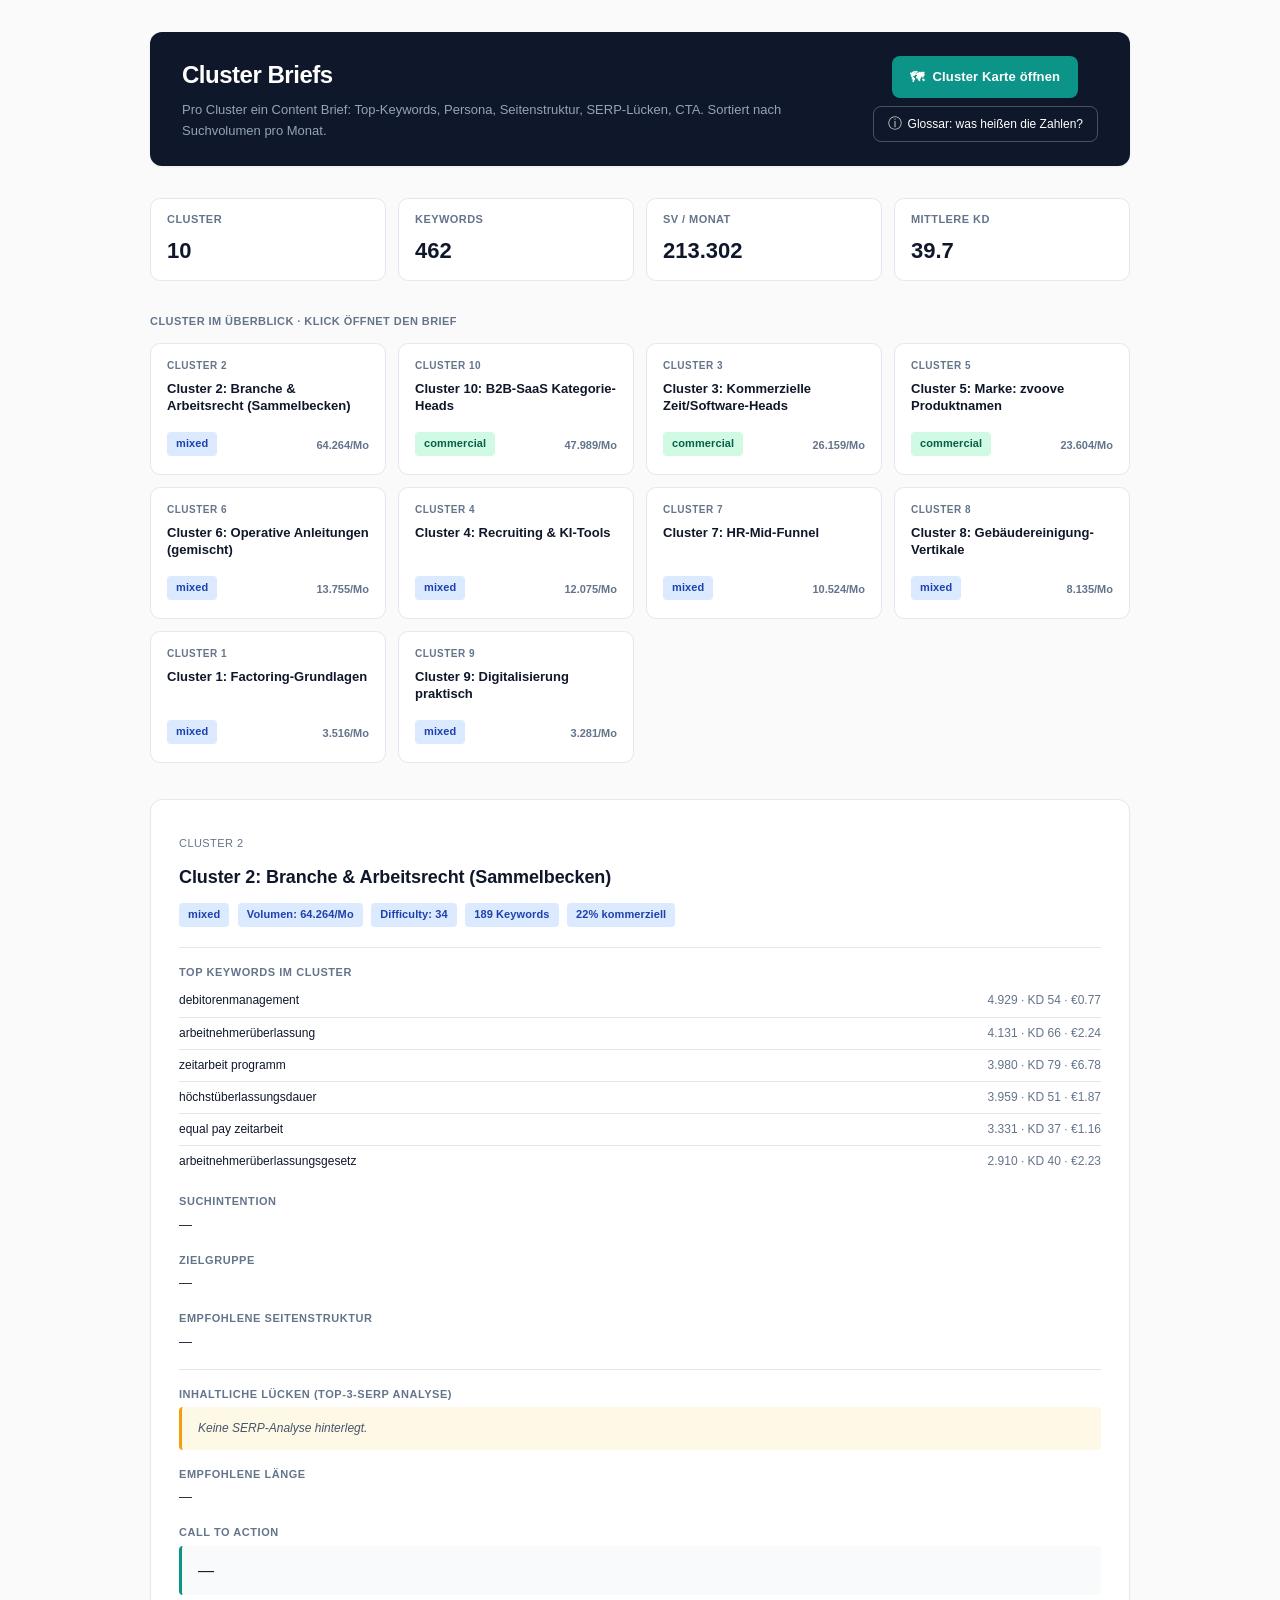
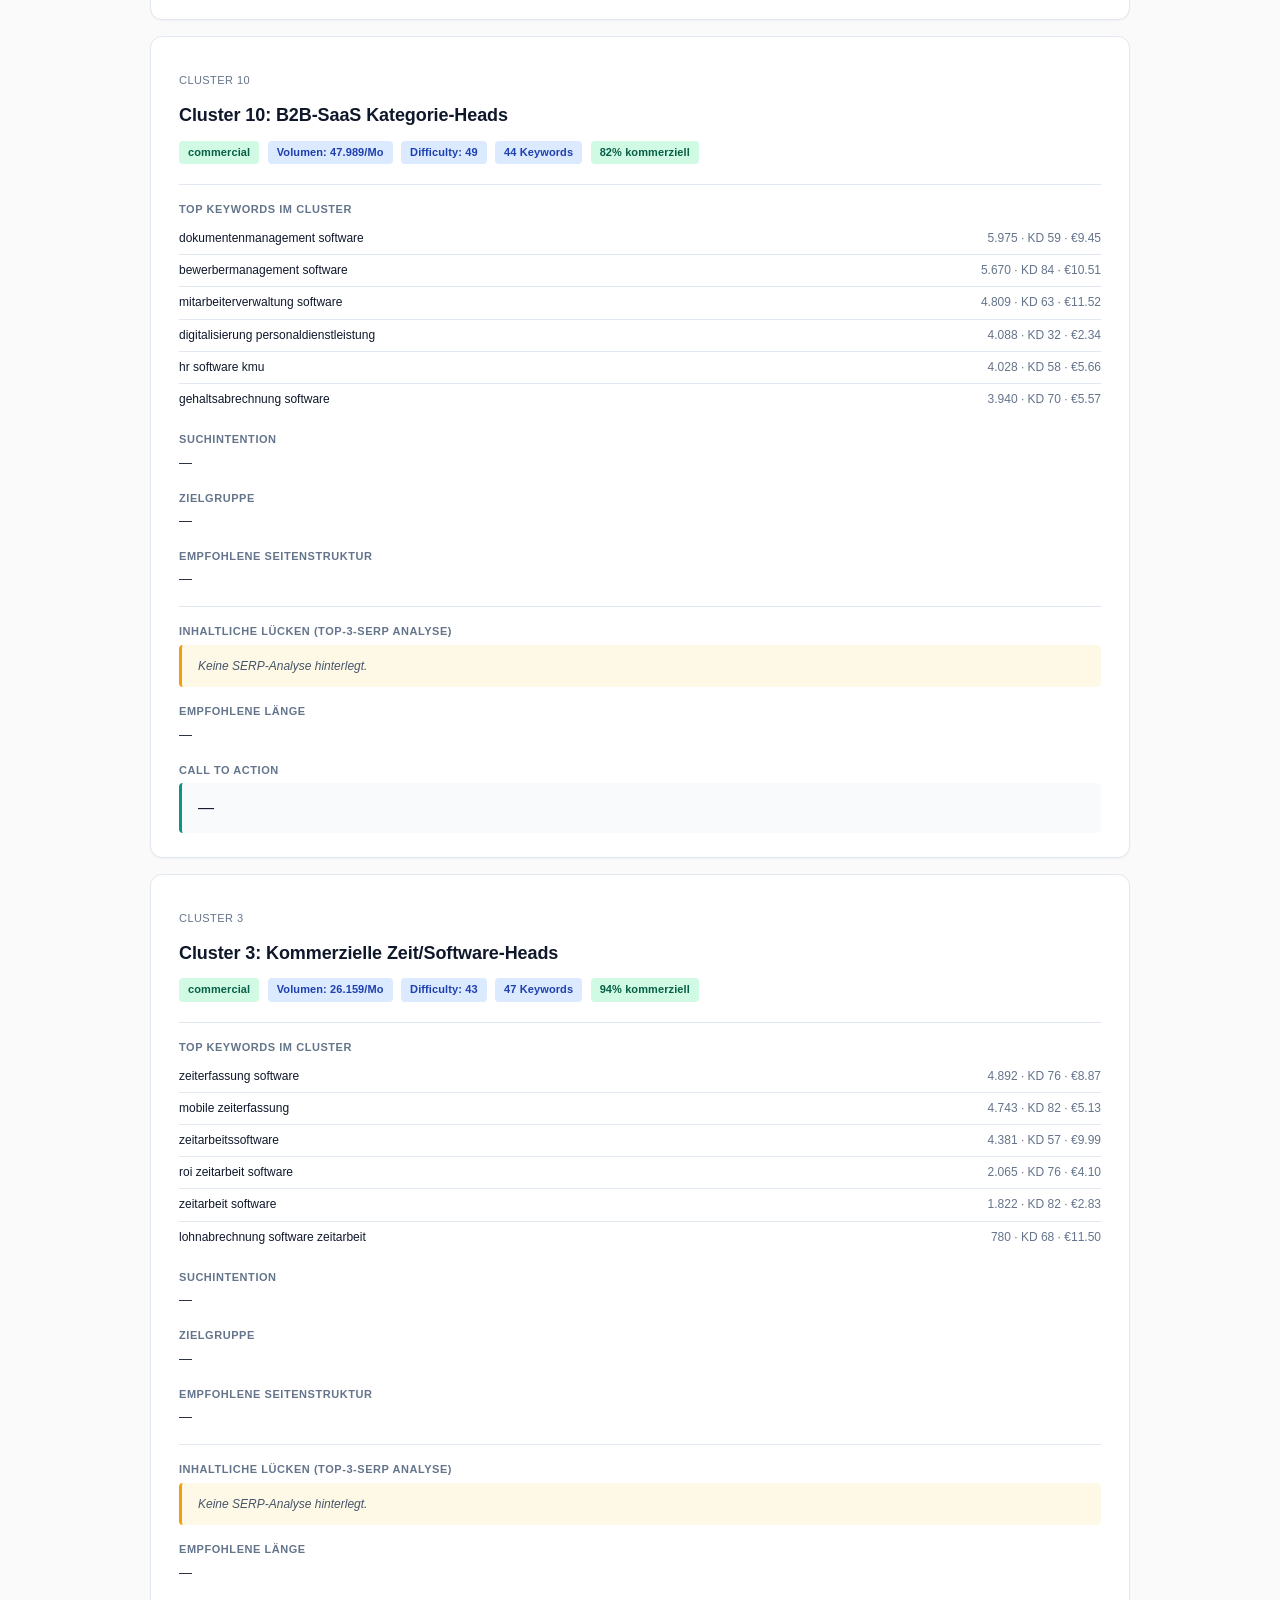
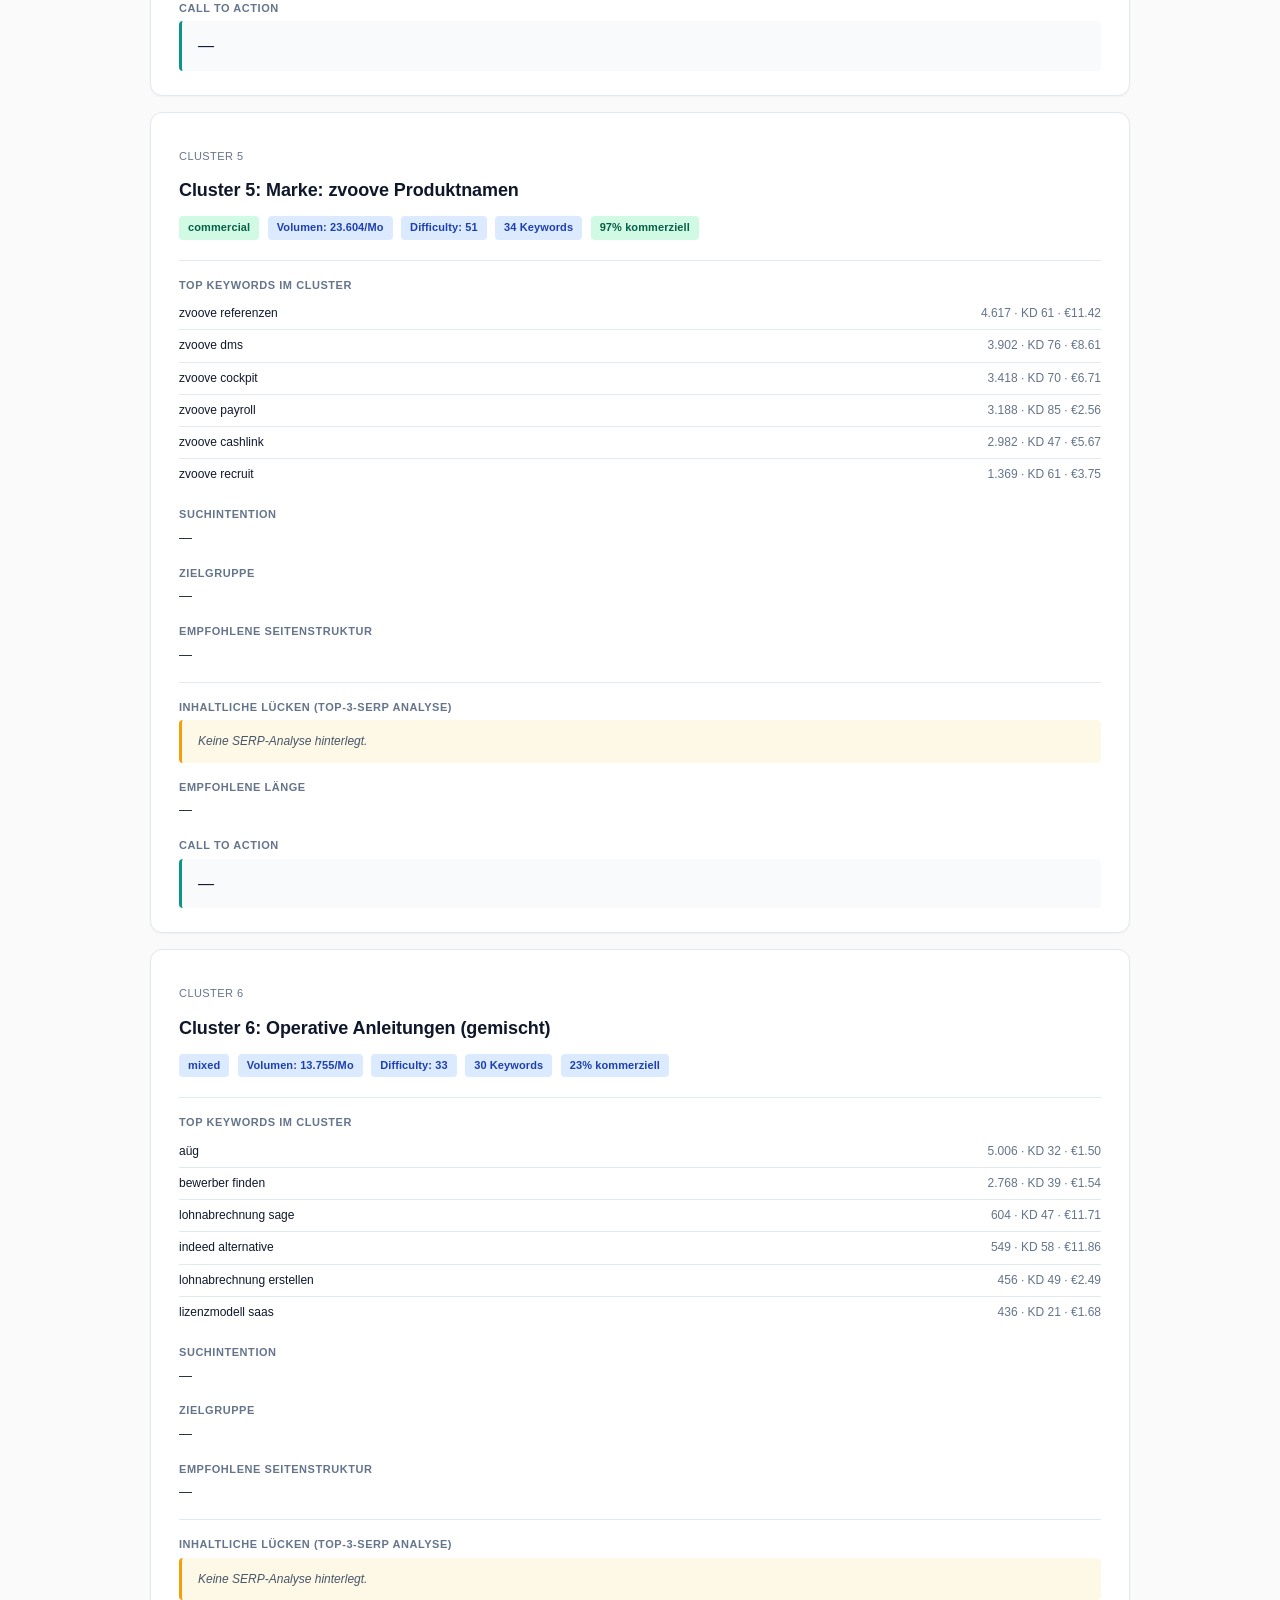
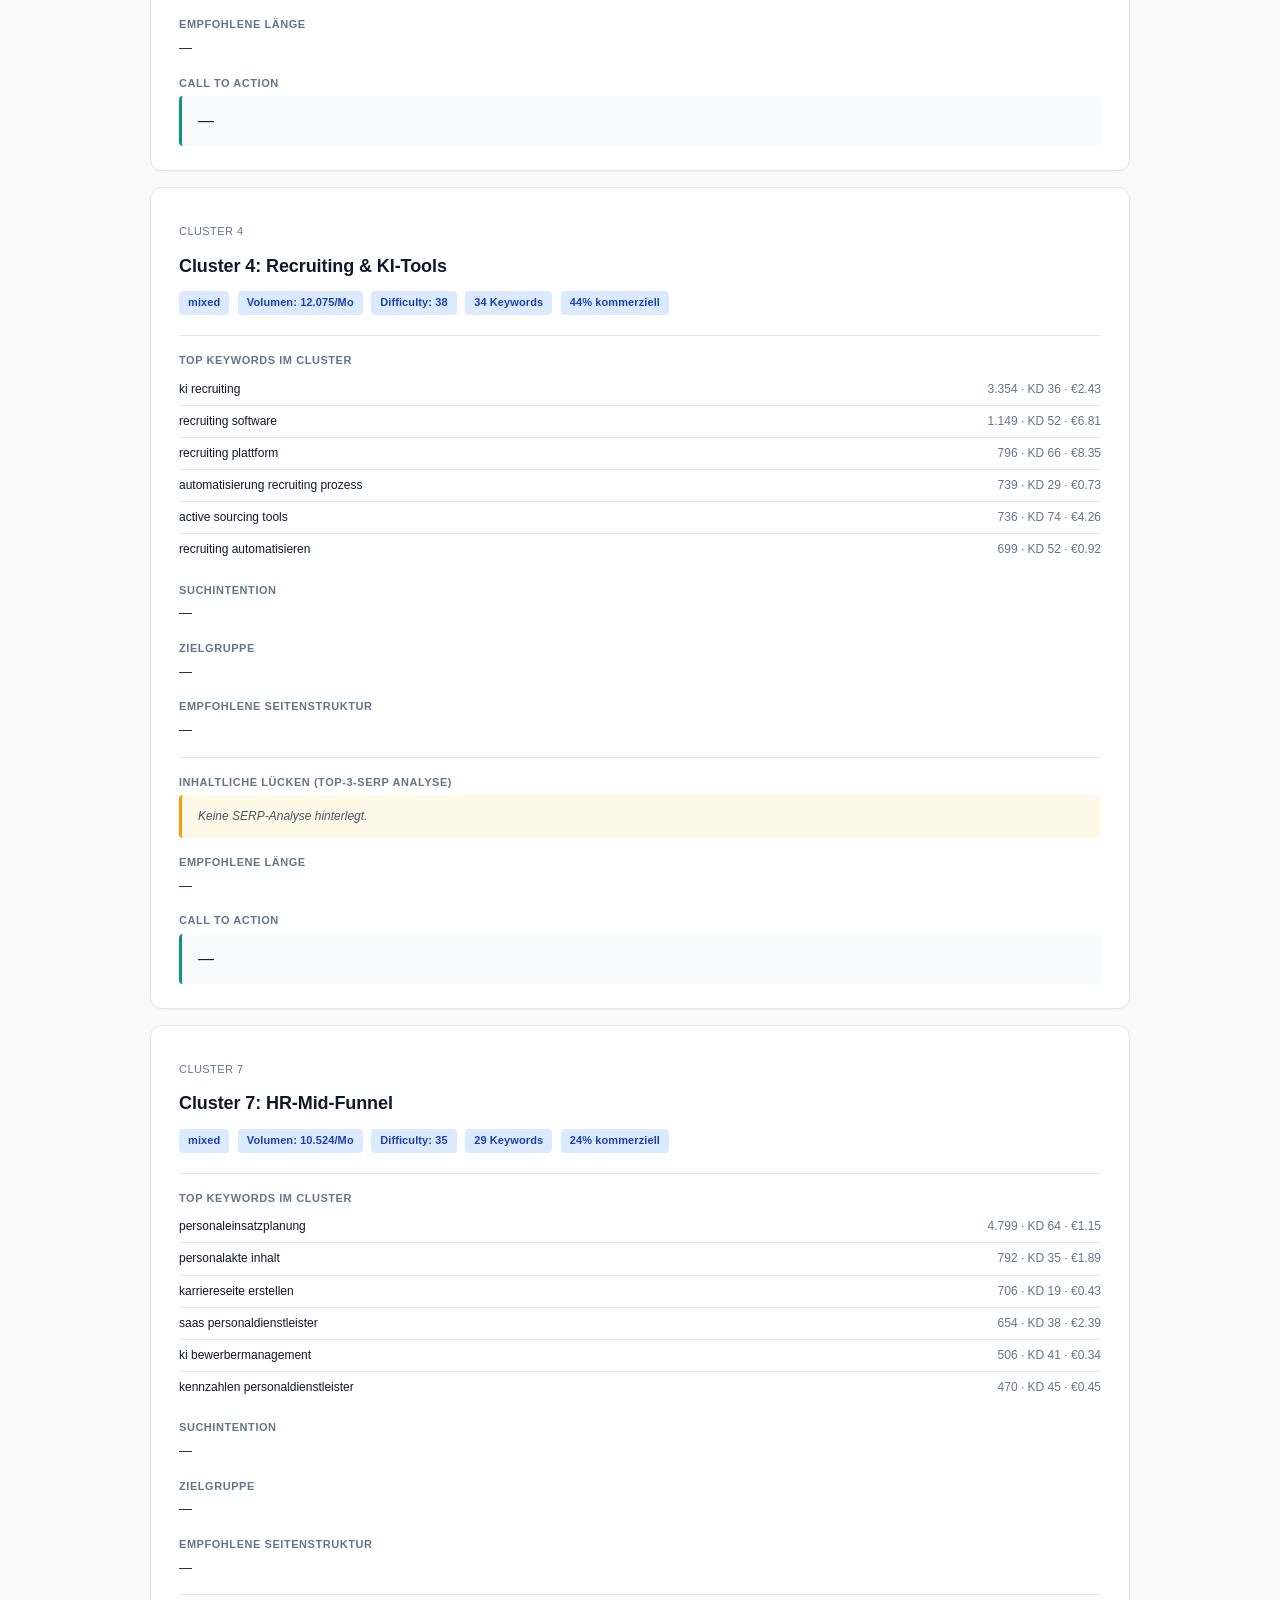
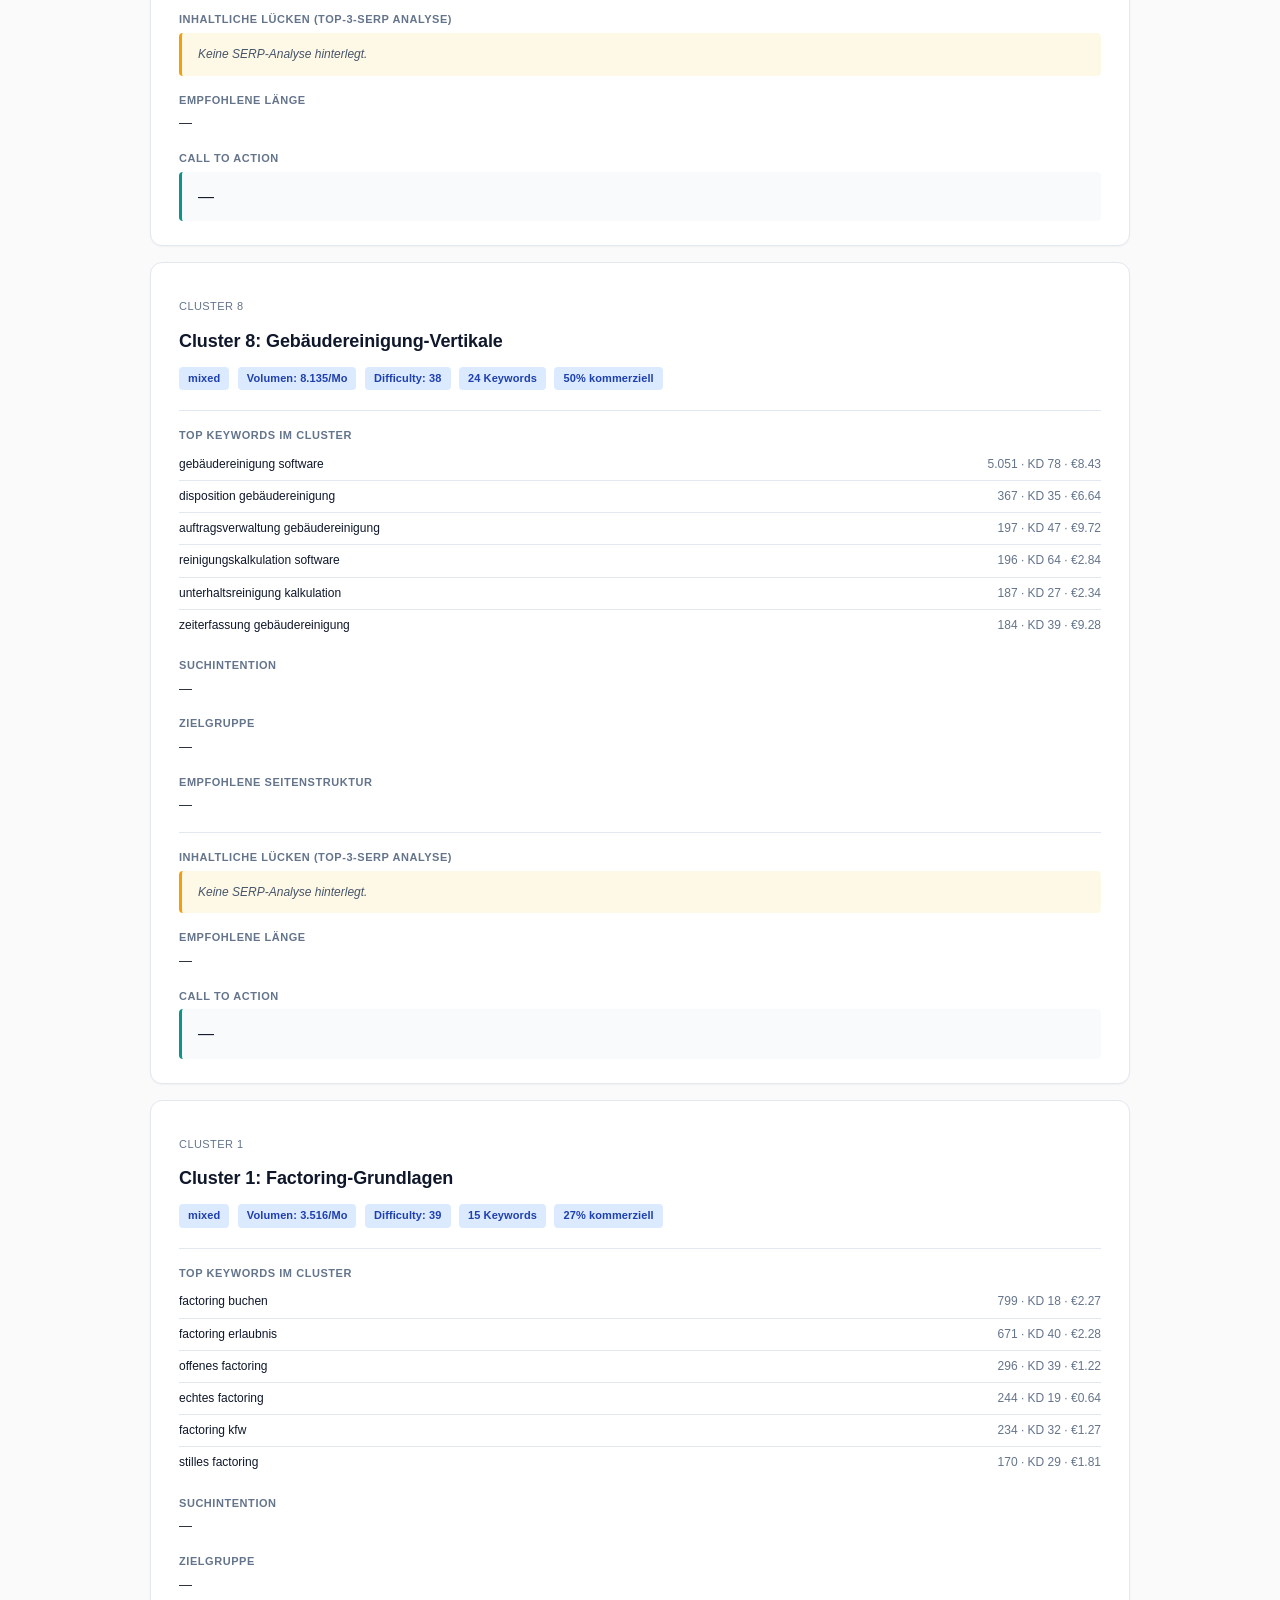
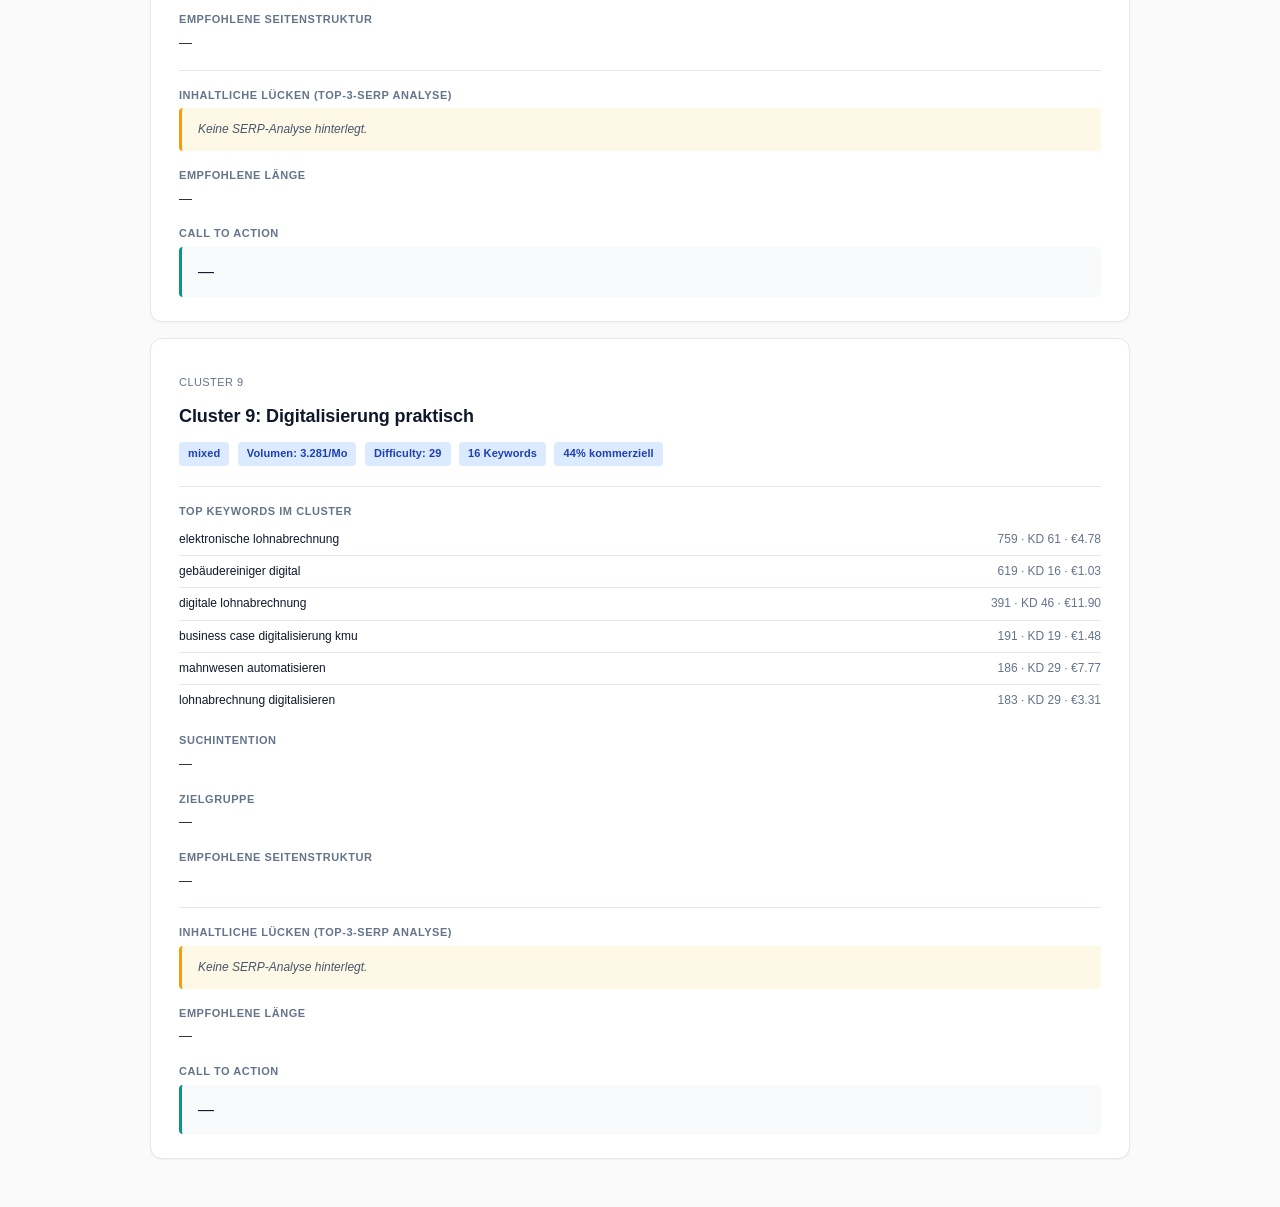
==== output/briefings/index.html @ 1b526c24 "feat(cluster): proper HDBSCAN re-run on 500 cap, full doc sync to 10 clusters What changed in the da" ====
<!DOCTYPE html>
<html lang="de"><head><meta charset="utf-8">
<meta name="viewport" content="width=device-width, initial-scale=1">
<title>Cluster Briefs · zvoove SEO Pipeline</title>
<style>
:root {
  --bg: #fafafa;
  --bg-card: #ffffff;
  --bg-header: #0f172a;
  --bg-row: #f8fafc;
  --border: #e2e8f0;
  --border-strong: #cbd5e1;
  --text: #0f172a;
  --text-muted: #64748b;
  --text-secondary: #475569;
  --primary: #0d9488;
  --primary-dark: #115e59;
  --accent: #f59e0b;
  --badge-info-bg: #dbeafe;
  --badge-info-fg: #1e40af;
  --badge-warn-bg: #fed7aa;
  --badge-warn-fg: #9a3412;
  --badge-ok-bg: #d1fae5;
  --badge-ok-fg: #065f46;
}
html { scroll-behavior: smooth; scroll-padding-top: 16px; }
* { box-sizing: border-box; }
body { margin: 0; padding: 32px 24px; font-family: -apple-system, BlinkMacSystemFont, "Segoe UI", Roboto, sans-serif;
       background: var(--bg); color: var(--text); line-height: 1.6; }
.wrap { max-width: 980px; margin: 0 auto; }
header { padding: 24px 32px; background: var(--bg-header); color: white; border-radius: 12px;
         margin-bottom: 32px; box-shadow: 0 1px 3px rgba(0,0,0,0.06);
         display: flex; justify-content: space-between; align-items: flex-start; gap: 20px; flex-wrap: wrap; }
header .header-text { flex: 1; min-width: 280px; }
header h1 { margin: 0 0 6px; font-size: 24px; letter-spacing: -0.02em; }
header p { margin: 0; color: #94a3b8; font-size: 13px; }
header .map-cta {
  display: inline-flex; align-items: center; gap: 8px;
  background: var(--primary); color: white; padding: 10px 18px;
  border-radius: 8px; text-decoration: none; font-size: 13px; font-weight: 600;
  letter-spacing: 0.01em; transition: background 0.18s, transform 0.18s;
  white-space: nowrap; align-self: center;
}
header .map-cta:hover { background: var(--primary-dark); transform: translateY(-1px); }
header .map-cta::before { content: "🗺"; font-size: 14px; }
header .header-actions { display: flex; flex-direction: column; gap: 8px; align-self: center; }
header .glossar-btn {
  display: inline-flex; align-items: center; gap: 6px;
  background: transparent; color: white; padding: 8px 14px;
  border: 1px solid rgba(255,255,255,0.25); border-radius: 8px;
  text-decoration: none; font-size: 12px; font-weight: 500;
  cursor: pointer; font-family: inherit;
  transition: background 0.18s, border-color 0.18s;
  white-space: nowrap;
}
header .glossar-btn:hover { background: rgba(255,255,255,0.08); border-color: rgba(255,255,255,0.4); }
header .glossar-btn::before { content: "ⓘ"; font-size: 14px; opacity: 0.85; }

/* Modal */
.modal-overlay {
  position: fixed; inset: 0;
  background: rgba(15, 23, 42, 0.65); backdrop-filter: blur(2px);
  display: none; z-index: 100; overflow-y: auto;
  padding: 40px 16px;
  animation: fadein 0.18s ease;
}
.modal-overlay.open { display: flex; align-items: flex-start; justify-content: center; }
@keyframes fadein { from { opacity: 0; } to { opacity: 1; } }
.modal {
  background: var(--bg-card); border-radius: 12px;
  max-width: 760px; width: 100%; padding: 32px 36px 28px;
  box-shadow: 0 20px 60px rgba(0,0,0,0.35);
  position: relative; animation: slidein 0.22s ease;
}
@keyframes slidein { from { transform: translateY(-12px); opacity: 0; } to { transform: translateY(0); opacity: 1; } }
.modal-close {
  position: absolute; top: 14px; right: 14px;
  width: 32px; height: 32px; border-radius: 6px;
  background: transparent; border: none; cursor: pointer;
  color: var(--text-muted); font-size: 20px; line-height: 1;
  display: flex; align-items: center; justify-content: center;
  transition: background 0.15s, color 0.15s;
}
.modal-close:hover { background: var(--bg-row); color: var(--text); }
.modal h2 { margin: 0 0 6px; font-size: 22px; letter-spacing: -0.01em; }
.modal .modal-sub { color: var(--text-muted); font-size: 13px; margin: 0 0 24px; }
.modal h3 { font-size: 13px; margin: 24px 0 10px; color: var(--text); font-weight: 600;
            text-transform: uppercase; letter-spacing: 0.05em; }
.modal h3:first-of-type { margin-top: 8px; }
.modal table { width: 100%; border-collapse: collapse; margin: 0 0 8px; font-size: 13px; }
.modal table th { text-align: left; padding: 8px 12px; border-bottom: 2px solid var(--border);
                  color: var(--text-muted); font-weight: 600; font-size: 11px;
                  text-transform: uppercase; letter-spacing: 0.04em; }
.modal table td { padding: 8px 12px; border-bottom: 1px solid var(--border); vertical-align: top;
                  color: var(--text-secondary); line-height: 1.5; }
.modal table td:first-child { font-weight: 600; color: var(--text); white-space: nowrap; }
.modal table tr:last-child td { border-bottom: none; }
.modal .note { background: #fef9e7; border-left: 3px solid var(--accent);
               padding: 10px 14px; margin: 18px 0 4px; border-radius: 4px;
               font-size: 12px; line-height: 1.55; color: var(--text-secondary); }
.minigrid-label { font-size: 11px; font-weight: 600; color: var(--text-muted);
                  text-transform: uppercase; letter-spacing: 0.04em; margin: 0 0 12px; }
.mini-grid { display: grid; grid-template-columns: repeat(auto-fit, minmax(220px, 1fr));
             gap: 12px; margin-bottom: 36px; }
.mini-card { display: flex; flex-direction: column; justify-content: space-between;
             background: var(--bg-card); border: 1px solid var(--border);
             border-radius: 10px; padding: 14px 16px; text-decoration: none;
             color: var(--text); min-height: 132px;
             transition: transform 0.18s, box-shadow 0.18s, border-color 0.18s; }
.mini-card:hover { transform: translateY(-2px); box-shadow: 0 4px 16px rgba(15,23,42,0.08);
                   border-color: var(--primary); }
.mini-id { font-size: 10px; color: var(--text-muted); text-transform: uppercase;
           letter-spacing: 0.05em; margin-bottom: 6px; font-weight: 600; }
.mini-title { font-size: 13px; font-weight: 600; line-height: 1.35;
              margin-bottom: 10px; color: var(--text); }
.mini-meta { display: flex; justify-content: space-between; align-items: center;
             gap: 6px; flex-wrap: wrap; }
.mini-sv { font-size: 11px; color: var(--text-muted); font-variant-numeric: tabular-nums;
           font-weight: 600; }
.summary-row { display: grid; grid-template-columns: repeat(auto-fit, minmax(140px, 1fr)); gap: 12px;
               margin: 24px 0 32px; }
.summary-cell { background: var(--bg-card); border: 1px solid var(--border); border-radius: 10px;
                padding: 12px 16px; }
.summary-cell .label { font-size: 11px; font-weight: 600; color: var(--text-muted);
                       text-transform: uppercase; letter-spacing: 0.04em; }
.summary-cell .value { font-size: 22px; font-weight: 700; margin-top: 4px;
                       font-variant-numeric: tabular-nums; color: var(--text); }
.card { background: var(--bg-card); border: 1px solid var(--border); border-radius: 12px;
        padding: 24px 28px; margin-bottom: 16px;
        box-shadow: 0 1px 2px rgba(15,23,42,0.04); transition: box-shadow 0.18s, transform 0.18s; }
.card:hover { box-shadow: 0 4px 16px rgba(15,23,42,0.08); transform: translateY(-1px); }
.section-label { font-size: 11px; font-weight: 600; color: var(--text-muted);
                 text-transform: uppercase; letter-spacing: 0.05em; margin: 0 0 4px; }
.section-value { font-size: 13px; color: var(--text); margin: 0 0 16px; line-height: 1.6; }
.section-value.struct { margin-bottom: 4px; }
.cluster-title { font-size: 18px; font-weight: 600; margin: 0 0 6px; color: var(--text); letter-spacing: -0.005em; }
.cluster-id { font-size: 11px; color: var(--text-muted); font-weight: 500; letter-spacing: 0.04em;
              text-transform: uppercase; }
.badge { display: inline-block; font-size: 11px; padding: 3px 9px; border-radius: 4px;
         font-weight: 600; margin-right: 4px; margin-bottom: 4px; letter-spacing: 0.01em; }
.badge-info { background: var(--badge-info-bg); color: var(--badge-info-fg); }
.badge-warn { background: var(--badge-warn-bg); color: var(--badge-warn-fg); }
.badge-ok { background: var(--badge-ok-bg); color: var(--badge-ok-fg); }
.divider { border: none; border-top: 1px solid var(--border); margin: 16px 0; }
.kw-row { display: flex; justify-content: space-between; font-size: 12px; padding: 6px 0;
          border-bottom: 1px solid var(--border); color: var(--text-secondary); }
.kw-row:last-child { border-bottom: none; }
.kw-name { color: var(--text); font-weight: 500; }
.kw-stats { color: var(--text-muted); font-variant-numeric: tabular-nums; }
.cta-block { background: var(--bg-row); border-left: 3px solid var(--primary); padding: 12px 16px;
             border-radius: 4px; }
.gap-block { background: #fef9e7; border-left: 3px solid var(--accent); padding: 12px 16px;
             border-radius: 4px; font-size: 12px; line-height: 1.55; color: var(--text-secondary); }
.gap-block ul { margin: 4px 0 0; padding-left: 20px; }
.gap-block li { margin-bottom: 4px; }
.toc { background: var(--bg-card); border: 1px solid var(--border); border-radius: 10px;
       padding: 16px 20px; margin-bottom: 28px; }
.toc h3 { margin: 0 0 8px; font-size: 13px; color: var(--text-muted);
          text-transform: uppercase; letter-spacing: 0.04em; font-weight: 600; }
.toc ol { margin: 0; padding-left: 18px; font-size: 13px; }
.toc li { padding: 3px 0; }
.toc a { color: var(--primary-dark); text-decoration: none; }
.toc a:hover { color: var(--accent); }
@media (max-width: 720px) {
  body { padding: 20px 12px; }
  .card { padding: 18px 20px; }
}
</style>
</head><body><div class="wrap">

<header>
  <div class="header-text">
    <h1>Cluster Briefs</h1>
    <p>Pro Cluster ein Content Brief: Top-Keywords, Persona, Seitenstruktur, SERP-Lücken, CTA.
    Sortiert nach Suchvolumen pro Monat.</p>
  </div>
  <div class="header-actions">
    <a class="map-cta" href="../clustering/cluster_map.html">Cluster Karte öffnen</a>
    <button type="button" class="glossar-btn" onclick="openGlossar()">Glossar: was heißen die Zahlen?</button>
  </div>
</header>

<!-- Glossar Modal -->
<div class="modal-overlay" id="glossar-modal" onclick="if(event.target===this)closeGlossar()">
  <div class="modal" role="dialog" aria-labelledby="glossar-title">
    <button class="modal-close" onclick="closeGlossar()" aria-label="Schließen">×</button>
    <h2 id="glossar-title">Glossar</h2>
    <p class="modal-sub">Was die Kennzahlen im Dashboard bedeuten, in einfachem Deutsch.</p>

    <h3>KPI-Box ganz oben</h3>
    <table>
      <thead><tr><th>Feld</th><th>Bedeutung</th></tr></thead>
      <tbody>
        <tr><td>Cluster</td><td>Anzahl der thematischen Gruppen, in die HDBSCAN die Keywords sortiert hat</td></tr>
        <tr><td>Keywords</td><td>Summe aller Keywords über alle Cluster</td></tr>
        <tr><td>SV / Monat</td><td>Geschätztes Suchvolumen pro Monat: wie oft alle Keywords zusammen monatlich auf Google in Deutschland gesucht werden</td></tr>
        <tr><td>Mittlere KD</td><td>Durchschnittliche Keyword Difficulty über alle Keywords. Skala 0 bis 100</td></tr>
      </tbody>
    </table>

    <h3>Pro Cluster</h3>
    <table>
      <thead><tr><th>Feld</th><th>Bedeutung</th></tr></thead>
      <tbody>
        <tr><td>Volumen</td><td>Suchvolumen pro Monat über alle Keywords im Cluster zusammen</td></tr>
        <tr><td>Difficulty</td><td>Median Keyword Difficulty: wie schwer es im Schnitt ist, in den Top 10 von Google zu landen</td></tr>
        <tr><td>Keywords</td><td>Anzahl der Keywords in diesem Cluster</td></tr>
        <tr><td>% kommerziell</td><td>Anteil der Keywords, deren Suchintention "commercial" ist (Nutzer will kaufen oder vergleichen, nicht nur Wissen sammeln)</td></tr>
      </tbody>
    </table>

    <h3>Intent-Badges</h3>
    <table>
      <thead><tr><th>Badge</th><th>Bedeutung</th></tr></thead>
      <tbody>
        <tr><td>commercial</td><td>Cluster mehrheitlich kaufnah, mindestens 70 Prozent kommerziell. Bottom-of-Funnel</td></tr>
        <tr><td>informational</td><td>Cluster mehrheitlich Wissens-Suche, maximal 20 Prozent kommerziell. Top-of-Funnel</td></tr>
        <tr><td>mixed</td><td>Mischung, zwischen 20 und 70 Prozent kommerziell. Mid-Funnel</td></tr>
      </tbody>
    </table>

    <h3>Pro Keyword (in der Tabelle)</h3>
    <table>
      <thead><tr><th>Wert</th><th>Bedeutung</th></tr></thead>
      <tbody>
        <tr><td>SV</td><td>Suchvolumen: geschätzte monatliche Suchen für genau dieses Keyword</td></tr>
        <tr><td>KD</td><td>Keyword Difficulty 0 bis 100. 0-30 leicht, 30-60 mittel, 60-100 schwer</td></tr>
        <tr><td>CPC</td><td>Cost Per Click in Euro: was Werbetreibende auf Google Ads pro Klick zahlen. Hoch heißt kommerziell wertvoll</td></tr>
      </tbody>
    </table>

    <h3>Suchvolumen-Skala</h3>
    <table>
      <thead><tr><th>Bereich</th><th>Was es heißt</th></tr></thead>
      <tbody>
        <tr><td>unter 100</td><td>Nische, wenig Traffic, oft hoch konvertierend</td></tr>
        <tr><td>100 bis 1.000</td><td>Sweet-Spot, oft Long-Tail mit klarer Intention</td></tr>
        <tr><td>1.000 bis 5.000</td><td>Starkes Volumen, oft Head-Terms</td></tr>
        <tr><td>über 5.000</td><td>Top-Volumen, oft generisch und stark umkämpft</td></tr>
      </tbody>
    </table>

    <h3>KD-Skala</h3>
    <table>
      <thead><tr><th>Bereich</th><th>Was es heißt</th></tr></thead>
      <tbody>
        <tr><td>0 bis 30</td><td>Leicht, mit gutem Content rankt man oft schnell auf Seite 1</td></tr>
        <tr><td>30 bis 60</td><td>Mittel, braucht solide Optimierung und Backlinks</td></tr>
        <tr><td>60 bis 80</td><td>Schwer, etablierte Wettbewerber, lange Aufbauzeit</td></tr>
        <tr><td>80 bis 100</td><td>Brutal, oft nur große Brands oder Nachrichten-Sites ranken</td></tr>
      </tbody>
    </table>

    <div class="note">
      <b>Wichtig:</b> Die Werte sind Schätzungen aus einer deterministischen Heuristik (SHA256 Hash des Keywords als Seed), nicht echte DataForSEO Daten. Spalte <code>data_source</code> in den CSV-Dateien markiert das. In Produktion stehen hier echte Werte, die Größenordnungen sind aber realistisch genug, um die Cluster-Strategie zu bewerten.
    </div>
  </div>
</div>

<script>
function openGlossar() { document.getElementById('glossar-modal').classList.add('open'); document.body.style.overflow = 'hidden'; }
function closeGlossar() { document.getElementById('glossar-modal').classList.remove('open'); document.body.style.overflow = ''; }
document.addEventListener('keydown', function(e) { if (e.key === 'Escape') closeGlossar(); });
</script>

<div class="summary-row">
  <div class="summary-cell"><div class="label">Cluster</div><div class="value">10</div></div>
  <div class="summary-cell"><div class="label">Keywords</div><div class="value">462</div></div>
  <div class="summary-cell"><div class="label">SV / Monat</div><div class="value">213.302</div></div>
  <div class="summary-cell"><div class="label">Mittlere KD</div><div class="value">39.7</div></div>
</div>

<p class="minigrid-label">Cluster im Überblick · Klick öffnet den Brief</p><div class="mini-grid"><a href="#cluster-2" class="mini-card"><div><div class="mini-id">Cluster 2</div><div class="mini-title">Cluster 2: Branche &amp; Arbeitsrecht (Sammelbecken)</div></div><div class="mini-meta"><span class="badge badge-info">mixed</span><span class="mini-sv">64.264/Mo</span></div></a><a href="#cluster-10" class="mini-card"><div><div class="mini-id">Cluster 10</div><div class="mini-title">Cluster 10: B2B-SaaS Kategorie-Heads</div></div><div class="mini-meta"><span class="badge badge-ok">commercial</span><span class="mini-sv">47.989/Mo</span></div></a><a href="#cluster-3" class="mini-card"><div><div class="mini-id">Cluster 3</div><div class="mini-title">Cluster 3: Kommerzielle Zeit/Software-Heads</div></div><div class="mini-meta"><span class="badge badge-ok">commercial</span><span class="mini-sv">26.159/Mo</span></div></a><a href="#cluster-5" class="mini-card"><div><div class="mini-id">Cluster 5</div><div class="mini-title">Cluster 5: Marke: zvoove Produktnamen</div></div><div class="mini-meta"><span class="badge badge-ok">commercial</span><span class="mini-sv">23.604/Mo</span></div></a><a href="#cluster-6" class="mini-card"><div><div class="mini-id">Cluster 6</div><div class="mini-title">Cluster 6: Operative Anleitungen (gemischt)</div></div><div class="mini-meta"><span class="badge badge-info">mixed</span><span class="mini-sv">13.755/Mo</span></div></a><a href="#cluster-4" class="mini-card"><div><div class="mini-id">Cluster 4</div><div class="mini-title">Cluster 4: Recruiting &amp; KI-Tools</div></div><div class="mini-meta"><span class="badge badge-info">mixed</span><span class="mini-sv">12.075/Mo</span></div></a><a href="#cluster-7" class="mini-card"><div><div class="mini-id">Cluster 7</div><div class="mini-title">Cluster 7: HR-Mid-Funnel</div></div><div class="mini-meta"><span class="badge badge-info">mixed</span><span class="mini-sv">10.524/Mo</span></div></a><a href="#cluster-8" class="mini-card"><div><div class="mini-id">Cluster 8</div><div class="mini-title">Cluster 8: Gebäudereinigung-Vertikale</div></div><div class="mini-meta"><span class="badge badge-info">mixed</span><span class="mini-sv">8.135/Mo</span></div></a><a href="#cluster-1" class="mini-card"><div><div class="mini-id">Cluster 1</div><div class="mini-title">Cluster 1: Factoring-Grundlagen</div></div><div class="mini-meta"><span class="badge badge-info">mixed</span><span class="mini-sv">3.516/Mo</span></div></a><a href="#cluster-9" class="mini-card"><div><div class="mini-id">Cluster 9</div><div class="mini-title">Cluster 9: Digitalisierung praktisch</div></div><div class="mini-meta"><span class="badge badge-info">mixed</span><span class="mini-sv">3.281/Mo</span></div></a></div>

<section class="card" id="cluster-2">
  <p class="cluster-id">Cluster 2</p>
  <h2 class="cluster-title">Cluster 2: Branche &amp; Arbeitsrecht (Sammelbecken)</h2>
  <div style="margin: 8px 0 0;">
    <span class="badge badge-info">mixed</span>
    <span class="badge badge-info">Volumen: 64.264/Mo</span>
    <span class="badge badge-info">Difficulty: 34</span>
    <span class="badge badge-info">189 Keywords</span>
    <span class="badge badge-info">22% kommerziell</span>
  </div>

  <hr class="divider">

  <p class="section-label">Top Keywords im Cluster</p>
  <div style="margin-bottom: 16px;"><div class="kw-row"><span class="kw-name">debitorenmanagement</span><span class="kw-stats">4.929 · KD 54 · €0.77</span></div>
<div class="kw-row"><span class="kw-name">arbeitnehmerüberlassung</span><span class="kw-stats">4.131 · KD 66 · €2.24</span></div>
<div class="kw-row"><span class="kw-name">zeitarbeit programm</span><span class="kw-stats">3.980 · KD 79 · €6.78</span></div>
<div class="kw-row"><span class="kw-name">höchstüberlassungsdauer</span><span class="kw-stats">3.959 · KD 51 · €1.87</span></div>
<div class="kw-row"><span class="kw-name">equal pay zeitarbeit</span><span class="kw-stats">3.331 · KD 37 · €1.16</span></div>
<div class="kw-row"><span class="kw-name">arbeitnehmerüberlassungsgesetz</span><span class="kw-stats">2.910 · KD 40 · €2.23</span></div></div>

  <p class="section-label">Suchintention</p>
  <p class="section-value">—</p>

  <p class="section-label">Zielgruppe</p>
  <p class="section-value">—</p>

  

  

  <p class="section-label">Empfohlene Seitenstruktur</p>
  <p class='section-value'>—</p>

  <hr class="divider">

  <p class="section-label">Inhaltliche Lücken (Top-3-SERP Analyse)</p>
  <div class="gap-block"><i>Keine SERP-Analyse hinterlegt.</i></div>

  <p class="section-label" style="margin-top: 16px;">Empfohlene Länge</p>
  <p class="section-value">—</p>

  <p class="section-label">Call to Action</p>
  <div class="cta-block">—</div>
</section>
<section class="card" id="cluster-10">
  <p class="cluster-id">Cluster 10</p>
  <h2 class="cluster-title">Cluster 10: B2B-SaaS Kategorie-Heads</h2>
  <div style="margin: 8px 0 0;">
    <span class="badge badge-ok">commercial</span>
    <span class="badge badge-info">Volumen: 47.989/Mo</span>
    <span class="badge badge-info">Difficulty: 49</span>
    <span class="badge badge-info">44 Keywords</span>
    <span class="badge badge-ok">82% kommerziell</span>
  </div>

  <hr class="divider">

  <p class="section-label">Top Keywords im Cluster</p>
  <div style="margin-bottom: 16px;"><div class="kw-row"><span class="kw-name">dokumentenmanagement software</span><span class="kw-stats">5.975 · KD 59 · €9.45</span></div>
<div class="kw-row"><span class="kw-name">bewerbermanagement software</span><span class="kw-stats">5.670 · KD 84 · €10.51</span></div>
<div class="kw-row"><span class="kw-name">mitarbeiterverwaltung software</span><span class="kw-stats">4.809 · KD 63 · €11.52</span></div>
<div class="kw-row"><span class="kw-name">digitalisierung personaldienstleistung</span><span class="kw-stats">4.088 · KD 32 · €2.34</span></div>
<div class="kw-row"><span class="kw-name">hr software kmu</span><span class="kw-stats">4.028 · KD 58 · €5.66</span></div>
<div class="kw-row"><span class="kw-name">gehaltsabrechnung software</span><span class="kw-stats">3.940 · KD 70 · €5.57</span></div></div>

  <p class="section-label">Suchintention</p>
  <p class="section-value">—</p>

  <p class="section-label">Zielgruppe</p>
  <p class="section-value">—</p>

  

  

  <p class="section-label">Empfohlene Seitenstruktur</p>
  <p class='section-value'>—</p>

  <hr class="divider">

  <p class="section-label">Inhaltliche Lücken (Top-3-SERP Analyse)</p>
  <div class="gap-block"><i>Keine SERP-Analyse hinterlegt.</i></div>

  <p class="section-label" style="margin-top: 16px;">Empfohlene Länge</p>
  <p class="section-value">—</p>

  <p class="section-label">Call to Action</p>
  <div class="cta-block">—</div>
</section>
<section class="card" id="cluster-3">
  <p class="cluster-id">Cluster 3</p>
  <h2 class="cluster-title">Cluster 3: Kommerzielle Zeit/Software-Heads</h2>
  <div style="margin: 8px 0 0;">
    <span class="badge badge-ok">commercial</span>
    <span class="badge badge-info">Volumen: 26.159/Mo</span>
    <span class="badge badge-info">Difficulty: 43</span>
    <span class="badge badge-info">47 Keywords</span>
    <span class="badge badge-ok">94% kommerziell</span>
  </div>

  <hr class="divider">

  <p class="section-label">Top Keywords im Cluster</p>
  <div style="margin-bottom: 16px;"><div class="kw-row"><span class="kw-name">zeiterfassung software</span><span class="kw-stats">4.892 · KD 76 · €8.87</span></div>
<div class="kw-row"><span class="kw-name">mobile zeiterfassung</span><span class="kw-stats">4.743 · KD 82 · €5.13</span></div>
<div class="kw-row"><span class="kw-name">zeitarbeitssoftware</span><span class="kw-stats">4.381 · KD 57 · €9.99</span></div>
<div class="kw-row"><span class="kw-name">roi zeitarbeit software</span><span class="kw-stats">2.065 · KD 76 · €4.10</span></div>
<div class="kw-row"><span class="kw-name">zeitarbeit software</span><span class="kw-stats">1.822 · KD 82 · €2.83</span></div>
<div class="kw-row"><span class="kw-name">lohnabrechnung software zeitarbeit</span><span class="kw-stats">780 · KD 68 · €11.50</span></div></div>

  <p class="section-label">Suchintention</p>
  <p class="section-value">—</p>

  <p class="section-label">Zielgruppe</p>
  <p class="section-value">—</p>

  

  

  <p class="section-label">Empfohlene Seitenstruktur</p>
  <p class='section-value'>—</p>

  <hr class="divider">

  <p class="section-label">Inhaltliche Lücken (Top-3-SERP Analyse)</p>
  <div class="gap-block"><i>Keine SERP-Analyse hinterlegt.</i></div>

  <p class="section-label" style="margin-top: 16px;">Empfohlene Länge</p>
  <p class="section-value">—</p>

  <p class="section-label">Call to Action</p>
  <div class="cta-block">—</div>
</section>
<section class="card" id="cluster-5">
  <p class="cluster-id">Cluster 5</p>
  <h2 class="cluster-title">Cluster 5: Marke: zvoove Produktnamen</h2>
  <div style="margin: 8px 0 0;">
    <span class="badge badge-ok">commercial</span>
    <span class="badge badge-info">Volumen: 23.604/Mo</span>
    <span class="badge badge-info">Difficulty: 51</span>
    <span class="badge badge-info">34 Keywords</span>
    <span class="badge badge-ok">97% kommerziell</span>
  </div>

  <hr class="divider">

  <p class="section-label">Top Keywords im Cluster</p>
  <div style="margin-bottom: 16px;"><div class="kw-row"><span class="kw-name">zvoove referenzen</span><span class="kw-stats">4.617 · KD 61 · €11.42</span></div>
<div class="kw-row"><span class="kw-name">zvoove dms</span><span class="kw-stats">3.902 · KD 76 · €8.61</span></div>
<div class="kw-row"><span class="kw-name">zvoove cockpit</span><span class="kw-stats">3.418 · KD 70 · €6.71</span></div>
<div class="kw-row"><span class="kw-name">zvoove payroll</span><span class="kw-stats">3.188 · KD 85 · €2.56</span></div>
<div class="kw-row"><span class="kw-name">zvoove cashlink</span><span class="kw-stats">2.982 · KD 47 · €5.67</span></div>
<div class="kw-row"><span class="kw-name">zvoove recruit</span><span class="kw-stats">1.369 · KD 61 · €3.75</span></div></div>

  <p class="section-label">Suchintention</p>
  <p class="section-value">—</p>

  <p class="section-label">Zielgruppe</p>
  <p class="section-value">—</p>

  

  

  <p class="section-label">Empfohlene Seitenstruktur</p>
  <p class='section-value'>—</p>

  <hr class="divider">

  <p class="section-label">Inhaltliche Lücken (Top-3-SERP Analyse)</p>
  <div class="gap-block"><i>Keine SERP-Analyse hinterlegt.</i></div>

  <p class="section-label" style="margin-top: 16px;">Empfohlene Länge</p>
  <p class="section-value">—</p>

  <p class="section-label">Call to Action</p>
  <div class="cta-block">—</div>
</section>
<section class="card" id="cluster-6">
  <p class="cluster-id">Cluster 6</p>
  <h2 class="cluster-title">Cluster 6: Operative Anleitungen (gemischt)</h2>
  <div style="margin: 8px 0 0;">
    <span class="badge badge-info">mixed</span>
    <span class="badge badge-info">Volumen: 13.755/Mo</span>
    <span class="badge badge-info">Difficulty: 33</span>
    <span class="badge badge-info">30 Keywords</span>
    <span class="badge badge-info">23% kommerziell</span>
  </div>

  <hr class="divider">

  <p class="section-label">Top Keywords im Cluster</p>
  <div style="margin-bottom: 16px;"><div class="kw-row"><span class="kw-name">aüg</span><span class="kw-stats">5.006 · KD 32 · €1.50</span></div>
<div class="kw-row"><span class="kw-name">bewerber finden</span><span class="kw-stats">2.768 · KD 39 · €1.54</span></div>
<div class="kw-row"><span class="kw-name">lohnabrechnung sage</span><span class="kw-stats">604 · KD 47 · €11.71</span></div>
<div class="kw-row"><span class="kw-name">indeed alternative</span><span class="kw-stats">549 · KD 58 · €11.86</span></div>
<div class="kw-row"><span class="kw-name">lohnabrechnung erstellen</span><span class="kw-stats">456 · KD 49 · €2.49</span></div>
<div class="kw-row"><span class="kw-name">lizenzmodell saas</span><span class="kw-stats">436 · KD 21 · €1.68</span></div></div>

  <p class="section-label">Suchintention</p>
  <p class="section-value">—</p>

  <p class="section-label">Zielgruppe</p>
  <p class="section-value">—</p>

  

  

  <p class="section-label">Empfohlene Seitenstruktur</p>
  <p class='section-value'>—</p>

  <hr class="divider">

  <p class="section-label">Inhaltliche Lücken (Top-3-SERP Analyse)</p>
  <div class="gap-block"><i>Keine SERP-Analyse hinterlegt.</i></div>

  <p class="section-label" style="margin-top: 16px;">Empfohlene Länge</p>
  <p class="section-value">—</p>

  <p class="section-label">Call to Action</p>
  <div class="cta-block">—</div>
</section>
<section class="card" id="cluster-4">
  <p class="cluster-id">Cluster 4</p>
  <h2 class="cluster-title">Cluster 4: Recruiting &amp; KI-Tools</h2>
  <div style="margin: 8px 0 0;">
    <span class="badge badge-info">mixed</span>
    <span class="badge badge-info">Volumen: 12.075/Mo</span>
    <span class="badge badge-info">Difficulty: 38</span>
    <span class="badge badge-info">34 Keywords</span>
    <span class="badge badge-info">44% kommerziell</span>
  </div>

  <hr class="divider">

  <p class="section-label">Top Keywords im Cluster</p>
  <div style="margin-bottom: 16px;"><div class="kw-row"><span class="kw-name">ki recruiting</span><span class="kw-stats">3.354 · KD 36 · €2.43</span></div>
<div class="kw-row"><span class="kw-name">recruiting software</span><span class="kw-stats">1.149 · KD 52 · €6.81</span></div>
<div class="kw-row"><span class="kw-name">recruiting plattform</span><span class="kw-stats">796 · KD 66 · €8.35</span></div>
<div class="kw-row"><span class="kw-name">automatisierung recruiting prozess</span><span class="kw-stats">739 · KD 29 · €0.73</span></div>
<div class="kw-row"><span class="kw-name">active sourcing tools</span><span class="kw-stats">736 · KD 74 · €4.26</span></div>
<div class="kw-row"><span class="kw-name">recruiting automatisieren</span><span class="kw-stats">699 · KD 52 · €0.92</span></div></div>

  <p class="section-label">Suchintention</p>
  <p class="section-value">—</p>

  <p class="section-label">Zielgruppe</p>
  <p class="section-value">—</p>

  

  

  <p class="section-label">Empfohlene Seitenstruktur</p>
  <p class='section-value'>—</p>

  <hr class="divider">

  <p class="section-label">Inhaltliche Lücken (Top-3-SERP Analyse)</p>
  <div class="gap-block"><i>Keine SERP-Analyse hinterlegt.</i></div>

  <p class="section-label" style="margin-top: 16px;">Empfohlene Länge</p>
  <p class="section-value">—</p>

  <p class="section-label">Call to Action</p>
  <div class="cta-block">—</div>
</section>
<section class="card" id="cluster-7">
  <p class="cluster-id">Cluster 7</p>
  <h2 class="cluster-title">Cluster 7: HR-Mid-Funnel</h2>
  <div style="margin: 8px 0 0;">
    <span class="badge badge-info">mixed</span>
    <span class="badge badge-info">Volumen: 10.524/Mo</span>
    <span class="badge badge-info">Difficulty: 35</span>
    <span class="badge badge-info">29 Keywords</span>
    <span class="badge badge-info">24% kommerziell</span>
  </div>

  <hr class="divider">

  <p class="section-label">Top Keywords im Cluster</p>
  <div style="margin-bottom: 16px;"><div class="kw-row"><span class="kw-name">personaleinsatzplanung</span><span class="kw-stats">4.799 · KD 64 · €1.15</span></div>
<div class="kw-row"><span class="kw-name">personalakte inhalt</span><span class="kw-stats">792 · KD 35 · €1.89</span></div>
<div class="kw-row"><span class="kw-name">karriereseite erstellen</span><span class="kw-stats">706 · KD 19 · €0.43</span></div>
<div class="kw-row"><span class="kw-name">saas personaldienstleister</span><span class="kw-stats">654 · KD 38 · €2.39</span></div>
<div class="kw-row"><span class="kw-name">ki bewerbermanagement</span><span class="kw-stats">506 · KD 41 · €0.34</span></div>
<div class="kw-row"><span class="kw-name">kennzahlen personaldienstleister</span><span class="kw-stats">470 · KD 45 · €0.45</span></div></div>

  <p class="section-label">Suchintention</p>
  <p class="section-value">—</p>

  <p class="section-label">Zielgruppe</p>
  <p class="section-value">—</p>

  

  

  <p class="section-label">Empfohlene Seitenstruktur</p>
  <p class='section-value'>—</p>

  <hr class="divider">

  <p class="section-label">Inhaltliche Lücken (Top-3-SERP Analyse)</p>
  <div class="gap-block"><i>Keine SERP-Analyse hinterlegt.</i></div>

  <p class="section-label" style="margin-top: 16px;">Empfohlene Länge</p>
  <p class="section-value">—</p>

  <p class="section-label">Call to Action</p>
  <div class="cta-block">—</div>
</section>
<section class="card" id="cluster-8">
  <p class="cluster-id">Cluster 8</p>
  <h2 class="cluster-title">Cluster 8: Gebäudereinigung-Vertikale</h2>
  <div style="margin: 8px 0 0;">
    <span class="badge badge-info">mixed</span>
    <span class="badge badge-info">Volumen: 8.135/Mo</span>
    <span class="badge badge-info">Difficulty: 38</span>
    <span class="badge badge-info">24 Keywords</span>
    <span class="badge badge-info">50% kommerziell</span>
  </div>

  <hr class="divider">

  <p class="section-label">Top Keywords im Cluster</p>
  <div style="margin-bottom: 16px;"><div class="kw-row"><span class="kw-name">gebäudereinigung software</span><span class="kw-stats">5.051 · KD 78 · €8.43</span></div>
<div class="kw-row"><span class="kw-name">disposition gebäudereinigung</span><span class="kw-stats">367 · KD 35 · €6.64</span></div>
<div class="kw-row"><span class="kw-name">auftragsverwaltung gebäudereinigung</span><span class="kw-stats">197 · KD 47 · €9.72</span></div>
<div class="kw-row"><span class="kw-name">reinigungskalkulation software</span><span class="kw-stats">196 · KD 64 · €2.84</span></div>
<div class="kw-row"><span class="kw-name">unterhaltsreinigung kalkulation</span><span class="kw-stats">187 · KD 27 · €2.34</span></div>
<div class="kw-row"><span class="kw-name">zeiterfassung gebäudereinigung</span><span class="kw-stats">184 · KD 39 · €9.28</span></div></div>

  <p class="section-label">Suchintention</p>
  <p class="section-value">—</p>

  <p class="section-label">Zielgruppe</p>
  <p class="section-value">—</p>

  

  

  <p class="section-label">Empfohlene Seitenstruktur</p>
  <p class='section-value'>—</p>

  <hr class="divider">

  <p class="section-label">Inhaltliche Lücken (Top-3-SERP Analyse)</p>
  <div class="gap-block"><i>Keine SERP-Analyse hinterlegt.</i></div>

  <p class="section-label" style="margin-top: 16px;">Empfohlene Länge</p>
  <p class="section-value">—</p>

  <p class="section-label">Call to Action</p>
  <div class="cta-block">—</div>
</section>
<section class="card" id="cluster-1">
  <p class="cluster-id">Cluster 1</p>
  <h2 class="cluster-title">Cluster 1: Factoring-Grundlagen</h2>
  <div style="margin: 8px 0 0;">
    <span class="badge badge-info">mixed</span>
    <span class="badge badge-info">Volumen: 3.516/Mo</span>
    <span class="badge badge-info">Difficulty: 39</span>
    <span class="badge badge-info">15 Keywords</span>
    <span class="badge badge-info">27% kommerziell</span>
  </div>

  <hr class="divider">

  <p class="section-label">Top Keywords im Cluster</p>
  <div style="margin-bottom: 16px;"><div class="kw-row"><span class="kw-name">factoring buchen</span><span class="kw-stats">799 · KD 18 · €2.27</span></div>
<div class="kw-row"><span class="kw-name">factoring erlaubnis</span><span class="kw-stats">671 · KD 40 · €2.28</span></div>
<div class="kw-row"><span class="kw-name">offenes factoring</span><span class="kw-stats">296 · KD 39 · €1.22</span></div>
<div class="kw-row"><span class="kw-name">echtes factoring</span><span class="kw-stats">244 · KD 19 · €0.64</span></div>
<div class="kw-row"><span class="kw-name">factoring kfw</span><span class="kw-stats">234 · KD 32 · €1.27</span></div>
<div class="kw-row"><span class="kw-name">stilles factoring</span><span class="kw-stats">170 · KD 29 · €1.81</span></div></div>

  <p class="section-label">Suchintention</p>
  <p class="section-value">—</p>

  <p class="section-label">Zielgruppe</p>
  <p class="section-value">—</p>

  

  

  <p class="section-label">Empfohlene Seitenstruktur</p>
  <p class='section-value'>—</p>

  <hr class="divider">

  <p class="section-label">Inhaltliche Lücken (Top-3-SERP Analyse)</p>
  <div class="gap-block"><i>Keine SERP-Analyse hinterlegt.</i></div>

  <p class="section-label" style="margin-top: 16px;">Empfohlene Länge</p>
  <p class="section-value">—</p>

  <p class="section-label">Call to Action</p>
  <div class="cta-block">—</div>
</section>
<section class="card" id="cluster-9">
  <p class="cluster-id">Cluster 9</p>
  <h2 class="cluster-title">Cluster 9: Digitalisierung praktisch</h2>
  <div style="margin: 8px 0 0;">
    <span class="badge badge-info">mixed</span>
    <span class="badge badge-info">Volumen: 3.281/Mo</span>
    <span class="badge badge-info">Difficulty: 29</span>
    <span class="badge badge-info">16 Keywords</span>
    <span class="badge badge-info">44% kommerziell</span>
  </div>

  <hr class="divider">

  <p class="section-label">Top Keywords im Cluster</p>
  <div style="margin-bottom: 16px;"><div class="kw-row"><span class="kw-name">elektronische lohnabrechnung</span><span class="kw-stats">759 · KD 61 · €4.78</span></div>
<div class="kw-row"><span class="kw-name">gebäudereiniger digital</span><span class="kw-stats">619 · KD 16 · €1.03</span></div>
<div class="kw-row"><span class="kw-name">digitale lohnabrechnung</span><span class="kw-stats">391 · KD 46 · €11.90</span></div>
<div class="kw-row"><span class="kw-name">business case digitalisierung kmu</span><span class="kw-stats">191 · KD 19 · €1.48</span></div>
<div class="kw-row"><span class="kw-name">mahnwesen automatisieren</span><span class="kw-stats">186 · KD 29 · €7.77</span></div>
<div class="kw-row"><span class="kw-name">lohnabrechnung digitalisieren</span><span class="kw-stats">183 · KD 29 · €3.31</span></div></div>

  <p class="section-label">Suchintention</p>
  <p class="section-value">—</p>

  <p class="section-label">Zielgruppe</p>
  <p class="section-value">—</p>

  

  

  <p class="section-label">Empfohlene Seitenstruktur</p>
  <p class='section-value'>—</p>

  <hr class="divider">

  <p class="section-label">Inhaltliche Lücken (Top-3-SERP Analyse)</p>
  <div class="gap-block"><i>Keine SERP-Analyse hinterlegt.</i></div>

  <p class="section-label" style="margin-top: 16px;">Empfohlene Länge</p>
  <p class="section-value">—</p>

  <p class="section-label">Call to Action</p>
  <div class="cta-block">—</div>
</section>

</div></body></html>
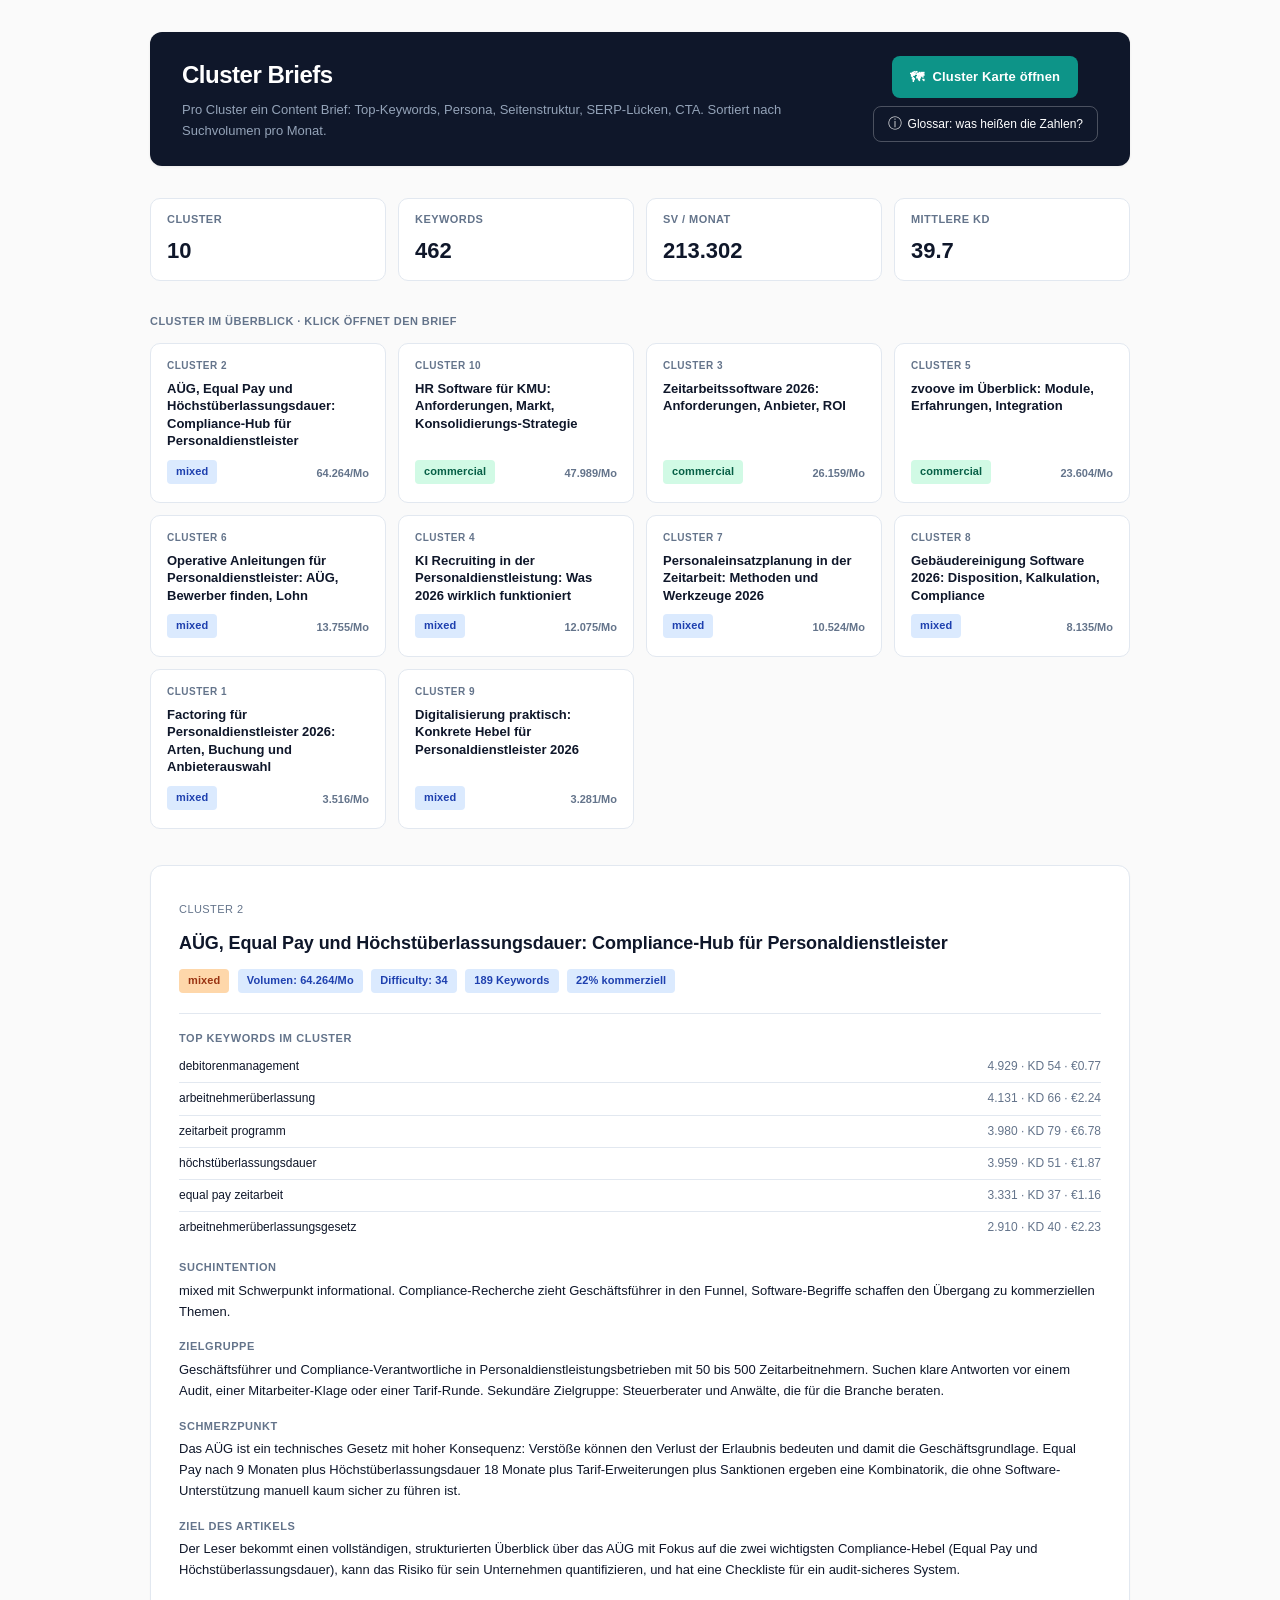
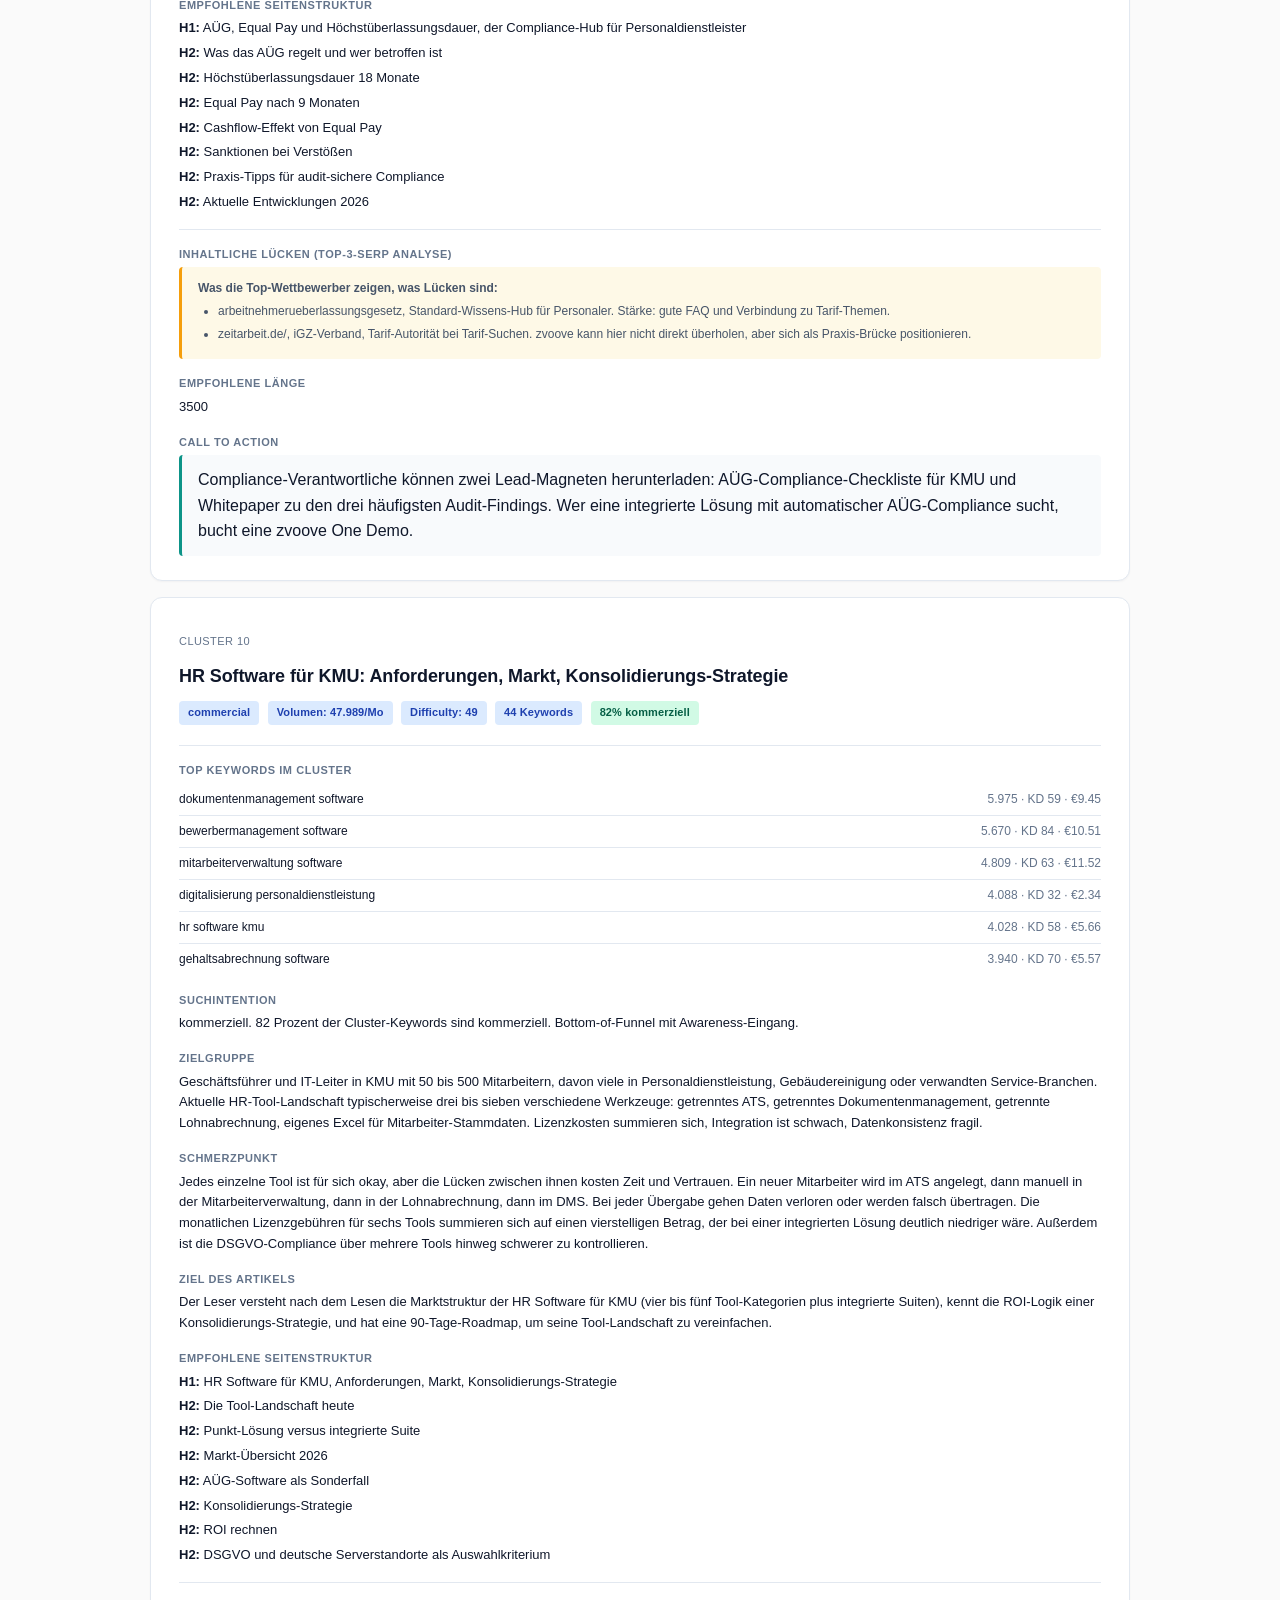
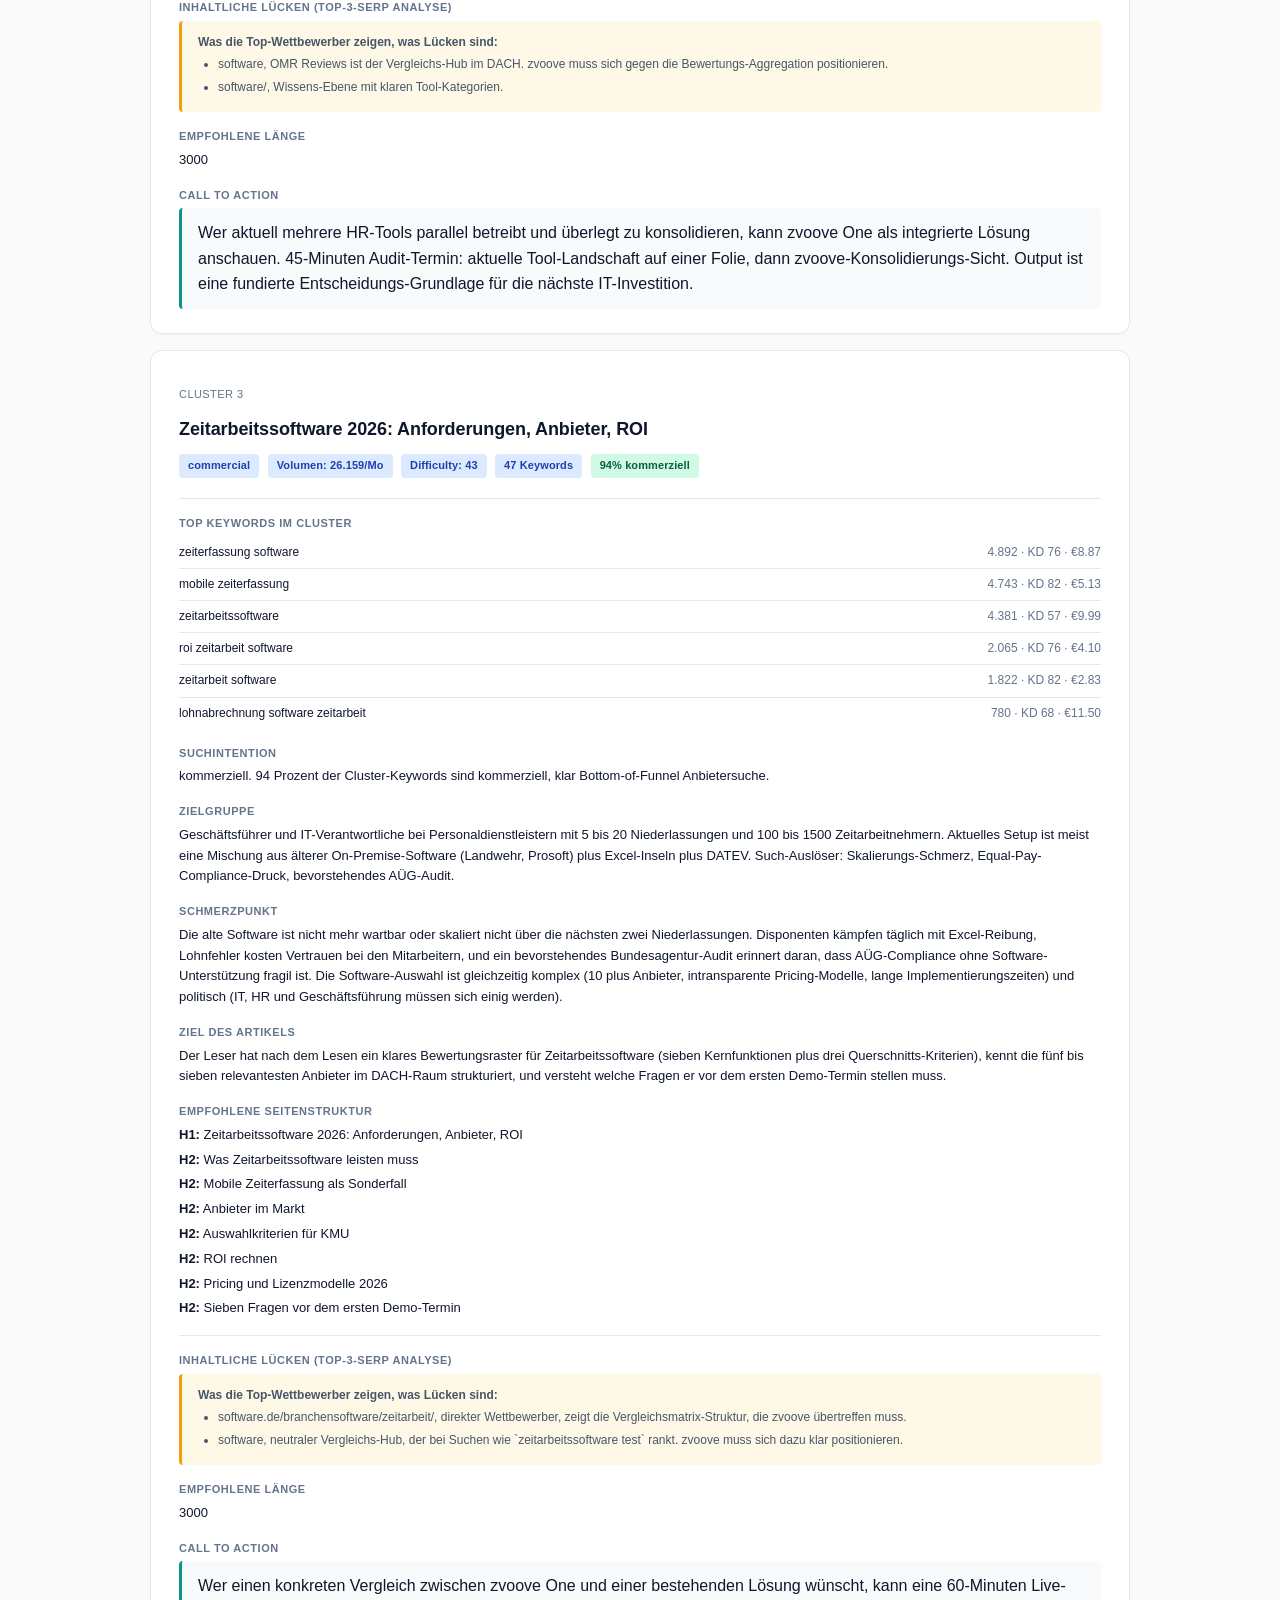
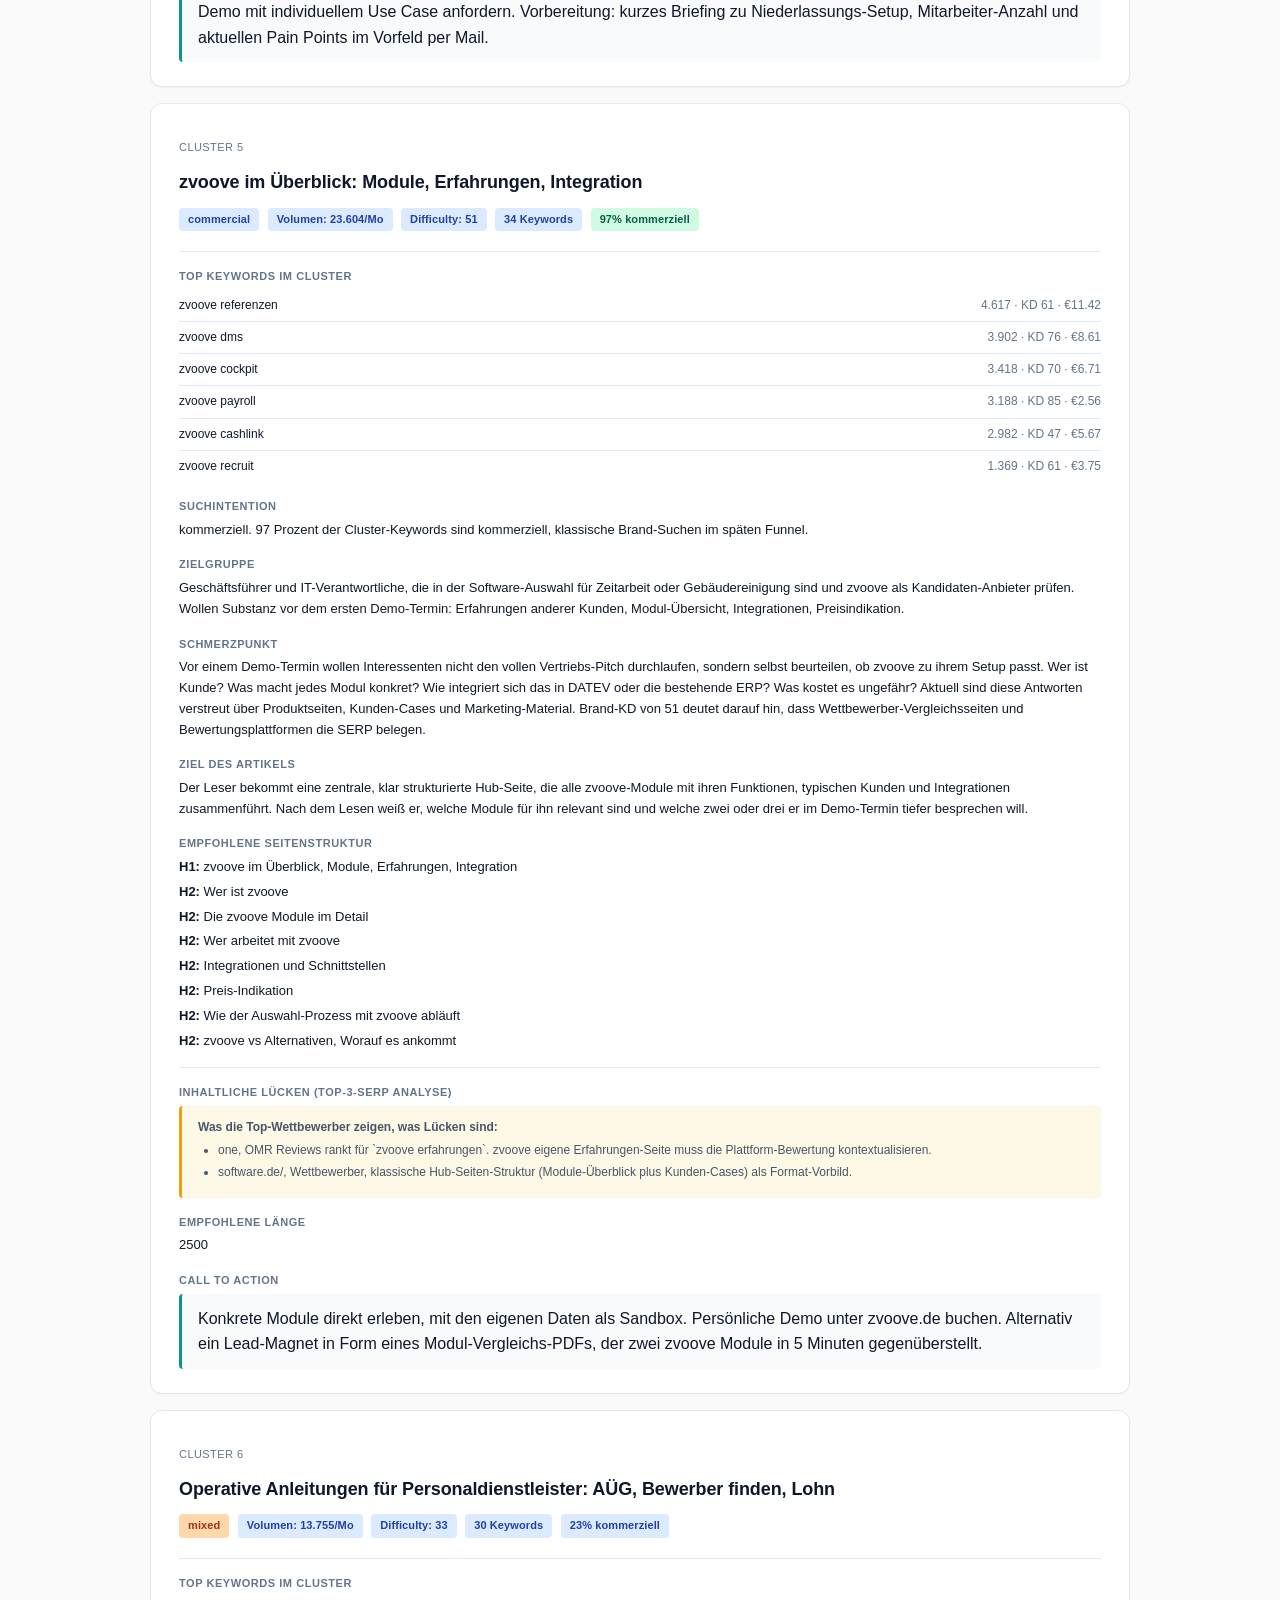
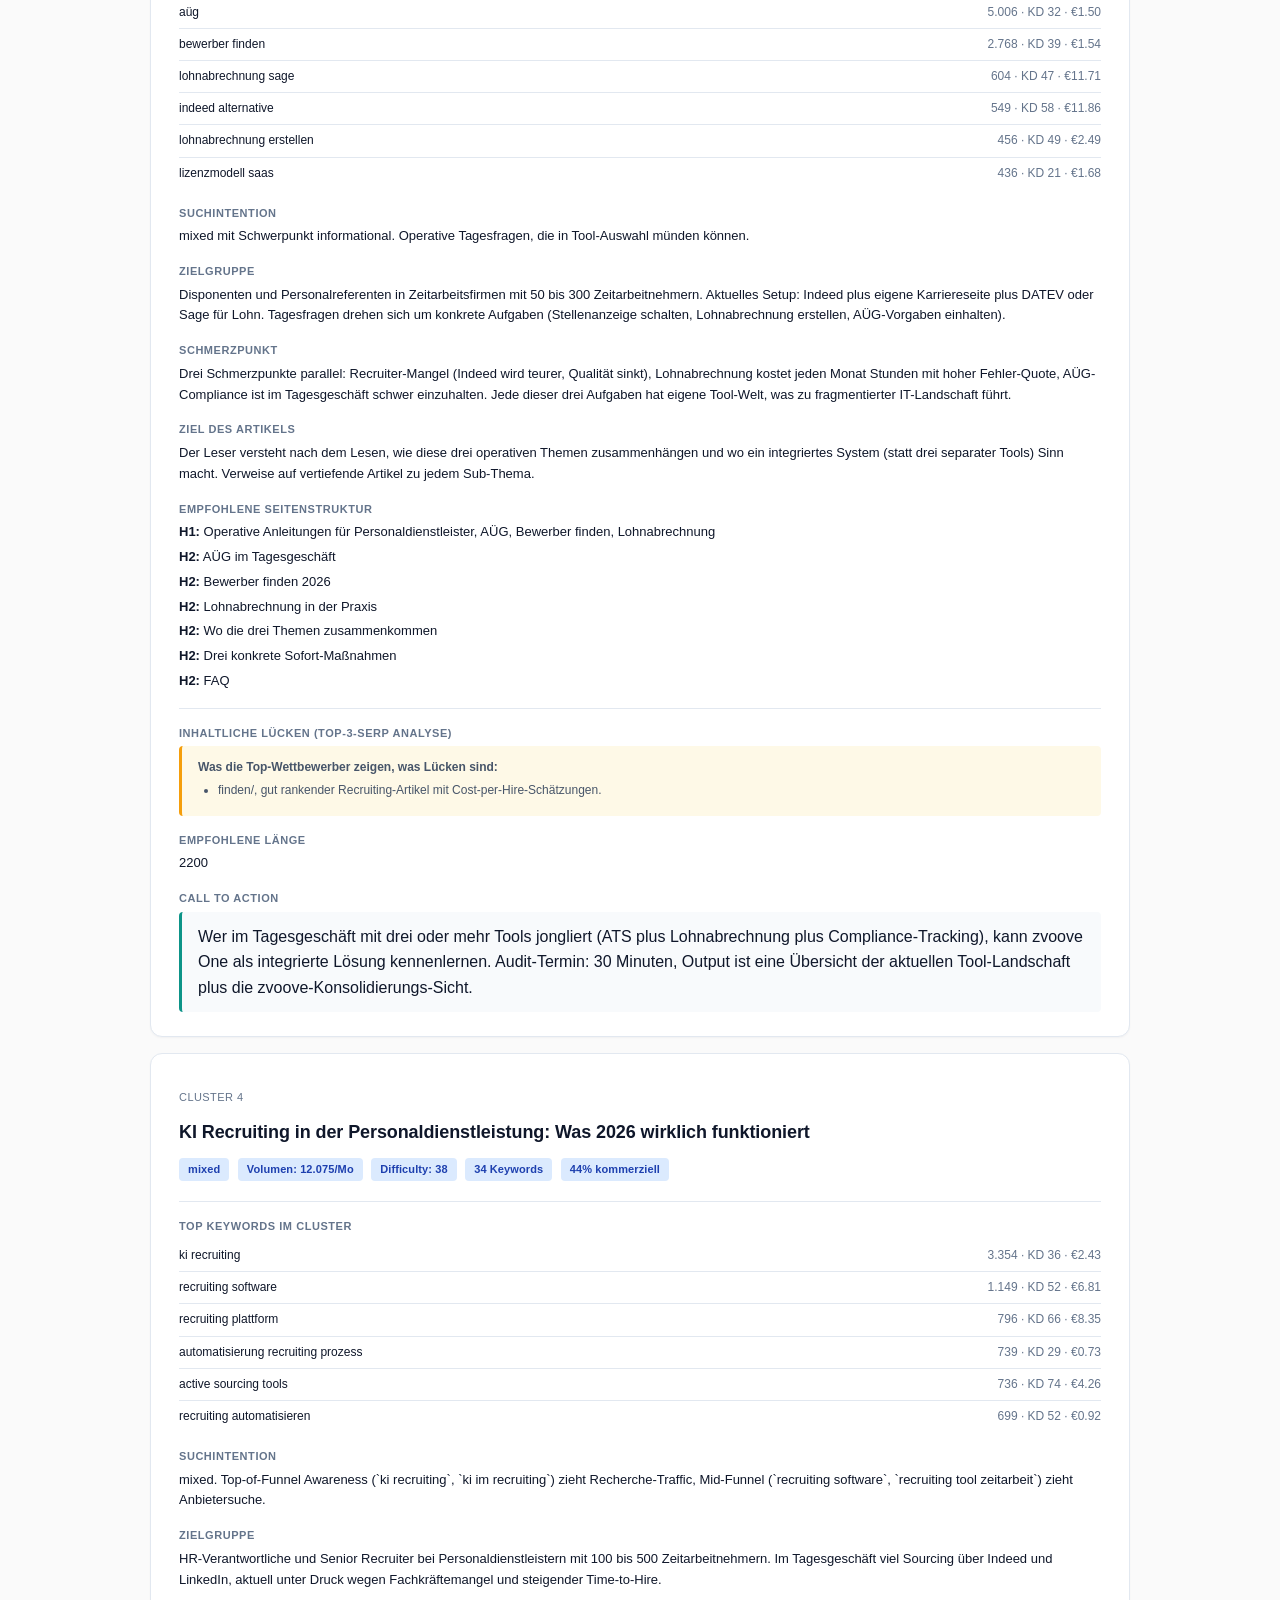
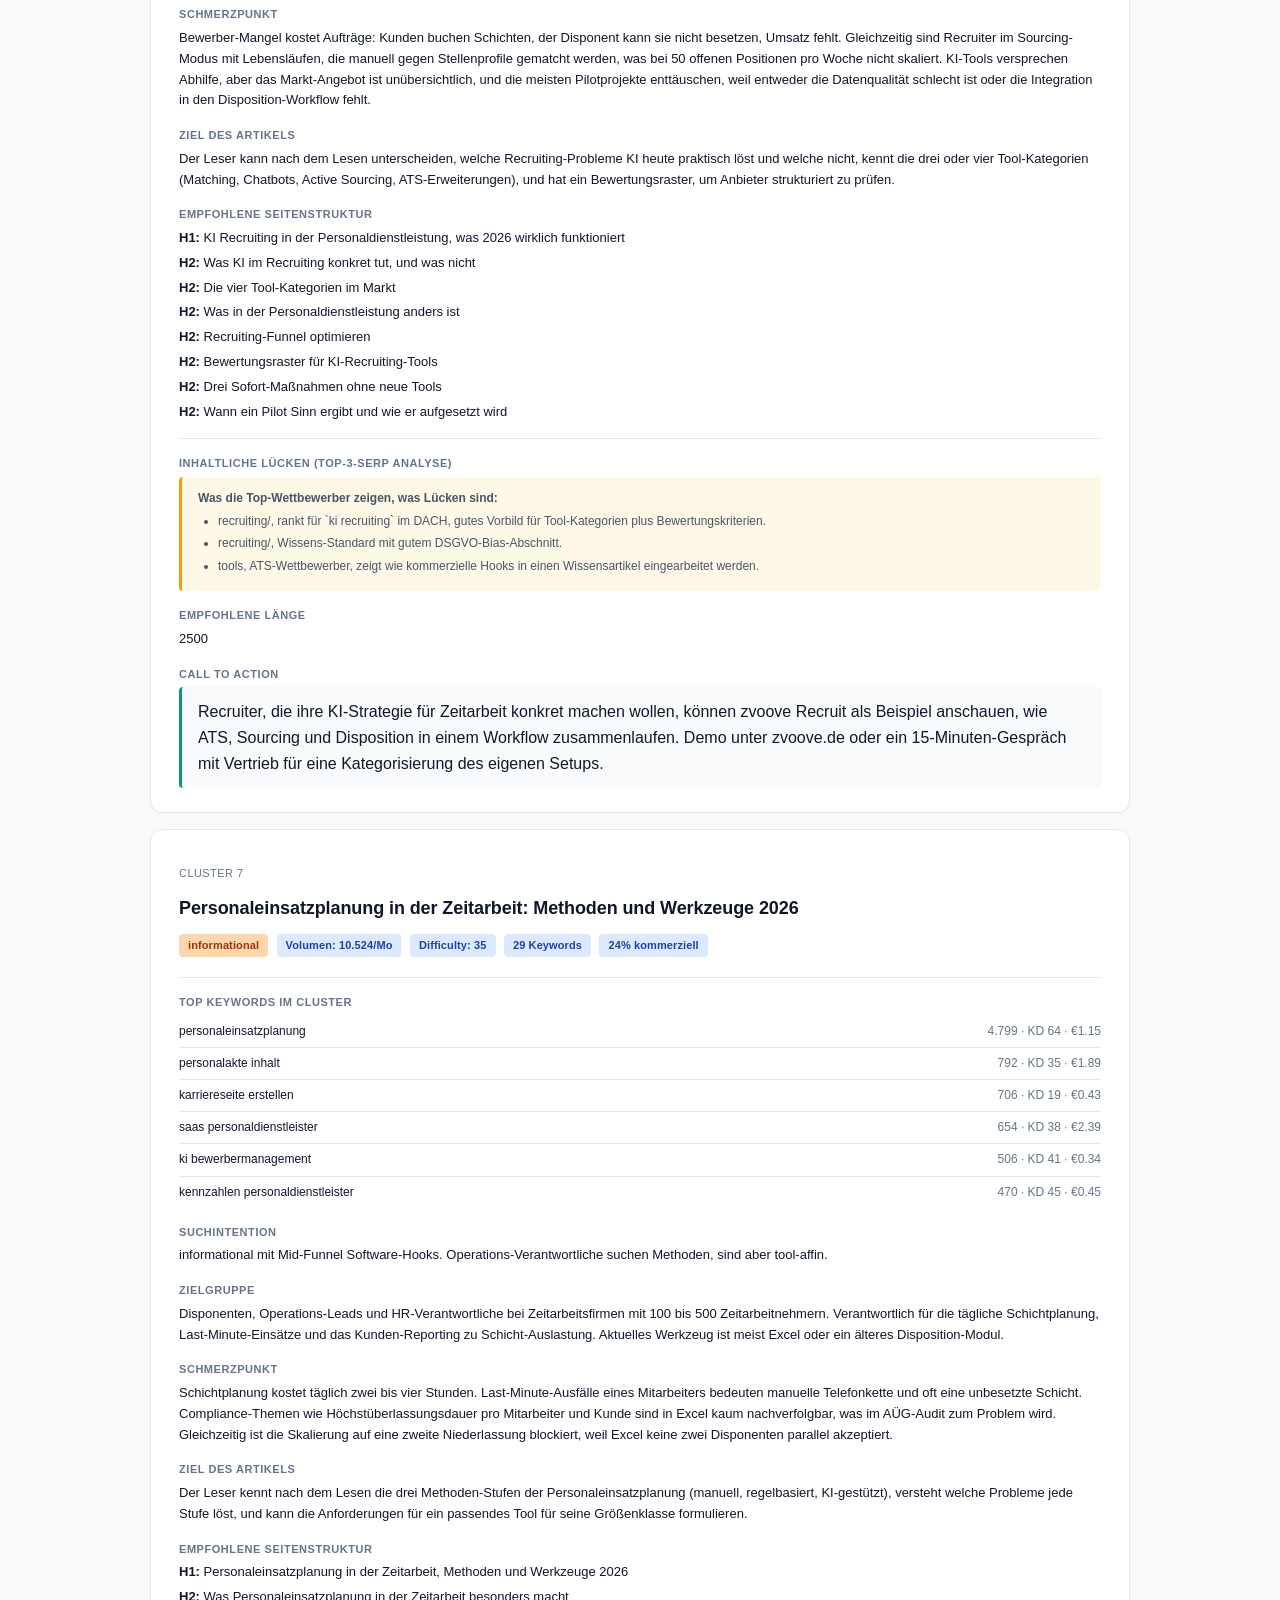
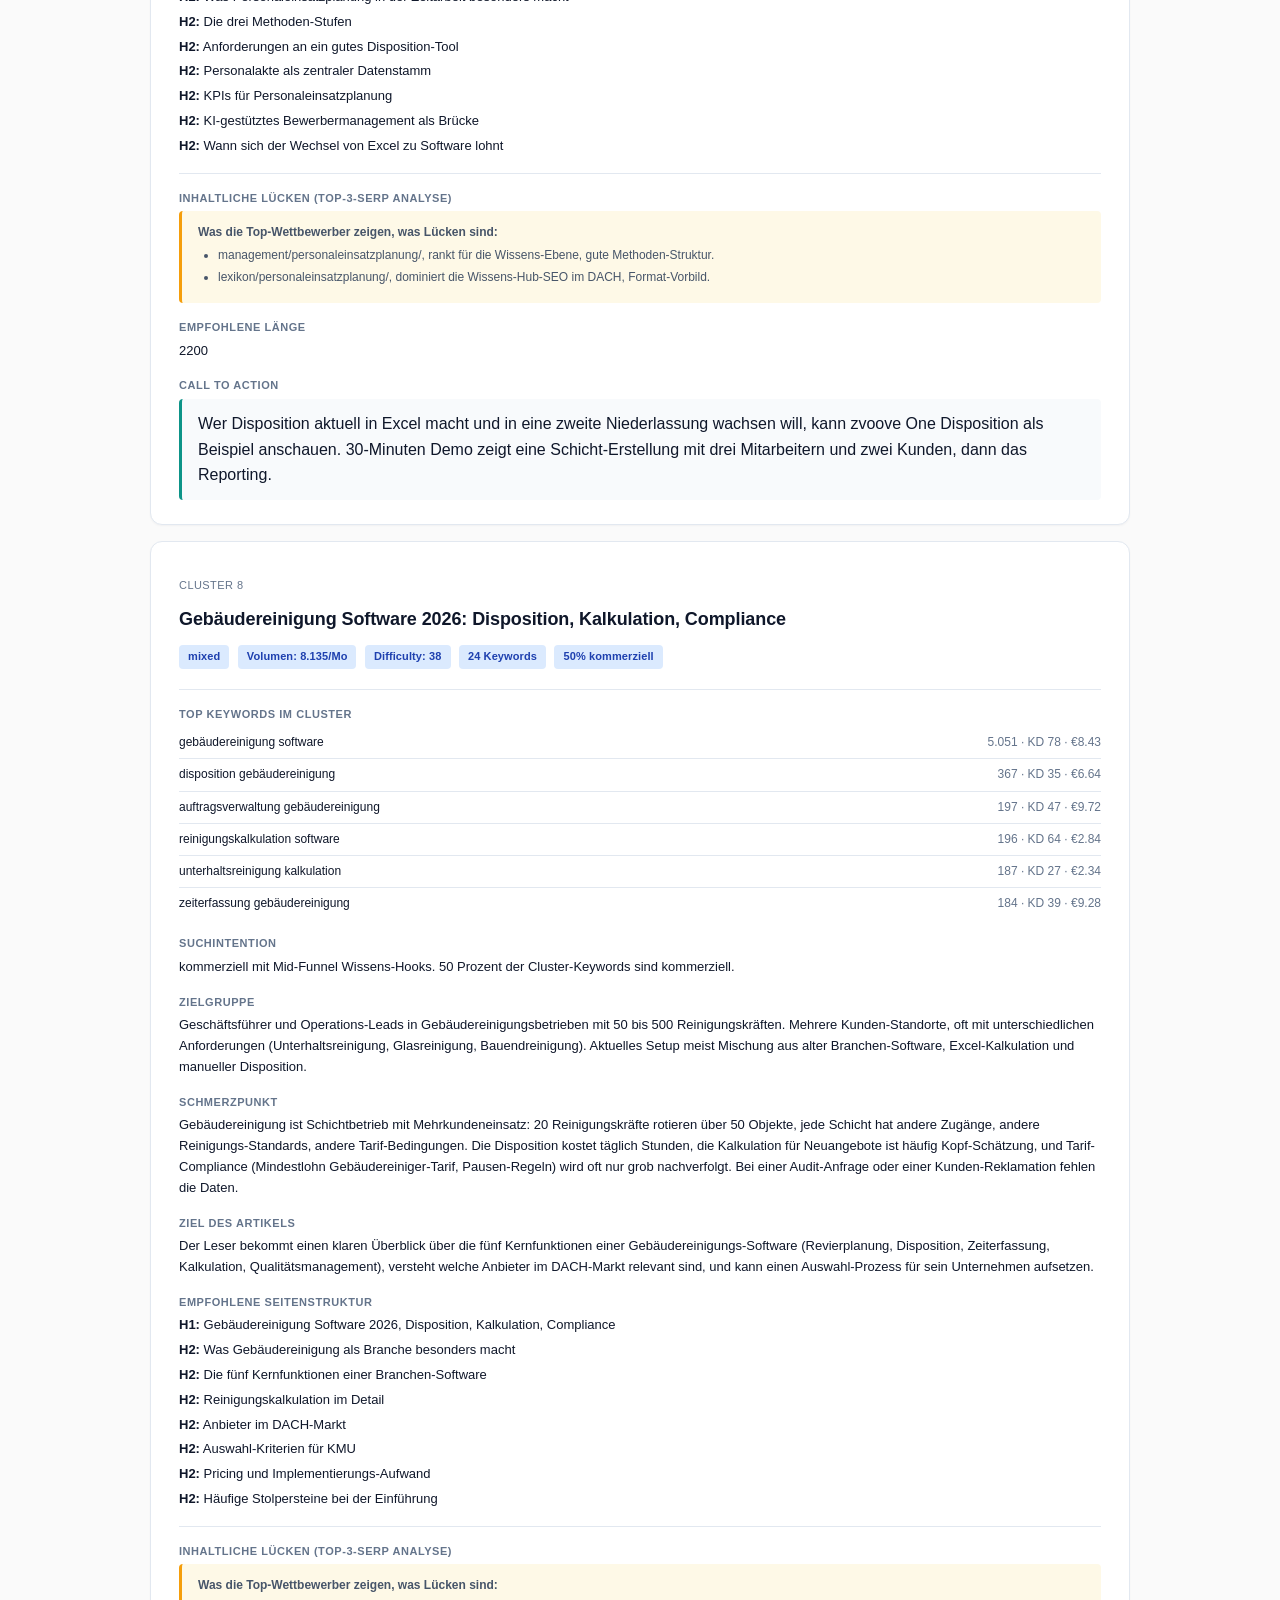
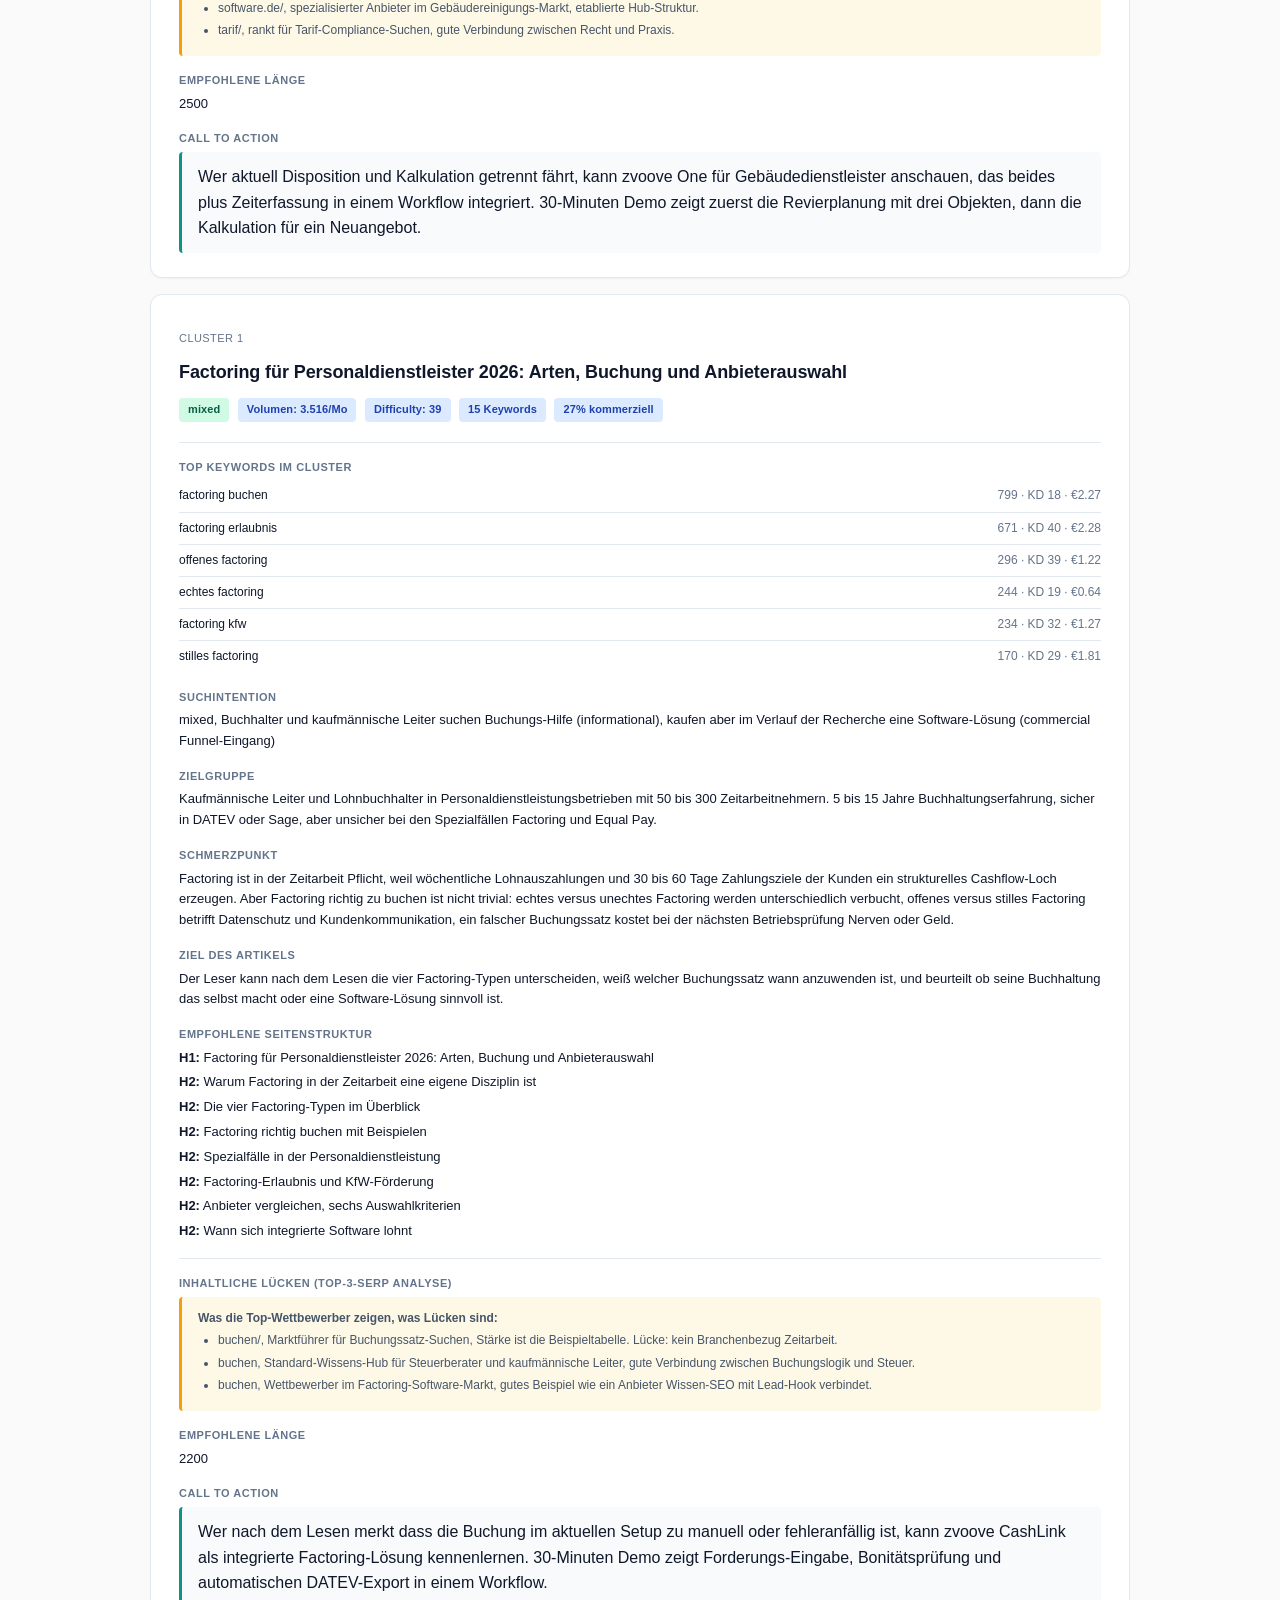
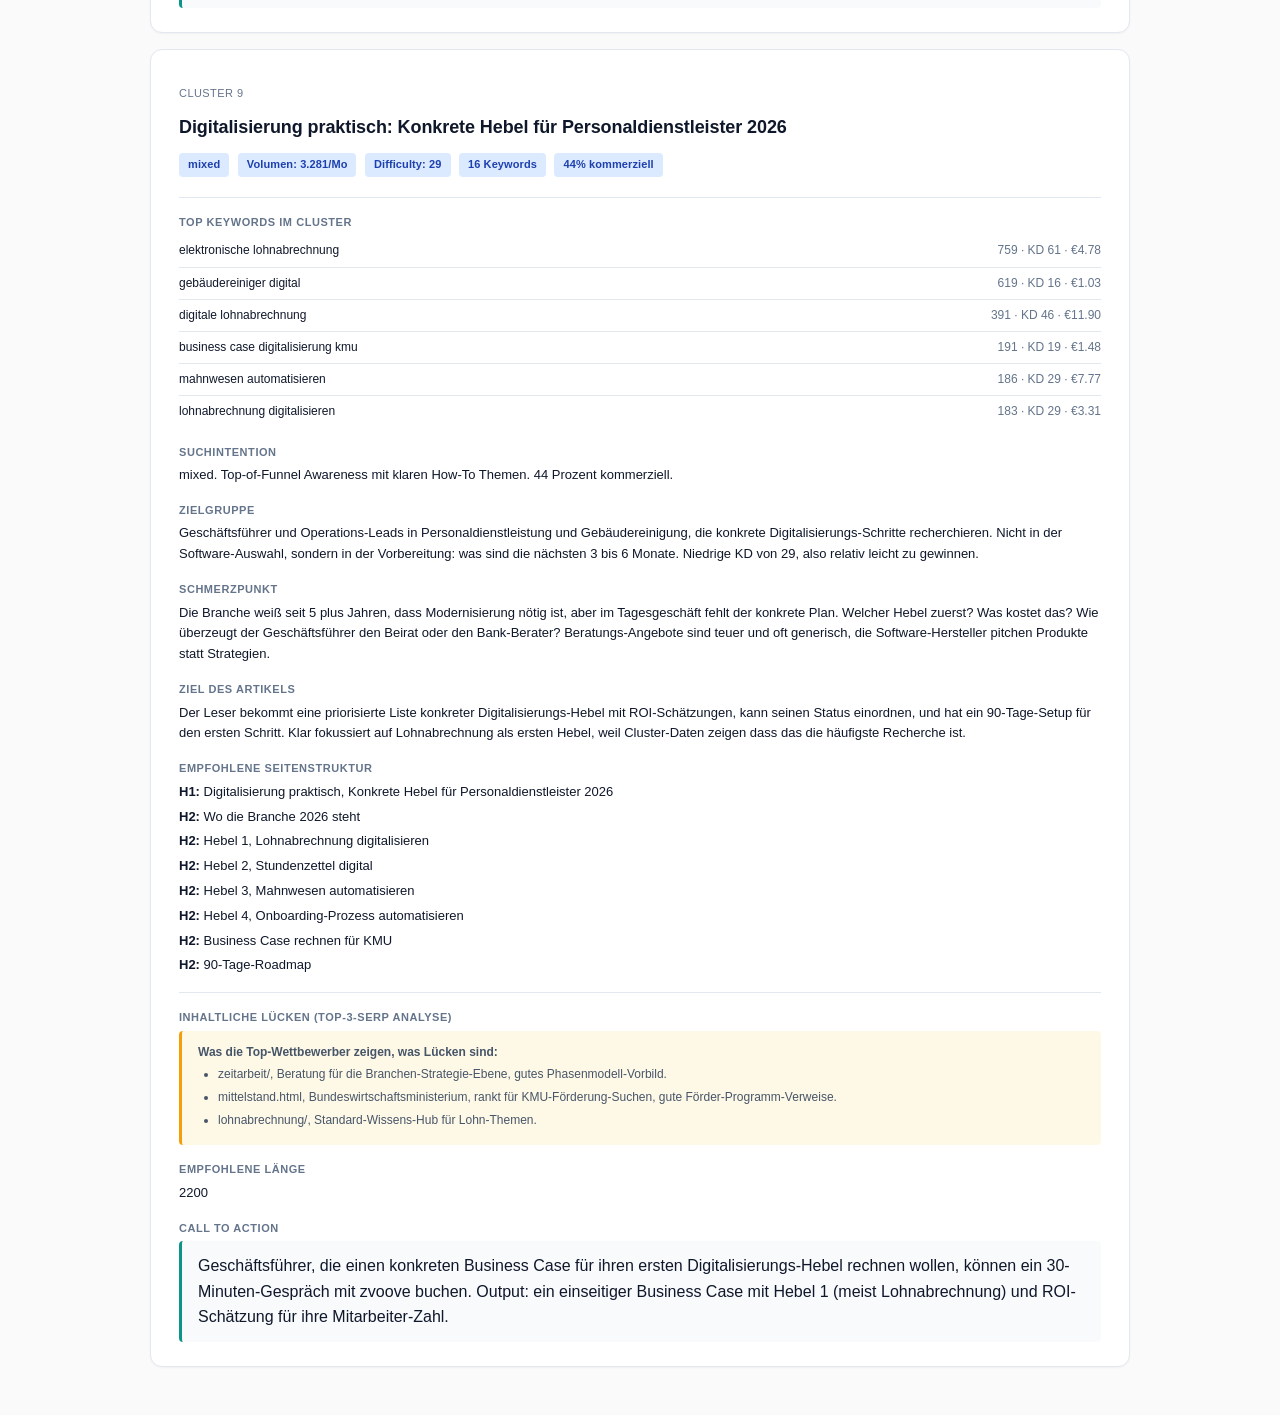
==== commit 0c11e041: "feat(briefs): 10 ausgearbeitete Cluster-Briefs + Sub-Clustering von Cluster 2 Briefs: alle 10 Stub-B" ====
--- a/output/briefings/index.html
+++ b/output/briefings/index.html
@@ -270,13 +270,13 @@
   <div class="summary-cell"><div class="label">Mittlere KD</div><div class="value">39.7</div></div>
 </div>
 
-<p class="minigrid-label">Cluster im Überblick · Klick öffnet den Brief</p><div class="mini-grid"><a href="#cluster-2" class="mini-card"><div><div class="mini-id">Cluster 2</div><div class="mini-title">Cluster 2: Branche &amp; Arbeitsrecht (Sammelbecken)</div></div><div class="mini-meta"><span class="badge badge-info">mixed</span><span class="mini-sv">64.264/Mo</span></div></a><a href="#cluster-10" class="mini-card"><div><div class="mini-id">Cluster 10</div><div class="mini-title">Cluster 10: B2B-SaaS Kategorie-Heads</div></div><div class="mini-meta"><span class="badge badge-ok">commercial</span><span class="mini-sv">47.989/Mo</span></div></a><a href="#cluster-3" class="mini-card"><div><div class="mini-id">Cluster 3</div><div class="mini-title">Cluster 3: Kommerzielle Zeit/Software-Heads</div></div><div class="mini-meta"><span class="badge badge-ok">commercial</span><span class="mini-sv">26.159/Mo</span></div></a><a href="#cluster-5" class="mini-card"><div><div class="mini-id">Cluster 5</div><div class="mini-title">Cluster 5: Marke: zvoove Produktnamen</div></div><div class="mini-meta"><span class="badge badge-ok">commercial</span><span class="mini-sv">23.604/Mo</span></div></a><a href="#cluster-6" class="mini-card"><div><div class="mini-id">Cluster 6</div><div class="mini-title">Cluster 6: Operative Anleitungen (gemischt)</div></div><div class="mini-meta"><span class="badge badge-info">mixed</span><span class="mini-sv">13.755/Mo</span></div></a><a href="#cluster-4" class="mini-card"><div><div class="mini-id">Cluster 4</div><div class="mini-title">Cluster 4: Recruiting &amp; KI-Tools</div></div><div class="mini-meta"><span class="badge badge-info">mixed</span><span class="mini-sv">12.075/Mo</span></div></a><a href="#cluster-7" class="mini-card"><div><div class="mini-id">Cluster 7</div><div class="mini-title">Cluster 7: HR-Mid-Funnel</div></div><div class="mini-meta"><span class="badge badge-info">mixed</span><span class="mini-sv">10.524/Mo</span></div></a><a href="#cluster-8" class="mini-card"><div><div class="mini-id">Cluster 8</div><div class="mini-title">Cluster 8: Gebäudereinigung-Vertikale</div></div><div class="mini-meta"><span class="badge badge-info">mixed</span><span class="mini-sv">8.135/Mo</span></div></a><a href="#cluster-1" class="mini-card"><div><div class="mini-id">Cluster 1</div><div class="mini-title">Cluster 1: Factoring-Grundlagen</div></div><div class="mini-meta"><span class="badge badge-info">mixed</span><span class="mini-sv">3.516/Mo</span></div></a><a href="#cluster-9" class="mini-card"><div><div class="mini-id">Cluster 9</div><div class="mini-title">Cluster 9: Digitalisierung praktisch</div></div><div class="mini-meta"><span class="badge badge-info">mixed</span><span class="mini-sv">3.281/Mo</span></div></a></div>
+<p class="minigrid-label">Cluster im Überblick · Klick öffnet den Brief</p><div class="mini-grid"><a href="#cluster-2" class="mini-card"><div><div class="mini-id">Cluster 2</div><div class="mini-title">AÜG, Equal Pay und Höchstüberlassungsdauer: Compliance-Hub für Personaldienstleister</div></div><div class="mini-meta"><span class="badge badge-info">mixed</span><span class="mini-sv">64.264/Mo</span></div></a><a href="#cluster-10" class="mini-card"><div><div class="mini-id">Cluster 10</div><div class="mini-title">HR Software für KMU: Anforderungen, Markt, Konsolidierungs-Strategie</div></div><div class="mini-meta"><span class="badge badge-ok">commercial</span><span class="mini-sv">47.989/Mo</span></div></a><a href="#cluster-3" class="mini-card"><div><div class="mini-id">Cluster 3</div><div class="mini-title">Zeitarbeitssoftware 2026: Anforderungen, Anbieter, ROI</div></div><div class="mini-meta"><span class="badge badge-ok">commercial</span><span class="mini-sv">26.159/Mo</span></div></a><a href="#cluster-5" class="mini-card"><div><div class="mini-id">Cluster 5</div><div class="mini-title">zvoove im Überblick: Module, Erfahrungen, Integration</div></div><div class="mini-meta"><span class="badge badge-ok">commercial</span><span class="mini-sv">23.604/Mo</span></div></a><a href="#cluster-6" class="mini-card"><div><div class="mini-id">Cluster 6</div><div class="mini-title">Operative Anleitungen für Personaldienstleister: AÜG, Bewerber finden, Lohn</div></div><div class="mini-meta"><span class="badge badge-info">mixed</span><span class="mini-sv">13.755/Mo</span></div></a><a href="#cluster-4" class="mini-card"><div><div class="mini-id">Cluster 4</div><div class="mini-title">KI Recruiting in der Personaldienstleistung: Was 2026 wirklich funktioniert</div></div><div class="mini-meta"><span class="badge badge-info">mixed</span><span class="mini-sv">12.075/Mo</span></div></a><a href="#cluster-7" class="mini-card"><div><div class="mini-id">Cluster 7</div><div class="mini-title">Personaleinsatzplanung in der Zeitarbeit: Methoden und Werkzeuge 2026</div></div><div class="mini-meta"><span class="badge badge-info">mixed</span><span class="mini-sv">10.524/Mo</span></div></a><a href="#cluster-8" class="mini-card"><div><div class="mini-id">Cluster 8</div><div class="mini-title">Gebäudereinigung Software 2026: Disposition, Kalkulation, Compliance</div></div><div class="mini-meta"><span class="badge badge-info">mixed</span><span class="mini-sv">8.135/Mo</span></div></a><a href="#cluster-1" class="mini-card"><div><div class="mini-id">Cluster 1</div><div class="mini-title">Factoring für Personaldienstleister 2026: Arten, Buchung und Anbieterauswahl</div></div><div class="mini-meta"><span class="badge badge-info">mixed</span><span class="mini-sv">3.516/Mo</span></div></a><a href="#cluster-9" class="mini-card"><div><div class="mini-id">Cluster 9</div><div class="mini-title">Digitalisierung praktisch: Konkrete Hebel für Personaldienstleister 2026</div></div><div class="mini-meta"><span class="badge badge-info">mixed</span><span class="mini-sv">3.281/Mo</span></div></a></div>
 
 <section class="card" id="cluster-2">
   <p class="cluster-id">Cluster 2</p>
-  <h2 class="cluster-title">Cluster 2: Branche &amp; Arbeitsrecht (Sammelbecken)</h2>
-  <div style="margin: 8px 0 0;">
-    <span class="badge badge-info">mixed</span>
+  <h2 class="cluster-title">AÜG, Equal Pay und Höchstüberlassungsdauer: Compliance-Hub für Personaldienstleister</h2>
+  <div style="margin: 8px 0 0;">
+    <span class="badge badge-warn">mixed</span>
     <span class="badge badge-info">Volumen: 64.264/Mo</span>
     <span class="badge badge-info">Difficulty: 34</span>
     <span class="badge badge-info">189 Keywords</span>
@@ -294,34 +294,41 @@
 <div class="kw-row"><span class="kw-name">arbeitnehmerüberlassungsgesetz</span><span class="kw-stats">2.910 · KD 40 · €2.23</span></div></div>
 
   <p class="section-label">Suchintention</p>
-  <p class="section-value">—</p>
-
-  <p class="section-label">Zielgruppe</p>
-  <p class="section-value">—</p>
-
-  
-
-  
-
-  <p class="section-label">Empfohlene Seitenstruktur</p>
-  <p class='section-value'>—</p>
-
-  <hr class="divider">
-
-  <p class="section-label">Inhaltliche Lücken (Top-3-SERP Analyse)</p>
-  <div class="gap-block"><i>Keine SERP-Analyse hinterlegt.</i></div>
-
-  <p class="section-label" style="margin-top: 16px;">Empfohlene Länge</p>
-  <p class="section-value">—</p>
-
-  <p class="section-label">Call to Action</p>
-  <div class="cta-block">—</div>
+  <p class="section-value">mixed mit Schwerpunkt informational. Compliance-Recherche zieht Geschäftsführer in den Funnel, Software-Begriffe schaffen den Übergang zu kommerziellen Themen.</p>
+
+  <p class="section-label">Zielgruppe</p>
+  <p class="section-value">Geschäftsführer und Compliance-Verantwortliche in Personaldienstleistungsbetrieben mit 50 bis 500 Zeitarbeitnehmern. Suchen klare Antworten vor einem Audit, einer Mitarbeiter-Klage oder einer Tarif-Runde. Sekundäre Zielgruppe: Steuerberater und Anwälte, die für die Branche beraten.</p>
+
+  <p class="section-label">Schmerzpunkt</p><p class="section-value">Das AÜG ist ein technisches Gesetz mit hoher Konsequenz: Verstöße können den Verlust der Erlaubnis bedeuten und damit die Geschäftsgrundlage. Equal Pay nach 9 Monaten plus Höchstüberlassungsdauer 18 Monate plus Tarif-Erweiterungen plus Sanktionen ergeben eine Kombinatorik, die ohne Software-Unterstützung manuell kaum sicher zu führen ist.</p>
+
+  <p class="section-label">Ziel des Artikels</p><p class="section-value">Der Leser bekommt einen vollständigen, strukturierten Überblick über das AÜG mit Fokus auf die zwei wichtigsten Compliance-Hebel (Equal Pay und Höchstüberlassungsdauer), kann das Risiko für sein Unternehmen quantifizieren, und hat eine Checkliste für ein audit-sicheres System.</p>
+
+  <p class="section-label">Empfohlene Seitenstruktur</p>
+  <p class="section-value struct"><b>H1:</b> AÜG, Equal Pay und Höchstüberlassungsdauer, der Compliance-Hub für Personaldienstleister</p>
+<p class="section-value struct"><b>H2:</b> Was das AÜG regelt und wer betroffen ist</p>
+<p class="section-value struct"><b>H2:</b> Höchstüberlassungsdauer 18 Monate</p>
+<p class="section-value struct"><b>H2:</b> Equal Pay nach 9 Monaten</p>
+<p class="section-value struct"><b>H2:</b> Cashflow-Effekt von Equal Pay</p>
+<p class="section-value struct"><b>H2:</b> Sanktionen bei Verstößen</p>
+<p class="section-value struct"><b>H2:</b> Praxis-Tipps für audit-sichere Compliance</p>
+<p class="section-value struct"><b>H2:</b> Aktuelle Entwicklungen 2026</p>
+
+  <hr class="divider">
+
+  <p class="section-label">Inhaltliche Lücken (Top-3-SERP Analyse)</p>
+  <div class="gap-block"><b>Was die Top-Wettbewerber zeigen, was Lücken sind:</b><ul><li>arbeitnehmerueberlassungsgesetz, Standard-Wissens-Hub für Personaler. Stärke: gute FAQ und Verbindung zu Tarif-Themen.</li><li>zeitarbeit.de/, iGZ-Verband, Tarif-Autorität bei Tarif-Suchen. zvoove kann hier nicht direkt überholen, aber sich als Praxis-Brücke positionieren.</li></ul></div>
+
+  <p class="section-label" style="margin-top: 16px;">Empfohlene Länge</p>
+  <p class="section-value">3500</p>
+
+  <p class="section-label">Call to Action</p>
+  <div class="cta-block">Compliance-Verantwortliche können zwei Lead-Magneten herunterladen: AÜG-Compliance-Checkliste für KMU und Whitepaper zu den drei häufigsten Audit-Findings. Wer eine integrierte Lösung mit automatischer AÜG-Compliance sucht, bucht eine zvoove One Demo.</div>
 </section>
 <section class="card" id="cluster-10">
   <p class="cluster-id">Cluster 10</p>
-  <h2 class="cluster-title">Cluster 10: B2B-SaaS Kategorie-Heads</h2>
-  <div style="margin: 8px 0 0;">
-    <span class="badge badge-ok">commercial</span>
+  <h2 class="cluster-title">HR Software für KMU: Anforderungen, Markt, Konsolidierungs-Strategie</h2>
+  <div style="margin: 8px 0 0;">
+    <span class="badge badge-info">commercial</span>
     <span class="badge badge-info">Volumen: 47.989/Mo</span>
     <span class="badge badge-info">Difficulty: 49</span>
     <span class="badge badge-info">44 Keywords</span>
@@ -339,34 +346,41 @@
 <div class="kw-row"><span class="kw-name">gehaltsabrechnung software</span><span class="kw-stats">3.940 · KD 70 · €5.57</span></div></div>
 
   <p class="section-label">Suchintention</p>
-  <p class="section-value">—</p>
-
-  <p class="section-label">Zielgruppe</p>
-  <p class="section-value">—</p>
-
-  
-
-  
-
-  <p class="section-label">Empfohlene Seitenstruktur</p>
-  <p class='section-value'>—</p>
-
-  <hr class="divider">
-
-  <p class="section-label">Inhaltliche Lücken (Top-3-SERP Analyse)</p>
-  <div class="gap-block"><i>Keine SERP-Analyse hinterlegt.</i></div>
-
-  <p class="section-label" style="margin-top: 16px;">Empfohlene Länge</p>
-  <p class="section-value">—</p>
-
-  <p class="section-label">Call to Action</p>
-  <div class="cta-block">—</div>
+  <p class="section-value">kommerziell. 82 Prozent der Cluster-Keywords sind kommerziell. Bottom-of-Funnel mit Awareness-Eingang.</p>
+
+  <p class="section-label">Zielgruppe</p>
+  <p class="section-value">Geschäftsführer und IT-Leiter in KMU mit 50 bis 500 Mitarbeitern, davon viele in Personaldienstleistung, Gebäudereinigung oder verwandten Service-Branchen. Aktuelle HR-Tool-Landschaft typischerweise drei bis sieben verschiedene Werkzeuge: getrenntes ATS, getrenntes Dokumentenmanagement, getrennte Lohnabrechnung, eigenes Excel für Mitarbeiter-Stammdaten. Lizenzkosten summieren sich, Integration ist schwach, Datenkonsistenz fragil.</p>
+
+  <p class="section-label">Schmerzpunkt</p><p class="section-value">Jedes einzelne Tool ist für sich okay, aber die Lücken zwischen ihnen kosten Zeit und Vertrauen. Ein neuer Mitarbeiter wird im ATS angelegt, dann manuell in der Mitarbeiterverwaltung, dann in der Lohnabrechnung, dann im DMS. Bei jeder Übergabe gehen Daten verloren oder werden falsch übertragen. Die monatlichen Lizenzgebühren für sechs Tools summieren sich auf einen vierstelligen Betrag, der bei einer integrierten Lösung deutlich niedriger wäre. Außerdem ist die DSGVO-Compliance über mehrere Tools hinweg schwerer zu kontrollieren.</p>
+
+  <p class="section-label">Ziel des Artikels</p><p class="section-value">Der Leser versteht nach dem Lesen die Marktstruktur der HR Software für KMU (vier bis fünf Tool-Kategorien plus integrierte Suiten), kennt die ROI-Logik einer Konsolidierungs-Strategie, und hat eine 90-Tage-Roadmap, um seine Tool-Landschaft zu vereinfachen.</p>
+
+  <p class="section-label">Empfohlene Seitenstruktur</p>
+  <p class="section-value struct"><b>H1:</b> HR Software für KMU, Anforderungen, Markt, Konsolidierungs-Strategie</p>
+<p class="section-value struct"><b>H2:</b> Die Tool-Landschaft heute</p>
+<p class="section-value struct"><b>H2:</b> Punkt-Lösung versus integrierte Suite</p>
+<p class="section-value struct"><b>H2:</b> Markt-Übersicht 2026</p>
+<p class="section-value struct"><b>H2:</b> AÜG-Software als Sonderfall</p>
+<p class="section-value struct"><b>H2:</b> Konsolidierungs-Strategie</p>
+<p class="section-value struct"><b>H2:</b> ROI rechnen</p>
+<p class="section-value struct"><b>H2:</b> DSGVO und deutsche Serverstandorte als Auswahlkriterium</p>
+
+  <hr class="divider">
+
+  <p class="section-label">Inhaltliche Lücken (Top-3-SERP Analyse)</p>
+  <div class="gap-block"><b>Was die Top-Wettbewerber zeigen, was Lücken sind:</b><ul><li>software, OMR Reviews ist der Vergleichs-Hub im DACH. zvoove muss sich gegen die Bewertungs-Aggregation positionieren.</li><li>software/, Wissens-Ebene mit klaren Tool-Kategorien.</li></ul></div>
+
+  <p class="section-label" style="margin-top: 16px;">Empfohlene Länge</p>
+  <p class="section-value">3000</p>
+
+  <p class="section-label">Call to Action</p>
+  <div class="cta-block">Wer aktuell mehrere HR-Tools parallel betreibt und überlegt zu konsolidieren, kann zvoove One als integrierte Lösung anschauen. 45-Minuten Audit-Termin: aktuelle Tool-Landschaft auf einer Folie, dann zvoove-Konsolidierungs-Sicht. Output ist eine fundierte Entscheidungs-Grundlage für die nächste IT-Investition.</div>
 </section>
 <section class="card" id="cluster-3">
   <p class="cluster-id">Cluster 3</p>
-  <h2 class="cluster-title">Cluster 3: Kommerzielle Zeit/Software-Heads</h2>
-  <div style="margin: 8px 0 0;">
-    <span class="badge badge-ok">commercial</span>
+  <h2 class="cluster-title">Zeitarbeitssoftware 2026: Anforderungen, Anbieter, ROI</h2>
+  <div style="margin: 8px 0 0;">
+    <span class="badge badge-info">commercial</span>
     <span class="badge badge-info">Volumen: 26.159/Mo</span>
     <span class="badge badge-info">Difficulty: 43</span>
     <span class="badge badge-info">47 Keywords</span>
@@ -384,34 +398,41 @@
 <div class="kw-row"><span class="kw-name">lohnabrechnung software zeitarbeit</span><span class="kw-stats">780 · KD 68 · €11.50</span></div></div>
 
   <p class="section-label">Suchintention</p>
-  <p class="section-value">—</p>
-
-  <p class="section-label">Zielgruppe</p>
-  <p class="section-value">—</p>
-
-  
-
-  
-
-  <p class="section-label">Empfohlene Seitenstruktur</p>
-  <p class='section-value'>—</p>
-
-  <hr class="divider">
-
-  <p class="section-label">Inhaltliche Lücken (Top-3-SERP Analyse)</p>
-  <div class="gap-block"><i>Keine SERP-Analyse hinterlegt.</i></div>
-
-  <p class="section-label" style="margin-top: 16px;">Empfohlene Länge</p>
-  <p class="section-value">—</p>
-
-  <p class="section-label">Call to Action</p>
-  <div class="cta-block">—</div>
+  <p class="section-value">kommerziell. 94 Prozent der Cluster-Keywords sind kommerziell, klar Bottom-of-Funnel Anbietersuche.</p>
+
+  <p class="section-label">Zielgruppe</p>
+  <p class="section-value">Geschäftsführer und IT-Verantwortliche bei Personaldienstleistern mit 5 bis 20 Niederlassungen und 100 bis 1500 Zeitarbeitnehmern. Aktuelles Setup ist meist eine Mischung aus älterer On-Premise-Software (Landwehr, Prosoft) plus Excel-Inseln plus DATEV. Such-Auslöser: Skalierungs-Schmerz, Equal-Pay-Compliance-Druck, bevorstehendes AÜG-Audit.</p>
+
+  <p class="section-label">Schmerzpunkt</p><p class="section-value">Die alte Software ist nicht mehr wartbar oder skaliert nicht über die nächsten zwei Niederlassungen. Disponenten kämpfen täglich mit Excel-Reibung, Lohnfehler kosten Vertrauen bei den Mitarbeitern, und ein bevorstehendes Bundesagentur-Audit erinnert daran, dass AÜG-Compliance ohne Software-Unterstützung fragil ist. Die Software-Auswahl ist gleichzeitig komplex (10 plus Anbieter, intransparente Pricing-Modelle, lange Implementierungszeiten) und politisch (IT, HR und Geschäftsführung müssen sich einig werden).</p>
+
+  <p class="section-label">Ziel des Artikels</p><p class="section-value">Der Leser hat nach dem Lesen ein klares Bewertungsraster für Zeitarbeitssoftware (sieben Kernfunktionen plus drei Querschnitts-Kriterien), kennt die fünf bis sieben relevantesten Anbieter im DACH-Raum strukturiert, und versteht welche Fragen er vor dem ersten Demo-Termin stellen muss.</p>
+
+  <p class="section-label">Empfohlene Seitenstruktur</p>
+  <p class="section-value struct"><b>H1:</b> Zeitarbeitssoftware 2026: Anforderungen, Anbieter, ROI</p>
+<p class="section-value struct"><b>H2:</b> Was Zeitarbeitssoftware leisten muss</p>
+<p class="section-value struct"><b>H2:</b> Mobile Zeiterfassung als Sonderfall</p>
+<p class="section-value struct"><b>H2:</b> Anbieter im Markt</p>
+<p class="section-value struct"><b>H2:</b> Auswahlkriterien für KMU</p>
+<p class="section-value struct"><b>H2:</b> ROI rechnen</p>
+<p class="section-value struct"><b>H2:</b> Pricing und Lizenzmodelle 2026</p>
+<p class="section-value struct"><b>H2:</b> Sieben Fragen vor dem ersten Demo-Termin</p>
+
+  <hr class="divider">
+
+  <p class="section-label">Inhaltliche Lücken (Top-3-SERP Analyse)</p>
+  <div class="gap-block"><b>Was die Top-Wettbewerber zeigen, was Lücken sind:</b><ul><li>software.de/branchensoftware/zeitarbeit/, direkter Wettbewerber, zeigt die Vergleichsmatrix-Struktur, die zvoove übertreffen muss.</li><li>software, neutraler Vergleichs-Hub, der bei Suchen wie `zeitarbeitssoftware test` rankt. zvoove muss sich dazu klar positionieren.</li></ul></div>
+
+  <p class="section-label" style="margin-top: 16px;">Empfohlene Länge</p>
+  <p class="section-value">3000</p>
+
+  <p class="section-label">Call to Action</p>
+  <div class="cta-block">Wer einen konkreten Vergleich zwischen zvoove One und einer bestehenden Lösung wünscht, kann eine 60-Minuten Live-Demo mit individuellem Use Case anfordern. Vorbereitung: kurzes Briefing zu Niederlassungs-Setup, Mitarbeiter-Anzahl und aktuellen Pain Points im Vorfeld per Mail.</div>
 </section>
 <section class="card" id="cluster-5">
   <p class="cluster-id">Cluster 5</p>
-  <h2 class="cluster-title">Cluster 5: Marke: zvoove Produktnamen</h2>
-  <div style="margin: 8px 0 0;">
-    <span class="badge badge-ok">commercial</span>
+  <h2 class="cluster-title">zvoove im Überblick: Module, Erfahrungen, Integration</h2>
+  <div style="margin: 8px 0 0;">
+    <span class="badge badge-info">commercial</span>
     <span class="badge badge-info">Volumen: 23.604/Mo</span>
     <span class="badge badge-info">Difficulty: 51</span>
     <span class="badge badge-info">34 Keywords</span>
@@ -429,34 +450,41 @@
 <div class="kw-row"><span class="kw-name">zvoove recruit</span><span class="kw-stats">1.369 · KD 61 · €3.75</span></div></div>
 
   <p class="section-label">Suchintention</p>
-  <p class="section-value">—</p>
-
-  <p class="section-label">Zielgruppe</p>
-  <p class="section-value">—</p>
-
-  
-
-  
-
-  <p class="section-label">Empfohlene Seitenstruktur</p>
-  <p class='section-value'>—</p>
-
-  <hr class="divider">
-
-  <p class="section-label">Inhaltliche Lücken (Top-3-SERP Analyse)</p>
-  <div class="gap-block"><i>Keine SERP-Analyse hinterlegt.</i></div>
-
-  <p class="section-label" style="margin-top: 16px;">Empfohlene Länge</p>
-  <p class="section-value">—</p>
-
-  <p class="section-label">Call to Action</p>
-  <div class="cta-block">—</div>
+  <p class="section-value">kommerziell. 97 Prozent der Cluster-Keywords sind kommerziell, klassische Brand-Suchen im späten Funnel.</p>
+
+  <p class="section-label">Zielgruppe</p>
+  <p class="section-value">Geschäftsführer und IT-Verantwortliche, die in der Software-Auswahl für Zeitarbeit oder Gebäudereinigung sind und zvoove als Kandidaten-Anbieter prüfen. Wollen Substanz vor dem ersten Demo-Termin: Erfahrungen anderer Kunden, Modul-Übersicht, Integrationen, Preisindikation.</p>
+
+  <p class="section-label">Schmerzpunkt</p><p class="section-value">Vor einem Demo-Termin wollen Interessenten nicht den vollen Vertriebs-Pitch durchlaufen, sondern selbst beurteilen, ob zvoove zu ihrem Setup passt. Wer ist Kunde? Was macht jedes Modul konkret? Wie integriert sich das in DATEV oder die bestehende ERP? Was kostet es ungefähr? Aktuell sind diese Antworten verstreut über Produktseiten, Kunden-Cases und Marketing-Material. Brand-KD von 51 deutet darauf hin, dass Wettbewerber-Vergleichsseiten und Bewertungsplattformen die SERP belegen.</p>
+
+  <p class="section-label">Ziel des Artikels</p><p class="section-value">Der Leser bekommt eine zentrale, klar strukturierte Hub-Seite, die alle zvoove-Module mit ihren Funktionen, typischen Kunden und Integrationen zusammenführt. Nach dem Lesen weiß er, welche Module für ihn relevant sind und welche zwei oder drei er im Demo-Termin tiefer besprechen will.</p>
+
+  <p class="section-label">Empfohlene Seitenstruktur</p>
+  <p class="section-value struct"><b>H1:</b> zvoove im Überblick, Module, Erfahrungen, Integration</p>
+<p class="section-value struct"><b>H2:</b> Wer ist zvoove</p>
+<p class="section-value struct"><b>H2:</b> Die zvoove Module im Detail</p>
+<p class="section-value struct"><b>H2:</b> Wer arbeitet mit zvoove</p>
+<p class="section-value struct"><b>H2:</b> Integrationen und Schnittstellen</p>
+<p class="section-value struct"><b>H2:</b> Preis-Indikation</p>
+<p class="section-value struct"><b>H2:</b> Wie der Auswahl-Prozess mit zvoove abläuft</p>
+<p class="section-value struct"><b>H2:</b> zvoove vs Alternativen, Worauf es ankommt</p>
+
+  <hr class="divider">
+
+  <p class="section-label">Inhaltliche Lücken (Top-3-SERP Analyse)</p>
+  <div class="gap-block"><b>Was die Top-Wettbewerber zeigen, was Lücken sind:</b><ul><li>one, OMR Reviews rankt für `zvoove erfahrungen`. zvoove eigene Erfahrungen-Seite muss die Plattform-Bewertung kontextualisieren.</li><li>software.de/, Wettbewerber, klassische Hub-Seiten-Struktur (Module-Überblick plus Kunden-Cases) als Format-Vorbild.</li></ul></div>
+
+  <p class="section-label" style="margin-top: 16px;">Empfohlene Länge</p>
+  <p class="section-value">2500</p>
+
+  <p class="section-label">Call to Action</p>
+  <div class="cta-block">Konkrete Module direkt erleben, mit den eigenen Daten als Sandbox. Persönliche Demo unter zvoove.de buchen. Alternativ ein Lead-Magnet in Form eines Modul-Vergleichs-PDFs, der zwei zvoove Module in 5 Minuten gegenüberstellt.</div>
 </section>
 <section class="card" id="cluster-6">
   <p class="cluster-id">Cluster 6</p>
-  <h2 class="cluster-title">Cluster 6: Operative Anleitungen (gemischt)</h2>
-  <div style="margin: 8px 0 0;">
-    <span class="badge badge-info">mixed</span>
+  <h2 class="cluster-title">Operative Anleitungen für Personaldienstleister: AÜG, Bewerber finden, Lohn</h2>
+  <div style="margin: 8px 0 0;">
+    <span class="badge badge-warn">mixed</span>
     <span class="badge badge-info">Volumen: 13.755/Mo</span>
     <span class="badge badge-info">Difficulty: 33</span>
     <span class="badge badge-info">30 Keywords</span>
@@ -474,32 +502,38 @@
 <div class="kw-row"><span class="kw-name">lizenzmodell saas</span><span class="kw-stats">436 · KD 21 · €1.68</span></div></div>
 
   <p class="section-label">Suchintention</p>
-  <p class="section-value">—</p>
-
-  <p class="section-label">Zielgruppe</p>
-  <p class="section-value">—</p>
-
-  
-
-  
-
-  <p class="section-label">Empfohlene Seitenstruktur</p>
-  <p class='section-value'>—</p>
-
-  <hr class="divider">
-
-  <p class="section-label">Inhaltliche Lücken (Top-3-SERP Analyse)</p>
-  <div class="gap-block"><i>Keine SERP-Analyse hinterlegt.</i></div>
-
-  <p class="section-label" style="margin-top: 16px;">Empfohlene Länge</p>
-  <p class="section-value">—</p>
-
-  <p class="section-label">Call to Action</p>
-  <div class="cta-block">—</div>
+  <p class="section-value">mixed mit Schwerpunkt informational. Operative Tagesfragen, die in Tool-Auswahl münden können.</p>
+
+  <p class="section-label">Zielgruppe</p>
+  <p class="section-value">Disponenten und Personalreferenten in Zeitarbeitsfirmen mit 50 bis 300 Zeitarbeitnehmern. Aktuelles Setup: Indeed plus eigene Karriereseite plus DATEV oder Sage für Lohn. Tagesfragen drehen sich um konkrete Aufgaben (Stellenanzeige schalten, Lohnabrechnung erstellen, AÜG-Vorgaben einhalten).</p>
+
+  <p class="section-label">Schmerzpunkt</p><p class="section-value">Drei Schmerzpunkte parallel: Recruiter-Mangel (Indeed wird teurer, Qualität sinkt), Lohnabrechnung kostet jeden Monat Stunden mit hoher Fehler-Quote, AÜG-Compliance ist im Tagesgeschäft schwer einzuhalten. Jede dieser drei Aufgaben hat eigene Tool-Welt, was zu fragmentierter IT-Landschaft führt.</p>
+
+  <p class="section-label">Ziel des Artikels</p><p class="section-value">Der Leser versteht nach dem Lesen, wie diese drei operativen Themen zusammenhängen und wo ein integriertes System (statt drei separater Tools) Sinn macht. Verweise auf vertiefende Artikel zu jedem Sub-Thema.</p>
+
+  <p class="section-label">Empfohlene Seitenstruktur</p>
+  <p class="section-value struct"><b>H1:</b> Operative Anleitungen für Personaldienstleister, AÜG, Bewerber finden, Lohnabrechnung</p>
+<p class="section-value struct"><b>H2:</b> AÜG im Tagesgeschäft</p>
+<p class="section-value struct"><b>H2:</b> Bewerber finden 2026</p>
+<p class="section-value struct"><b>H2:</b> Lohnabrechnung in der Praxis</p>
+<p class="section-value struct"><b>H2:</b> Wo die drei Themen zusammenkommen</p>
+<p class="section-value struct"><b>H2:</b> Drei konkrete Sofort-Maßnahmen</p>
+<p class="section-value struct"><b>H2:</b> FAQ</p>
+
+  <hr class="divider">
+
+  <p class="section-label">Inhaltliche Lücken (Top-3-SERP Analyse)</p>
+  <div class="gap-block"><b>Was die Top-Wettbewerber zeigen, was Lücken sind:</b><ul><li>finden/, gut rankender Recruiting-Artikel mit Cost-per-Hire-Schätzungen.</li></ul></div>
+
+  <p class="section-label" style="margin-top: 16px;">Empfohlene Länge</p>
+  <p class="section-value">2200</p>
+
+  <p class="section-label">Call to Action</p>
+  <div class="cta-block">Wer im Tagesgeschäft mit drei oder mehr Tools jongliert (ATS plus Lohnabrechnung plus Compliance-Tracking), kann zvoove One als integrierte Lösung kennenlernen. Audit-Termin: 30 Minuten, Output ist eine Übersicht der aktuellen Tool-Landschaft plus die zvoove-Konsolidierungs-Sicht.</div>
 </section>
 <section class="card" id="cluster-4">
   <p class="cluster-id">Cluster 4</p>
-  <h2 class="cluster-title">Cluster 4: Recruiting &amp; KI-Tools</h2>
+  <h2 class="cluster-title">KI Recruiting in der Personaldienstleistung: Was 2026 wirklich funktioniert</h2>
   <div style="margin: 8px 0 0;">
     <span class="badge badge-info">mixed</span>
     <span class="badge badge-info">Volumen: 12.075/Mo</span>
@@ -519,34 +553,41 @@
 <div class="kw-row"><span class="kw-name">recruiting automatisieren</span><span class="kw-stats">699 · KD 52 · €0.92</span></div></div>
 
   <p class="section-label">Suchintention</p>
-  <p class="section-value">—</p>
-
-  <p class="section-label">Zielgruppe</p>
-  <p class="section-value">—</p>
-
-  
-
-  
-
-  <p class="section-label">Empfohlene Seitenstruktur</p>
-  <p class='section-value'>—</p>
-
-  <hr class="divider">
-
-  <p class="section-label">Inhaltliche Lücken (Top-3-SERP Analyse)</p>
-  <div class="gap-block"><i>Keine SERP-Analyse hinterlegt.</i></div>
-
-  <p class="section-label" style="margin-top: 16px;">Empfohlene Länge</p>
-  <p class="section-value">—</p>
-
-  <p class="section-label">Call to Action</p>
-  <div class="cta-block">—</div>
+  <p class="section-value">mixed. Top-of-Funnel Awareness (`ki recruiting`, `ki im recruiting`) zieht Recherche-Traffic, Mid-Funnel (`recruiting software`, `recruiting tool zeitarbeit`) zieht Anbietersuche.</p>
+
+  <p class="section-label">Zielgruppe</p>
+  <p class="section-value">HR-Verantwortliche und Senior Recruiter bei Personaldienstleistern mit 100 bis 500 Zeitarbeitnehmern. Im Tagesgeschäft viel Sourcing über Indeed und LinkedIn, aktuell unter Druck wegen Fachkräftemangel und steigender Time-to-Hire.</p>
+
+  <p class="section-label">Schmerzpunkt</p><p class="section-value">Bewerber-Mangel kostet Aufträge: Kunden buchen Schichten, der Disponent kann sie nicht besetzen, Umsatz fehlt. Gleichzeitig sind Recruiter im Sourcing-Modus mit Lebensläufen, die manuell gegen Stellenprofile gematcht werden, was bei 50 offenen Positionen pro Woche nicht skaliert. KI-Tools versprechen Abhilfe, aber das Markt-Angebot ist unübersichtlich, und die meisten Pilotprojekte enttäuschen, weil entweder die Datenqualität schlecht ist oder die Integration in den Disposition-Workflow fehlt.</p>
+
+  <p class="section-label">Ziel des Artikels</p><p class="section-value">Der Leser kann nach dem Lesen unterscheiden, welche Recruiting-Probleme KI heute praktisch löst und welche nicht, kennt die drei oder vier Tool-Kategorien (Matching, Chatbots, Active Sourcing, ATS-Erweiterungen), und hat ein Bewertungsraster, um Anbieter strukturiert zu prüfen.</p>
+
+  <p class="section-label">Empfohlene Seitenstruktur</p>
+  <p class="section-value struct"><b>H1:</b> KI Recruiting in der Personaldienstleistung, was 2026 wirklich funktioniert</p>
+<p class="section-value struct"><b>H2:</b> Was KI im Recruiting konkret tut, und was nicht</p>
+<p class="section-value struct"><b>H2:</b> Die vier Tool-Kategorien im Markt</p>
+<p class="section-value struct"><b>H2:</b> Was in der Personaldienstleistung anders ist</p>
+<p class="section-value struct"><b>H2:</b> Recruiting-Funnel optimieren</p>
+<p class="section-value struct"><b>H2:</b> Bewertungsraster für KI-Recruiting-Tools</p>
+<p class="section-value struct"><b>H2:</b> Drei Sofort-Maßnahmen ohne neue Tools</p>
+<p class="section-value struct"><b>H2:</b> Wann ein Pilot Sinn ergibt und wie er aufgesetzt wird</p>
+
+  <hr class="divider">
+
+  <p class="section-label">Inhaltliche Lücken (Top-3-SERP Analyse)</p>
+  <div class="gap-block"><b>Was die Top-Wettbewerber zeigen, was Lücken sind:</b><ul><li>recruiting/, rankt für `ki recruiting` im DACH, gutes Vorbild für Tool-Kategorien plus Bewertungskriterien.</li><li>recruiting/, Wissens-Standard mit gutem DSGVO-Bias-Abschnitt.</li><li>tools, ATS-Wettbewerber, zeigt wie kommerzielle Hooks in einen Wissensartikel eingearbeitet werden.</li></ul></div>
+
+  <p class="section-label" style="margin-top: 16px;">Empfohlene Länge</p>
+  <p class="section-value">2500</p>
+
+  <p class="section-label">Call to Action</p>
+  <div class="cta-block">Recruiter, die ihre KI-Strategie für Zeitarbeit konkret machen wollen, können zvoove Recruit als Beispiel anschauen, wie ATS, Sourcing und Disposition in einem Workflow zusammenlaufen. Demo unter zvoove.de oder ein 15-Minuten-Gespräch mit Vertrieb für eine Kategorisierung des eigenen Setups.</div>
 </section>
 <section class="card" id="cluster-7">
   <p class="cluster-id">Cluster 7</p>
-  <h2 class="cluster-title">Cluster 7: HR-Mid-Funnel</h2>
-  <div style="margin: 8px 0 0;">
-    <span class="badge badge-info">mixed</span>
+  <h2 class="cluster-title">Personaleinsatzplanung in der Zeitarbeit: Methoden und Werkzeuge 2026</h2>
+  <div style="margin: 8px 0 0;">
+    <span class="badge badge-warn">informational</span>
     <span class="badge badge-info">Volumen: 10.524/Mo</span>
     <span class="badge badge-info">Difficulty: 35</span>
     <span class="badge badge-info">29 Keywords</span>
@@ -564,32 +605,39 @@
 <div class="kw-row"><span class="kw-name">kennzahlen personaldienstleister</span><span class="kw-stats">470 · KD 45 · €0.45</span></div></div>
 
   <p class="section-label">Suchintention</p>
-  <p class="section-value">—</p>
-
-  <p class="section-label">Zielgruppe</p>
-  <p class="section-value">—</p>
-
-  
-
-  
-
-  <p class="section-label">Empfohlene Seitenstruktur</p>
-  <p class='section-value'>—</p>
-
-  <hr class="divider">
-
-  <p class="section-label">Inhaltliche Lücken (Top-3-SERP Analyse)</p>
-  <div class="gap-block"><i>Keine SERP-Analyse hinterlegt.</i></div>
-
-  <p class="section-label" style="margin-top: 16px;">Empfohlene Länge</p>
-  <p class="section-value">—</p>
-
-  <p class="section-label">Call to Action</p>
-  <div class="cta-block">—</div>
+  <p class="section-value">informational mit Mid-Funnel Software-Hooks. Operations-Verantwortliche suchen Methoden, sind aber tool-affin.</p>
+
+  <p class="section-label">Zielgruppe</p>
+  <p class="section-value">Disponenten, Operations-Leads und HR-Verantwortliche bei Zeitarbeitsfirmen mit 100 bis 500 Zeitarbeitnehmern. Verantwortlich für die tägliche Schichtplanung, Last-Minute-Einsätze und das Kunden-Reporting zu Schicht-Auslastung. Aktuelles Werkzeug ist meist Excel oder ein älteres Disposition-Modul.</p>
+
+  <p class="section-label">Schmerzpunkt</p><p class="section-value">Schichtplanung kostet täglich zwei bis vier Stunden. Last-Minute-Ausfälle eines Mitarbeiters bedeuten manuelle Telefonkette und oft eine unbesetzte Schicht. Compliance-Themen wie Höchstüberlassungsdauer pro Mitarbeiter und Kunde sind in Excel kaum nachverfolgbar, was im AÜG-Audit zum Problem wird. Gleichzeitig ist die Skalierung auf eine zweite Niederlassung blockiert, weil Excel keine zwei Disponenten parallel akzeptiert.</p>
+
+  <p class="section-label">Ziel des Artikels</p><p class="section-value">Der Leser kennt nach dem Lesen die drei Methoden-Stufen der Personaleinsatzplanung (manuell, regelbasiert, KI-gestützt), versteht welche Probleme jede Stufe löst, und kann die Anforderungen für ein passendes Tool für seine Größenklasse formulieren.</p>
+
+  <p class="section-label">Empfohlene Seitenstruktur</p>
+  <p class="section-value struct"><b>H1:</b> Personaleinsatzplanung in der Zeitarbeit, Methoden und Werkzeuge 2026</p>
+<p class="section-value struct"><b>H2:</b> Was Personaleinsatzplanung in der Zeitarbeit besonders macht</p>
+<p class="section-value struct"><b>H2:</b> Die drei Methoden-Stufen</p>
+<p class="section-value struct"><b>H2:</b> Anforderungen an ein gutes Disposition-Tool</p>
+<p class="section-value struct"><b>H2:</b> Personalakte als zentraler Datenstamm</p>
+<p class="section-value struct"><b>H2:</b> KPIs für Personaleinsatzplanung</p>
+<p class="section-value struct"><b>H2:</b> KI-gestütztes Bewerbermanagement als Brücke</p>
+<p class="section-value struct"><b>H2:</b> Wann sich der Wechsel von Excel zu Software lohnt</p>
+
+  <hr class="divider">
+
+  <p class="section-label">Inhaltliche Lücken (Top-3-SERP Analyse)</p>
+  <div class="gap-block"><b>Was die Top-Wettbewerber zeigen, was Lücken sind:</b><ul><li>management/personaleinsatzplanung/, rankt für die Wissens-Ebene, gute Methoden-Struktur.</li><li>lexikon/personaleinsatzplanung/, dominiert die Wissens-Hub-SEO im DACH, Format-Vorbild.</li></ul></div>
+
+  <p class="section-label" style="margin-top: 16px;">Empfohlene Länge</p>
+  <p class="section-value">2200</p>
+
+  <p class="section-label">Call to Action</p>
+  <div class="cta-block">Wer Disposition aktuell in Excel macht und in eine zweite Niederlassung wachsen will, kann zvoove One Disposition als Beispiel anschauen. 30-Minuten Demo zeigt eine Schicht-Erstellung mit drei Mitarbeitern und zwei Kunden, dann das Reporting.</div>
 </section>
 <section class="card" id="cluster-8">
   <p class="cluster-id">Cluster 8</p>
-  <h2 class="cluster-title">Cluster 8: Gebäudereinigung-Vertikale</h2>
+  <h2 class="cluster-title">Gebäudereinigung Software 2026: Disposition, Kalkulation, Compliance</h2>
   <div style="margin: 8px 0 0;">
     <span class="badge badge-info">mixed</span>
     <span class="badge badge-info">Volumen: 8.135/Mo</span>
@@ -609,34 +657,41 @@
 <div class="kw-row"><span class="kw-name">zeiterfassung gebäudereinigung</span><span class="kw-stats">184 · KD 39 · €9.28</span></div></div>
 
   <p class="section-label">Suchintention</p>
-  <p class="section-value">—</p>
-
-  <p class="section-label">Zielgruppe</p>
-  <p class="section-value">—</p>
-
-  
-
-  
-
-  <p class="section-label">Empfohlene Seitenstruktur</p>
-  <p class='section-value'>—</p>
-
-  <hr class="divider">
-
-  <p class="section-label">Inhaltliche Lücken (Top-3-SERP Analyse)</p>
-  <div class="gap-block"><i>Keine SERP-Analyse hinterlegt.</i></div>
-
-  <p class="section-label" style="margin-top: 16px;">Empfohlene Länge</p>
-  <p class="section-value">—</p>
-
-  <p class="section-label">Call to Action</p>
-  <div class="cta-block">—</div>
+  <p class="section-value">kommerziell mit Mid-Funnel Wissens-Hooks. 50 Prozent der Cluster-Keywords sind kommerziell.</p>
+
+  <p class="section-label">Zielgruppe</p>
+  <p class="section-value">Geschäftsführer und Operations-Leads in Gebäudereinigungsbetrieben mit 50 bis 500 Reinigungskräften. Mehrere Kunden-Standorte, oft mit unterschiedlichen Anforderungen (Unterhaltsreinigung, Glasreinigung, Bauendreinigung). Aktuelles Setup meist Mischung aus alter Branchen-Software, Excel-Kalkulation und manueller Disposition.</p>
+
+  <p class="section-label">Schmerzpunkt</p><p class="section-value">Gebäudereinigung ist Schichtbetrieb mit Mehrkundeneinsatz: 20 Reinigungskräfte rotieren über 50 Objekte, jede Schicht hat andere Zugänge, andere Reinigungs-Standards, andere Tarif-Bedingungen. Die Disposition kostet täglich Stunden, die Kalkulation für Neuangebote ist häufig Kopf-Schätzung, und Tarif-Compliance (Mindestlohn Gebäudereiniger-Tarif, Pausen-Regeln) wird oft nur grob nachverfolgt. Bei einer Audit-Anfrage oder einer Kunden-Reklamation fehlen die Daten.</p>
+
+  <p class="section-label">Ziel des Artikels</p><p class="section-value">Der Leser bekommt einen klaren Überblick über die fünf Kernfunktionen einer Gebäudereinigungs-Software (Revierplanung, Disposition, Zeiterfassung, Kalkulation, Qualitätsmanagement), versteht welche Anbieter im DACH-Markt relevant sind, und kann einen Auswahl-Prozess für sein Unternehmen aufsetzen.</p>
+
+  <p class="section-label">Empfohlene Seitenstruktur</p>
+  <p class="section-value struct"><b>H1:</b> Gebäudereinigung Software 2026, Disposition, Kalkulation, Compliance</p>
+<p class="section-value struct"><b>H2:</b> Was Gebäudereinigung als Branche besonders macht</p>
+<p class="section-value struct"><b>H2:</b> Die fünf Kernfunktionen einer Branchen-Software</p>
+<p class="section-value struct"><b>H2:</b> Reinigungskalkulation im Detail</p>
+<p class="section-value struct"><b>H2:</b> Anbieter im DACH-Markt</p>
+<p class="section-value struct"><b>H2:</b> Auswahl-Kriterien für KMU</p>
+<p class="section-value struct"><b>H2:</b> Pricing und Implementierungs-Aufwand</p>
+<p class="section-value struct"><b>H2:</b> Häufige Stolpersteine bei der Einführung</p>
+
+  <hr class="divider">
+
+  <p class="section-label">Inhaltliche Lücken (Top-3-SERP Analyse)</p>
+  <div class="gap-block"><b>Was die Top-Wettbewerber zeigen, was Lücken sind:</b><ul><li>software.de/, spezialisierter Anbieter im Gebäudereinigungs-Markt, etablierte Hub-Struktur.</li><li>tarif/, rankt für Tarif-Compliance-Suchen, gute Verbindung zwischen Recht und Praxis.</li></ul></div>
+
+  <p class="section-label" style="margin-top: 16px;">Empfohlene Länge</p>
+  <p class="section-value">2500</p>
+
+  <p class="section-label">Call to Action</p>
+  <div class="cta-block">Wer aktuell Disposition und Kalkulation getrennt fährt, kann zvoove One für Gebäudedienstleister anschauen, das beides plus Zeiterfassung in einem Workflow integriert. 30-Minuten Demo zeigt zuerst die Revierplanung mit drei Objekten, dann die Kalkulation für ein Neuangebot.</div>
 </section>
 <section class="card" id="cluster-1">
   <p class="cluster-id">Cluster 1</p>
-  <h2 class="cluster-title">Cluster 1: Factoring-Grundlagen</h2>
-  <div style="margin: 8px 0 0;">
-    <span class="badge badge-info">mixed</span>
+  <h2 class="cluster-title">Factoring für Personaldienstleister 2026: Arten, Buchung und Anbieterauswahl</h2>
+  <div style="margin: 8px 0 0;">
+    <span class="badge badge-ok">mixed</span>
     <span class="badge badge-info">Volumen: 3.516/Mo</span>
     <span class="badge badge-info">Difficulty: 39</span>
     <span class="badge badge-info">15 Keywords</span>
@@ -654,32 +709,39 @@
 <div class="kw-row"><span class="kw-name">stilles factoring</span><span class="kw-stats">170 · KD 29 · €1.81</span></div></div>
 
   <p class="section-label">Suchintention</p>
-  <p class="section-value">—</p>
-
-  <p class="section-label">Zielgruppe</p>
-  <p class="section-value">—</p>
-
-  
-
-  
-
-  <p class="section-label">Empfohlene Seitenstruktur</p>
-  <p class='section-value'>—</p>
-
-  <hr class="divider">
-
-  <p class="section-label">Inhaltliche Lücken (Top-3-SERP Analyse)</p>
-  <div class="gap-block"><i>Keine SERP-Analyse hinterlegt.</i></div>
-
-  <p class="section-label" style="margin-top: 16px;">Empfohlene Länge</p>
-  <p class="section-value">—</p>
-
-  <p class="section-label">Call to Action</p>
-  <div class="cta-block">—</div>
+  <p class="section-value">mixed, Buchhalter und kaufmännische Leiter suchen Buchungs-Hilfe (informational), kaufen aber im Verlauf der Recherche eine Software-Lösung (commercial Funnel-Eingang)</p>
+
+  <p class="section-label">Zielgruppe</p>
+  <p class="section-value">Kaufmännische Leiter und Lohnbuchhalter in Personaldienstleistungsbetrieben mit 50 bis 300 Zeitarbeitnehmern. 5 bis 15 Jahre Buchhaltungserfahrung, sicher in DATEV oder Sage, aber unsicher bei den Spezialfällen Factoring und Equal Pay.</p>
+
+  <p class="section-label">Schmerzpunkt</p><p class="section-value">Factoring ist in der Zeitarbeit Pflicht, weil wöchentliche Lohnauszahlungen und 30 bis 60 Tage Zahlungsziele der Kunden ein strukturelles Cashflow-Loch erzeugen. Aber Factoring richtig zu buchen ist nicht trivial: echtes versus unechtes Factoring werden unterschiedlich verbucht, offenes versus stilles Factoring betrifft Datenschutz und Kundenkommunikation, ein falscher Buchungssatz kostet bei der nächsten Betriebsprüfung Nerven oder Geld.</p>
+
+  <p class="section-label">Ziel des Artikels</p><p class="section-value">Der Leser kann nach dem Lesen die vier Factoring-Typen unterscheiden, weiß welcher Buchungssatz wann anzuwenden ist, und beurteilt ob seine Buchhaltung das selbst macht oder eine Software-Lösung sinnvoll ist.</p>
+
+  <p class="section-label">Empfohlene Seitenstruktur</p>
+  <p class="section-value struct"><b>H1:</b> Factoring für Personaldienstleister 2026: Arten, Buchung und Anbieterauswahl</p>
+<p class="section-value struct"><b>H2:</b> Warum Factoring in der Zeitarbeit eine eigene Disziplin ist</p>
+<p class="section-value struct"><b>H2:</b> Die vier Factoring-Typen im Überblick</p>
+<p class="section-value struct"><b>H2:</b> Factoring richtig buchen mit Beispielen</p>
+<p class="section-value struct"><b>H2:</b> Spezialfälle in der Personaldienstleistung</p>
+<p class="section-value struct"><b>H2:</b> Factoring-Erlaubnis und KfW-Förderung</p>
+<p class="section-value struct"><b>H2:</b> Anbieter vergleichen, sechs Auswahlkriterien</p>
+<p class="section-value struct"><b>H2:</b> Wann sich integrierte Software lohnt</p>
+
+  <hr class="divider">
+
+  <p class="section-label">Inhaltliche Lücken (Top-3-SERP Analyse)</p>
+  <div class="gap-block"><b>Was die Top-Wettbewerber zeigen, was Lücken sind:</b><ul><li>buchen/, Marktführer für Buchungssatz-Suchen, Stärke ist die Beispieltabelle. Lücke: kein Branchenbezug Zeitarbeit.</li><li>buchen, Standard-Wissens-Hub für Steuerberater und kaufmännische Leiter, gute Verbindung zwischen Buchungslogik und Steuer.</li><li>buchen, Wettbewerber im Factoring-Software-Markt, gutes Beispiel wie ein Anbieter Wissen-SEO mit Lead-Hook verbindet.</li></ul></div>
+
+  <p class="section-label" style="margin-top: 16px;">Empfohlene Länge</p>
+  <p class="section-value">2200</p>
+
+  <p class="section-label">Call to Action</p>
+  <div class="cta-block">Wer nach dem Lesen merkt dass die Buchung im aktuellen Setup zu manuell oder fehleranfällig ist, kann zvoove CashLink als integrierte Factoring-Lösung kennenlernen. 30-Minuten Demo zeigt Forderungs-Eingabe, Bonitätsprüfung und automatischen DATEV-Export in einem Workflow.</div>
 </section>
 <section class="card" id="cluster-9">
   <p class="cluster-id">Cluster 9</p>
-  <h2 class="cluster-title">Cluster 9: Digitalisierung praktisch</h2>
+  <h2 class="cluster-title">Digitalisierung praktisch: Konkrete Hebel für Personaldienstleister 2026</h2>
   <div style="margin: 8px 0 0;">
     <span class="badge badge-info">mixed</span>
     <span class="badge badge-info">Volumen: 3.281/Mo</span>
@@ -699,28 +761,35 @@
 <div class="kw-row"><span class="kw-name">lohnabrechnung digitalisieren</span><span class="kw-stats">183 · KD 29 · €3.31</span></div></div>
 
   <p class="section-label">Suchintention</p>
-  <p class="section-value">—</p>
-
-  <p class="section-label">Zielgruppe</p>
-  <p class="section-value">—</p>
-
-  
-
-  
-
-  <p class="section-label">Empfohlene Seitenstruktur</p>
-  <p class='section-value'>—</p>
-
-  <hr class="divider">
-
-  <p class="section-label">Inhaltliche Lücken (Top-3-SERP Analyse)</p>
-  <div class="gap-block"><i>Keine SERP-Analyse hinterlegt.</i></div>
-
-  <p class="section-label" style="margin-top: 16px;">Empfohlene Länge</p>
-  <p class="section-value">—</p>
-
-  <p class="section-label">Call to Action</p>
-  <div class="cta-block">—</div>
+  <p class="section-value">mixed. Top-of-Funnel Awareness mit klaren How-To Themen. 44 Prozent kommerziell.</p>
+
+  <p class="section-label">Zielgruppe</p>
+  <p class="section-value">Geschäftsführer und Operations-Leads in Personaldienstleistung und Gebäudereinigung, die konkrete Digitalisierungs-Schritte recherchieren. Nicht in der Software-Auswahl, sondern in der Vorbereitung: was sind die nächsten 3 bis 6 Monate. Niedrige KD von 29, also relativ leicht zu gewinnen.</p>
+
+  <p class="section-label">Schmerzpunkt</p><p class="section-value">Die Branche weiß seit 5 plus Jahren, dass Modernisierung nötig ist, aber im Tagesgeschäft fehlt der konkrete Plan. Welcher Hebel zuerst? Was kostet das? Wie überzeugt der Geschäftsführer den Beirat oder den Bank-Berater? Beratungs-Angebote sind teuer und oft generisch, die Software-Hersteller pitchen Produkte statt Strategien.</p>
+
+  <p class="section-label">Ziel des Artikels</p><p class="section-value">Der Leser bekommt eine priorisierte Liste konkreter Digitalisierungs-Hebel mit ROI-Schätzungen, kann seinen Status einordnen, und hat ein 90-Tage-Setup für den ersten Schritt. Klar fokussiert auf Lohnabrechnung als ersten Hebel, weil Cluster-Daten zeigen dass das die häufigste Recherche ist.</p>
+
+  <p class="section-label">Empfohlene Seitenstruktur</p>
+  <p class="section-value struct"><b>H1:</b> Digitalisierung praktisch, Konkrete Hebel für Personaldienstleister 2026</p>
+<p class="section-value struct"><b>H2:</b> Wo die Branche 2026 steht</p>
+<p class="section-value struct"><b>H2:</b> Hebel 1, Lohnabrechnung digitalisieren</p>
+<p class="section-value struct"><b>H2:</b> Hebel 2, Stundenzettel digital</p>
+<p class="section-value struct"><b>H2:</b> Hebel 3, Mahnwesen automatisieren</p>
+<p class="section-value struct"><b>H2:</b> Hebel 4, Onboarding-Prozess automatisieren</p>
+<p class="section-value struct"><b>H2:</b> Business Case rechnen für KMU</p>
+<p class="section-value struct"><b>H2:</b> 90-Tage-Roadmap</p>
+
+  <hr class="divider">
+
+  <p class="section-label">Inhaltliche Lücken (Top-3-SERP Analyse)</p>
+  <div class="gap-block"><b>Was die Top-Wettbewerber zeigen, was Lücken sind:</b><ul><li>zeitarbeit/, Beratung für die Branchen-Strategie-Ebene, gutes Phasenmodell-Vorbild.</li><li>mittelstand.html, Bundeswirtschaftsministerium, rankt für KMU-Förderung-Suchen, gute Förder-Programm-Verweise.</li><li>lohnabrechnung/, Standard-Wissens-Hub für Lohn-Themen.</li></ul></div>
+
+  <p class="section-label" style="margin-top: 16px;">Empfohlene Länge</p>
+  <p class="section-value">2200</p>
+
+  <p class="section-label">Call to Action</p>
+  <div class="cta-block">Geschäftsführer, die einen konkreten Business Case für ihren ersten Digitalisierungs-Hebel rechnen wollen, können ein 30-Minuten-Gespräch mit zvoove buchen. Output: ein einseitiger Business Case mit Hebel 1 (meist Lohnabrechnung) und ROI-Schätzung für ihre Mitarbeiter-Zahl.</div>
 </section>
 
 </div></body></html>
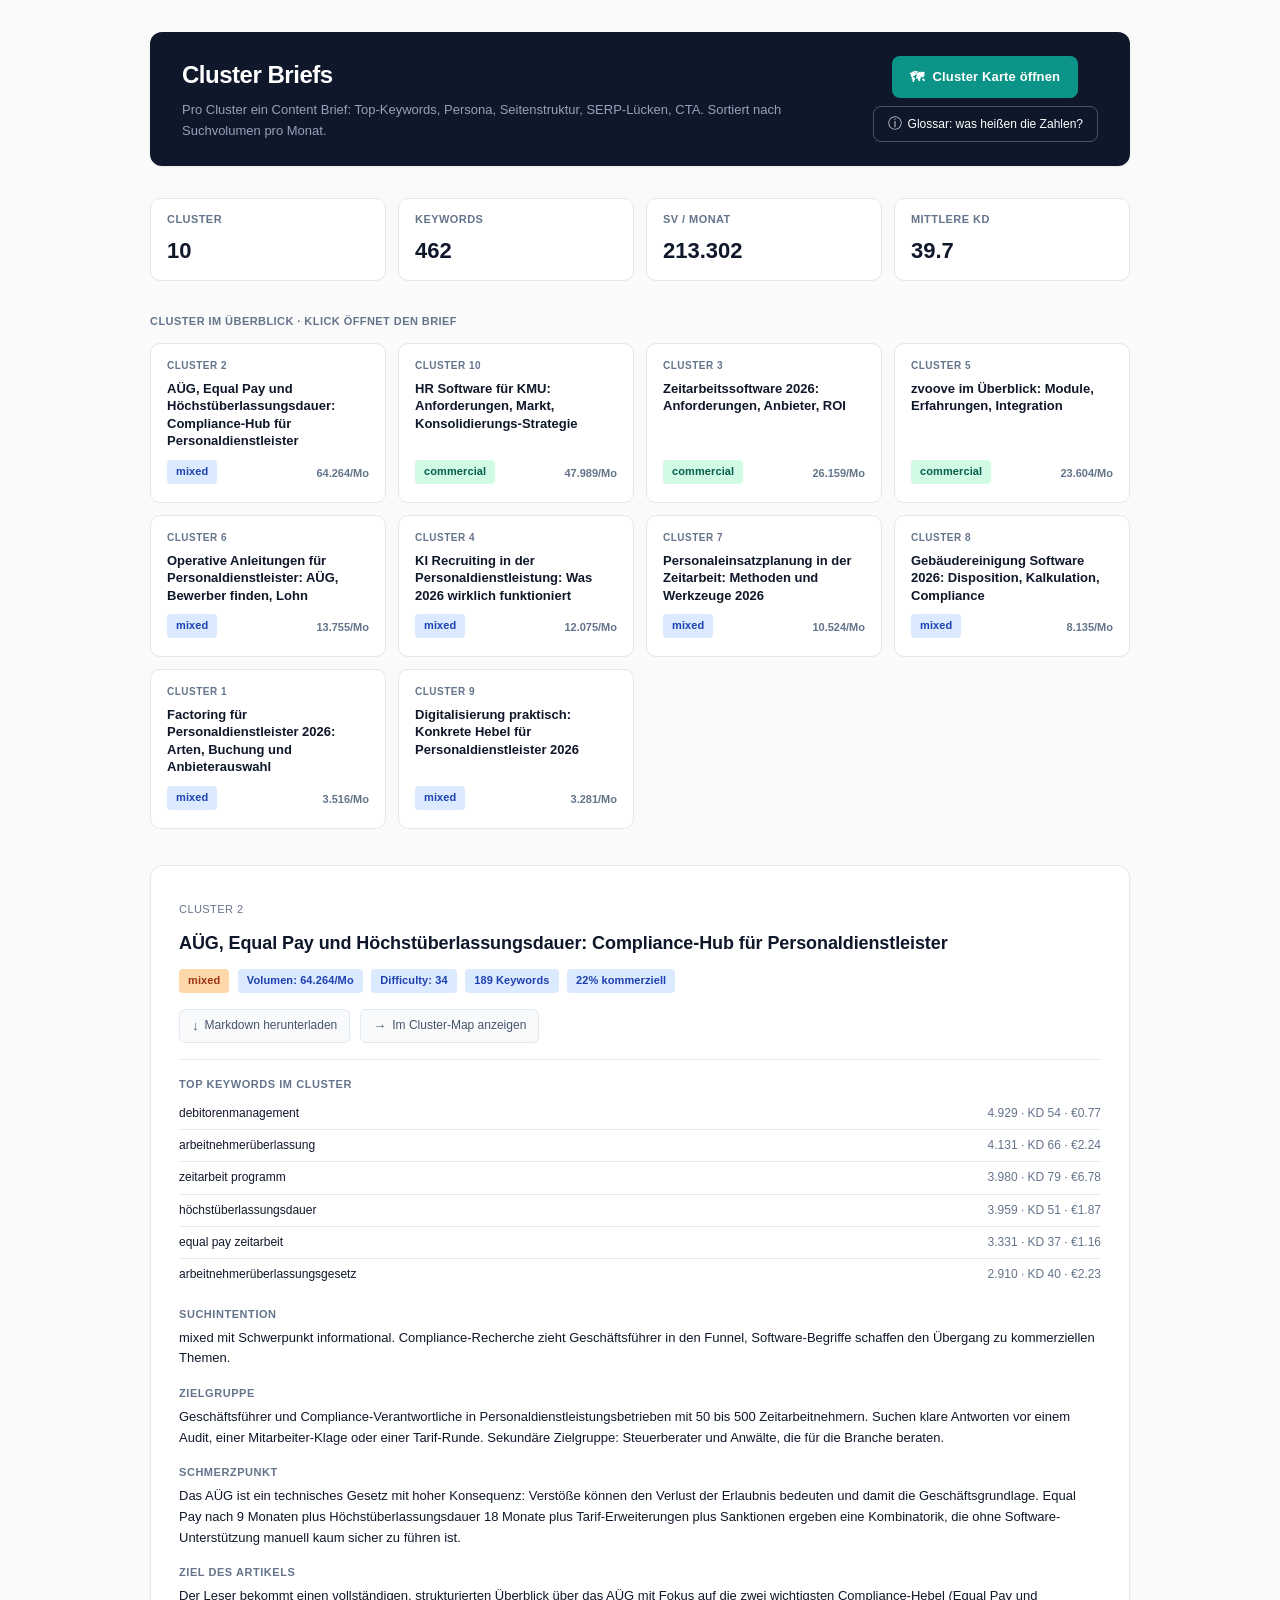
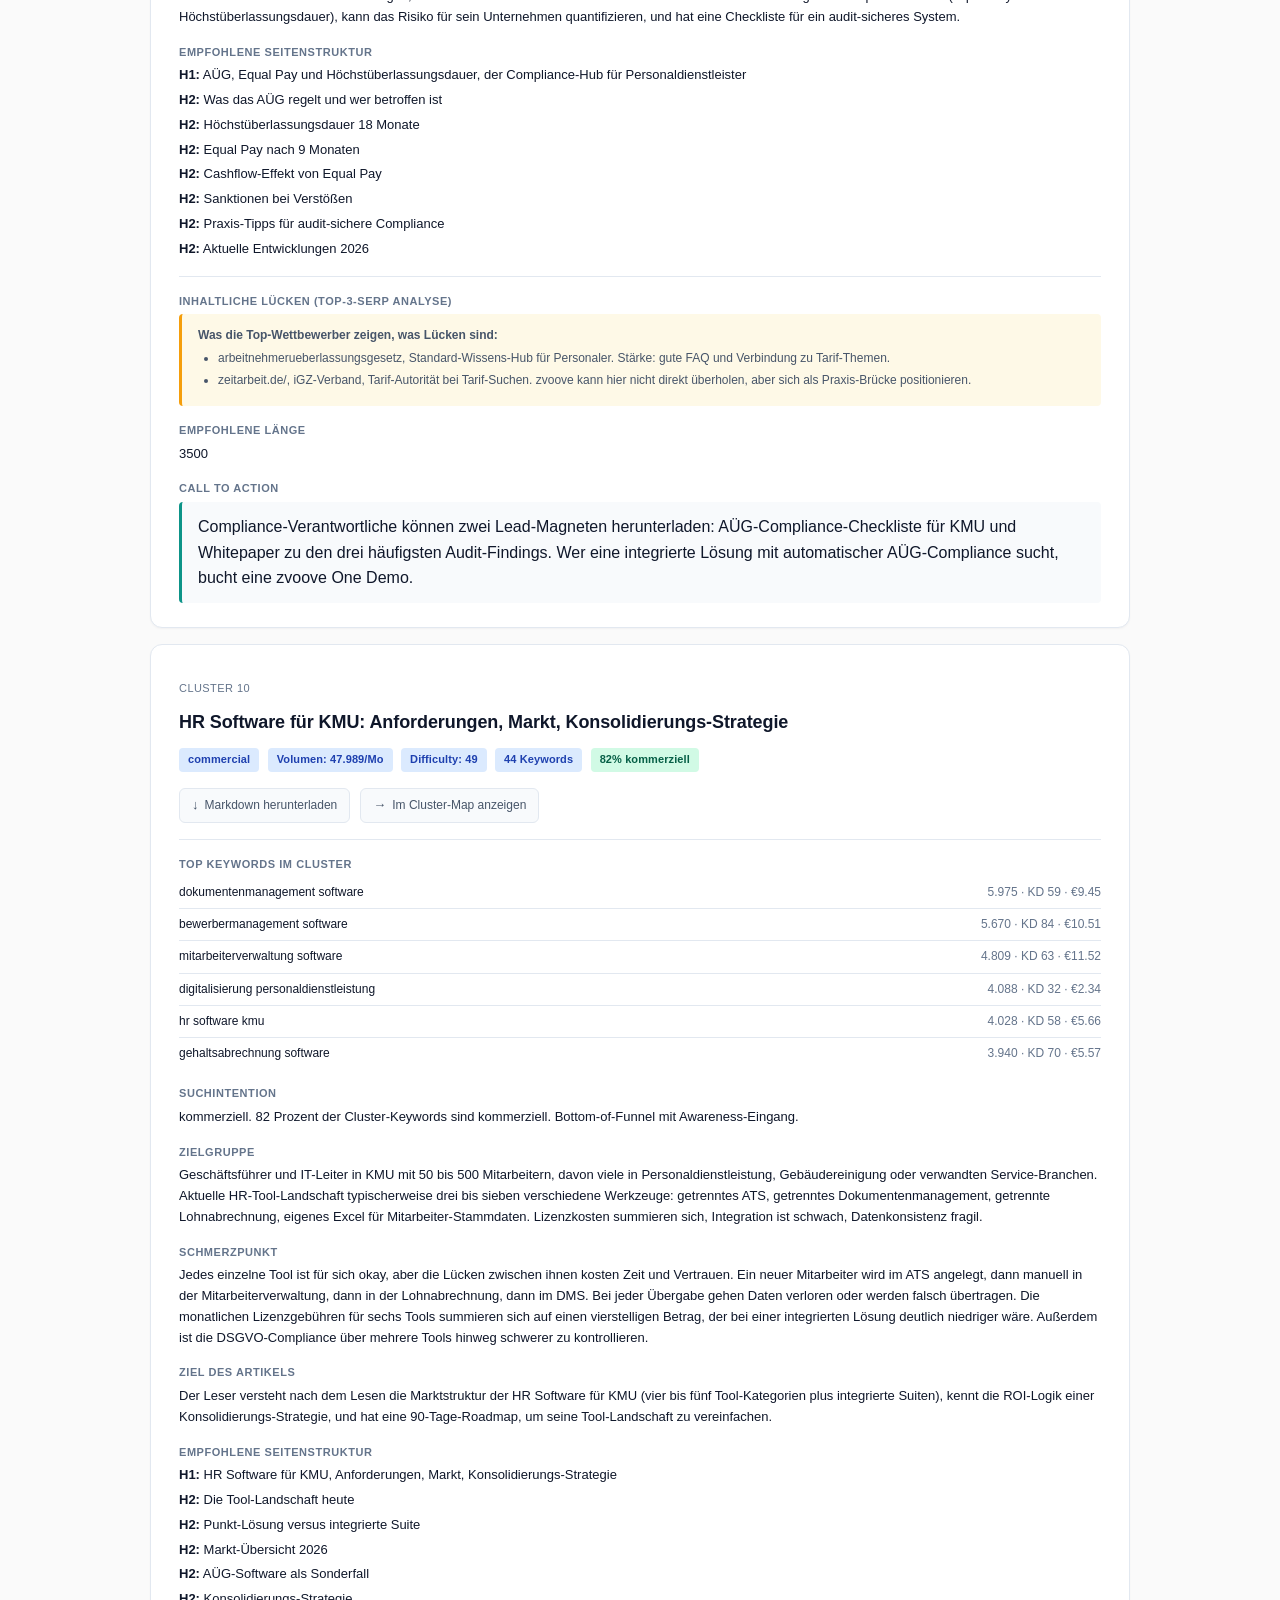
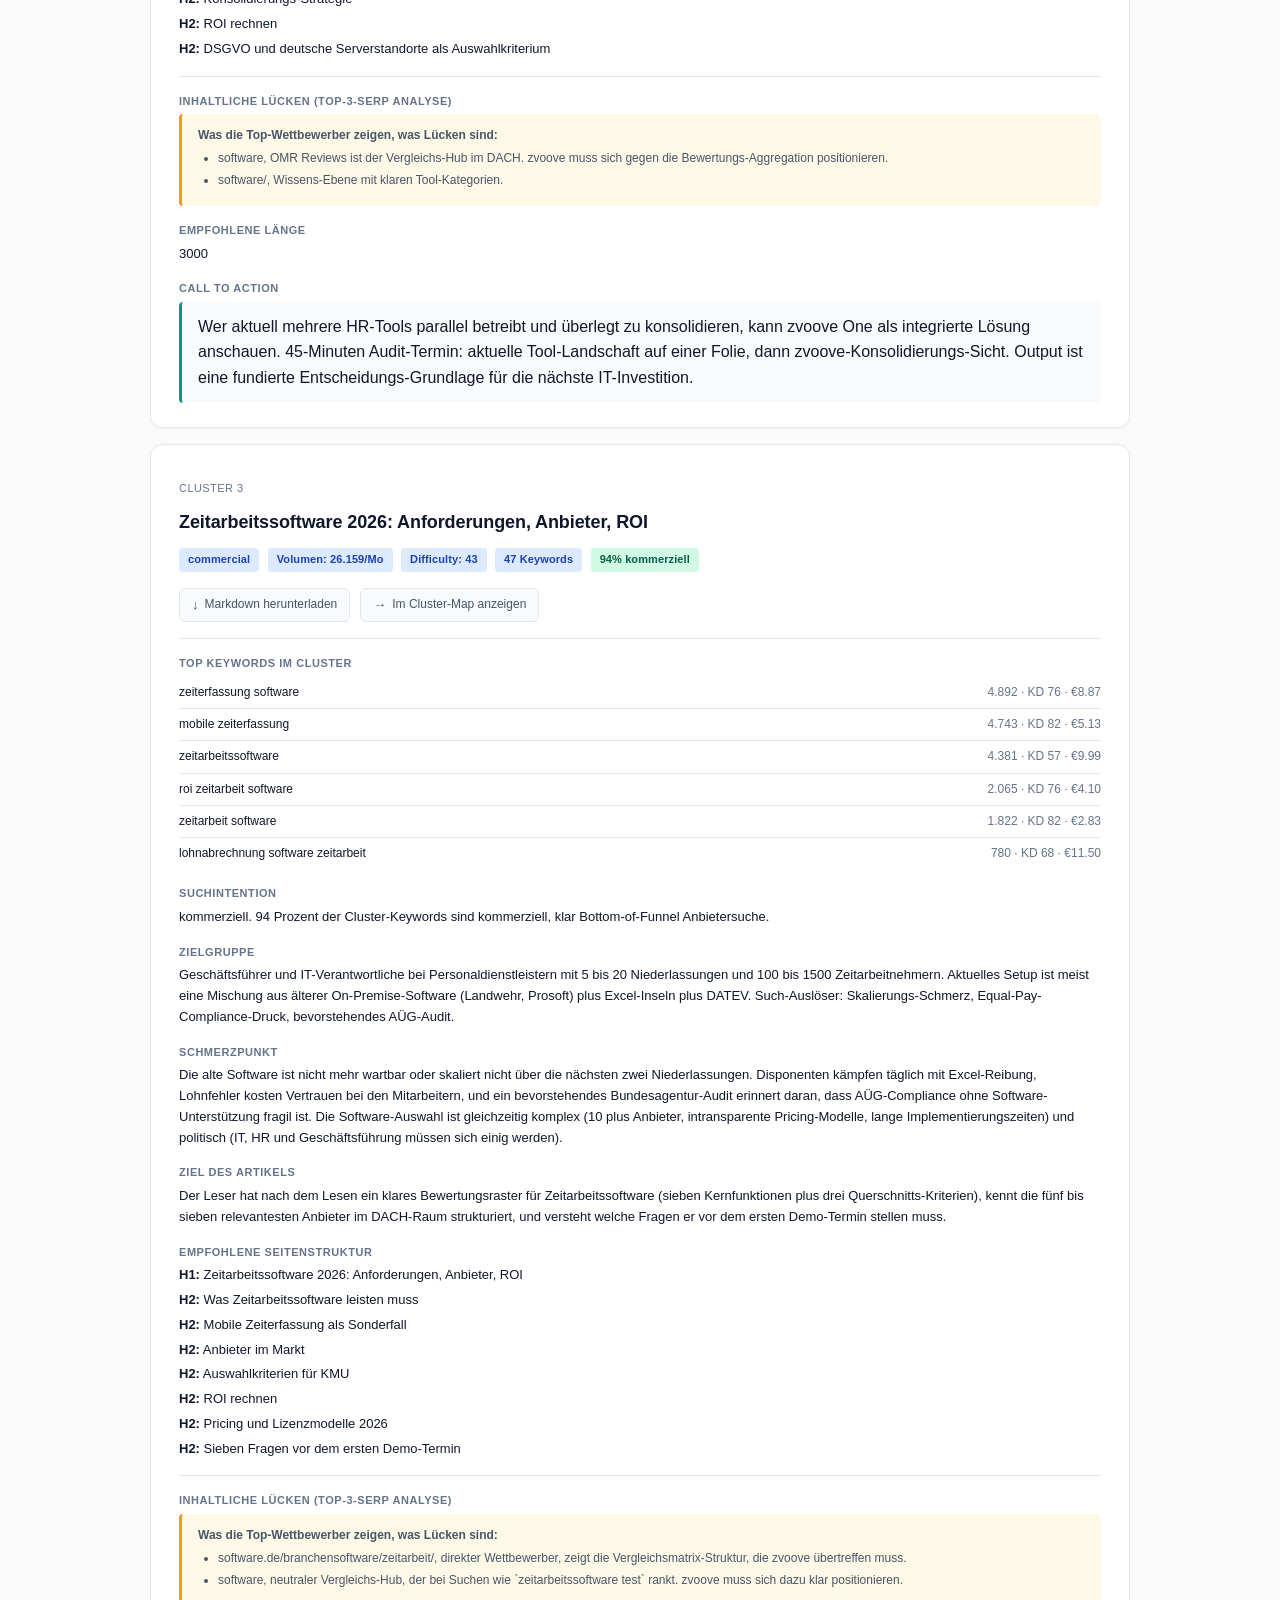
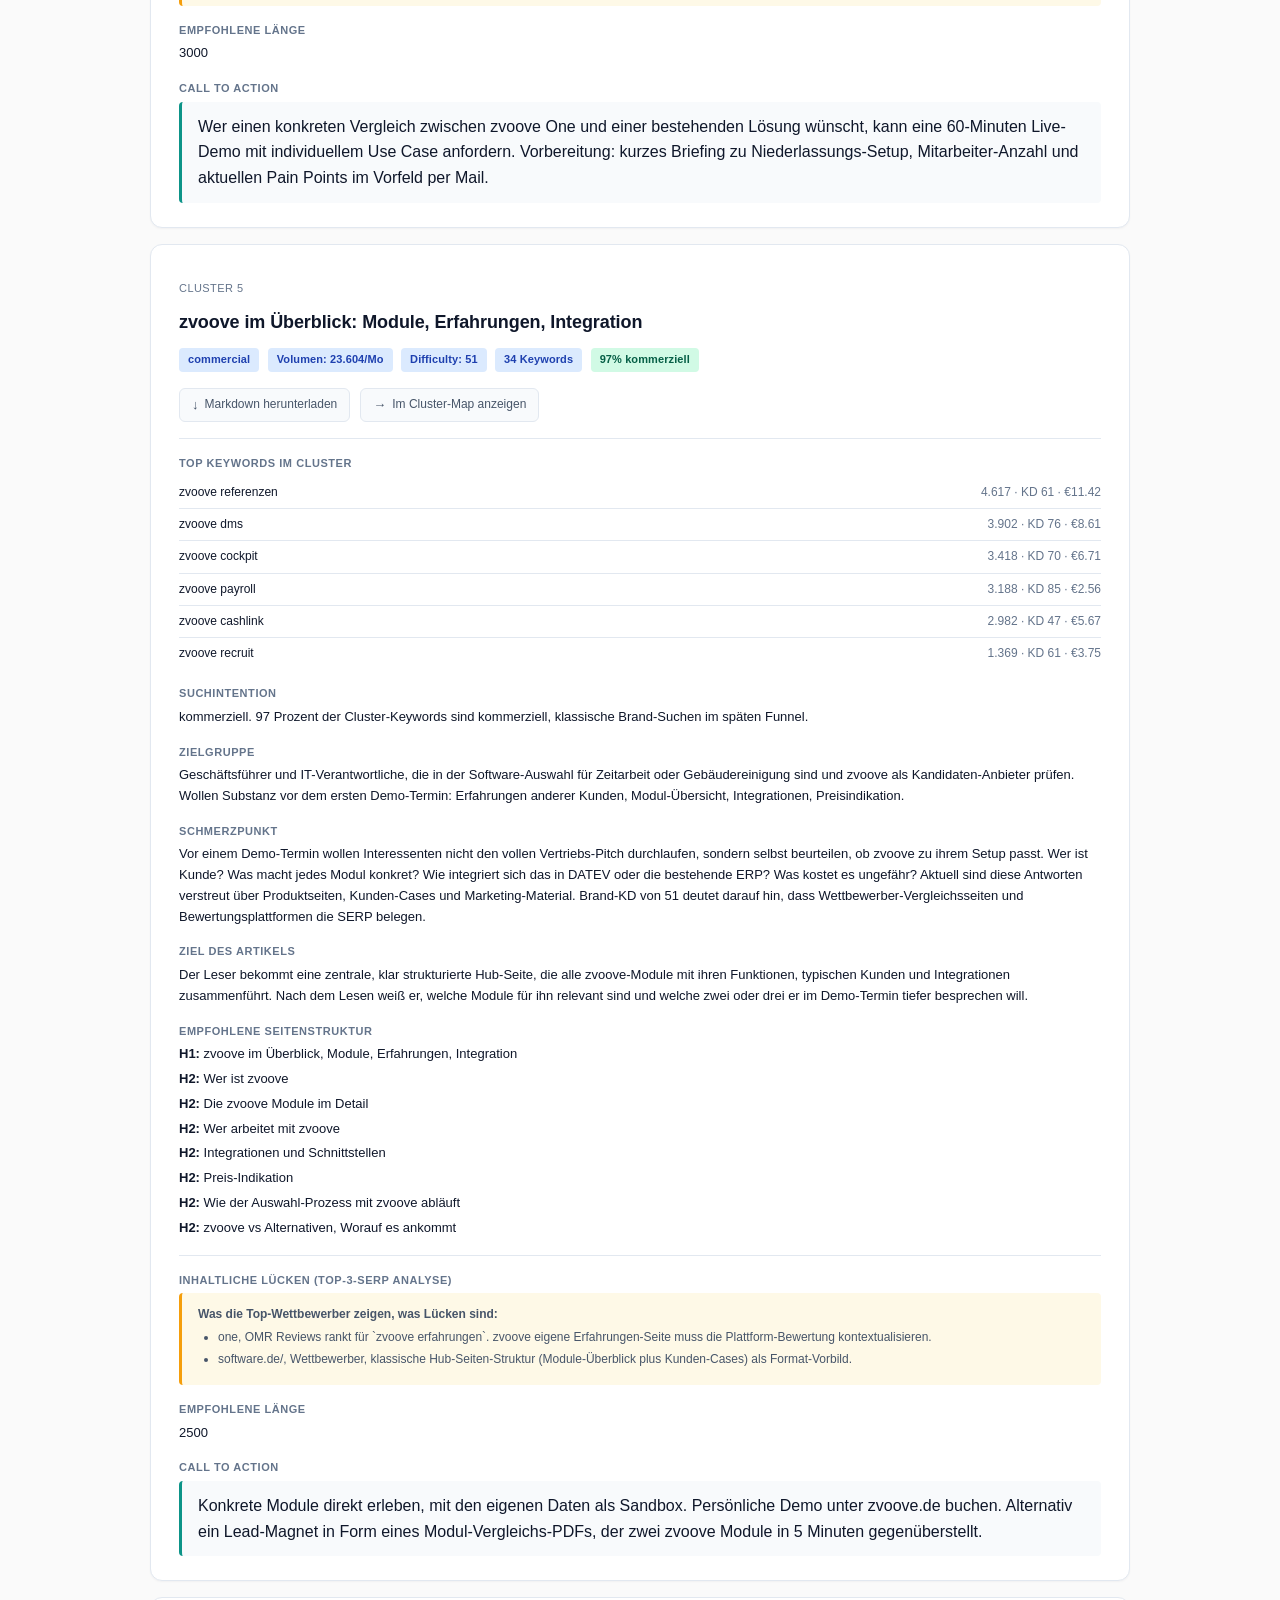
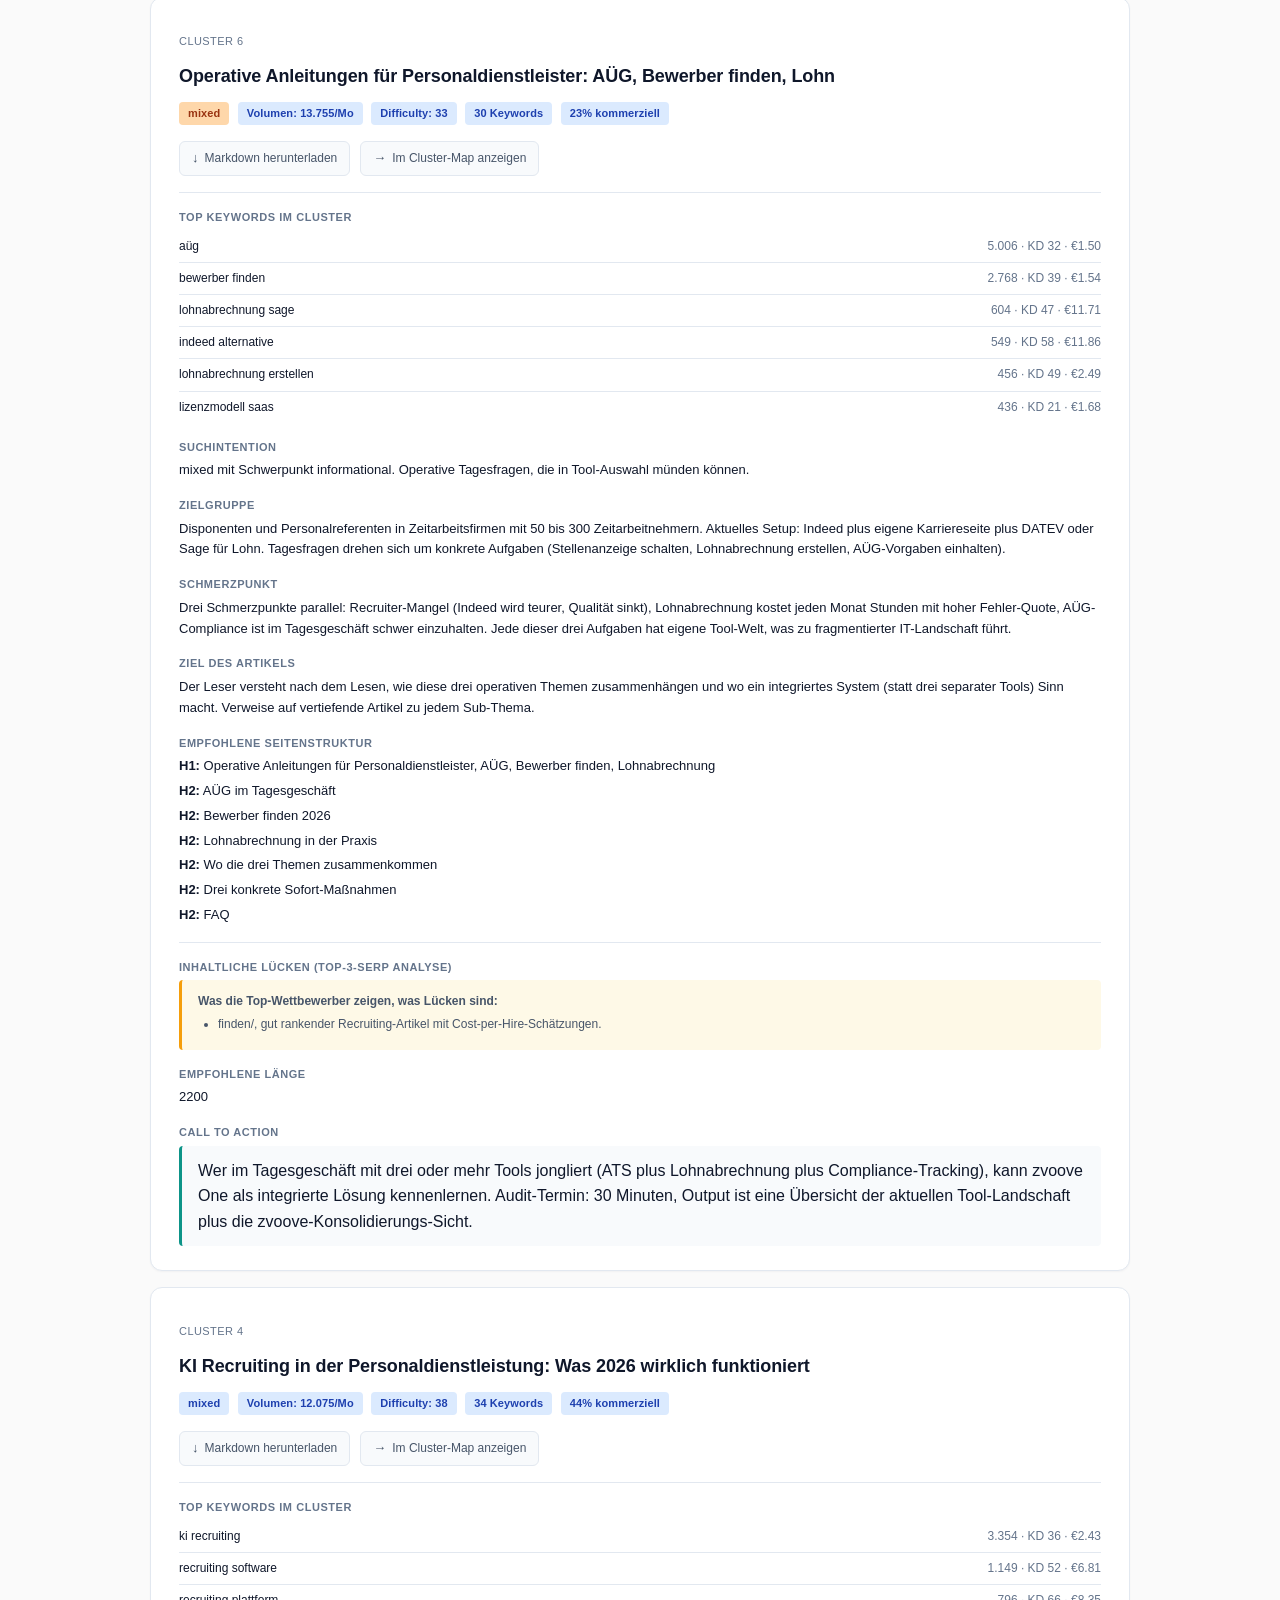
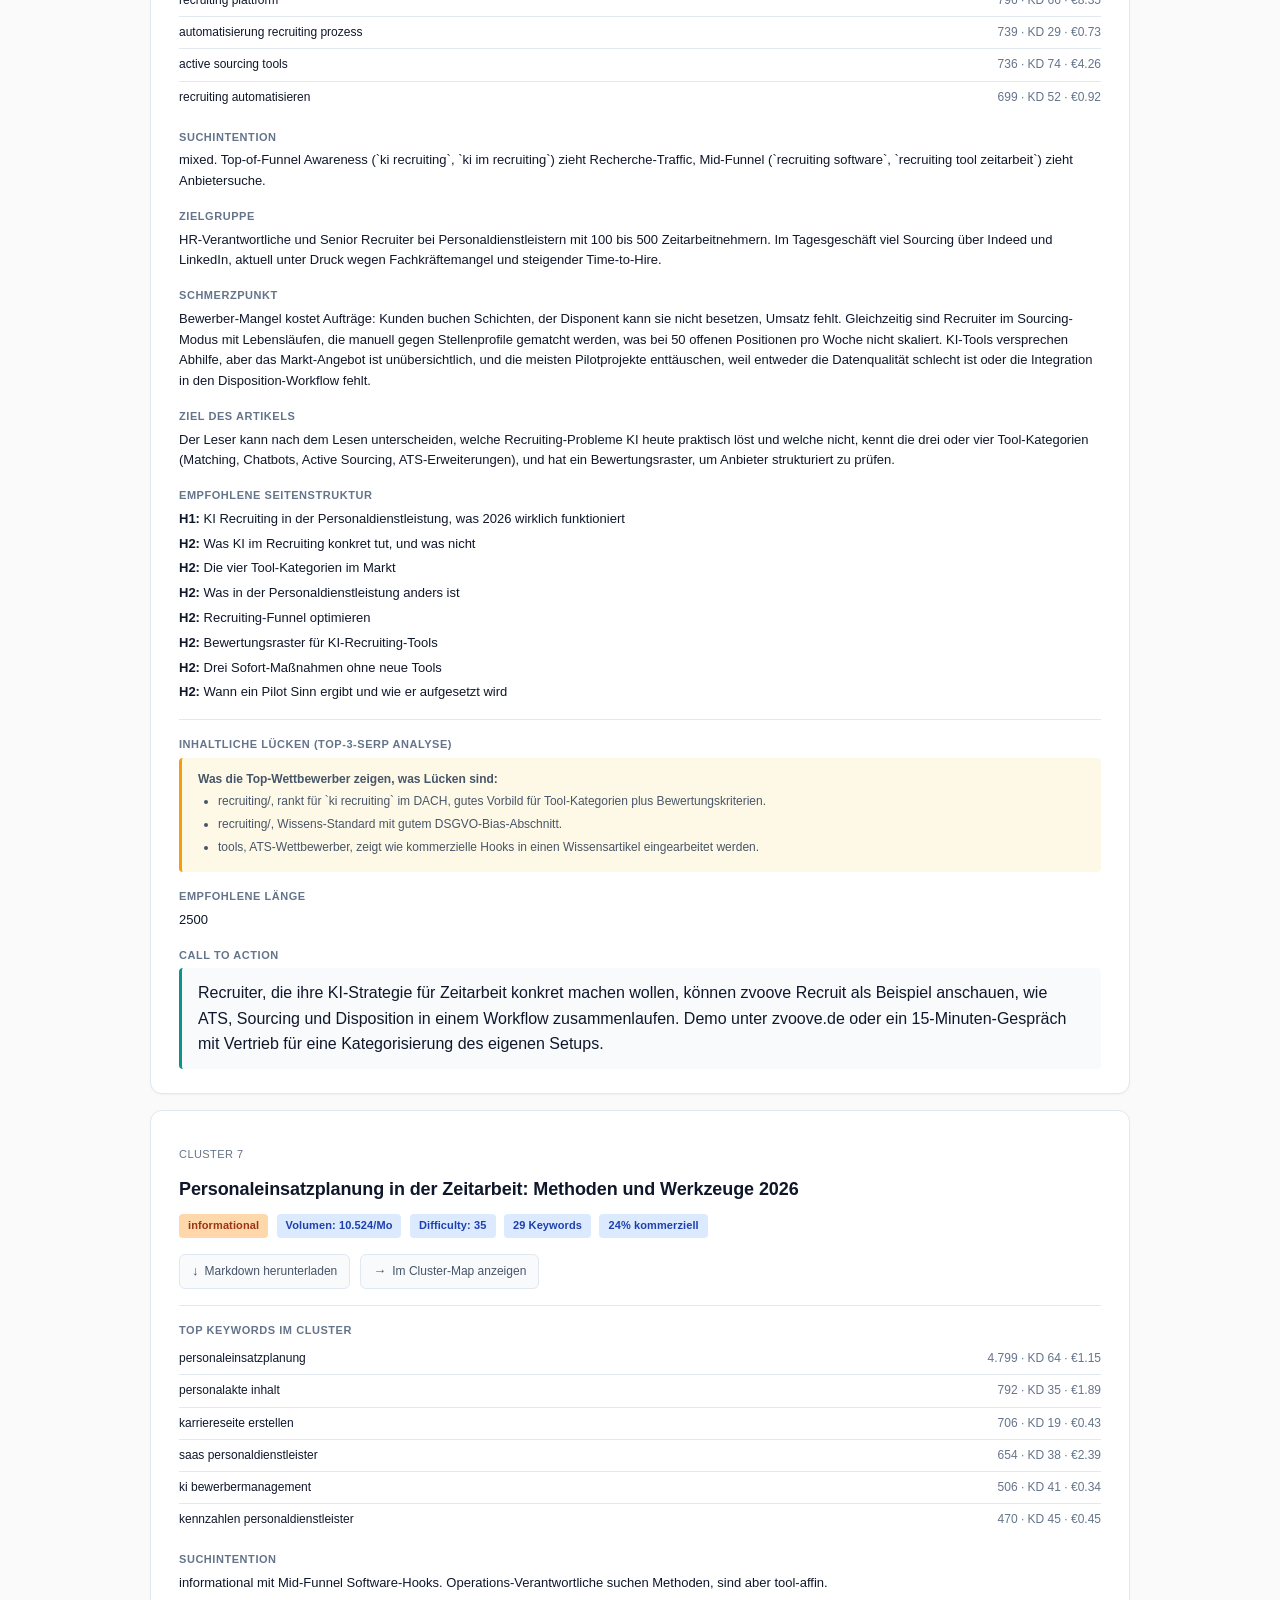
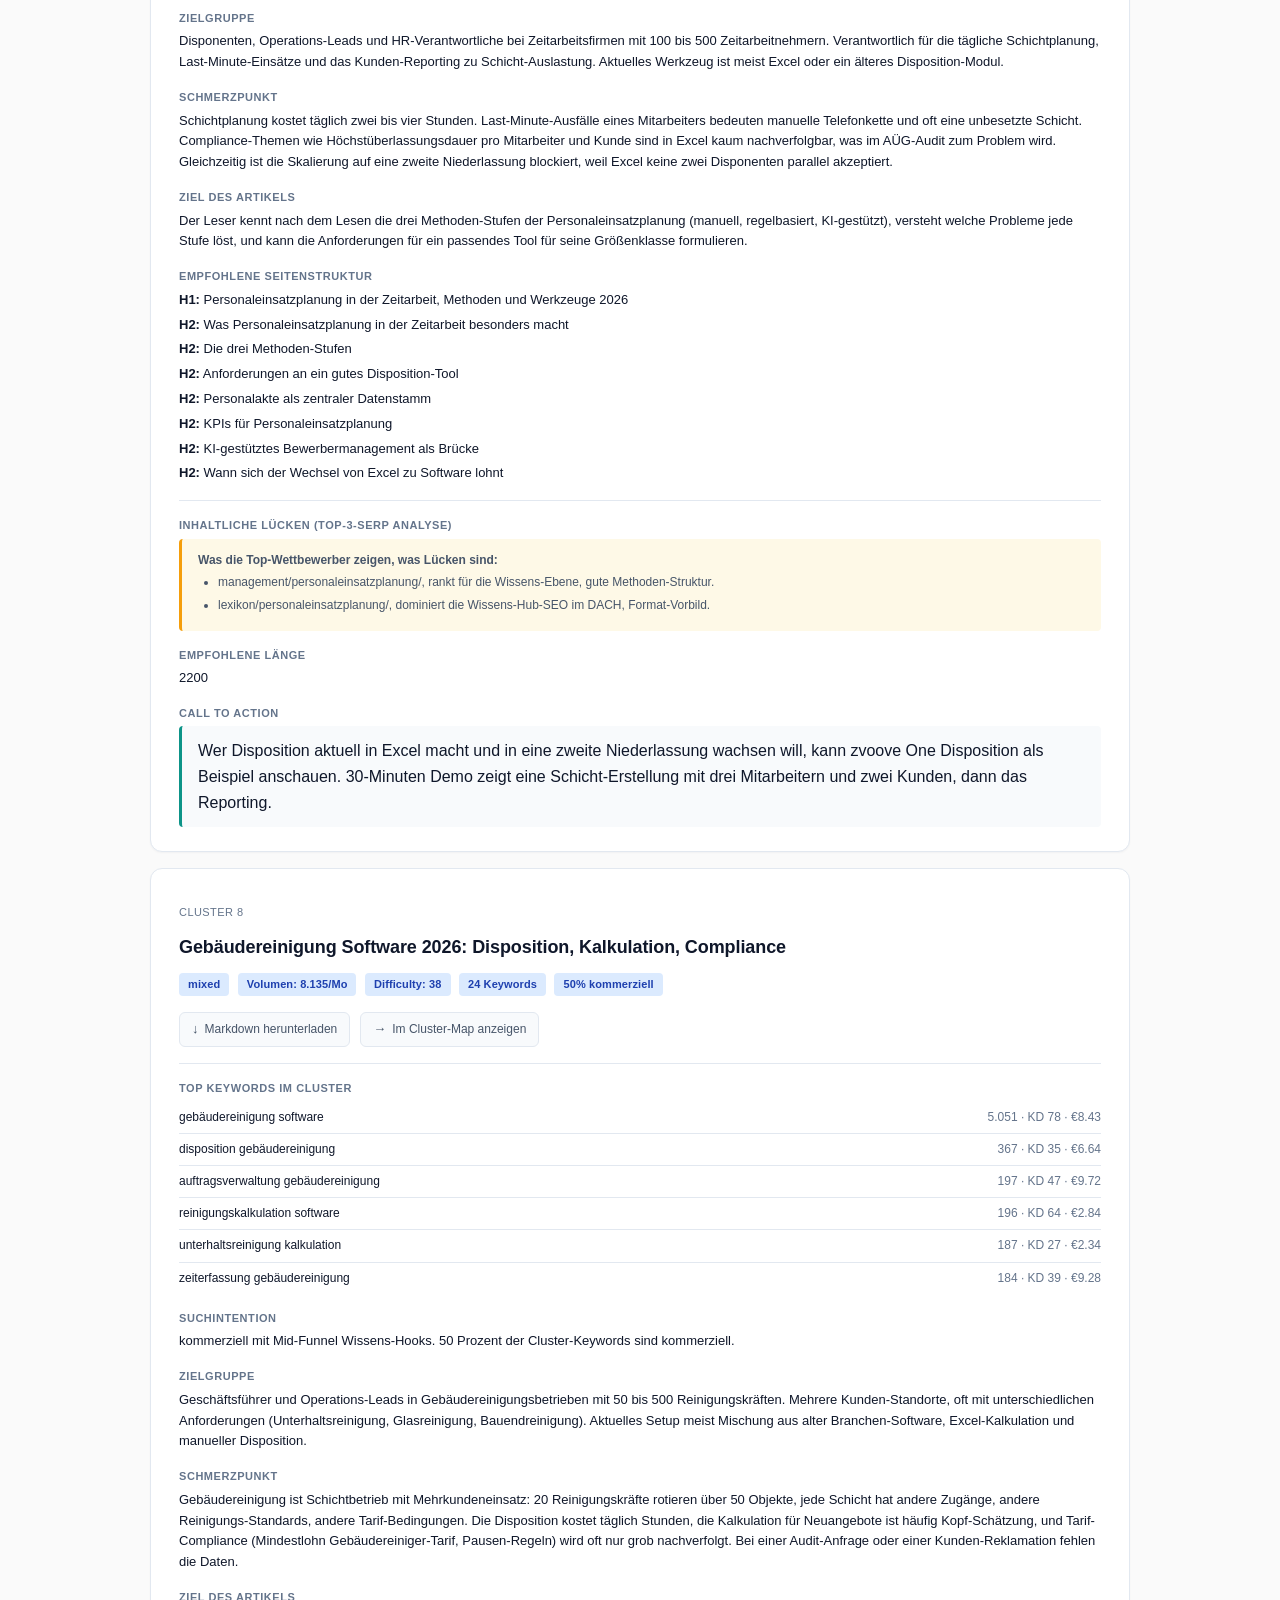
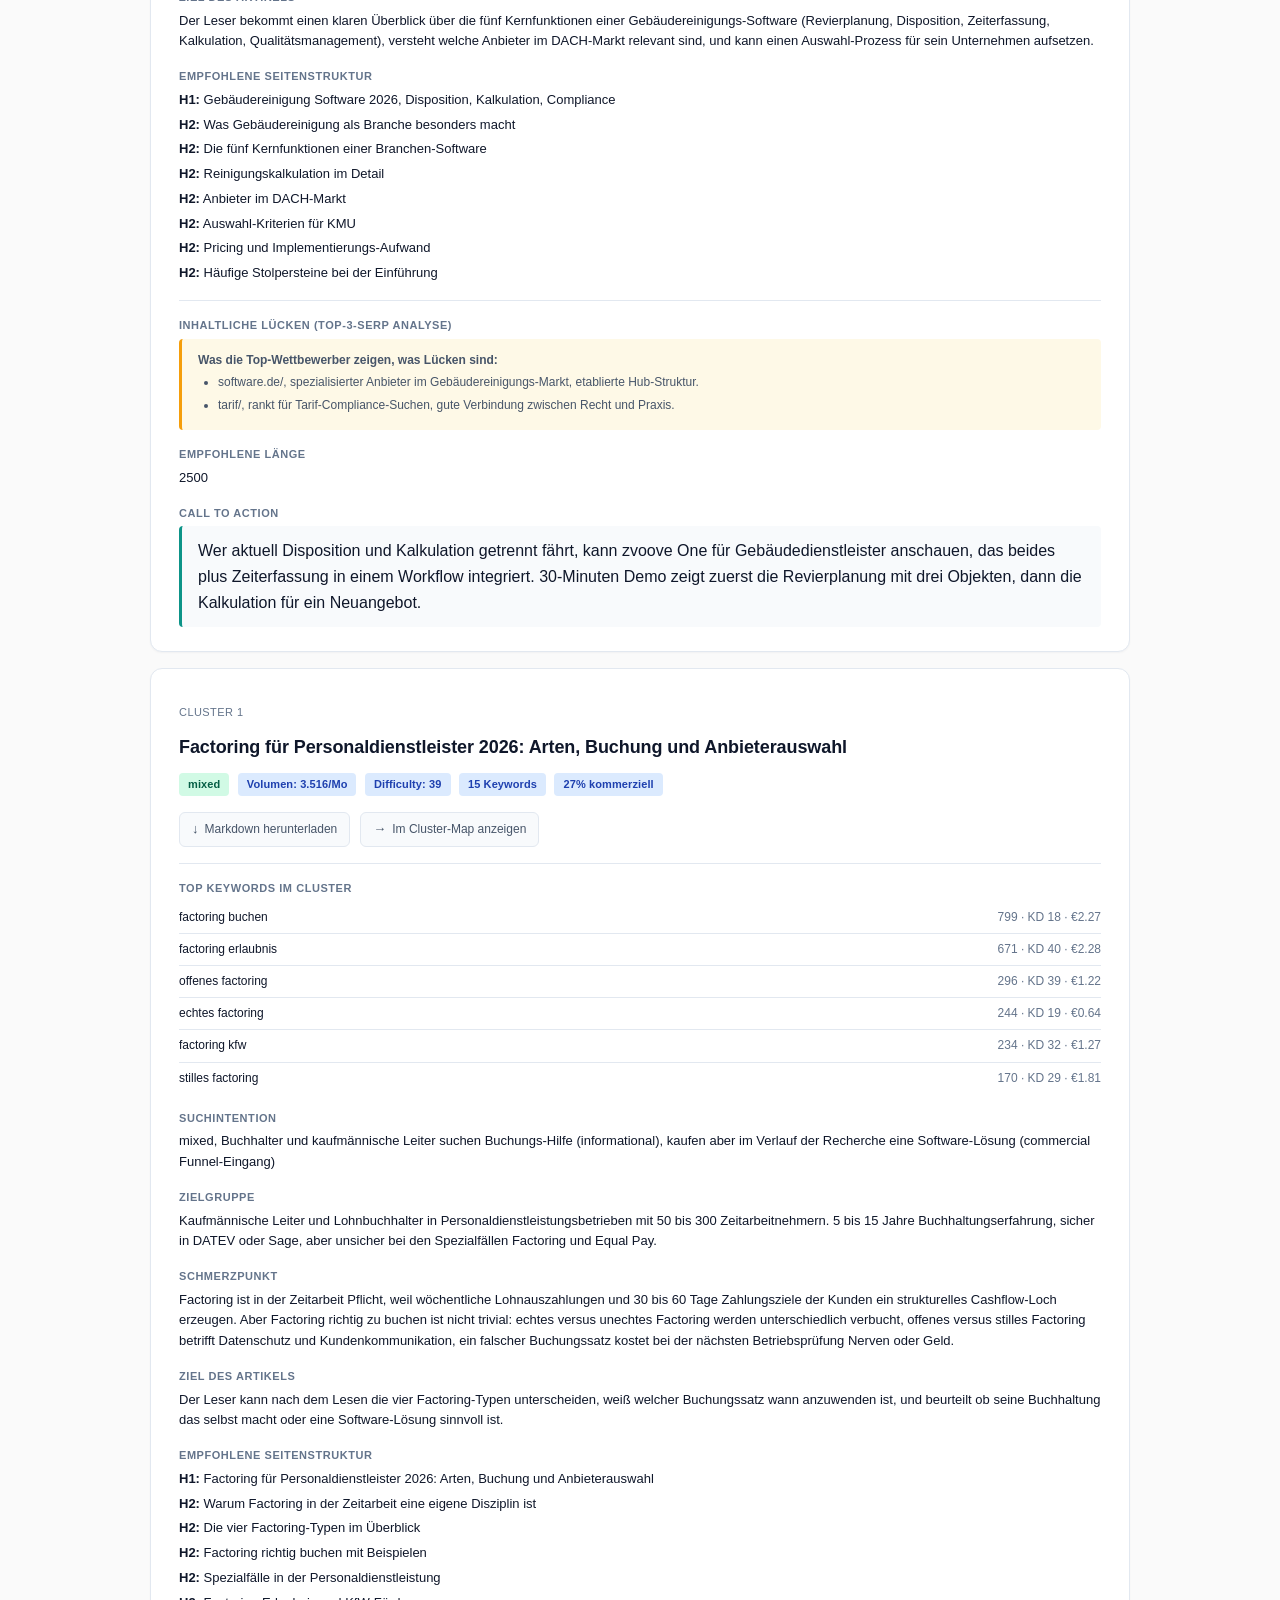
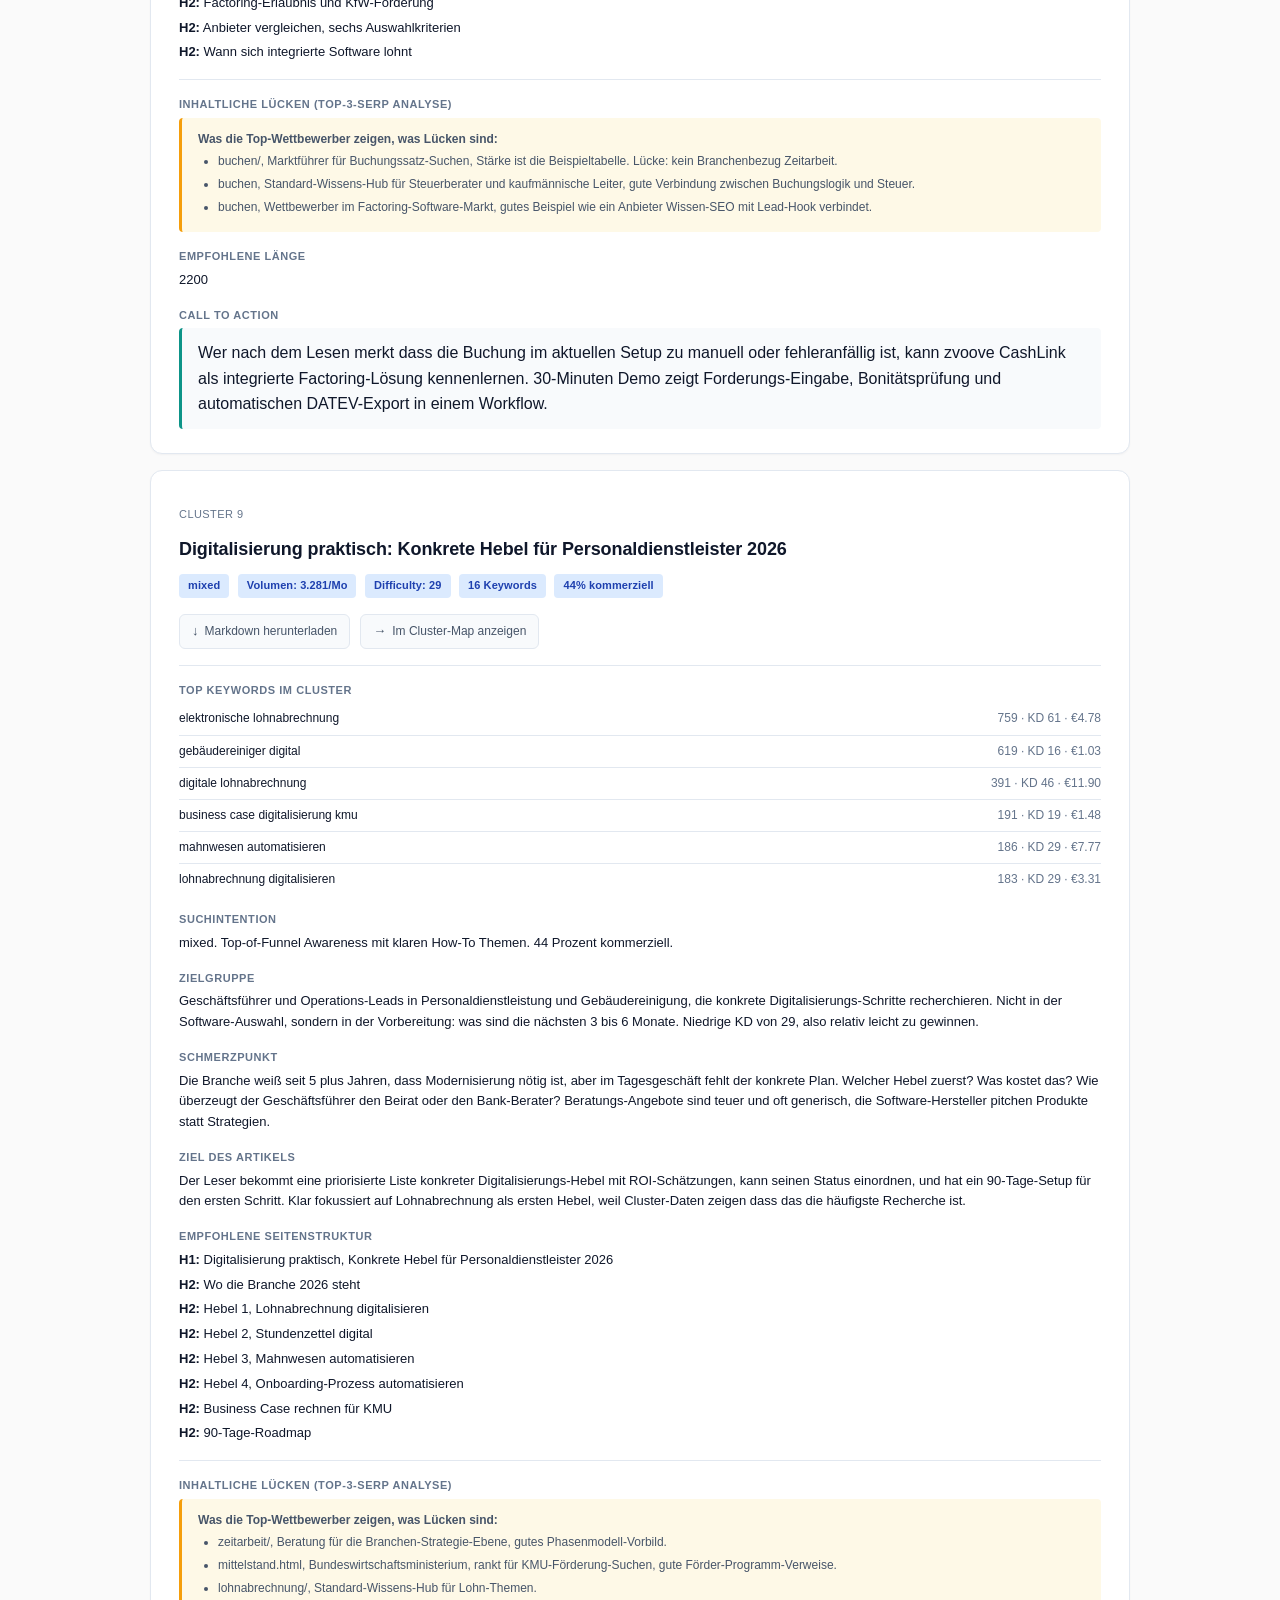
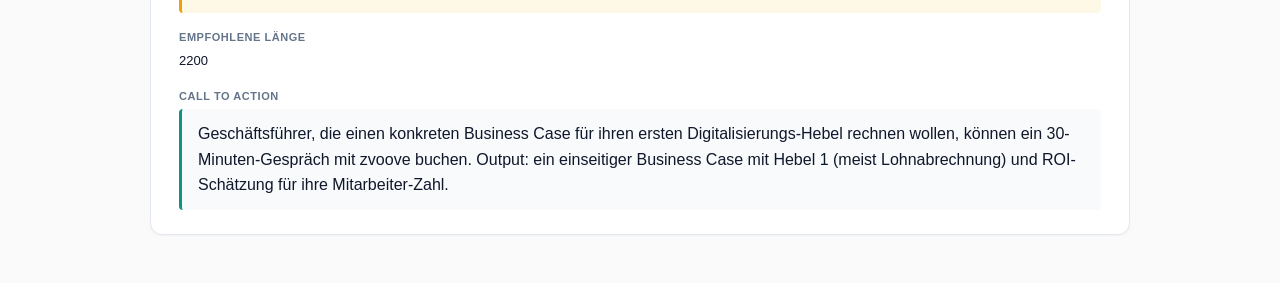
==== commit a71e3376: "feat(briefs): per-cluster export + map deep-link Each cluster card on the briefs dashboard now has t" ====
--- a/output/briefings/index.html
+++ b/output/briefings/index.html
@@ -136,6 +136,18 @@
 .cluster-title { font-size: 18px; font-weight: 600; margin: 0 0 6px; color: var(--text); letter-spacing: -0.005em; }
 .cluster-id { font-size: 11px; color: var(--text-muted); font-weight: 500; letter-spacing: 0.04em;
               text-transform: uppercase; }
+.brief-actions { display: flex; gap: 10px; margin: 12px 0 0; flex-wrap: wrap; }
+.action-link { display: inline-flex; align-items: center; gap: 6px;
+               font-size: 12px; font-weight: 500; padding: 6px 12px;
+               background: var(--bg-row); color: var(--text-secondary);
+               border: 1px solid var(--border); border-radius: 6px;
+               text-decoration: none;
+               transition: background 0.15s, border-color 0.15s, color 0.15s; }
+.action-link:hover { background: var(--bg-card); color: var(--primary-dark);
+                     border-color: var(--primary); }
+.action-link::before { font-weight: 700; font-size: 13px; }
+.action-link.download::before { content: "↓"; }
+.action-link.map::before { content: "→"; }
 .badge { display: inline-block; font-size: 11px; padding: 3px 9px; border-radius: 4px;
          font-weight: 600; margin-right: 4px; margin-bottom: 4px; letter-spacing: 0.01em; }
 .badge-info { background: var(--badge-info-bg); color: var(--badge-info-fg); }
@@ -282,6 +294,10 @@
     <span class="badge badge-info">189 Keywords</span>
     <span class="badge badge-info">22% kommerziell</span>
   </div>
+  <div class="brief-actions">
+    <a class="action-link download" href="cluster_02.md" download>Markdown herunterladen</a>
+    <a class="action-link map" href="../clustering/cluster_map.html#cluster-2" target="_blank" rel="noopener">Im Cluster-Map anzeigen</a>
+  </div>
 
   <hr class="divider">
 
@@ -334,6 +350,10 @@
     <span class="badge badge-info">44 Keywords</span>
     <span class="badge badge-ok">82% kommerziell</span>
   </div>
+  <div class="brief-actions">
+    <a class="action-link download" href="cluster_10.md" download>Markdown herunterladen</a>
+    <a class="action-link map" href="../clustering/cluster_map.html#cluster-10" target="_blank" rel="noopener">Im Cluster-Map anzeigen</a>
+  </div>
 
   <hr class="divider">
 
@@ -386,6 +406,10 @@
     <span class="badge badge-info">47 Keywords</span>
     <span class="badge badge-ok">94% kommerziell</span>
   </div>
+  <div class="brief-actions">
+    <a class="action-link download" href="cluster_03.md" download>Markdown herunterladen</a>
+    <a class="action-link map" href="../clustering/cluster_map.html#cluster-3" target="_blank" rel="noopener">Im Cluster-Map anzeigen</a>
+  </div>
 
   <hr class="divider">
 
@@ -438,6 +462,10 @@
     <span class="badge badge-info">34 Keywords</span>
     <span class="badge badge-ok">97% kommerziell</span>
   </div>
+  <div class="brief-actions">
+    <a class="action-link download" href="cluster_05.md" download>Markdown herunterladen</a>
+    <a class="action-link map" href="../clustering/cluster_map.html#cluster-5" target="_blank" rel="noopener">Im Cluster-Map anzeigen</a>
+  </div>
 
   <hr class="divider">
 
@@ -490,6 +518,10 @@
     <span class="badge badge-info">30 Keywords</span>
     <span class="badge badge-info">23% kommerziell</span>
   </div>
+  <div class="brief-actions">
+    <a class="action-link download" href="cluster_06.md" download>Markdown herunterladen</a>
+    <a class="action-link map" href="../clustering/cluster_map.html#cluster-6" target="_blank" rel="noopener">Im Cluster-Map anzeigen</a>
+  </div>
 
   <hr class="divider">
 
@@ -540,6 +572,10 @@
     <span class="badge badge-info">Difficulty: 38</span>
     <span class="badge badge-info">34 Keywords</span>
     <span class="badge badge-info">44% kommerziell</span>
+  </div>
+  <div class="brief-actions">
+    <a class="action-link download" href="cluster_04.md" download>Markdown herunterladen</a>
+    <a class="action-link map" href="../clustering/cluster_map.html#cluster-4" target="_blank" rel="noopener">Im Cluster-Map anzeigen</a>
   </div>
 
   <hr class="divider">
@@ -593,6 +629,10 @@
     <span class="badge badge-info">29 Keywords</span>
     <span class="badge badge-info">24% kommerziell</span>
   </div>
+  <div class="brief-actions">
+    <a class="action-link download" href="cluster_07.md" download>Markdown herunterladen</a>
+    <a class="action-link map" href="../clustering/cluster_map.html#cluster-7" target="_blank" rel="noopener">Im Cluster-Map anzeigen</a>
+  </div>
 
   <hr class="divider">
 
@@ -645,6 +685,10 @@
     <span class="badge badge-info">24 Keywords</span>
     <span class="badge badge-info">50% kommerziell</span>
   </div>
+  <div class="brief-actions">
+    <a class="action-link download" href="cluster_08.md" download>Markdown herunterladen</a>
+    <a class="action-link map" href="../clustering/cluster_map.html#cluster-8" target="_blank" rel="noopener">Im Cluster-Map anzeigen</a>
+  </div>
 
   <hr class="divider">
 
@@ -697,6 +741,10 @@
     <span class="badge badge-info">15 Keywords</span>
     <span class="badge badge-info">27% kommerziell</span>
   </div>
+  <div class="brief-actions">
+    <a class="action-link download" href="cluster_01.md" download>Markdown herunterladen</a>
+    <a class="action-link map" href="../clustering/cluster_map.html#cluster-1" target="_blank" rel="noopener">Im Cluster-Map anzeigen</a>
+  </div>
 
   <hr class="divider">
 
@@ -749,6 +797,10 @@
     <span class="badge badge-info">16 Keywords</span>
     <span class="badge badge-info">44% kommerziell</span>
   </div>
+  <div class="brief-actions">
+    <a class="action-link download" href="cluster_09.md" download>Markdown herunterladen</a>
+    <a class="action-link map" href="../clustering/cluster_map.html#cluster-9" target="_blank" rel="noopener">Im Cluster-Map anzeigen</a>
+  </div>
 
   <hr class="divider">
 
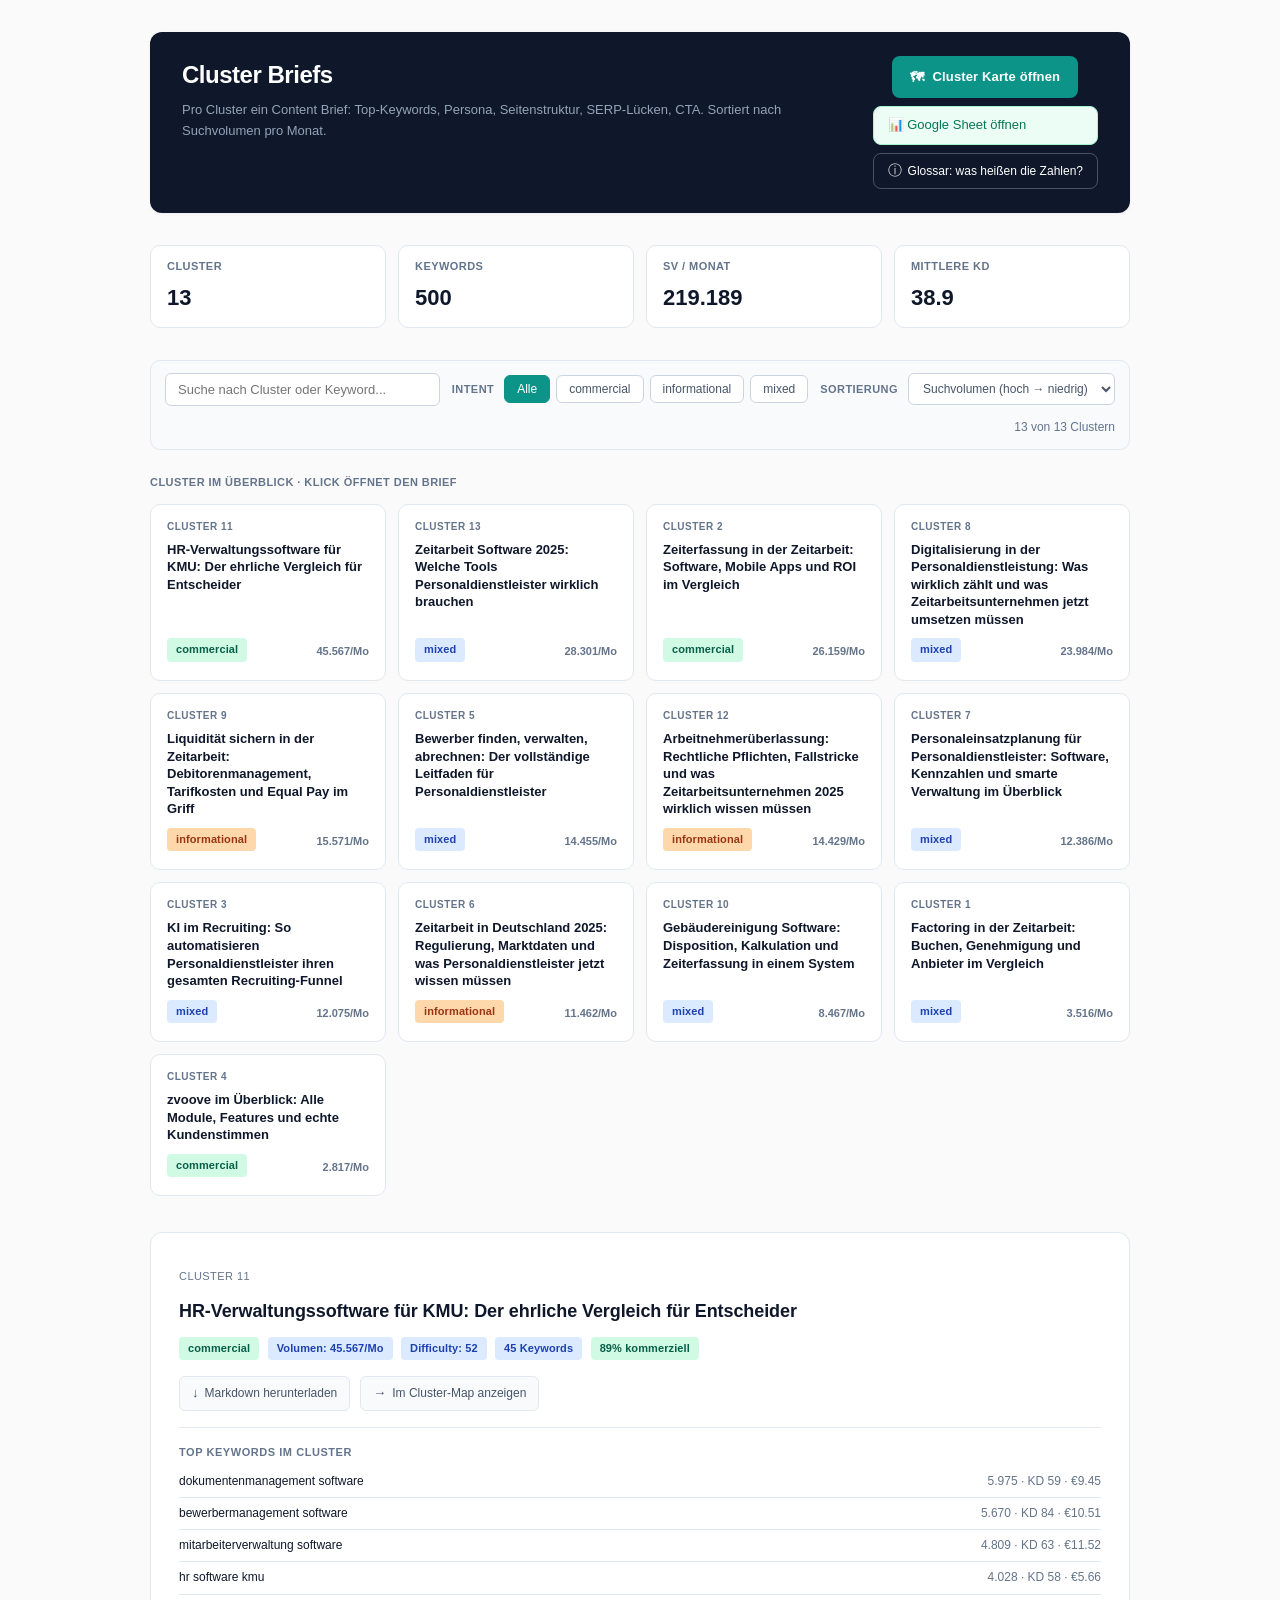
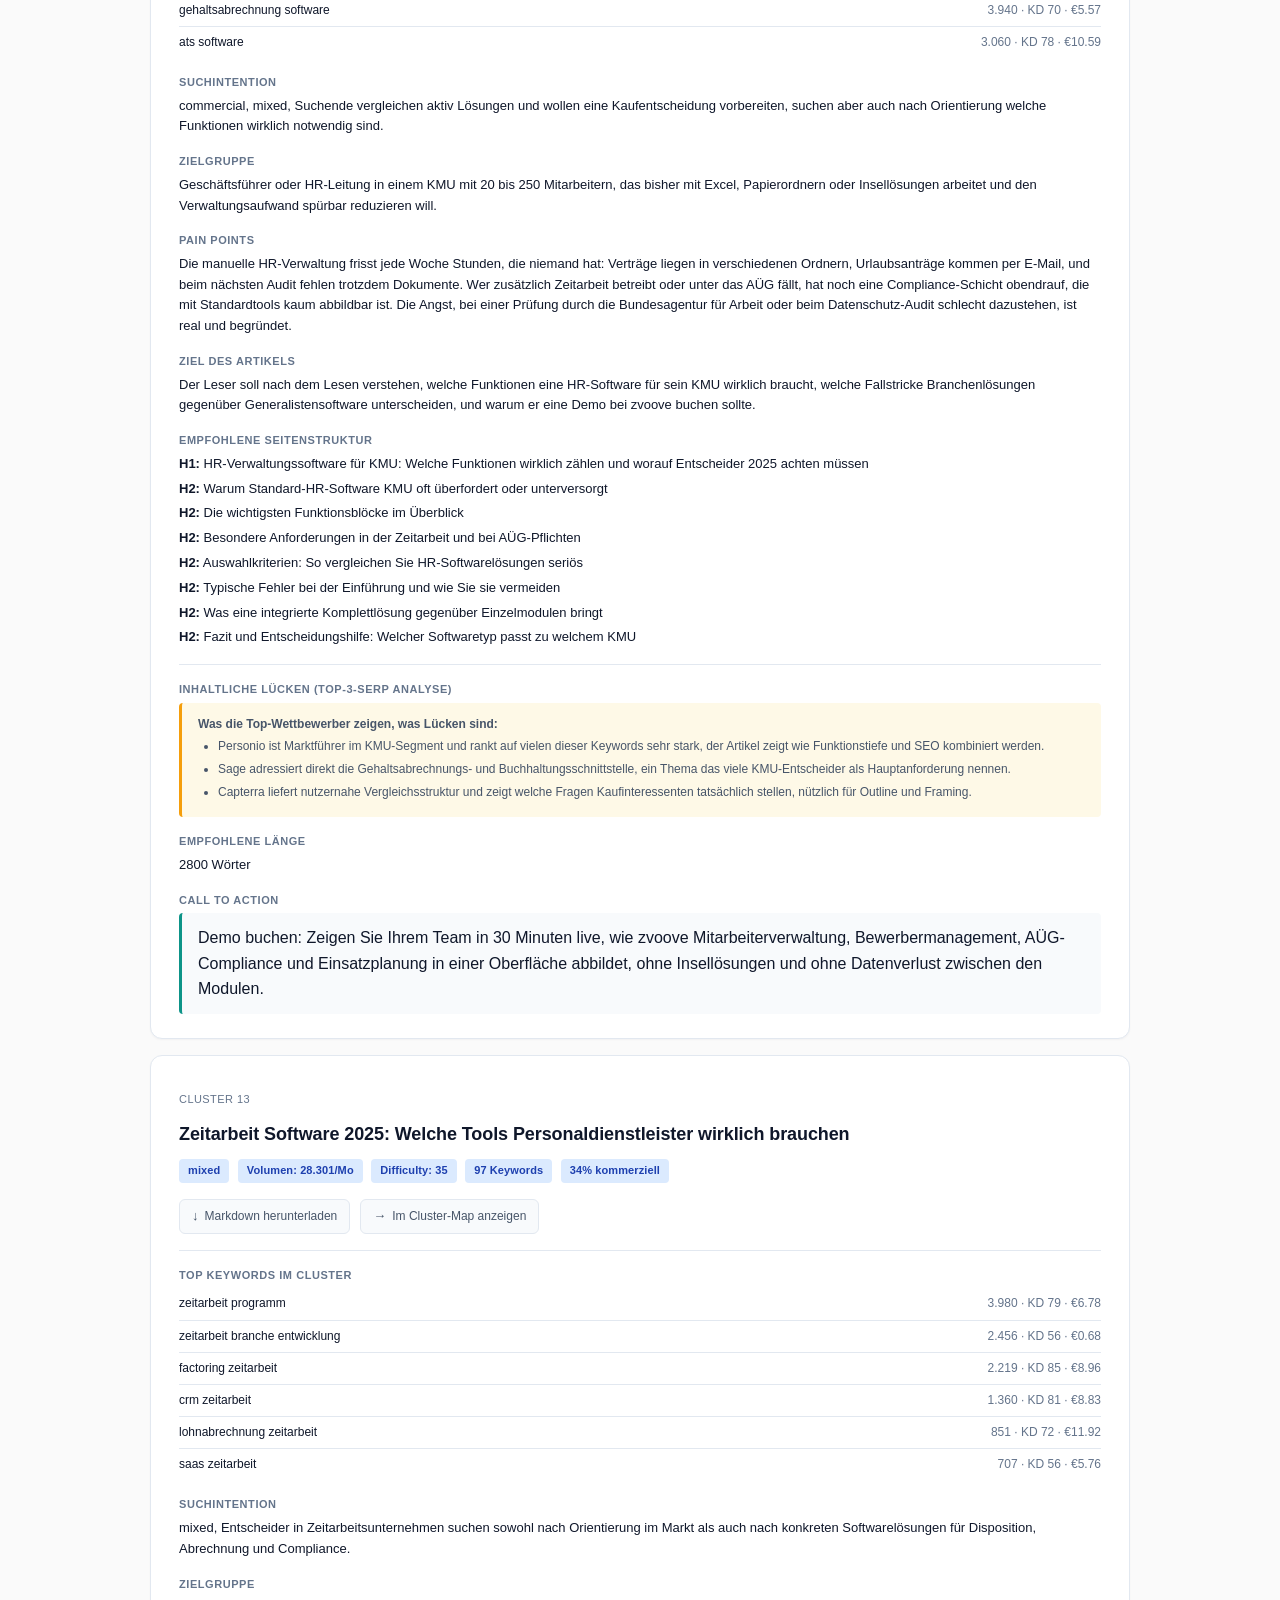
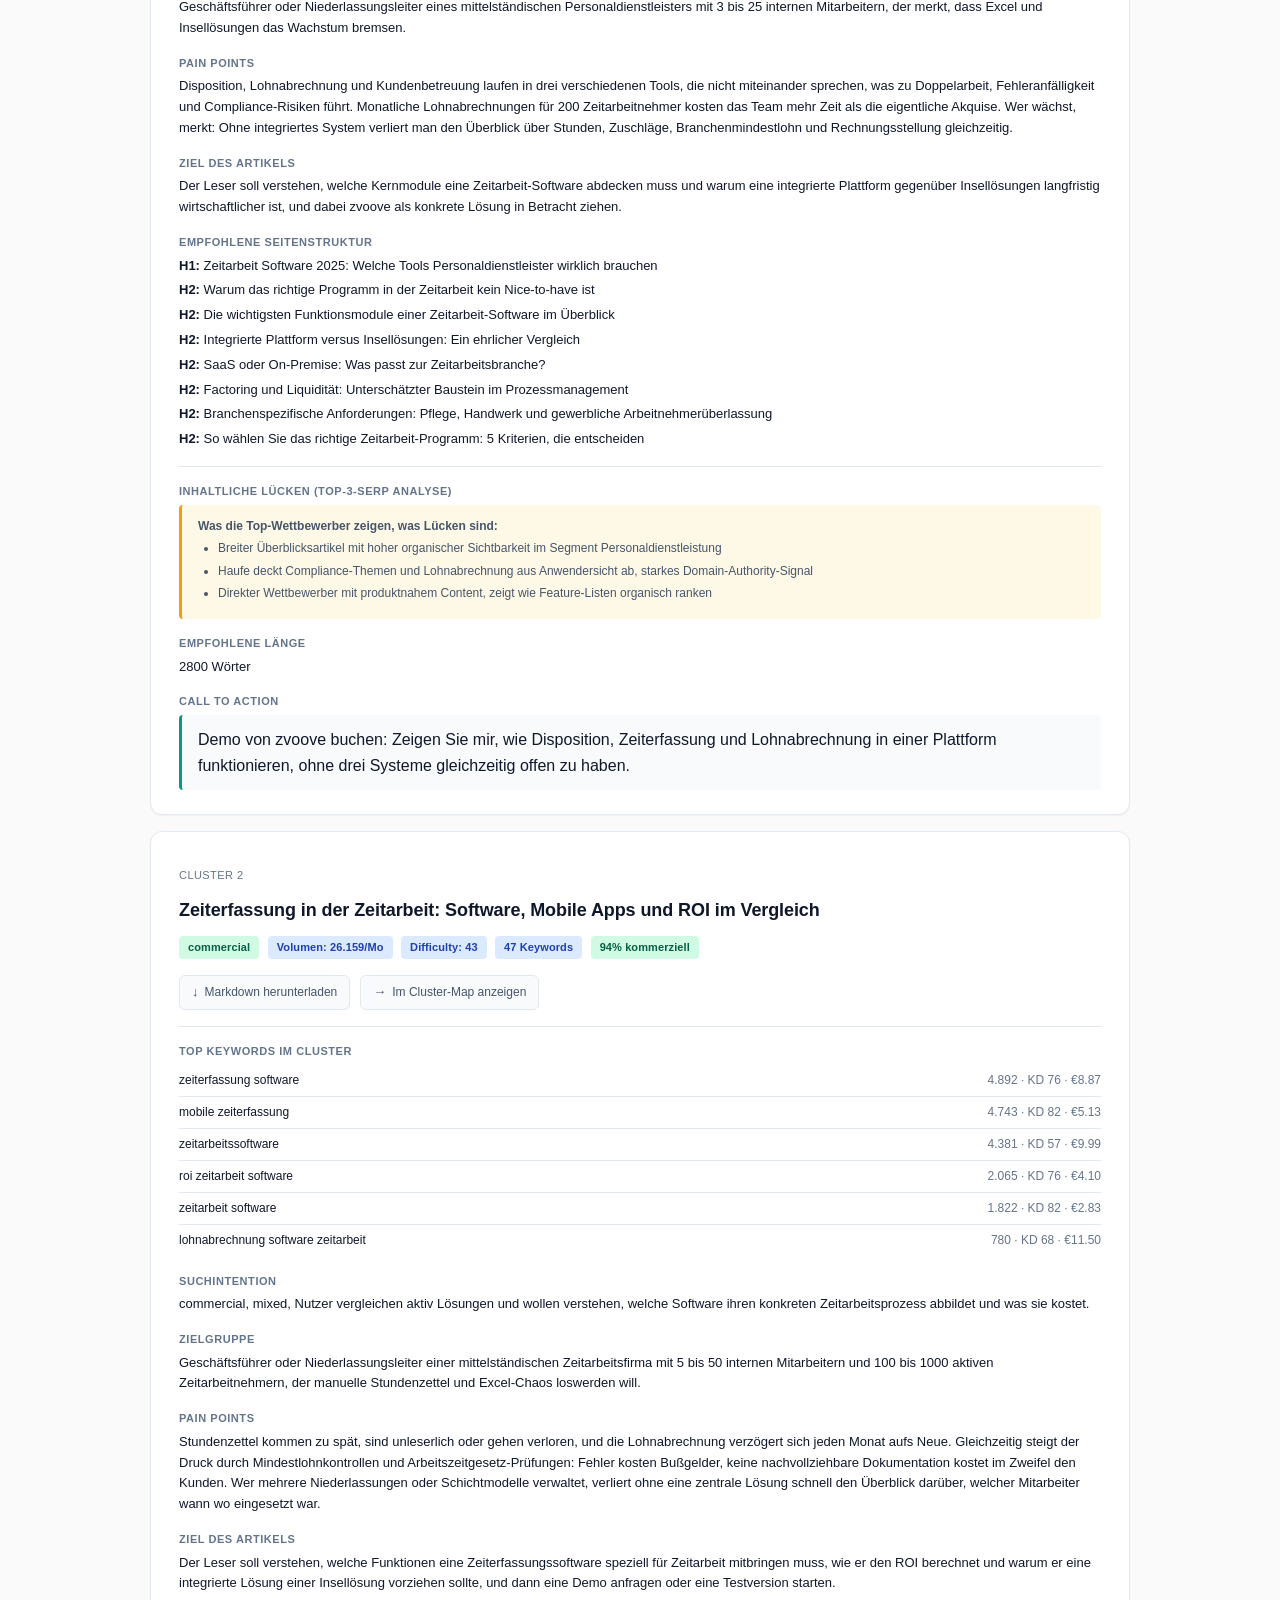
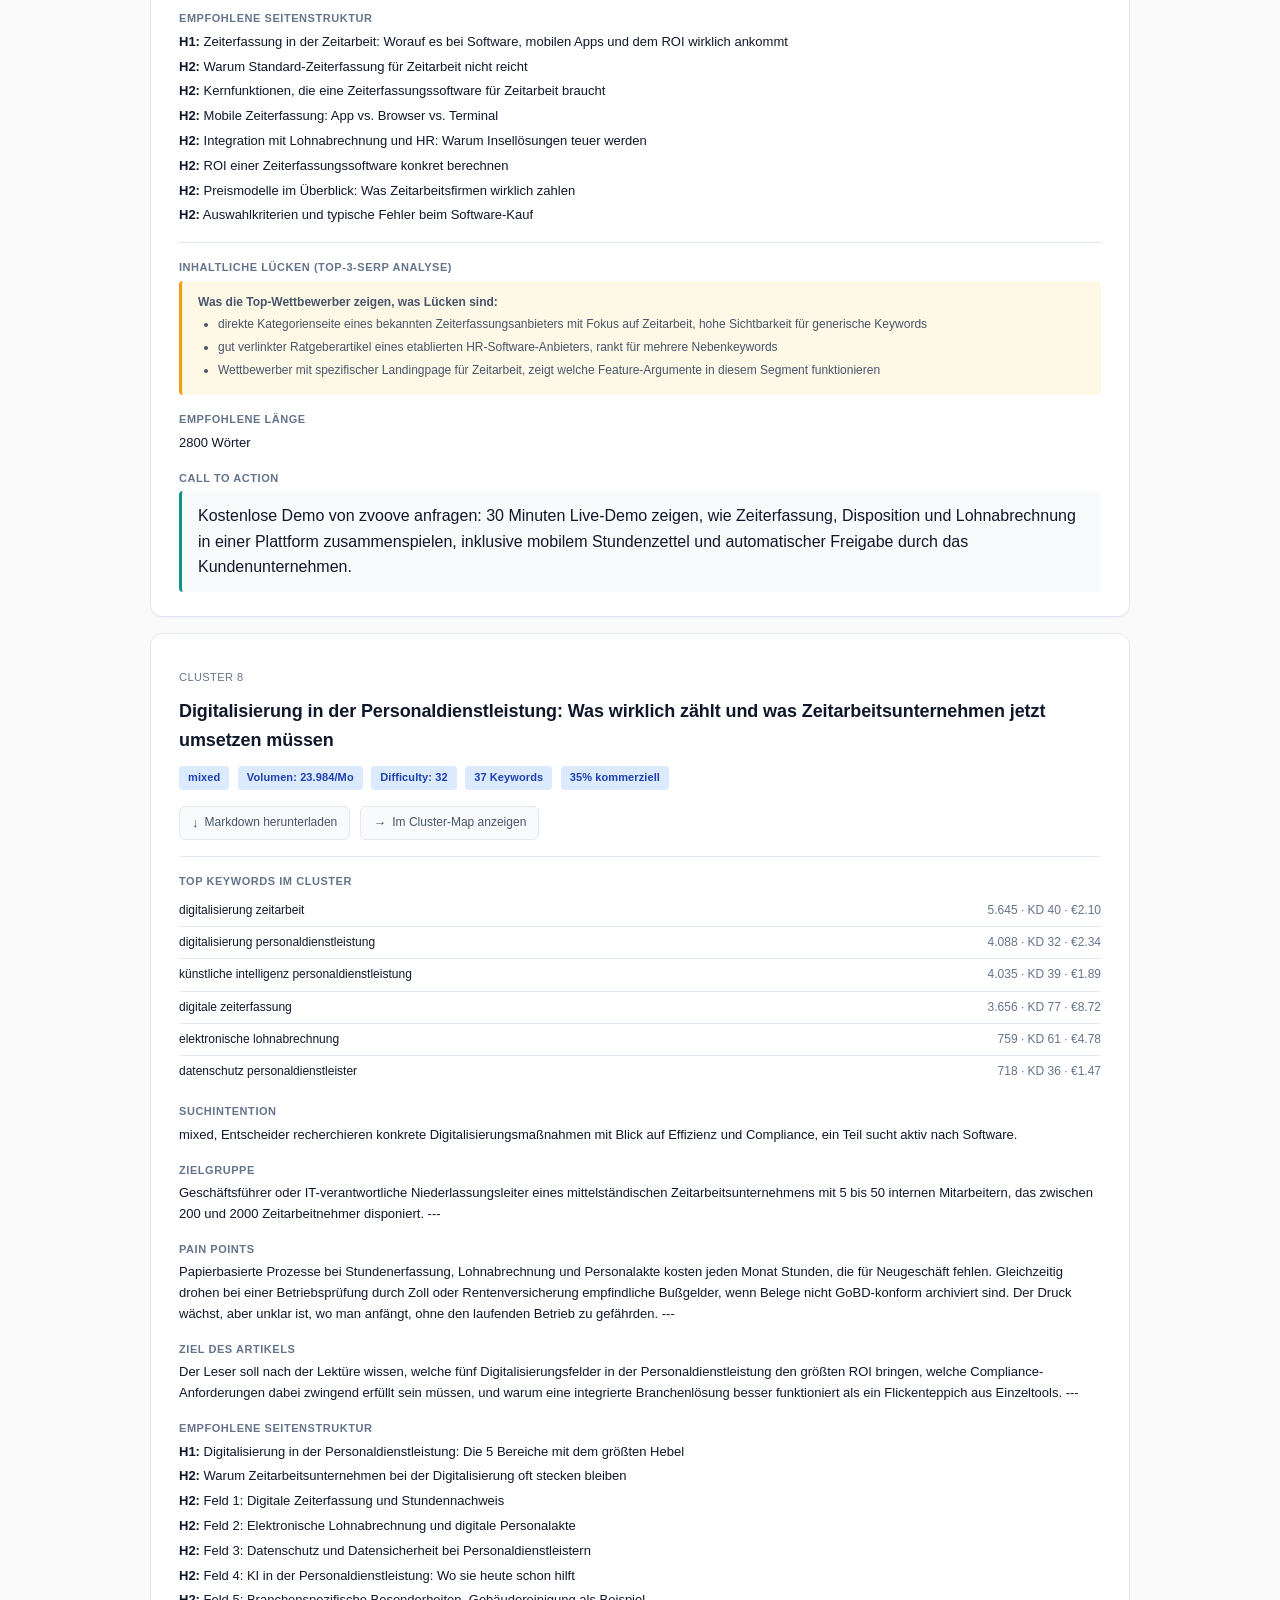
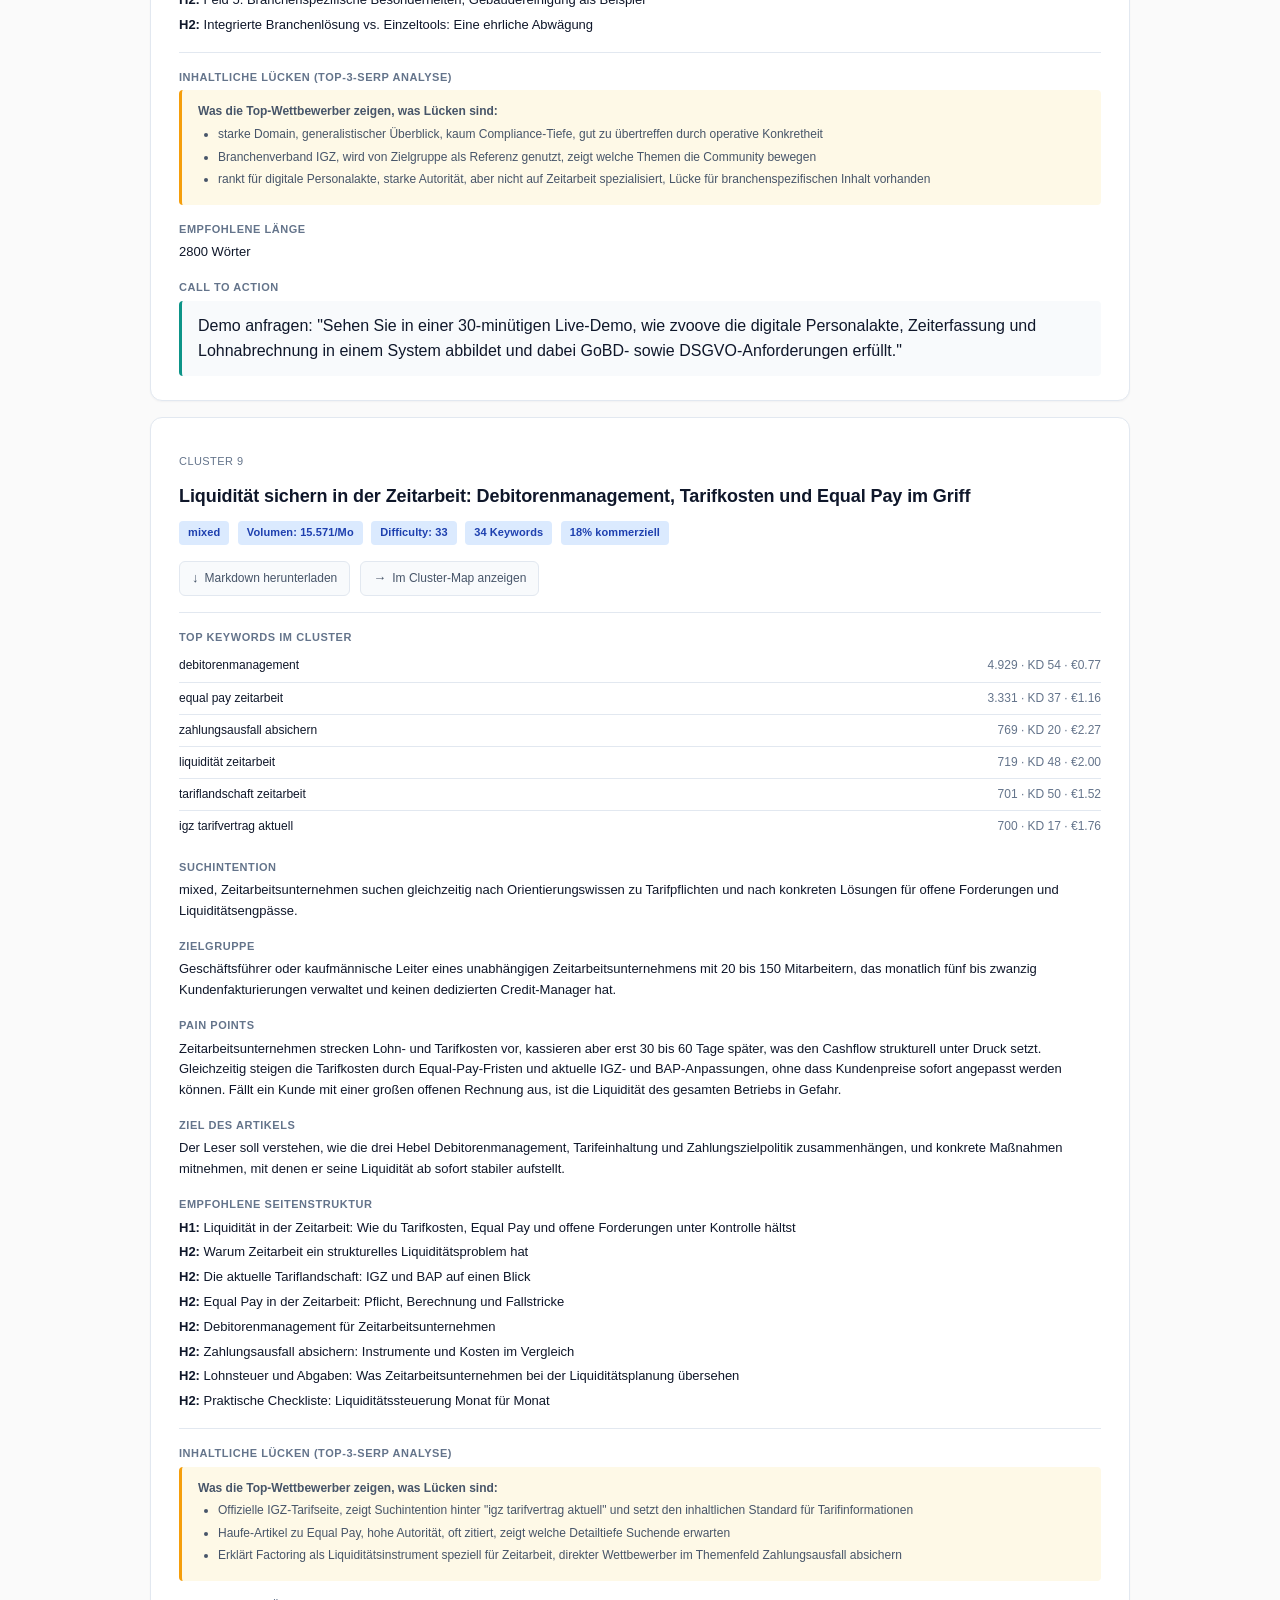
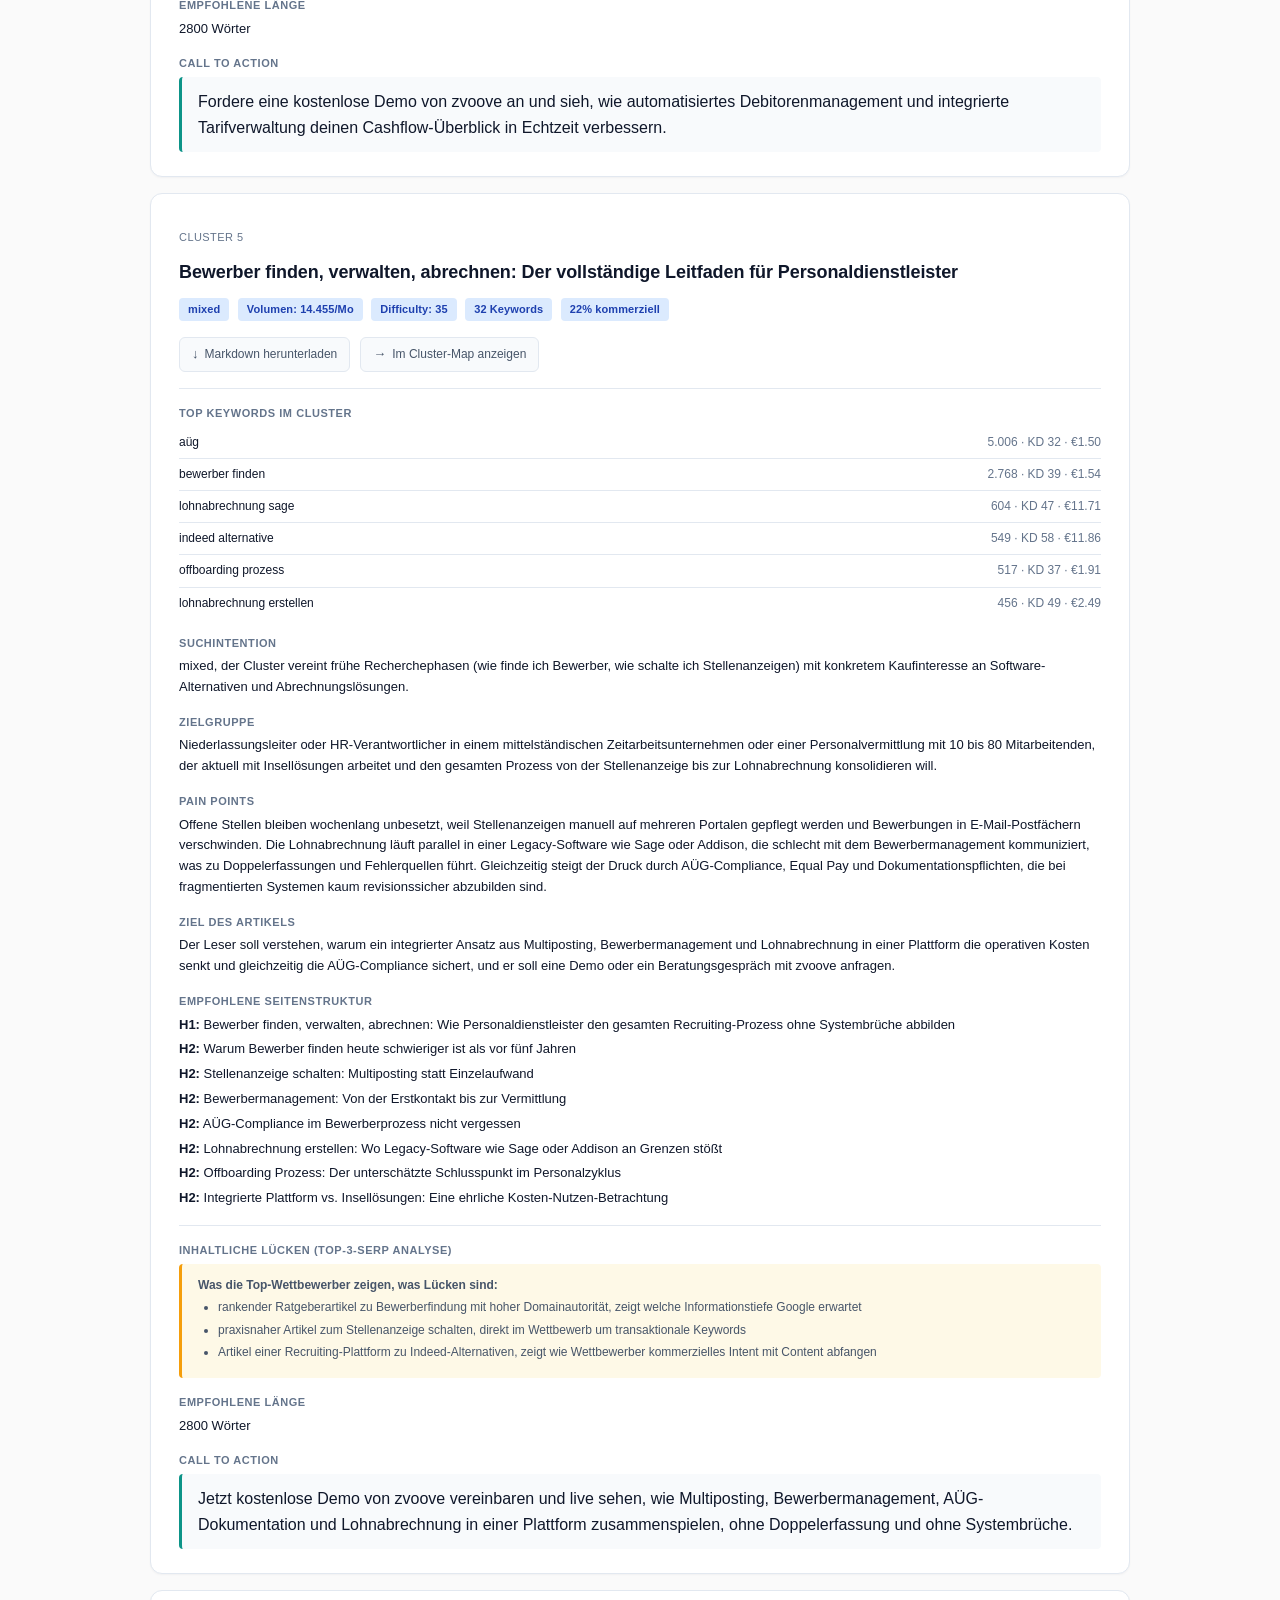
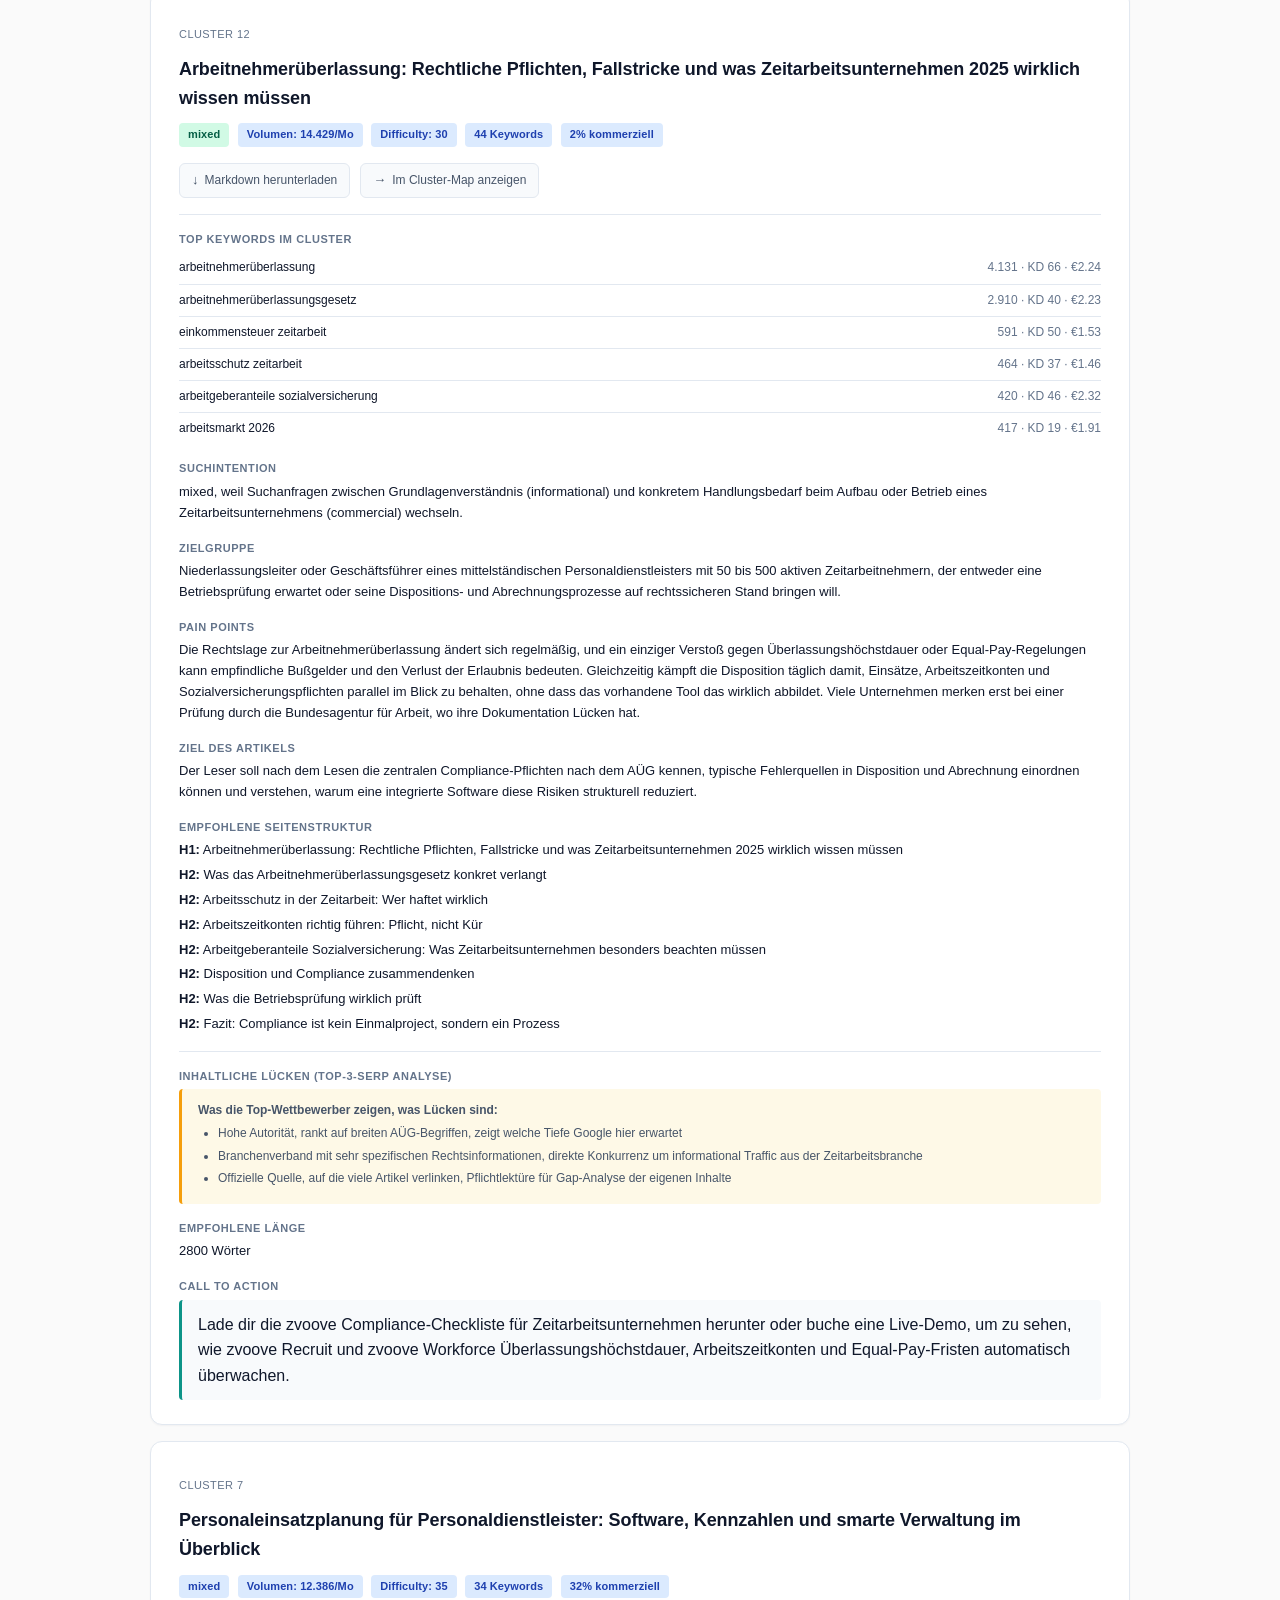
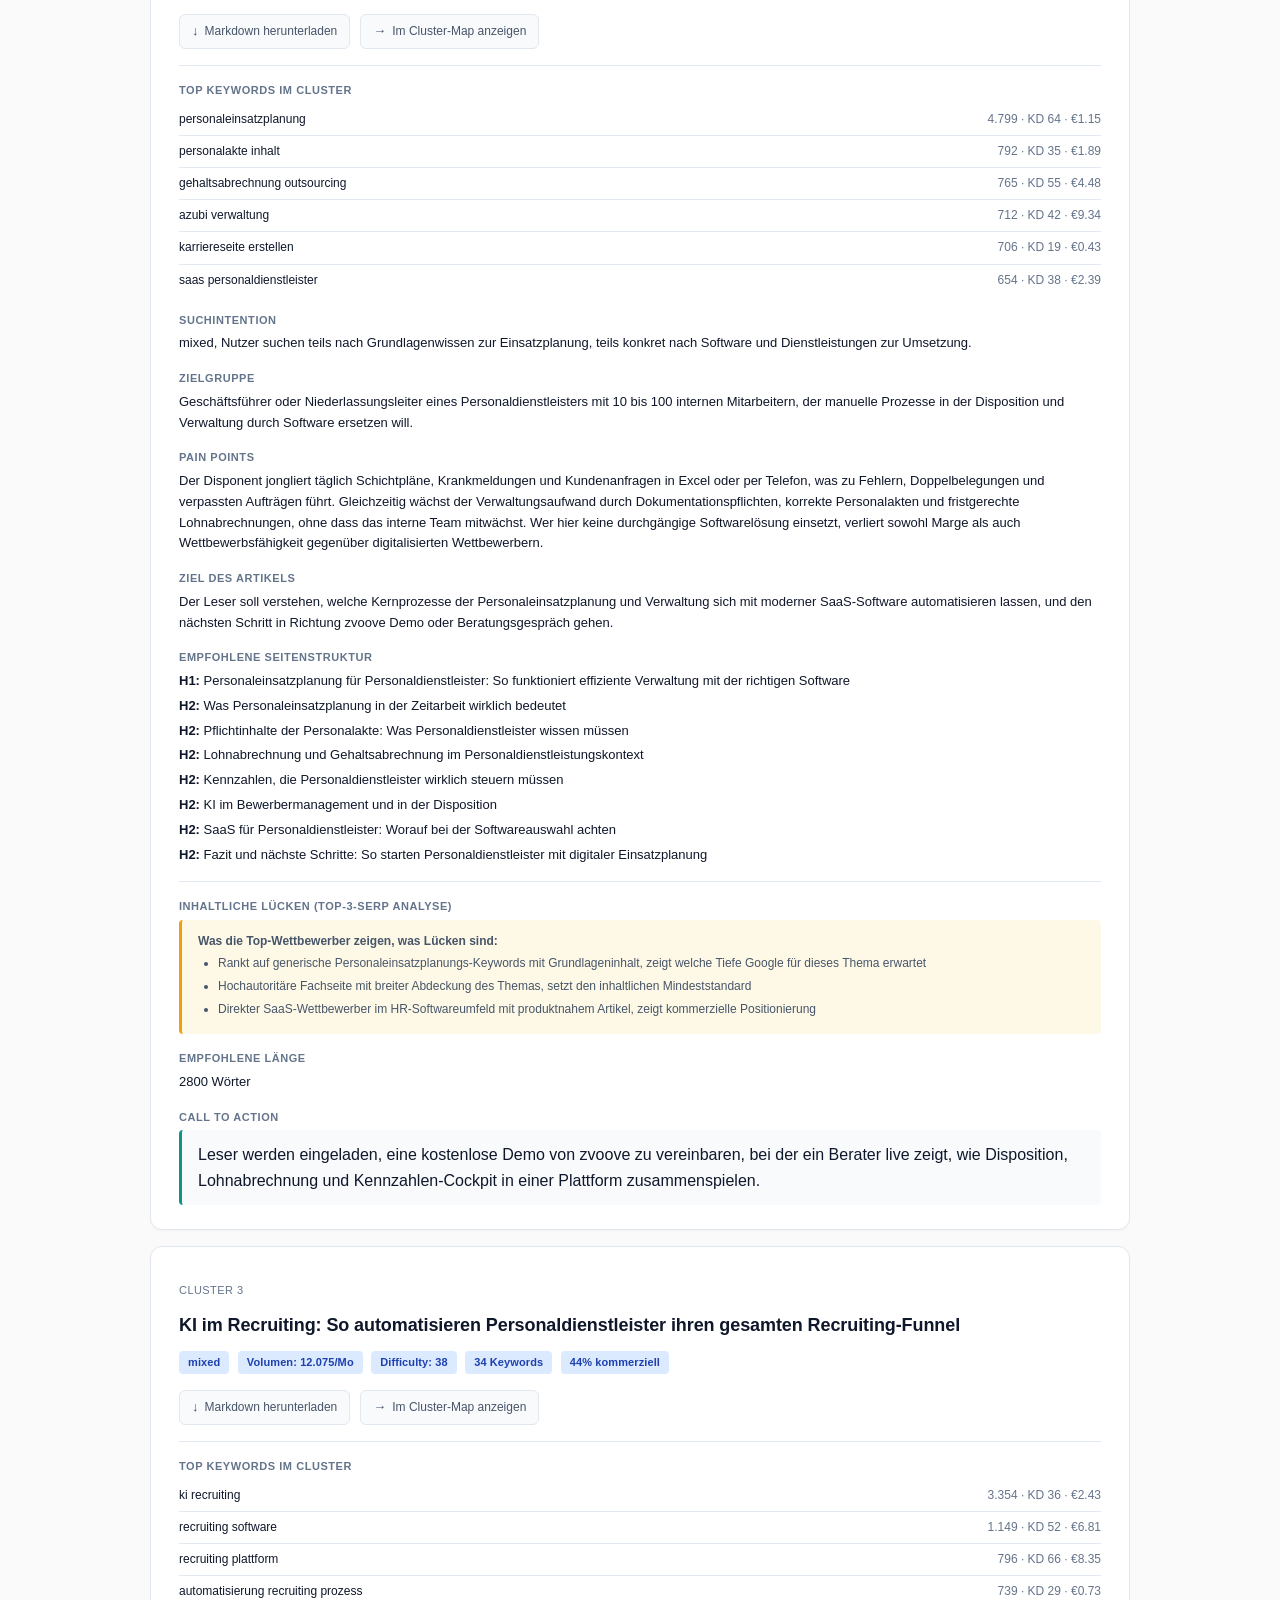
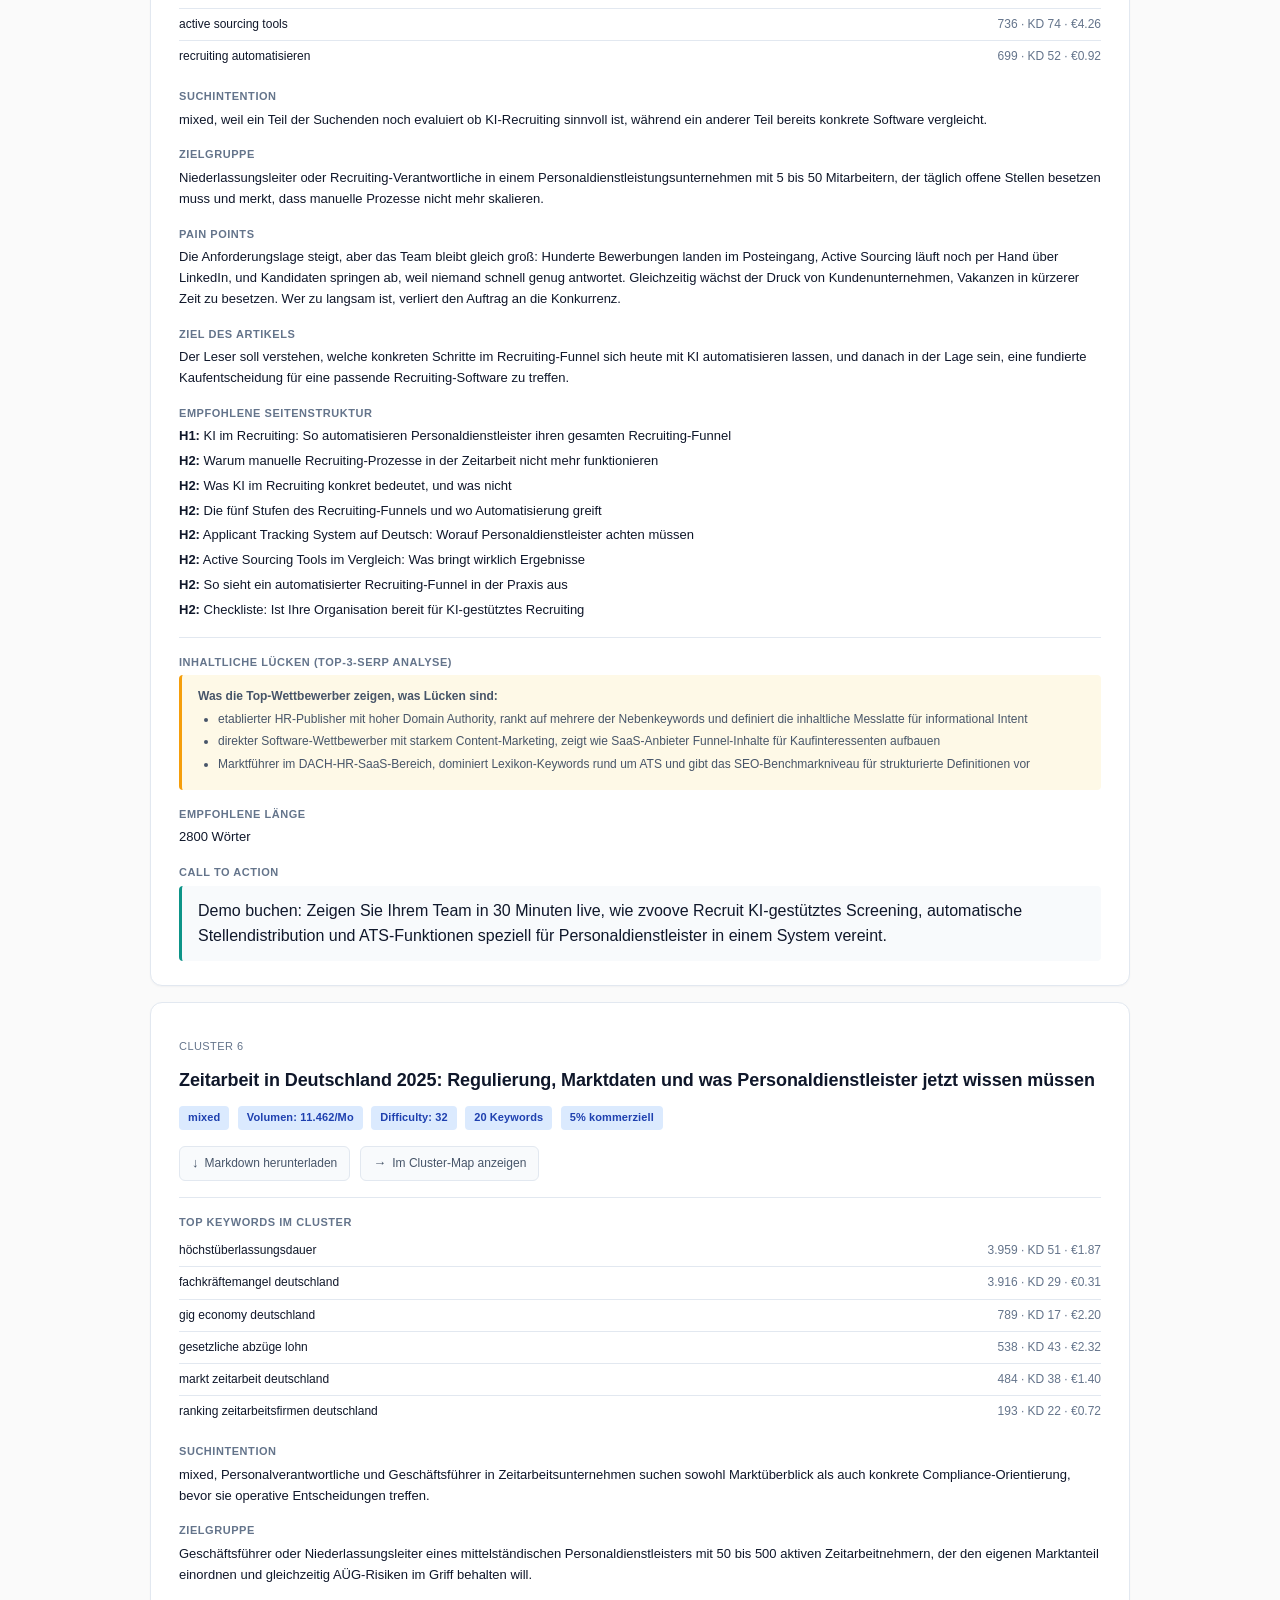
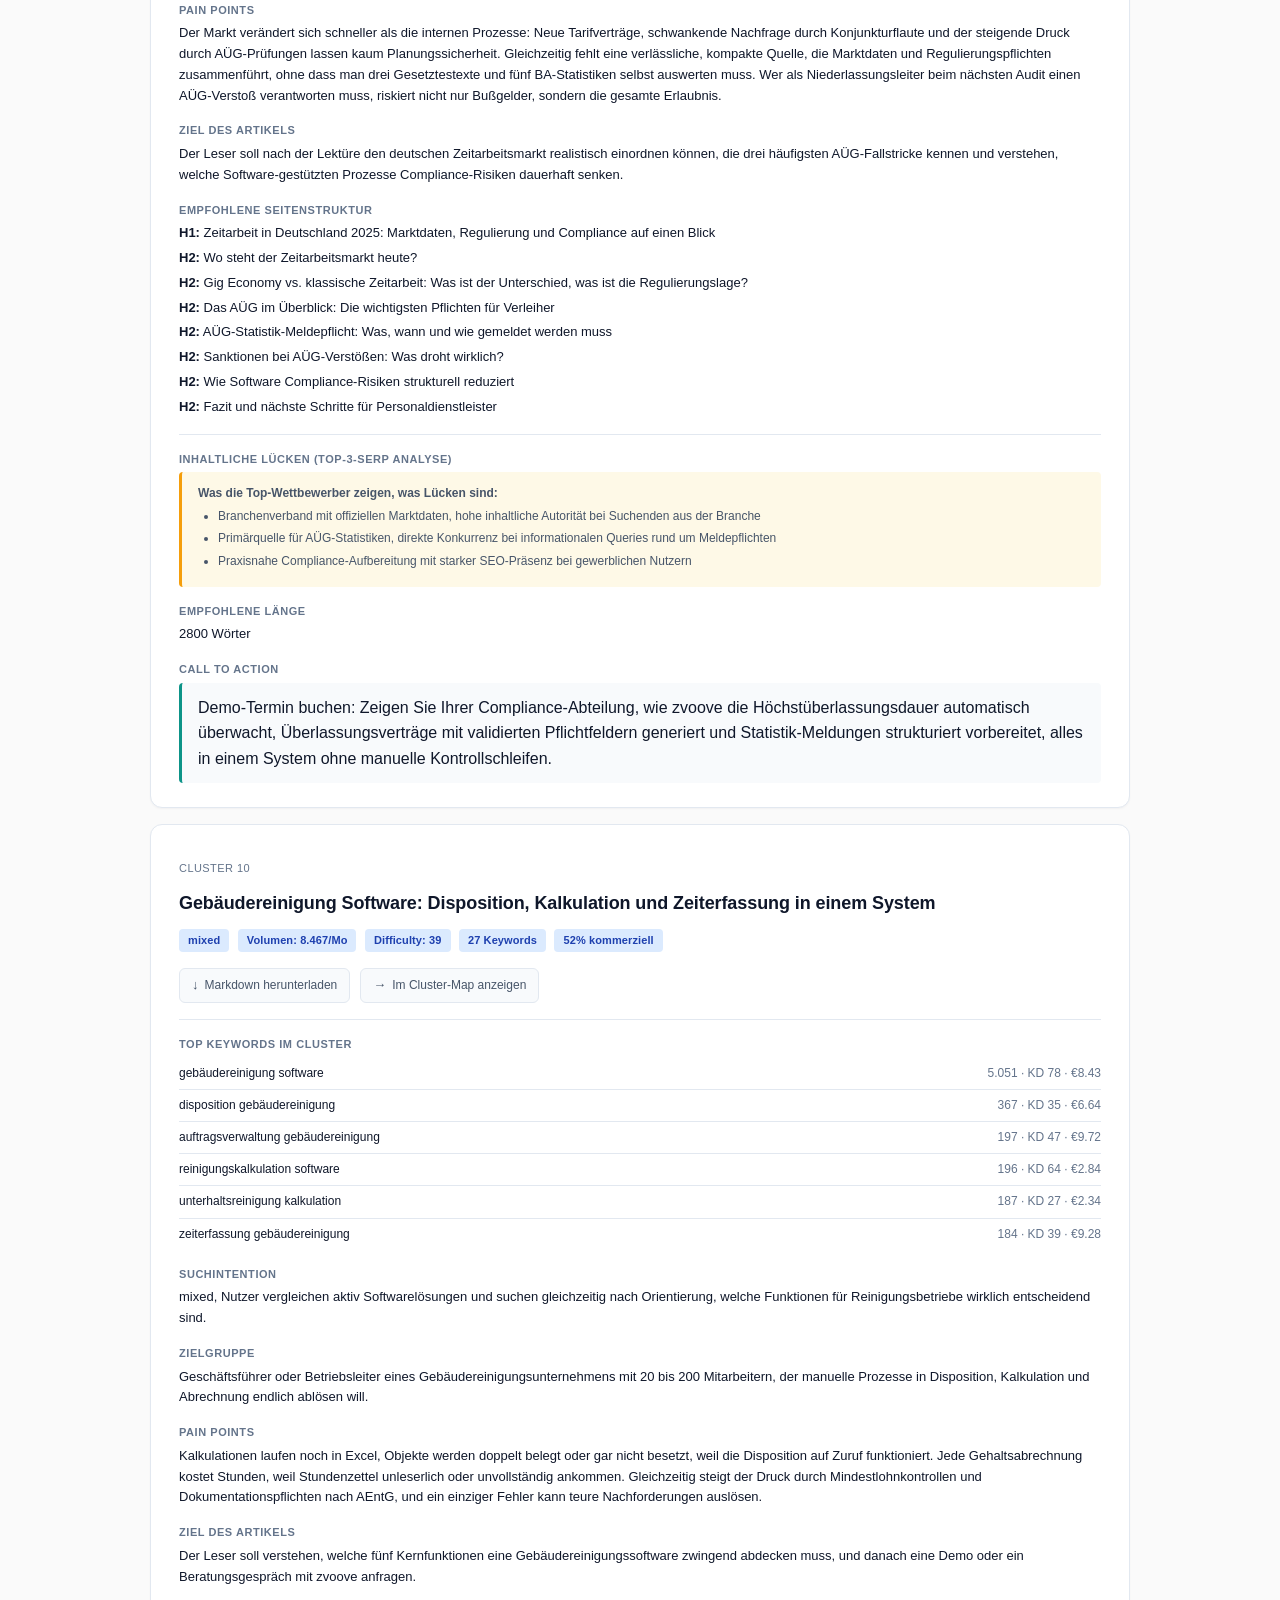
==== commit 7fafd897: "feat(reporting): add Sheet link + filter/search/sort to dashboard Pipeline-Laeufe page: Google Sheet" ====
--- a/output/briefings/index.html
+++ b/output/briefings/index.html
@@ -23,7 +23,7 @@
   --badge-ok-bg: #d1fae5;
   --badge-ok-fg: #065f46;
 }
-html { scroll-behavior: smooth; scroll-padding-top: 16px; }
+html { scroll-behavior: smooth; scroll-padding-top: 16px; background: var(--bg); min-height: 100%; }
 * { box-sizing: border-box; }
 body { margin: 0; padding: 32px 24px; font-family: -apple-system, BlinkMacSystemFont, "Segoe UI", Roboto, sans-serif;
        background: var(--bg); color: var(--text); line-height: 1.6; }
@@ -177,6 +177,34 @@
   body { padding: 20px 12px; }
   .card { padding: 18px 20px; }
 }
+
+.back-nav{display:flex;gap:14px;margin:0 0 18px;flex-wrap:wrap}
+.back-link{font-size:13px;color:#0d9488;text-decoration:none;font-weight:500}
+.back-link:hover{text-decoration:underline}
+.sheet-cta{display:inline-flex;align-items:center;gap:6px;padding:8px 14px;
+            background:#ecfdf5;border:1px solid #a7f3d0;border-radius:8px;
+            color:#047857;font-size:13px;font-weight:500;text-decoration:none}
+.sheet-cta:hover{background:#d1fae5}
+.filter-bar{display:flex;flex-wrap:wrap;gap:12px;align-items:center;
+             background:#f8fafc;border:1px solid #e2e8f0;border-radius:10px;
+             padding:12px 14px;margin:0 0 24px}
+.filter-bar input[type=search]{flex:1;min-width:220px;padding:8px 12px;
+             border:1px solid #cbd5e1;border-radius:6px;font-size:13px;
+             background:white;outline:none}
+.filter-bar input[type=search]:focus{border-color:#0d9488;box-shadow:0 0 0 3px rgba(13,148,136,0.15)}
+.filter-group{display:flex;gap:6px;align-items:center;font-size:12px;color:#64748b}
+.filter-group label{font-weight:600;text-transform:uppercase;letter-spacing:0.04em;font-size:11px;margin-right:4px}
+.filter-btn{padding:6px 12px;border:1px solid #cbd5e1;background:white;border-radius:6px;
+             font-size:12px;cursor:pointer;color:#475569;font-weight:500}
+.filter-btn:hover{border-color:#0d9488;color:#0d9488}
+.filter-btn.active{background:#0d9488;border-color:#0d9488;color:white}
+.filter-bar select{padding:7px 10px;border:1px solid #cbd5e1;border-radius:6px;font-size:12px;background:white;color:#475569;cursor:pointer}
+.filter-count{font-size:12px;color:#64748b;margin-left:auto}
+.brief-card.is-hidden,.mini-card.is-hidden{display:none !important}
+.page-footer{margin-top:40px;padding-top:18px;border-top:1px solid #e2e8f0;
+             display:flex;flex-wrap:wrap;gap:14px;align-items:center;font-size:13px;color:#475569}
+.page-footer a{color:#0d9488;text-decoration:none;font-weight:500}
+.page-footer a:hover{text-decoration:underline}
 </style>
 </head><body><div class="wrap">
 
@@ -188,6 +216,7 @@
   </div>
   <div class="header-actions">
     <a class="map-cta" href="../clustering/cluster_map.html">Cluster Karte öffnen</a>
+    <a class="sheet-cta" href="https://docs.google.com/spreadsheets/d/1JExk1b5M8ljtTkhKHwgmEFH9f2fHgOoOmM2pz020JUQ/edit" target="_blank" rel="noopener">📊 Google Sheet öffnen</a>
     <button type="button" class="glossar-btn" onclick="openGlossar()">Glossar: was heißen die Zahlen?</button>
   </div>
 </header>
@@ -197,7 +226,7 @@
   <div class="modal" role="dialog" aria-labelledby="glossar-title">
     <button class="modal-close" onclick="closeGlossar()" aria-label="Schließen">×</button>
     <h2 id="glossar-title">Glossar</h2>
-    <p class="modal-sub">Was die Kennzahlen im Dashboard bedeuten, in einfachem Deutsch.</p>
+    <p class="modal-sub">Was die Kennzahlen im Dashboard bedeuten.</p>
 
     <h3>KPI-Box ganz oben</h3>
     <table>
@@ -264,7 +293,11 @@
     </table>
 
     <div class="note">
-      <b>Wichtig:</b> Die Werte sind Schätzungen aus einer deterministischen Heuristik (SHA256 Hash des Keywords als Seed), nicht echte DataForSEO Daten. Spalte <code>data_source</code> in den CSV-Dateien markiert das. In Produktion stehen hier echte Werte, die Größenordnungen sind aber realistisch genug, um die Cluster-Strategie zu bewerten.
+      <b>Wichtig — woher die Zahlen kommen:</b> SV, KD und CPC sind in dieser Demo <em>Schätzwerte</em>, keine Live-API-Daten von DataForSEO oder Semrush.
+      <br><br>
+      Die Schätzung ist eine <b>deterministische Heuristik</b>: jedes Keyword wird per SHA256 in einen Hash umgewandelt, und Bytes aus diesem Hash bestimmen die konkreten Zahlen innerhalb plausibler Bereiche (Head-Keywords bekommen z.B. höhere SV-Bereiche als Longtails, kommerzielle Intent höhere CPC). „Deterministisch" heißt: dasselbe Keyword liefert in jedem Lauf die exakt gleiche Schätzung, weil der Hash nur vom Wort abhängt, nicht vom Zeitpunkt.
+      <br><br>
+      Vorteil: kostenlos, reproduzierbar, plausible Größenordnung — reicht zum Bewerten der Cluster-Strategie. Spalte <code>data_source</code> in den CSV-Dateien markiert jedes Keyword als <code>estimated</code>. In einer produktiven Pipeline (Schalter <code>--provider dataforseo</code>) stehen an dieser Stelle echte API-Werte.
     </div>
   </div>
 </div>
@@ -276,83 +309,51 @@
 </script>
 
 <div class="summary-row">
-  <div class="summary-cell"><div class="label">Cluster</div><div class="value">10</div></div>
-  <div class="summary-cell"><div class="label">Keywords</div><div class="value">462</div></div>
-  <div class="summary-cell"><div class="label">SV / Monat</div><div class="value">213.302</div></div>
-  <div class="summary-cell"><div class="label">Mittlere KD</div><div class="value">39.7</div></div>
+  <div class="summary-cell"><div class="label">Cluster</div><div class="value">13</div></div>
+  <div class="summary-cell"><div class="label">Keywords</div><div class="value">500</div></div>
+  <div class="summary-cell"><div class="label">SV / Monat</div><div class="value">219.189</div></div>
+  <div class="summary-cell"><div class="label">Mittlere KD</div><div class="value">38.9</div></div>
 </div>
 
-<p class="minigrid-label">Cluster im Überblick · Klick öffnet den Brief</p><div class="mini-grid"><a href="#cluster-2" class="mini-card"><div><div class="mini-id">Cluster 2</div><div class="mini-title">AÜG, Equal Pay und Höchstüberlassungsdauer: Compliance-Hub für Personaldienstleister</div></div><div class="mini-meta"><span class="badge badge-info">mixed</span><span class="mini-sv">64.264/Mo</span></div></a><a href="#cluster-10" class="mini-card"><div><div class="mini-id">Cluster 10</div><div class="mini-title">HR Software für KMU: Anforderungen, Markt, Konsolidierungs-Strategie</div></div><div class="mini-meta"><span class="badge badge-ok">commercial</span><span class="mini-sv">47.989/Mo</span></div></a><a href="#cluster-3" class="mini-card"><div><div class="mini-id">Cluster 3</div><div class="mini-title">Zeitarbeitssoftware 2026: Anforderungen, Anbieter, ROI</div></div><div class="mini-meta"><span class="badge badge-ok">commercial</span><span class="mini-sv">26.159/Mo</span></div></a><a href="#cluster-5" class="mini-card"><div><div class="mini-id">Cluster 5</div><div class="mini-title">zvoove im Überblick: Module, Erfahrungen, Integration</div></div><div class="mini-meta"><span class="badge badge-ok">commercial</span><span class="mini-sv">23.604/Mo</span></div></a><a href="#cluster-6" class="mini-card"><div><div class="mini-id">Cluster 6</div><div class="mini-title">Operative Anleitungen für Personaldienstleister: AÜG, Bewerber finden, Lohn</div></div><div class="mini-meta"><span class="badge badge-info">mixed</span><span class="mini-sv">13.755/Mo</span></div></a><a href="#cluster-4" class="mini-card"><div><div class="mini-id">Cluster 4</div><div class="mini-title">KI Recruiting in der Personaldienstleistung: Was 2026 wirklich funktioniert</div></div><div class="mini-meta"><span class="badge badge-info">mixed</span><span class="mini-sv">12.075/Mo</span></div></a><a href="#cluster-7" class="mini-card"><div><div class="mini-id">Cluster 7</div><div class="mini-title">Personaleinsatzplanung in der Zeitarbeit: Methoden und Werkzeuge 2026</div></div><div class="mini-meta"><span class="badge badge-info">mixed</span><span class="mini-sv">10.524/Mo</span></div></a><a href="#cluster-8" class="mini-card"><div><div class="mini-id">Cluster 8</div><div class="mini-title">Gebäudereinigung Software 2026: Disposition, Kalkulation, Compliance</div></div><div class="mini-meta"><span class="badge badge-info">mixed</span><span class="mini-sv">8.135/Mo</span></div></a><a href="#cluster-1" class="mini-card"><div><div class="mini-id">Cluster 1</div><div class="mini-title">Factoring für Personaldienstleister 2026: Arten, Buchung und Anbieterauswahl</div></div><div class="mini-meta"><span class="badge badge-info">mixed</span><span class="mini-sv">3.516/Mo</span></div></a><a href="#cluster-9" class="mini-card"><div><div class="mini-id">Cluster 9</div><div class="mini-title">Digitalisierung praktisch: Konkrete Hebel für Personaldienstleister 2026</div></div><div class="mini-meta"><span class="badge badge-info">mixed</span><span class="mini-sv">3.281/Mo</span></div></a></div>
-
-<section class="card" id="cluster-2">
-  <p class="cluster-id">Cluster 2</p>
-  <h2 class="cluster-title">AÜG, Equal Pay und Höchstüberlassungsdauer: Compliance-Hub für Personaldienstleister</h2>
-  <div style="margin: 8px 0 0;">
-    <span class="badge badge-warn">mixed</span>
-    <span class="badge badge-info">Volumen: 64.264/Mo</span>
-    <span class="badge badge-info">Difficulty: 34</span>
-    <span class="badge badge-info">189 Keywords</span>
-    <span class="badge badge-info">22% kommerziell</span>
-  </div>
-  <div class="brief-actions">
-    <a class="action-link download" href="cluster_02.md" download>Markdown herunterladen</a>
-    <a class="action-link map" href="../clustering/cluster_map.html#cluster-2" target="_blank" rel="noopener">Im Cluster-Map anzeigen</a>
-  </div>
-
-  <hr class="divider">
-
-  <p class="section-label">Top Keywords im Cluster</p>
-  <div style="margin-bottom: 16px;"><div class="kw-row"><span class="kw-name">debitorenmanagement</span><span class="kw-stats">4.929 · KD 54 · €0.77</span></div>
-<div class="kw-row"><span class="kw-name">arbeitnehmerüberlassung</span><span class="kw-stats">4.131 · KD 66 · €2.24</span></div>
-<div class="kw-row"><span class="kw-name">zeitarbeit programm</span><span class="kw-stats">3.980 · KD 79 · €6.78</span></div>
-<div class="kw-row"><span class="kw-name">höchstüberlassungsdauer</span><span class="kw-stats">3.959 · KD 51 · €1.87</span></div>
-<div class="kw-row"><span class="kw-name">equal pay zeitarbeit</span><span class="kw-stats">3.331 · KD 37 · €1.16</span></div>
-<div class="kw-row"><span class="kw-name">arbeitnehmerüberlassungsgesetz</span><span class="kw-stats">2.910 · KD 40 · €2.23</span></div></div>
-
-  <p class="section-label">Suchintention</p>
-  <p class="section-value">mixed mit Schwerpunkt informational. Compliance-Recherche zieht Geschäftsführer in den Funnel, Software-Begriffe schaffen den Übergang zu kommerziellen Themen.</p>
-
-  <p class="section-label">Zielgruppe</p>
-  <p class="section-value">Geschäftsführer und Compliance-Verantwortliche in Personaldienstleistungsbetrieben mit 50 bis 500 Zeitarbeitnehmern. Suchen klare Antworten vor einem Audit, einer Mitarbeiter-Klage oder einer Tarif-Runde. Sekundäre Zielgruppe: Steuerberater und Anwälte, die für die Branche beraten.</p>
-
-  <p class="section-label">Schmerzpunkt</p><p class="section-value">Das AÜG ist ein technisches Gesetz mit hoher Konsequenz: Verstöße können den Verlust der Erlaubnis bedeuten und damit die Geschäftsgrundlage. Equal Pay nach 9 Monaten plus Höchstüberlassungsdauer 18 Monate plus Tarif-Erweiterungen plus Sanktionen ergeben eine Kombinatorik, die ohne Software-Unterstützung manuell kaum sicher zu führen ist.</p>
-
-  <p class="section-label">Ziel des Artikels</p><p class="section-value">Der Leser bekommt einen vollständigen, strukturierten Überblick über das AÜG mit Fokus auf die zwei wichtigsten Compliance-Hebel (Equal Pay und Höchstüberlassungsdauer), kann das Risiko für sein Unternehmen quantifizieren, und hat eine Checkliste für ein audit-sicheres System.</p>
-
-  <p class="section-label">Empfohlene Seitenstruktur</p>
-  <p class="section-value struct"><b>H1:</b> AÜG, Equal Pay und Höchstüberlassungsdauer, der Compliance-Hub für Personaldienstleister</p>
-<p class="section-value struct"><b>H2:</b> Was das AÜG regelt und wer betroffen ist</p>
-<p class="section-value struct"><b>H2:</b> Höchstüberlassungsdauer 18 Monate</p>
-<p class="section-value struct"><b>H2:</b> Equal Pay nach 9 Monaten</p>
-<p class="section-value struct"><b>H2:</b> Cashflow-Effekt von Equal Pay</p>
-<p class="section-value struct"><b>H2:</b> Sanktionen bei Verstößen</p>
-<p class="section-value struct"><b>H2:</b> Praxis-Tipps für audit-sichere Compliance</p>
-<p class="section-value struct"><b>H2:</b> Aktuelle Entwicklungen 2026</p>
-
-  <hr class="divider">
-
-  <p class="section-label">Inhaltliche Lücken (Top-3-SERP Analyse)</p>
-  <div class="gap-block"><b>Was die Top-Wettbewerber zeigen, was Lücken sind:</b><ul><li>arbeitnehmerueberlassungsgesetz, Standard-Wissens-Hub für Personaler. Stärke: gute FAQ und Verbindung zu Tarif-Themen.</li><li>zeitarbeit.de/, iGZ-Verband, Tarif-Autorität bei Tarif-Suchen. zvoove kann hier nicht direkt überholen, aber sich als Praxis-Brücke positionieren.</li></ul></div>
-
-  <p class="section-label" style="margin-top: 16px;">Empfohlene Länge</p>
-  <p class="section-value">3500</p>
-
-  <p class="section-label">Call to Action</p>
-  <div class="cta-block">Compliance-Verantwortliche können zwei Lead-Magneten herunterladen: AÜG-Compliance-Checkliste für KMU und Whitepaper zu den drei häufigsten Audit-Findings. Wer eine integrierte Lösung mit automatischer AÜG-Compliance sucht, bucht eine zvoove One Demo.</div>
-</section>
-<section class="card" id="cluster-10">
-  <p class="cluster-id">Cluster 10</p>
-  <h2 class="cluster-title">HR Software für KMU: Anforderungen, Markt, Konsolidierungs-Strategie</h2>
-  <div style="margin: 8px 0 0;">
-    <span class="badge badge-info">commercial</span>
-    <span class="badge badge-info">Volumen: 47.989/Mo</span>
-    <span class="badge badge-info">Difficulty: 49</span>
-    <span class="badge badge-info">44 Keywords</span>
-    <span class="badge badge-ok">82% kommerziell</span>
-  </div>
-  <div class="brief-actions">
-    <a class="action-link download" href="cluster_10.md" download>Markdown herunterladen</a>
-    <a class="action-link map" href="../clustering/cluster_map.html#cluster-10" target="_blank" rel="noopener">Im Cluster-Map anzeigen</a>
+<div class="filter-bar" id="filter-bar">
+  <input type="search" id="filter-search" placeholder="Suche nach Cluster oder Keyword..." aria-label="Cluster suchen">
+  <div class="filter-group" role="group" aria-label="Intent-Filter">
+    <label>Intent</label>
+    <button type="button" class="filter-btn active" data-intent="all">Alle</button>
+    <button type="button" class="filter-btn" data-intent="commercial">commercial</button>
+    <button type="button" class="filter-btn" data-intent="informational">informational</button>
+    <button type="button" class="filter-btn" data-intent="mixed">mixed</button>
+  </div>
+  <div class="filter-group">
+    <label for="filter-sort">Sortierung</label>
+    <select id="filter-sort">
+      <option value="sv-desc">Suchvolumen (hoch → niedrig)</option>
+      <option value="sv-asc">Suchvolumen (niedrig → hoch)</option>
+      <option value="kw-desc">Keywords (viele → wenige)</option>
+      <option value="title-asc">Titel (A → Z)</option>
+    </select>
+  </div>
+  <span class="filter-count" id="filter-count"></span>
+</div>
+
+<p class="minigrid-label">Cluster im Überblick · Klick öffnet den Brief</p><div class="mini-grid"><a href="#cluster-11" class="mini-card" data-intent="commercial" data-sv="45567" data-title="hr-verwaltungssoftware für kmu: der ehrliche vergleich für entscheider"><div><div class="mini-id">Cluster 11</div><div class="mini-title">HR-Verwaltungssoftware für KMU: Der ehrliche Vergleich für Entscheider</div></div><div class="mini-meta"><span class="badge badge-ok">commercial</span><span class="mini-sv">45.567/Mo</span></div></a><a href="#cluster-13" class="mini-card" data-intent="mixed" data-sv="28301" data-title="zeitarbeit software 2025: welche tools personaldienstleister wirklich brauchen"><div><div class="mini-id">Cluster 13</div><div class="mini-title">Zeitarbeit Software 2025: Welche Tools Personaldienstleister wirklich brauchen</div></div><div class="mini-meta"><span class="badge badge-info">mixed</span><span class="mini-sv">28.301/Mo</span></div></a><a href="#cluster-2" class="mini-card" data-intent="commercial" data-sv="26159" data-title="zeiterfassung in der zeitarbeit: software, mobile apps und roi im vergleich"><div><div class="mini-id">Cluster 2</div><div class="mini-title">Zeiterfassung in der Zeitarbeit: Software, Mobile Apps und ROI im Vergleich</div></div><div class="mini-meta"><span class="badge badge-ok">commercial</span><span class="mini-sv">26.159/Mo</span></div></a><a href="#cluster-8" class="mini-card" data-intent="mixed" data-sv="23984" data-title="digitalisierung in der personaldienstleistung: was wirklich zählt und was zeitarbeitsunternehmen jetzt umsetzen müssen"><div><div class="mini-id">Cluster 8</div><div class="mini-title">Digitalisierung in der Personaldienstleistung: Was wirklich zählt und was Zeitarbeitsunternehmen jetzt umsetzen müssen</div></div><div class="mini-meta"><span class="badge badge-info">mixed</span><span class="mini-sv">23.984/Mo</span></div></a><a href="#cluster-9" class="mini-card" data-intent="informational" data-sv="15571" data-title="liquidität sichern in der zeitarbeit: debitorenmanagement, tarifkosten und equal pay im griff"><div><div class="mini-id">Cluster 9</div><div class="mini-title">Liquidität sichern in der Zeitarbeit: Debitorenmanagement, Tarifkosten und Equal Pay im Griff</div></div><div class="mini-meta"><span class="badge badge-warn">informational</span><span class="mini-sv">15.571/Mo</span></div></a><a href="#cluster-5" class="mini-card" data-intent="mixed" data-sv="14455" data-title="bewerber finden, verwalten, abrechnen: der vollständige leitfaden für personaldienstleister"><div><div class="mini-id">Cluster 5</div><div class="mini-title">Bewerber finden, verwalten, abrechnen: Der vollständige Leitfaden für Personaldienstleister</div></div><div class="mini-meta"><span class="badge badge-info">mixed</span><span class="mini-sv">14.455/Mo</span></div></a><a href="#cluster-12" class="mini-card" data-intent="informational" data-sv="14429" data-title="arbeitnehmerüberlassung: rechtliche pflichten, fallstricke und was zeitarbeitsunternehmen 2025 wirklich wissen müssen"><div><div class="mini-id">Cluster 12</div><div class="mini-title">Arbeitnehmerüberlassung: Rechtliche Pflichten, Fallstricke und was Zeitarbeitsunternehmen 2025 wirklich wissen müssen</div></div><div class="mini-meta"><span class="badge badge-warn">informational</span><span class="mini-sv">14.429/Mo</span></div></a><a href="#cluster-7" class="mini-card" data-intent="mixed" data-sv="12386" data-title="personaleinsatzplanung für personaldienstleister: software, kennzahlen und smarte verwaltung im überblick"><div><div class="mini-id">Cluster 7</div><div class="mini-title">Personaleinsatzplanung für Personaldienstleister: Software, Kennzahlen und smarte Verwaltung im Überblick</div></div><div class="mini-meta"><span class="badge badge-info">mixed</span><span class="mini-sv">12.386/Mo</span></div></a><a href="#cluster-3" class="mini-card" data-intent="mixed" data-sv="12075" data-title="ki im recruiting: so automatisieren personaldienstleister ihren gesamten recruiting-funnel"><div><div class="mini-id">Cluster 3</div><div class="mini-title">KI im Recruiting: So automatisieren Personaldienstleister ihren gesamten Recruiting-Funnel</div></div><div class="mini-meta"><span class="badge badge-info">mixed</span><span class="mini-sv">12.075/Mo</span></div></a><a href="#cluster-6" class="mini-card" data-intent="informational" data-sv="11462" data-title="zeitarbeit in deutschland 2025: regulierung, marktdaten und was personaldienstleister jetzt wissen müssen"><div><div class="mini-id">Cluster 6</div><div class="mini-title">Zeitarbeit in Deutschland 2025: Regulierung, Marktdaten und was Personaldienstleister jetzt wissen müssen</div></div><div class="mini-meta"><span class="badge badge-warn">informational</span><span class="mini-sv">11.462/Mo</span></div></a><a href="#cluster-10" class="mini-card" data-intent="mixed" data-sv="8467" data-title="gebäudereinigung software: disposition, kalkulation und zeiterfassung in einem system"><div><div class="mini-id">Cluster 10</div><div class="mini-title">Gebäudereinigung Software: Disposition, Kalkulation und Zeiterfassung in einem System</div></div><div class="mini-meta"><span class="badge badge-info">mixed</span><span class="mini-sv">8.467/Mo</span></div></a><a href="#cluster-1" class="mini-card" data-intent="mixed" data-sv="3516" data-title="factoring in der zeitarbeit: buchen, genehmigung und anbieter im vergleich"><div><div class="mini-id">Cluster 1</div><div class="mini-title">Factoring in der Zeitarbeit: Buchen, Genehmigung und Anbieter im Vergleich</div></div><div class="mini-meta"><span class="badge badge-info">mixed</span><span class="mini-sv">3.516/Mo</span></div></a><a href="#cluster-4" class="mini-card" data-intent="commercial" data-sv="2817" data-title="zvoove im überblick: alle module, features und echte kundenstimmen"><div><div class="mini-id">Cluster 4</div><div class="mini-title">zvoove im Überblick: Alle Module, Features und echte Kundenstimmen</div></div><div class="mini-meta"><span class="badge badge-ok">commercial</span><span class="mini-sv">2.817/Mo</span></div></a></div>
+
+
+
+<div id="brief-list">
+<section class="card brief-card" id="cluster-11" data-intent="commercial" data-sv="45567" data-keywords="45" data-title="hr-verwaltungssoftware für kmu: der ehrliche vergleich für entscheider" data-search="hr-verwaltungssoftware für kmu: der ehrliche vergleich für entscheider dokumentenmanagement software bewerbermanagement software mitarbeiterverwaltung software hr software kmu gehaltsabrechnung software ats software">
+  <p class="cluster-id">Cluster 11</p>
+  <h2 class="cluster-title">HR-Verwaltungssoftware für KMU: Der ehrliche Vergleich für Entscheider</h2>
+  <div style="margin: 8px 0 0;">
+    <span class="badge badge-ok">commercial</span>
+    <span class="badge badge-info">Volumen: 45.567/Mo</span>
+    <span class="badge badge-info">Difficulty: 52</span>
+    <span class="badge badge-info">45 Keywords</span>
+    <span class="badge badge-ok">89% kommerziell</span>
+  </div>
+  <div class="brief-actions">
+    <a class="action-link download" href="cluster_11.md" download>Markdown herunterladen</a>
+    <a class="action-link map" href="../clustering/cluster_map.html#cluster-11" target="_blank" rel="noopener">Im Cluster-Map anzeigen</a>
   </div>
 
   <hr class="divider">
@@ -361,54 +362,110 @@
   <div style="margin-bottom: 16px;"><div class="kw-row"><span class="kw-name">dokumentenmanagement software</span><span class="kw-stats">5.975 · KD 59 · €9.45</span></div>
 <div class="kw-row"><span class="kw-name">bewerbermanagement software</span><span class="kw-stats">5.670 · KD 84 · €10.51</span></div>
 <div class="kw-row"><span class="kw-name">mitarbeiterverwaltung software</span><span class="kw-stats">4.809 · KD 63 · €11.52</span></div>
-<div class="kw-row"><span class="kw-name">digitalisierung personaldienstleistung</span><span class="kw-stats">4.088 · KD 32 · €2.34</span></div>
 <div class="kw-row"><span class="kw-name">hr software kmu</span><span class="kw-stats">4.028 · KD 58 · €5.66</span></div>
-<div class="kw-row"><span class="kw-name">gehaltsabrechnung software</span><span class="kw-stats">3.940 · KD 70 · €5.57</span></div></div>
-
-  <p class="section-label">Suchintention</p>
-  <p class="section-value">kommerziell. 82 Prozent der Cluster-Keywords sind kommerziell. Bottom-of-Funnel mit Awareness-Eingang.</p>
-
-  <p class="section-label">Zielgruppe</p>
-  <p class="section-value">Geschäftsführer und IT-Leiter in KMU mit 50 bis 500 Mitarbeitern, davon viele in Personaldienstleistung, Gebäudereinigung oder verwandten Service-Branchen. Aktuelle HR-Tool-Landschaft typischerweise drei bis sieben verschiedene Werkzeuge: getrenntes ATS, getrenntes Dokumentenmanagement, getrennte Lohnabrechnung, eigenes Excel für Mitarbeiter-Stammdaten. Lizenzkosten summieren sich, Integration ist schwach, Datenkonsistenz fragil.</p>
-
-  <p class="section-label">Schmerzpunkt</p><p class="section-value">Jedes einzelne Tool ist für sich okay, aber die Lücken zwischen ihnen kosten Zeit und Vertrauen. Ein neuer Mitarbeiter wird im ATS angelegt, dann manuell in der Mitarbeiterverwaltung, dann in der Lohnabrechnung, dann im DMS. Bei jeder Übergabe gehen Daten verloren oder werden falsch übertragen. Die monatlichen Lizenzgebühren für sechs Tools summieren sich auf einen vierstelligen Betrag, der bei einer integrierten Lösung deutlich niedriger wäre. Außerdem ist die DSGVO-Compliance über mehrere Tools hinweg schwerer zu kontrollieren.</p>
-
-  <p class="section-label">Ziel des Artikels</p><p class="section-value">Der Leser versteht nach dem Lesen die Marktstruktur der HR Software für KMU (vier bis fünf Tool-Kategorien plus integrierte Suiten), kennt die ROI-Logik einer Konsolidierungs-Strategie, und hat eine 90-Tage-Roadmap, um seine Tool-Landschaft zu vereinfachen.</p>
-
-  <p class="section-label">Empfohlene Seitenstruktur</p>
-  <p class="section-value struct"><b>H1:</b> HR Software für KMU, Anforderungen, Markt, Konsolidierungs-Strategie</p>
-<p class="section-value struct"><b>H2:</b> Die Tool-Landschaft heute</p>
-<p class="section-value struct"><b>H2:</b> Punkt-Lösung versus integrierte Suite</p>
-<p class="section-value struct"><b>H2:</b> Markt-Übersicht 2026</p>
-<p class="section-value struct"><b>H2:</b> AÜG-Software als Sonderfall</p>
-<p class="section-value struct"><b>H2:</b> Konsolidierungs-Strategie</p>
-<p class="section-value struct"><b>H2:</b> ROI rechnen</p>
-<p class="section-value struct"><b>H2:</b> DSGVO und deutsche Serverstandorte als Auswahlkriterium</p>
-
-  <hr class="divider">
-
-  <p class="section-label">Inhaltliche Lücken (Top-3-SERP Analyse)</p>
-  <div class="gap-block"><b>Was die Top-Wettbewerber zeigen, was Lücken sind:</b><ul><li>software, OMR Reviews ist der Vergleichs-Hub im DACH. zvoove muss sich gegen die Bewertungs-Aggregation positionieren.</li><li>software/, Wissens-Ebene mit klaren Tool-Kategorien.</li></ul></div>
-
-  <p class="section-label" style="margin-top: 16px;">Empfohlene Länge</p>
-  <p class="section-value">3000</p>
-
-  <p class="section-label">Call to Action</p>
-  <div class="cta-block">Wer aktuell mehrere HR-Tools parallel betreibt und überlegt zu konsolidieren, kann zvoove One als integrierte Lösung anschauen. 45-Minuten Audit-Termin: aktuelle Tool-Landschaft auf einer Folie, dann zvoove-Konsolidierungs-Sicht. Output ist eine fundierte Entscheidungs-Grundlage für die nächste IT-Investition.</div>
-</section>
-<section class="card" id="cluster-3">
-  <p class="cluster-id">Cluster 3</p>
-  <h2 class="cluster-title">Zeitarbeitssoftware 2026: Anforderungen, Anbieter, ROI</h2>
-  <div style="margin: 8px 0 0;">
-    <span class="badge badge-info">commercial</span>
+<div class="kw-row"><span class="kw-name">gehaltsabrechnung software</span><span class="kw-stats">3.940 · KD 70 · €5.57</span></div>
+<div class="kw-row"><span class="kw-name">ats software</span><span class="kw-stats">3.060 · KD 78 · €10.59</span></div></div>
+
+  <p class="section-label">Suchintention</p>
+  <p class="section-value">commercial, mixed, Suchende vergleichen aktiv Lösungen und wollen eine Kaufentscheidung vorbereiten, suchen aber auch nach Orientierung welche Funktionen wirklich notwendig sind.</p>
+
+  <p class="section-label">Zielgruppe</p>
+  <p class="section-value">Geschäftsführer oder HR-Leitung in einem KMU mit 20 bis 250 Mitarbeitern, das bisher mit Excel, Papierordnern oder Insellösungen arbeitet und den Verwaltungsaufwand spürbar reduzieren will.</p>
+
+  <p class="section-label">Pain Points</p><p class="section-value">Die manuelle HR-Verwaltung frisst jede Woche Stunden, die niemand hat: Verträge liegen in verschiedenen Ordnern, Urlaubsanträge kommen per E-Mail, und beim nächsten Audit fehlen trotzdem Dokumente. Wer zusätzlich Zeitarbeit betreibt oder unter das AÜG fällt, hat noch eine Compliance-Schicht obendrauf, die mit Standardtools kaum abbildbar ist. Die Angst, bei einer Prüfung durch die Bundesagentur für Arbeit oder beim Datenschutz-Audit schlecht dazustehen, ist real und begründet.</p>
+
+  <p class="section-label">Ziel des Artikels</p><p class="section-value">Der Leser soll nach dem Lesen verstehen, welche Funktionen eine HR-Software für sein KMU wirklich braucht, welche Fallstricke Branchenlösungen gegenüber Generalistensoftware unterscheiden, und warum er eine Demo bei zvoove buchen sollte.</p>
+
+  <p class="section-label">Empfohlene Seitenstruktur</p>
+  <p class="section-value struct"><b>H1:</b> HR-Verwaltungssoftware für KMU: Welche Funktionen wirklich zählen und worauf Entscheider 2025 achten müssen</p>
+<p class="section-value struct"><b>H2:</b> Warum Standard-HR-Software KMU oft überfordert oder unterversorgt</p>
+<p class="section-value struct"><b>H2:</b> Die wichtigsten Funktionsblöcke im Überblick</p>
+<p class="section-value struct"><b>H2:</b> Besondere Anforderungen in der Zeitarbeit und bei AÜG-Pflichten</p>
+<p class="section-value struct"><b>H2:</b> Auswahlkriterien: So vergleichen Sie HR-Softwarelösungen seriös</p>
+<p class="section-value struct"><b>H2:</b> Typische Fehler bei der Einführung und wie Sie sie vermeiden</p>
+<p class="section-value struct"><b>H2:</b> Was eine integrierte Komplettlösung gegenüber Einzelmodulen bringt</p>
+<p class="section-value struct"><b>H2:</b> Fazit und Entscheidungshilfe: Welcher Softwaretyp passt zu welchem KMU</p>
+
+  <hr class="divider">
+
+  <p class="section-label">Inhaltliche Lücken (Top-3-SERP Analyse)</p>
+  <div class="gap-block"><b>Was die Top-Wettbewerber zeigen, was Lücken sind:</b><ul><li>Personio ist Marktführer im KMU-Segment und rankt auf vielen dieser Keywords sehr stark, der Artikel zeigt wie Funktionstiefe und SEO kombiniert werden.</li><li>Sage adressiert direkt die Gehaltsabrechnungs- und Buchhaltungsschnittstelle, ein Thema das viele KMU-Entscheider als Hauptanforderung nennen.</li><li>Capterra liefert nutzernahe Vergleichsstruktur und zeigt welche Fragen Kaufinteressenten tatsächlich stellen, nützlich für Outline und Framing.</li></ul></div>
+
+  <p class="section-label" style="margin-top: 16px;">Empfohlene Länge</p>
+  <p class="section-value">2800 Wörter</p>
+
+  <p class="section-label">Call to Action</p>
+  <div class="cta-block">Demo buchen: Zeigen Sie Ihrem Team in 30 Minuten live, wie zvoove Mitarbeiterverwaltung, Bewerbermanagement, AÜG-Compliance und Einsatzplanung in einer Oberfläche abbildet, ohne Insellösungen und ohne Datenverlust zwischen den Modulen.</div>
+</section>
+<section class="card brief-card" id="cluster-13" data-intent="mixed" data-sv="28301" data-keywords="97" data-title="zeitarbeit software 2025: welche tools personaldienstleister wirklich brauchen" data-search="zeitarbeit software 2025: welche tools personaldienstleister wirklich brauchen zeitarbeit programm zeitarbeit branche entwicklung factoring zeitarbeit crm zeitarbeit lohnabrechnung zeitarbeit saas zeitarbeit">
+  <p class="cluster-id">Cluster 13</p>
+  <h2 class="cluster-title">Zeitarbeit Software 2025: Welche Tools Personaldienstleister wirklich brauchen</h2>
+  <div style="margin: 8px 0 0;">
+    <span class="badge badge-info">mixed</span>
+    <span class="badge badge-info">Volumen: 28.301/Mo</span>
+    <span class="badge badge-info">Difficulty: 35</span>
+    <span class="badge badge-info">97 Keywords</span>
+    <span class="badge badge-info">34% kommerziell</span>
+  </div>
+  <div class="brief-actions">
+    <a class="action-link download" href="cluster_13.md" download>Markdown herunterladen</a>
+    <a class="action-link map" href="../clustering/cluster_map.html#cluster-13" target="_blank" rel="noopener">Im Cluster-Map anzeigen</a>
+  </div>
+
+  <hr class="divider">
+
+  <p class="section-label">Top Keywords im Cluster</p>
+  <div style="margin-bottom: 16px;"><div class="kw-row"><span class="kw-name">zeitarbeit programm</span><span class="kw-stats">3.980 · KD 79 · €6.78</span></div>
+<div class="kw-row"><span class="kw-name">zeitarbeit branche entwicklung</span><span class="kw-stats">2.456 · KD 56 · €0.68</span></div>
+<div class="kw-row"><span class="kw-name">factoring zeitarbeit</span><span class="kw-stats">2.219 · KD 85 · €8.96</span></div>
+<div class="kw-row"><span class="kw-name">crm zeitarbeit</span><span class="kw-stats">1.360 · KD 81 · €8.83</span></div>
+<div class="kw-row"><span class="kw-name">lohnabrechnung zeitarbeit</span><span class="kw-stats">851 · KD 72 · €11.92</span></div>
+<div class="kw-row"><span class="kw-name">saas zeitarbeit</span><span class="kw-stats">707 · KD 56 · €5.76</span></div></div>
+
+  <p class="section-label">Suchintention</p>
+  <p class="section-value">mixed, Entscheider in Zeitarbeitsunternehmen suchen sowohl nach Orientierung im Markt als auch nach konkreten Softwarelösungen für Disposition, Abrechnung und Compliance.</p>
+
+  <p class="section-label">Zielgruppe</p>
+  <p class="section-value">Geschäftsführer oder Niederlassungsleiter eines mittelständischen Personaldienstleisters mit 3 bis 25 internen Mitarbeitern, der merkt, dass Excel und Insellösungen das Wachstum bremsen.</p>
+
+  <p class="section-label">Pain Points</p><p class="section-value">Disposition, Lohnabrechnung und Kundenbetreuung laufen in drei verschiedenen Tools, die nicht miteinander sprechen, was zu Doppelarbeit, Fehleranfälligkeit und Compliance-Risiken führt. Monatliche Lohnabrechnungen für 200 Zeitarbeitnehmer kosten das Team mehr Zeit als die eigentliche Akquise. Wer wächst, merkt: Ohne integriertes System verliert man den Überblick über Stunden, Zuschläge, Branchenmindestlohn und Rechnungsstellung gleichzeitig.</p>
+
+  <p class="section-label">Ziel des Artikels</p><p class="section-value">Der Leser soll verstehen, welche Kernmodule eine Zeitarbeit-Software abdecken muss und warum eine integrierte Plattform gegenüber Insellösungen langfristig wirtschaftlicher ist, und dabei zvoove als konkrete Lösung in Betracht ziehen.</p>
+
+  <p class="section-label">Empfohlene Seitenstruktur</p>
+  <p class="section-value struct"><b>H1:</b> Zeitarbeit Software 2025: Welche Tools Personaldienstleister wirklich brauchen</p>
+<p class="section-value struct"><b>H2:</b> Warum das richtige Programm in der Zeitarbeit kein Nice-to-have ist</p>
+<p class="section-value struct"><b>H2:</b> Die wichtigsten Funktionsmodule einer Zeitarbeit-Software im Überblick</p>
+<p class="section-value struct"><b>H2:</b> Integrierte Plattform versus Insellösungen: Ein ehrlicher Vergleich</p>
+<p class="section-value struct"><b>H2:</b> SaaS oder On-Premise: Was passt zur Zeitarbeitsbranche?</p>
+<p class="section-value struct"><b>H2:</b> Factoring und Liquidität: Unterschätzter Baustein im Prozessmanagement</p>
+<p class="section-value struct"><b>H2:</b> Branchenspezifische Anforderungen: Pflege, Handwerk und gewerbliche Arbeitnehmerüberlassung</p>
+<p class="section-value struct"><b>H2:</b> So wählen Sie das richtige Zeitarbeit-Programm: 5 Kriterien, die entscheiden</p>
+
+  <hr class="divider">
+
+  <p class="section-label">Inhaltliche Lücken (Top-3-SERP Analyse)</p>
+  <div class="gap-block"><b>Was die Top-Wettbewerber zeigen, was Lücken sind:</b><ul><li>Breiter Überblicksartikel mit hoher organischer Sichtbarkeit im Segment Personaldienstleistung</li><li>Haufe deckt Compliance-Themen und Lohnabrechnung aus Anwendersicht ab, starkes Domain-Authority-Signal</li><li>Direkter Wettbewerber mit produktnahem Content, zeigt wie Feature-Listen organisch ranken</li></ul></div>
+
+  <p class="section-label" style="margin-top: 16px;">Empfohlene Länge</p>
+  <p class="section-value">2800 Wörter</p>
+
+  <p class="section-label">Call to Action</p>
+  <div class="cta-block">Demo von zvoove buchen: Zeigen Sie mir, wie Disposition, Zeiterfassung und Lohnabrechnung in einer Plattform funktionieren, ohne drei Systeme gleichzeitig offen zu haben.</div>
+</section>
+<section class="card brief-card" id="cluster-2" data-intent="commercial" data-sv="26159" data-keywords="47" data-title="zeiterfassung in der zeitarbeit: software, mobile apps und roi im vergleich" data-search="zeiterfassung in der zeitarbeit: software, mobile apps und roi im vergleich zeiterfassung software mobile zeiterfassung zeitarbeitssoftware roi zeitarbeit software zeitarbeit software lohnabrechnung software zeitarbeit">
+  <p class="cluster-id">Cluster 2</p>
+  <h2 class="cluster-title">Zeiterfassung in der Zeitarbeit: Software, Mobile Apps und ROI im Vergleich</h2>
+  <div style="margin: 8px 0 0;">
+    <span class="badge badge-ok">commercial</span>
     <span class="badge badge-info">Volumen: 26.159/Mo</span>
     <span class="badge badge-info">Difficulty: 43</span>
     <span class="badge badge-info">47 Keywords</span>
     <span class="badge badge-ok">94% kommerziell</span>
   </div>
   <div class="brief-actions">
-    <a class="action-link download" href="cluster_03.md" download>Markdown herunterladen</a>
-    <a class="action-link map" href="../clustering/cluster_map.html#cluster-3" target="_blank" rel="noopener">Im Cluster-Map anzeigen</a>
+    <a class="action-link download" href="cluster_02.md" download>Markdown herunterladen</a>
+    <a class="action-link map" href="../clustering/cluster_map.html#cluster-2" target="_blank" rel="noopener">Im Cluster-Map anzeigen</a>
   </div>
 
   <hr class="divider">
@@ -422,105 +479,167 @@
 <div class="kw-row"><span class="kw-name">lohnabrechnung software zeitarbeit</span><span class="kw-stats">780 · KD 68 · €11.50</span></div></div>
 
   <p class="section-label">Suchintention</p>
-  <p class="section-value">kommerziell. 94 Prozent der Cluster-Keywords sind kommerziell, klar Bottom-of-Funnel Anbietersuche.</p>
-
-  <p class="section-label">Zielgruppe</p>
-  <p class="section-value">Geschäftsführer und IT-Verantwortliche bei Personaldienstleistern mit 5 bis 20 Niederlassungen und 100 bis 1500 Zeitarbeitnehmern. Aktuelles Setup ist meist eine Mischung aus älterer On-Premise-Software (Landwehr, Prosoft) plus Excel-Inseln plus DATEV. Such-Auslöser: Skalierungs-Schmerz, Equal-Pay-Compliance-Druck, bevorstehendes AÜG-Audit.</p>
-
-  <p class="section-label">Schmerzpunkt</p><p class="section-value">Die alte Software ist nicht mehr wartbar oder skaliert nicht über die nächsten zwei Niederlassungen. Disponenten kämpfen täglich mit Excel-Reibung, Lohnfehler kosten Vertrauen bei den Mitarbeitern, und ein bevorstehendes Bundesagentur-Audit erinnert daran, dass AÜG-Compliance ohne Software-Unterstützung fragil ist. Die Software-Auswahl ist gleichzeitig komplex (10 plus Anbieter, intransparente Pricing-Modelle, lange Implementierungszeiten) und politisch (IT, HR und Geschäftsführung müssen sich einig werden).</p>
-
-  <p class="section-label">Ziel des Artikels</p><p class="section-value">Der Leser hat nach dem Lesen ein klares Bewertungsraster für Zeitarbeitssoftware (sieben Kernfunktionen plus drei Querschnitts-Kriterien), kennt die fünf bis sieben relevantesten Anbieter im DACH-Raum strukturiert, und versteht welche Fragen er vor dem ersten Demo-Termin stellen muss.</p>
-
-  <p class="section-label">Empfohlene Seitenstruktur</p>
-  <p class="section-value struct"><b>H1:</b> Zeitarbeitssoftware 2026: Anforderungen, Anbieter, ROI</p>
-<p class="section-value struct"><b>H2:</b> Was Zeitarbeitssoftware leisten muss</p>
-<p class="section-value struct"><b>H2:</b> Mobile Zeiterfassung als Sonderfall</p>
-<p class="section-value struct"><b>H2:</b> Anbieter im Markt</p>
-<p class="section-value struct"><b>H2:</b> Auswahlkriterien für KMU</p>
-<p class="section-value struct"><b>H2:</b> ROI rechnen</p>
-<p class="section-value struct"><b>H2:</b> Pricing und Lizenzmodelle 2026</p>
-<p class="section-value struct"><b>H2:</b> Sieben Fragen vor dem ersten Demo-Termin</p>
-
-  <hr class="divider">
-
-  <p class="section-label">Inhaltliche Lücken (Top-3-SERP Analyse)</p>
-  <div class="gap-block"><b>Was die Top-Wettbewerber zeigen, was Lücken sind:</b><ul><li>software.de/branchensoftware/zeitarbeit/, direkter Wettbewerber, zeigt die Vergleichsmatrix-Struktur, die zvoove übertreffen muss.</li><li>software, neutraler Vergleichs-Hub, der bei Suchen wie `zeitarbeitssoftware test` rankt. zvoove muss sich dazu klar positionieren.</li></ul></div>
-
-  <p class="section-label" style="margin-top: 16px;">Empfohlene Länge</p>
-  <p class="section-value">3000</p>
-
-  <p class="section-label">Call to Action</p>
-  <div class="cta-block">Wer einen konkreten Vergleich zwischen zvoove One und einer bestehenden Lösung wünscht, kann eine 60-Minuten Live-Demo mit individuellem Use Case anfordern. Vorbereitung: kurzes Briefing zu Niederlassungs-Setup, Mitarbeiter-Anzahl und aktuellen Pain Points im Vorfeld per Mail.</div>
-</section>
-<section class="card" id="cluster-5">
+  <p class="section-value">commercial, mixed, Nutzer vergleichen aktiv Lösungen und wollen verstehen, welche Software ihren konkreten Zeitarbeitsprozess abbildet und was sie kostet.</p>
+
+  <p class="section-label">Zielgruppe</p>
+  <p class="section-value">Geschäftsführer oder Niederlassungsleiter einer mittelständischen Zeitarbeitsfirma mit 5 bis 50 internen Mitarbeitern und 100 bis 1000 aktiven Zeitarbeitnehmern, der manuelle Stundenzettel und Excel-Chaos loswerden will.</p>
+
+  <p class="section-label">Pain Points</p><p class="section-value">Stundenzettel kommen zu spät, sind unleserlich oder gehen verloren, und die Lohnabrechnung verzögert sich jeden Monat aufs Neue. Gleichzeitig steigt der Druck durch Mindestlohnkontrollen und Arbeitszeitgesetz-Prüfungen: Fehler kosten Bußgelder, keine nachvollziehbare Dokumentation kostet im Zweifel den Kunden. Wer mehrere Niederlassungen oder Schichtmodelle verwaltet, verliert ohne eine zentrale Lösung schnell den Überblick darüber, welcher Mitarbeiter wann wo eingesetzt war.</p>
+
+  <p class="section-label">Ziel des Artikels</p><p class="section-value">Der Leser soll verstehen, welche Funktionen eine Zeiterfassungssoftware speziell für Zeitarbeit mitbringen muss, wie er den ROI berechnet und warum er eine integrierte Lösung einer Insellösung vorziehen sollte, und dann eine Demo anfragen oder eine Testversion starten.</p>
+
+  <p class="section-label">Empfohlene Seitenstruktur</p>
+  <p class="section-value struct"><b>H1:</b> Zeiterfassung in der Zeitarbeit: Worauf es bei Software, mobilen Apps und dem ROI wirklich ankommt</p>
+<p class="section-value struct"><b>H2:</b> Warum Standard-Zeiterfassung für Zeitarbeit nicht reicht</p>
+<p class="section-value struct"><b>H2:</b> Kernfunktionen, die eine Zeiterfassungssoftware für Zeitarbeit braucht</p>
+<p class="section-value struct"><b>H2:</b> Mobile Zeiterfassung: App vs. Browser vs. Terminal</p>
+<p class="section-value struct"><b>H2:</b> Integration mit Lohnabrechnung und HR: Warum Insellösungen teuer werden</p>
+<p class="section-value struct"><b>H2:</b> ROI einer Zeiterfassungssoftware konkret berechnen</p>
+<p class="section-value struct"><b>H2:</b> Preismodelle im Überblick: Was Zeitarbeitsfirmen wirklich zahlen</p>
+<p class="section-value struct"><b>H2:</b> Auswahlkriterien und typische Fehler beim Software-Kauf</p>
+
+  <hr class="divider">
+
+  <p class="section-label">Inhaltliche Lücken (Top-3-SERP Analyse)</p>
+  <div class="gap-block"><b>Was die Top-Wettbewerber zeigen, was Lücken sind:</b><ul><li>direkte Kategorienseite eines bekannten Zeiterfassungsanbieters mit Fokus auf Zeitarbeit, hohe Sichtbarkeit für generische Keywords</li><li>gut verlinkter Ratgeberartikel eines etablierten HR-Software-Anbieters, rankt für mehrere Nebenkeywords</li><li>Wettbewerber mit spezifischer Landingpage für Zeitarbeit, zeigt welche Feature-Argumente in diesem Segment funktionieren</li></ul></div>
+
+  <p class="section-label" style="margin-top: 16px;">Empfohlene Länge</p>
+  <p class="section-value">2800 Wörter</p>
+
+  <p class="section-label">Call to Action</p>
+  <div class="cta-block">Kostenlose Demo von zvoove anfragen: 30 Minuten Live-Demo zeigen, wie Zeiterfassung, Disposition und Lohnabrechnung in einer Plattform zusammenspielen, inklusive mobilem Stundenzettel und automatischer Freigabe durch das Kundenunternehmen.</div>
+</section>
+<section class="card brief-card" id="cluster-8" data-intent="mixed" data-sv="23984" data-keywords="37" data-title="digitalisierung in der personaldienstleistung: was wirklich zählt und was zeitarbeitsunternehmen jetzt umsetzen müssen" data-search="digitalisierung in der personaldienstleistung: was wirklich zählt und was zeitarbeitsunternehmen jetzt umsetzen müssen digitalisierung zeitarbeit digitalisierung personaldienstleistung künstliche intelligenz personaldienstleistung digitale zeiterfassung elektronische lohnabrechnung datenschutz personaldienstleister">
+  <p class="cluster-id">Cluster 8</p>
+  <h2 class="cluster-title">Digitalisierung in der Personaldienstleistung: Was wirklich zählt und was Zeitarbeitsunternehmen jetzt umsetzen müssen</h2>
+  <div style="margin: 8px 0 0;">
+    <span class="badge badge-info">mixed</span>
+    <span class="badge badge-info">Volumen: 23.984/Mo</span>
+    <span class="badge badge-info">Difficulty: 32</span>
+    <span class="badge badge-info">37 Keywords</span>
+    <span class="badge badge-info">35% kommerziell</span>
+  </div>
+  <div class="brief-actions">
+    <a class="action-link download" href="cluster_08.md" download>Markdown herunterladen</a>
+    <a class="action-link map" href="../clustering/cluster_map.html#cluster-8" target="_blank" rel="noopener">Im Cluster-Map anzeigen</a>
+  </div>
+
+  <hr class="divider">
+
+  <p class="section-label">Top Keywords im Cluster</p>
+  <div style="margin-bottom: 16px;"><div class="kw-row"><span class="kw-name">digitalisierung zeitarbeit</span><span class="kw-stats">5.645 · KD 40 · €2.10</span></div>
+<div class="kw-row"><span class="kw-name">digitalisierung personaldienstleistung</span><span class="kw-stats">4.088 · KD 32 · €2.34</span></div>
+<div class="kw-row"><span class="kw-name">künstliche intelligenz personaldienstleistung</span><span class="kw-stats">4.035 · KD 39 · €1.89</span></div>
+<div class="kw-row"><span class="kw-name">digitale zeiterfassung</span><span class="kw-stats">3.656 · KD 77 · €8.72</span></div>
+<div class="kw-row"><span class="kw-name">elektronische lohnabrechnung</span><span class="kw-stats">759 · KD 61 · €4.78</span></div>
+<div class="kw-row"><span class="kw-name">datenschutz personaldienstleister</span><span class="kw-stats">718 · KD 36 · €1.47</span></div></div>
+
+  <p class="section-label">Suchintention</p>
+  <p class="section-value">mixed, Entscheider recherchieren konkrete Digitalisierungsmaßnahmen mit Blick auf Effizienz und Compliance, ein Teil sucht aktiv nach Software.</p>
+
+  <p class="section-label">Zielgruppe</p>
+  <p class="section-value">Geschäftsführer oder IT-verantwortliche Niederlassungsleiter eines mittelständischen Zeitarbeitsunternehmens mit 5 bis 50 internen Mitarbeitern, das zwischen 200 und 2000 Zeitarbeitnehmer disponiert.
+
+---</p>
+
+  <p class="section-label">Pain Points</p><p class="section-value">Papierbasierte Prozesse bei Stundenerfassung, Lohnabrechnung und Personalakte kosten jeden Monat Stunden, die für Neugeschäft fehlen. Gleichzeitig drohen bei einer Betriebsprüfung durch Zoll oder Rentenversicherung empfindliche Bußgelder, wenn Belege nicht GoBD-konform archiviert sind. Der Druck wächst, aber unklar ist, wo man anfängt, ohne den laufenden Betrieb zu gefährden.
+
+---</p>
+
+  <p class="section-label">Ziel des Artikels</p><p class="section-value">Der Leser soll nach der Lektüre wissen, welche fünf Digitalisierungsfelder in der Personaldienstleistung den größten ROI bringen, welche Compliance-Anforderungen dabei zwingend erfüllt sein müssen, und warum eine integrierte Branchenlösung besser funktioniert als ein Flickenteppich aus Einzeltools.
+
+---</p>
+
+  <p class="section-label">Empfohlene Seitenstruktur</p>
+  <p class="section-value struct"><b>H1:</b> Digitalisierung in der Personaldienstleistung: Die 5 Bereiche mit dem größten Hebel</p>
+<p class="section-value struct"><b>H2:</b> Warum Zeitarbeitsunternehmen bei der Digitalisierung oft stecken bleiben</p>
+<p class="section-value struct"><b>H2:</b> Feld 1: Digitale Zeiterfassung und Stundennachweis</p>
+<p class="section-value struct"><b>H2:</b> Feld 2: Elektronische Lohnabrechnung und digitale Personalakte</p>
+<p class="section-value struct"><b>H2:</b> Feld 3: Datenschutz und Datensicherheit bei Personaldienstleistern</p>
+<p class="section-value struct"><b>H2:</b> Feld 4: KI in der Personaldienstleistung: Wo sie heute schon hilft</p>
+<p class="section-value struct"><b>H2:</b> Feld 5: Branchenspezifische Besonderheiten, Gebäudereinigung als Beispiel</p>
+<p class="section-value struct"><b>H2:</b> Integrierte Branchenlösung vs. Einzeltools: Eine ehrliche Abwägung</p>
+
+  <hr class="divider">
+
+  <p class="section-label">Inhaltliche Lücken (Top-3-SERP Analyse)</p>
+  <div class="gap-block"><b>Was die Top-Wettbewerber zeigen, was Lücken sind:</b><ul><li>starke Domain, generalistischer Überblick, kaum Compliance-Tiefe, gut zu übertreffen durch operative Konkretheit</li><li>Branchenverband IGZ, wird von Zielgruppe als Referenz genutzt, zeigt welche Themen die Community bewegen</li><li>rankt für digitale Personalakte, starke Autorität, aber nicht auf Zeitarbeit spezialisiert, Lücke für branchenspezifischen Inhalt vorhanden</li></ul></div>
+
+  <p class="section-label" style="margin-top: 16px;">Empfohlene Länge</p>
+  <p class="section-value">2800 Wörter</p>
+
+  <p class="section-label">Call to Action</p>
+  <div class="cta-block">Demo anfragen: &quot;Sehen Sie in einer 30-minütigen Live-Demo, wie zvoove die digitale Personalakte, Zeiterfassung und Lohnabrechnung in einem System abbildet und dabei GoBD- sowie DSGVO-Anforderungen erfüllt.&quot;</div>
+</section>
+<section class="card brief-card" id="cluster-9" data-intent="mixed" data-sv="15571" data-keywords="34" data-title="liquidität sichern in der zeitarbeit: debitorenmanagement, tarifkosten und equal pay im griff" data-search="liquidität sichern in der zeitarbeit: debitorenmanagement, tarifkosten und equal pay im griff debitorenmanagement equal pay zeitarbeit zahlungsausfall absichern liquidität zeitarbeit tariflandschaft zeitarbeit igz tarifvertrag aktuell">
+  <p class="cluster-id">Cluster 9</p>
+  <h2 class="cluster-title">Liquidität sichern in der Zeitarbeit: Debitorenmanagement, Tarifkosten und Equal Pay im Griff</h2>
+  <div style="margin: 8px 0 0;">
+    <span class="badge badge-info">mixed</span>
+    <span class="badge badge-info">Volumen: 15.571/Mo</span>
+    <span class="badge badge-info">Difficulty: 33</span>
+    <span class="badge badge-info">34 Keywords</span>
+    <span class="badge badge-info">18% kommerziell</span>
+  </div>
+  <div class="brief-actions">
+    <a class="action-link download" href="cluster_09.md" download>Markdown herunterladen</a>
+    <a class="action-link map" href="../clustering/cluster_map.html#cluster-9" target="_blank" rel="noopener">Im Cluster-Map anzeigen</a>
+  </div>
+
+  <hr class="divider">
+
+  <p class="section-label">Top Keywords im Cluster</p>
+  <div style="margin-bottom: 16px;"><div class="kw-row"><span class="kw-name">debitorenmanagement</span><span class="kw-stats">4.929 · KD 54 · €0.77</span></div>
+<div class="kw-row"><span class="kw-name">equal pay zeitarbeit</span><span class="kw-stats">3.331 · KD 37 · €1.16</span></div>
+<div class="kw-row"><span class="kw-name">zahlungsausfall absichern</span><span class="kw-stats">769 · KD 20 · €2.27</span></div>
+<div class="kw-row"><span class="kw-name">liquidität zeitarbeit</span><span class="kw-stats">719 · KD 48 · €2.00</span></div>
+<div class="kw-row"><span class="kw-name">tariflandschaft zeitarbeit</span><span class="kw-stats">701 · KD 50 · €1.52</span></div>
+<div class="kw-row"><span class="kw-name">igz tarifvertrag aktuell</span><span class="kw-stats">700 · KD 17 · €1.76</span></div></div>
+
+  <p class="section-label">Suchintention</p>
+  <p class="section-value">mixed, Zeitarbeitsunternehmen suchen gleichzeitig nach Orientierungswissen zu Tarifpflichten und nach konkreten Lösungen für offene Forderungen und Liquiditätsengpässe.</p>
+
+  <p class="section-label">Zielgruppe</p>
+  <p class="section-value">Geschäftsführer oder kaufmännische Leiter eines unabhängigen Zeitarbeitsunternehmens mit 20 bis 150 Mitarbeitern, das monatlich fünf bis zwanzig Kundenfakturierungen verwaltet und keinen dedizierten Credit-Manager hat.</p>
+
+  <p class="section-label">Pain Points</p><p class="section-value">Zeitarbeitsunternehmen strecken Lohn- und Tarifkosten vor, kassieren aber erst 30 bis 60 Tage später, was den Cashflow strukturell unter Druck setzt. Gleichzeitig steigen die Tarifkosten durch Equal-Pay-Fristen und aktuelle IGZ- und BAP-Anpassungen, ohne dass Kundenpreise sofort angepasst werden können. Fällt ein Kunde mit einer großen offenen Rechnung aus, ist die Liquidität des gesamten Betriebs in Gefahr.</p>
+
+  <p class="section-label">Ziel des Artikels</p><p class="section-value">Der Leser soll verstehen, wie die drei Hebel Debitorenmanagement, Tarifeinhaltung und Zahlungszielpolitik zusammenhängen, und konkrete Maßnahmen mitnehmen, mit denen er seine Liquidität ab sofort stabiler aufstellt.</p>
+
+  <p class="section-label">Empfohlene Seitenstruktur</p>
+  <p class="section-value struct"><b>H1:</b> Liquidität in der Zeitarbeit: Wie du Tarifkosten, Equal Pay und offene Forderungen unter Kontrolle hältst</p>
+<p class="section-value struct"><b>H2:</b> Warum Zeitarbeit ein strukturelles Liquiditätsproblem hat</p>
+<p class="section-value struct"><b>H2:</b> Die aktuelle Tariflandschaft: IGZ und BAP auf einen Blick</p>
+<p class="section-value struct"><b>H2:</b> Equal Pay in der Zeitarbeit: Pflicht, Berechnung und Fallstricke</p>
+<p class="section-value struct"><b>H2:</b> Debitorenmanagement für Zeitarbeitsunternehmen</p>
+<p class="section-value struct"><b>H2:</b> Zahlungsausfall absichern: Instrumente und Kosten im Vergleich</p>
+<p class="section-value struct"><b>H2:</b> Lohnsteuer und Abgaben: Was Zeitarbeitsunternehmen bei der Liquiditätsplanung übersehen</p>
+<p class="section-value struct"><b>H2:</b> Praktische Checkliste: Liquiditätssteuerung Monat für Monat</p>
+
+  <hr class="divider">
+
+  <p class="section-label">Inhaltliche Lücken (Top-3-SERP Analyse)</p>
+  <div class="gap-block"><b>Was die Top-Wettbewerber zeigen, was Lücken sind:</b><ul><li>Offizielle IGZ-Tarifseite, zeigt Suchintention hinter &quot;igz tarifvertrag aktuell&quot; und setzt den inhaltlichen Standard für Tarifinformationen</li><li>Haufe-Artikel zu Equal Pay, hohe Autorität, oft zitiert, zeigt welche Detailtiefe Suchende erwarten</li><li>Erklärt Factoring als Liquiditätsinstrument speziell für Zeitarbeit, direkter Wettbewerber im Themenfeld Zahlungsausfall absichern</li></ul></div>
+
+  <p class="section-label" style="margin-top: 16px;">Empfohlene Länge</p>
+  <p class="section-value">2800 Wörter</p>
+
+  <p class="section-label">Call to Action</p>
+  <div class="cta-block">Fordere eine kostenlose Demo von zvoove an und sieh, wie automatisiertes Debitorenmanagement und integrierte Tarifverwaltung deinen Cashflow-Überblick in Echtzeit verbessern.</div>
+</section>
+<section class="card brief-card" id="cluster-5" data-intent="mixed" data-sv="14455" data-keywords="32" data-title="bewerber finden, verwalten, abrechnen: der vollständige leitfaden für personaldienstleister" data-search="bewerber finden, verwalten, abrechnen: der vollständige leitfaden für personaldienstleister aüg bewerber finden lohnabrechnung sage indeed alternative offboarding prozess lohnabrechnung erstellen">
   <p class="cluster-id">Cluster 5</p>
-  <h2 class="cluster-title">zvoove im Überblick: Module, Erfahrungen, Integration</h2>
-  <div style="margin: 8px 0 0;">
-    <span class="badge badge-info">commercial</span>
-    <span class="badge badge-info">Volumen: 23.604/Mo</span>
-    <span class="badge badge-info">Difficulty: 51</span>
-    <span class="badge badge-info">34 Keywords</span>
-    <span class="badge badge-ok">97% kommerziell</span>
+  <h2 class="cluster-title">Bewerber finden, verwalten, abrechnen: Der vollständige Leitfaden für Personaldienstleister</h2>
+  <div style="margin: 8px 0 0;">
+    <span class="badge badge-info">mixed</span>
+    <span class="badge badge-info">Volumen: 14.455/Mo</span>
+    <span class="badge badge-info">Difficulty: 35</span>
+    <span class="badge badge-info">32 Keywords</span>
+    <span class="badge badge-info">22% kommerziell</span>
   </div>
   <div class="brief-actions">
     <a class="action-link download" href="cluster_05.md" download>Markdown herunterladen</a>
     <a class="action-link map" href="../clustering/cluster_map.html#cluster-5" target="_blank" rel="noopener">Im Cluster-Map anzeigen</a>
-  </div>
-
-  <hr class="divider">
-
-  <p class="section-label">Top Keywords im Cluster</p>
-  <div style="margin-bottom: 16px;"><div class="kw-row"><span class="kw-name">zvoove referenzen</span><span class="kw-stats">4.617 · KD 61 · €11.42</span></div>
-<div class="kw-row"><span class="kw-name">zvoove dms</span><span class="kw-stats">3.902 · KD 76 · €8.61</span></div>
-<div class="kw-row"><span class="kw-name">zvoove cockpit</span><span class="kw-stats">3.418 · KD 70 · €6.71</span></div>
-<div class="kw-row"><span class="kw-name">zvoove payroll</span><span class="kw-stats">3.188 · KD 85 · €2.56</span></div>
-<div class="kw-row"><span class="kw-name">zvoove cashlink</span><span class="kw-stats">2.982 · KD 47 · €5.67</span></div>
-<div class="kw-row"><span class="kw-name">zvoove recruit</span><span class="kw-stats">1.369 · KD 61 · €3.75</span></div></div>
-
-  <p class="section-label">Suchintention</p>
-  <p class="section-value">kommerziell. 97 Prozent der Cluster-Keywords sind kommerziell, klassische Brand-Suchen im späten Funnel.</p>
-
-  <p class="section-label">Zielgruppe</p>
-  <p class="section-value">Geschäftsführer und IT-Verantwortliche, die in der Software-Auswahl für Zeitarbeit oder Gebäudereinigung sind und zvoove als Kandidaten-Anbieter prüfen. Wollen Substanz vor dem ersten Demo-Termin: Erfahrungen anderer Kunden, Modul-Übersicht, Integrationen, Preisindikation.</p>
-
-  <p class="section-label">Schmerzpunkt</p><p class="section-value">Vor einem Demo-Termin wollen Interessenten nicht den vollen Vertriebs-Pitch durchlaufen, sondern selbst beurteilen, ob zvoove zu ihrem Setup passt. Wer ist Kunde? Was macht jedes Modul konkret? Wie integriert sich das in DATEV oder die bestehende ERP? Was kostet es ungefähr? Aktuell sind diese Antworten verstreut über Produktseiten, Kunden-Cases und Marketing-Material. Brand-KD von 51 deutet darauf hin, dass Wettbewerber-Vergleichsseiten und Bewertungsplattformen die SERP belegen.</p>
-
-  <p class="section-label">Ziel des Artikels</p><p class="section-value">Der Leser bekommt eine zentrale, klar strukturierte Hub-Seite, die alle zvoove-Module mit ihren Funktionen, typischen Kunden und Integrationen zusammenführt. Nach dem Lesen weiß er, welche Module für ihn relevant sind und welche zwei oder drei er im Demo-Termin tiefer besprechen will.</p>
-
-  <p class="section-label">Empfohlene Seitenstruktur</p>
-  <p class="section-value struct"><b>H1:</b> zvoove im Überblick, Module, Erfahrungen, Integration</p>
-<p class="section-value struct"><b>H2:</b> Wer ist zvoove</p>
-<p class="section-value struct"><b>H2:</b> Die zvoove Module im Detail</p>
-<p class="section-value struct"><b>H2:</b> Wer arbeitet mit zvoove</p>
-<p class="section-value struct"><b>H2:</b> Integrationen und Schnittstellen</p>
-<p class="section-value struct"><b>H2:</b> Preis-Indikation</p>
-<p class="section-value struct"><b>H2:</b> Wie der Auswahl-Prozess mit zvoove abläuft</p>
-<p class="section-value struct"><b>H2:</b> zvoove vs Alternativen, Worauf es ankommt</p>
-
-  <hr class="divider">
-
-  <p class="section-label">Inhaltliche Lücken (Top-3-SERP Analyse)</p>
-  <div class="gap-block"><b>Was die Top-Wettbewerber zeigen, was Lücken sind:</b><ul><li>one, OMR Reviews rankt für `zvoove erfahrungen`. zvoove eigene Erfahrungen-Seite muss die Plattform-Bewertung kontextualisieren.</li><li>software.de/, Wettbewerber, klassische Hub-Seiten-Struktur (Module-Überblick plus Kunden-Cases) als Format-Vorbild.</li></ul></div>
-
-  <p class="section-label" style="margin-top: 16px;">Empfohlene Länge</p>
-  <p class="section-value">2500</p>
-
-  <p class="section-label">Call to Action</p>
-  <div class="cta-block">Konkrete Module direkt erleben, mit den eigenen Daten als Sandbox. Persönliche Demo unter zvoove.de buchen. Alternativ ein Lead-Magnet in Form eines Modul-Vergleichs-PDFs, der zwei zvoove Module in 5 Minuten gegenüberstellt.</div>
-</section>
-<section class="card" id="cluster-6">
-  <p class="cluster-id">Cluster 6</p>
-  <h2 class="cluster-title">Operative Anleitungen für Personaldienstleister: AÜG, Bewerber finden, Lohn</h2>
-  <div style="margin: 8px 0 0;">
-    <span class="badge badge-warn">mixed</span>
-    <span class="badge badge-info">Volumen: 13.755/Mo</span>
-    <span class="badge badge-info">Difficulty: 33</span>
-    <span class="badge badge-info">30 Keywords</span>
-    <span class="badge badge-info">23% kommerziell</span>
-  </div>
-  <div class="brief-actions">
-    <a class="action-link download" href="cluster_06.md" download>Markdown herunterladen</a>
-    <a class="action-link map" href="../clustering/cluster_map.html#cluster-6" target="_blank" rel="noopener">Im Cluster-Map anzeigen</a>
   </div>
 
   <hr class="divider">
@@ -530,42 +649,155 @@
 <div class="kw-row"><span class="kw-name">bewerber finden</span><span class="kw-stats">2.768 · KD 39 · €1.54</span></div>
 <div class="kw-row"><span class="kw-name">lohnabrechnung sage</span><span class="kw-stats">604 · KD 47 · €11.71</span></div>
 <div class="kw-row"><span class="kw-name">indeed alternative</span><span class="kw-stats">549 · KD 58 · €11.86</span></div>
-<div class="kw-row"><span class="kw-name">lohnabrechnung erstellen</span><span class="kw-stats">456 · KD 49 · €2.49</span></div>
-<div class="kw-row"><span class="kw-name">lizenzmodell saas</span><span class="kw-stats">436 · KD 21 · €1.68</span></div></div>
-
-  <p class="section-label">Suchintention</p>
-  <p class="section-value">mixed mit Schwerpunkt informational. Operative Tagesfragen, die in Tool-Auswahl münden können.</p>
-
-  <p class="section-label">Zielgruppe</p>
-  <p class="section-value">Disponenten und Personalreferenten in Zeitarbeitsfirmen mit 50 bis 300 Zeitarbeitnehmern. Aktuelles Setup: Indeed plus eigene Karriereseite plus DATEV oder Sage für Lohn. Tagesfragen drehen sich um konkrete Aufgaben (Stellenanzeige schalten, Lohnabrechnung erstellen, AÜG-Vorgaben einhalten).</p>
-
-  <p class="section-label">Schmerzpunkt</p><p class="section-value">Drei Schmerzpunkte parallel: Recruiter-Mangel (Indeed wird teurer, Qualität sinkt), Lohnabrechnung kostet jeden Monat Stunden mit hoher Fehler-Quote, AÜG-Compliance ist im Tagesgeschäft schwer einzuhalten. Jede dieser drei Aufgaben hat eigene Tool-Welt, was zu fragmentierter IT-Landschaft führt.</p>
-
-  <p class="section-label">Ziel des Artikels</p><p class="section-value">Der Leser versteht nach dem Lesen, wie diese drei operativen Themen zusammenhängen und wo ein integriertes System (statt drei separater Tools) Sinn macht. Verweise auf vertiefende Artikel zu jedem Sub-Thema.</p>
-
-  <p class="section-label">Empfohlene Seitenstruktur</p>
-  <p class="section-value struct"><b>H1:</b> Operative Anleitungen für Personaldienstleister, AÜG, Bewerber finden, Lohnabrechnung</p>
-<p class="section-value struct"><b>H2:</b> AÜG im Tagesgeschäft</p>
-<p class="section-value struct"><b>H2:</b> Bewerber finden 2026</p>
-<p class="section-value struct"><b>H2:</b> Lohnabrechnung in der Praxis</p>
-<p class="section-value struct"><b>H2:</b> Wo die drei Themen zusammenkommen</p>
-<p class="section-value struct"><b>H2:</b> Drei konkrete Sofort-Maßnahmen</p>
-<p class="section-value struct"><b>H2:</b> FAQ</p>
-
-  <hr class="divider">
-
-  <p class="section-label">Inhaltliche Lücken (Top-3-SERP Analyse)</p>
-  <div class="gap-block"><b>Was die Top-Wettbewerber zeigen, was Lücken sind:</b><ul><li>finden/, gut rankender Recruiting-Artikel mit Cost-per-Hire-Schätzungen.</li></ul></div>
-
-  <p class="section-label" style="margin-top: 16px;">Empfohlene Länge</p>
-  <p class="section-value">2200</p>
-
-  <p class="section-label">Call to Action</p>
-  <div class="cta-block">Wer im Tagesgeschäft mit drei oder mehr Tools jongliert (ATS plus Lohnabrechnung plus Compliance-Tracking), kann zvoove One als integrierte Lösung kennenlernen. Audit-Termin: 30 Minuten, Output ist eine Übersicht der aktuellen Tool-Landschaft plus die zvoove-Konsolidierungs-Sicht.</div>
-</section>
-<section class="card" id="cluster-4">
-  <p class="cluster-id">Cluster 4</p>
-  <h2 class="cluster-title">KI Recruiting in der Personaldienstleistung: Was 2026 wirklich funktioniert</h2>
+<div class="kw-row"><span class="kw-name">offboarding prozess</span><span class="kw-stats">517 · KD 37 · €1.91</span></div>
+<div class="kw-row"><span class="kw-name">lohnabrechnung erstellen</span><span class="kw-stats">456 · KD 49 · €2.49</span></div></div>
+
+  <p class="section-label">Suchintention</p>
+  <p class="section-value">mixed, der Cluster vereint frühe Recherchephasen (wie finde ich Bewerber, wie schalte ich Stellenanzeigen) mit konkretem Kaufinteresse an Software-Alternativen und Abrechnungslösungen.</p>
+
+  <p class="section-label">Zielgruppe</p>
+  <p class="section-value">Niederlassungsleiter oder HR-Verantwortlicher in einem mittelständischen Zeitarbeitsunternehmen oder einer Personalvermittlung mit 10 bis 80 Mitarbeitenden, der aktuell mit Insellösungen arbeitet und den gesamten Prozess von der Stellenanzeige bis zur Lohnabrechnung konsolidieren will.</p>
+
+  <p class="section-label">Pain Points</p><p class="section-value">Offene Stellen bleiben wochenlang unbesetzt, weil Stellenanzeigen manuell auf mehreren Portalen gepflegt werden und Bewerbungen in E-Mail-Postfächern verschwinden. Die Lohnabrechnung läuft parallel in einer Legacy-Software wie Sage oder Addison, die schlecht mit dem Bewerbermanagement kommuniziert, was zu Doppelerfassungen und Fehlerquellen führt. Gleichzeitig steigt der Druck durch AÜG-Compliance, Equal Pay und Dokumentationspflichten, die bei fragmentierten Systemen kaum revisionssicher abzubilden sind.</p>
+
+  <p class="section-label">Ziel des Artikels</p><p class="section-value">Der Leser soll verstehen, warum ein integrierter Ansatz aus Multiposting, Bewerbermanagement und Lohnabrechnung in einer Plattform die operativen Kosten senkt und gleichzeitig die AÜG-Compliance sichert, und er soll eine Demo oder ein Beratungsgespräch mit zvoove anfragen.</p>
+
+  <p class="section-label">Empfohlene Seitenstruktur</p>
+  <p class="section-value struct"><b>H1:</b> Bewerber finden, verwalten, abrechnen: Wie Personaldienstleister den gesamten Recruiting-Prozess ohne Systembrüche abbilden</p>
+<p class="section-value struct"><b>H2:</b> Warum Bewerber finden heute schwieriger ist als vor fünf Jahren</p>
+<p class="section-value struct"><b>H2:</b> Stellenanzeige schalten: Multiposting statt Einzelaufwand</p>
+<p class="section-value struct"><b>H2:</b> Bewerbermanagement: Von der Erstkontakt bis zur Vermittlung</p>
+<p class="section-value struct"><b>H2:</b> AÜG-Compliance im Bewerberprozess nicht vergessen</p>
+<p class="section-value struct"><b>H2:</b> Lohnabrechnung erstellen: Wo Legacy-Software wie Sage oder Addison an Grenzen stößt</p>
+<p class="section-value struct"><b>H2:</b> Offboarding Prozess: Der unterschätzte Schlusspunkt im Personalzyklus</p>
+<p class="section-value struct"><b>H2:</b> Integrierte Plattform vs. Insellösungen: Eine ehrliche Kosten-Nutzen-Betrachtung</p>
+
+  <hr class="divider">
+
+  <p class="section-label">Inhaltliche Lücken (Top-3-SERP Analyse)</p>
+  <div class="gap-block"><b>Was die Top-Wettbewerber zeigen, was Lücken sind:</b><ul><li>rankender Ratgeberartikel zu Bewerberfindung mit hoher Domainautorität, zeigt welche Informationstiefe Google erwartet</li><li>praxisnaher Artikel zum Stellenanzeige schalten, direkt im Wettbewerb um transaktionale Keywords</li><li>Artikel einer Recruiting-Plattform zu Indeed-Alternativen, zeigt wie Wettbewerber kommerzielles Intent mit Content abfangen</li></ul></div>
+
+  <p class="section-label" style="margin-top: 16px;">Empfohlene Länge</p>
+  <p class="section-value">2800 Wörter</p>
+
+  <p class="section-label">Call to Action</p>
+  <div class="cta-block">Jetzt kostenlose Demo von zvoove vereinbaren und live sehen, wie Multiposting, Bewerbermanagement, AÜG-Dokumentation und Lohnabrechnung in einer Plattform zusammenspielen, ohne Doppelerfassung und ohne Systembrüche.</div>
+</section>
+<section class="card brief-card" id="cluster-12" data-intent="mixed" data-sv="14429" data-keywords="44" data-title="arbeitnehmerüberlassung: rechtliche pflichten, fallstricke und was zeitarbeitsunternehmen 2025 wirklich wissen müssen" data-search="arbeitnehmerüberlassung: rechtliche pflichten, fallstricke und was zeitarbeitsunternehmen 2025 wirklich wissen müssen arbeitnehmerüberlassung arbeitnehmerüberlassungsgesetz einkommensteuer zeitarbeit arbeitsschutz zeitarbeit arbeitgeberanteile sozialversicherung arbeitsmarkt 2026">
+  <p class="cluster-id">Cluster 12</p>
+  <h2 class="cluster-title">Arbeitnehmerüberlassung: Rechtliche Pflichten, Fallstricke und was Zeitarbeitsunternehmen 2025 wirklich wissen müssen</h2>
+  <div style="margin: 8px 0 0;">
+    <span class="badge badge-ok">mixed</span>
+    <span class="badge badge-info">Volumen: 14.429/Mo</span>
+    <span class="badge badge-info">Difficulty: 30</span>
+    <span class="badge badge-info">44 Keywords</span>
+    <span class="badge badge-info">2% kommerziell</span>
+  </div>
+  <div class="brief-actions">
+    <a class="action-link download" href="cluster_12.md" download>Markdown herunterladen</a>
+    <a class="action-link map" href="../clustering/cluster_map.html#cluster-12" target="_blank" rel="noopener">Im Cluster-Map anzeigen</a>
+  </div>
+
+  <hr class="divider">
+
+  <p class="section-label">Top Keywords im Cluster</p>
+  <div style="margin-bottom: 16px;"><div class="kw-row"><span class="kw-name">arbeitnehmerüberlassung</span><span class="kw-stats">4.131 · KD 66 · €2.24</span></div>
+<div class="kw-row"><span class="kw-name">arbeitnehmerüberlassungsgesetz</span><span class="kw-stats">2.910 · KD 40 · €2.23</span></div>
+<div class="kw-row"><span class="kw-name">einkommensteuer zeitarbeit</span><span class="kw-stats">591 · KD 50 · €1.53</span></div>
+<div class="kw-row"><span class="kw-name">arbeitsschutz zeitarbeit</span><span class="kw-stats">464 · KD 37 · €1.46</span></div>
+<div class="kw-row"><span class="kw-name">arbeitgeberanteile sozialversicherung</span><span class="kw-stats">420 · KD 46 · €2.32</span></div>
+<div class="kw-row"><span class="kw-name">arbeitsmarkt 2026</span><span class="kw-stats">417 · KD 19 · €1.91</span></div></div>
+
+  <p class="section-label">Suchintention</p>
+  <p class="section-value">mixed, weil Suchanfragen zwischen Grundlagenverständnis (informational) und konkretem Handlungsbedarf beim Aufbau oder Betrieb eines Zeitarbeitsunternehmens (commercial) wechseln.</p>
+
+  <p class="section-label">Zielgruppe</p>
+  <p class="section-value">Niederlassungsleiter oder Geschäftsführer eines mittelständischen Personaldienstleisters mit 50 bis 500 aktiven Zeitarbeitnehmern, der entweder eine Betriebsprüfung erwartet oder seine Dispositions- und Abrechnungsprozesse auf rechtssicheren Stand bringen will.</p>
+
+  <p class="section-label">Pain Points</p><p class="section-value">Die Rechtslage zur Arbeitnehmerüberlassung ändert sich regelmäßig, und ein einziger Verstoß gegen Überlassungshöchstdauer oder Equal-Pay-Regelungen kann empfindliche Bußgelder und den Verlust der Erlaubnis bedeuten. Gleichzeitig kämpft die Disposition täglich damit, Einsätze, Arbeitszeitkonten und Sozialversicherungspflichten parallel im Blick zu behalten, ohne dass das vorhandene Tool das wirklich abbildet. Viele Unternehmen merken erst bei einer Prüfung durch die Bundesagentur für Arbeit, wo ihre Dokumentation Lücken hat.</p>
+
+  <p class="section-label">Ziel des Artikels</p><p class="section-value">Der Leser soll nach dem Lesen die zentralen Compliance-Pflichten nach dem AÜG kennen, typische Fehlerquellen in Disposition und Abrechnung einordnen können und verstehen, warum eine integrierte Software diese Risiken strukturell reduziert.</p>
+
+  <p class="section-label">Empfohlene Seitenstruktur</p>
+  <p class="section-value struct"><b>H1:</b> Arbeitnehmerüberlassung: Rechtliche Pflichten, Fallstricke und was Zeitarbeitsunternehmen 2025 wirklich wissen müssen</p>
+<p class="section-value struct"><b>H2:</b> Was das Arbeitnehmerüberlassungsgesetz konkret verlangt</p>
+<p class="section-value struct"><b>H2:</b> Arbeitsschutz in der Zeitarbeit: Wer haftet wirklich</p>
+<p class="section-value struct"><b>H2:</b> Arbeitszeitkonten richtig führen: Pflicht, nicht Kür</p>
+<p class="section-value struct"><b>H2:</b> Arbeitgeberanteile Sozialversicherung: Was Zeitarbeitsunternehmen besonders beachten müssen</p>
+<p class="section-value struct"><b>H2:</b> Disposition und Compliance zusammendenken</p>
+<p class="section-value struct"><b>H2:</b> Was die Betriebsprüfung wirklich prüft</p>
+<p class="section-value struct"><b>H2:</b> Fazit: Compliance ist kein Einmalproject, sondern ein Prozess</p>
+
+  <hr class="divider">
+
+  <p class="section-label">Inhaltliche Lücken (Top-3-SERP Analyse)</p>
+  <div class="gap-block"><b>Was die Top-Wettbewerber zeigen, was Lücken sind:</b><ul><li>Hohe Autorität, rankt auf breiten AÜG-Begriffen, zeigt welche Tiefe Google hier erwartet</li><li>Branchenverband mit sehr spezifischen Rechtsinformationen, direkte Konkurrenz um informational Traffic aus der Zeitarbeitsbranche</li><li>Offizielle Quelle, auf die viele Artikel verlinken, Pflichtlektüre für Gap-Analyse der eigenen Inhalte</li></ul></div>
+
+  <p class="section-label" style="margin-top: 16px;">Empfohlene Länge</p>
+  <p class="section-value">2800 Wörter</p>
+
+  <p class="section-label">Call to Action</p>
+  <div class="cta-block">Lade dir die zvoove Compliance-Checkliste für Zeitarbeitsunternehmen herunter oder buche eine Live-Demo, um zu sehen, wie zvoove Recruit und zvoove Workforce Überlassungshöchstdauer, Arbeitszeitkonten und Equal-Pay-Fristen automatisch überwachen.</div>
+</section>
+<section class="card brief-card" id="cluster-7" data-intent="mixed" data-sv="12386" data-keywords="34" data-title="personaleinsatzplanung für personaldienstleister: software, kennzahlen und smarte verwaltung im überblick" data-search="personaleinsatzplanung für personaldienstleister: software, kennzahlen und smarte verwaltung im überblick personaleinsatzplanung personalakte inhalt gehaltsabrechnung outsourcing azubi verwaltung karriereseite erstellen saas personaldienstleister">
+  <p class="cluster-id">Cluster 7</p>
+  <h2 class="cluster-title">Personaleinsatzplanung für Personaldienstleister: Software, Kennzahlen und smarte Verwaltung im Überblick</h2>
+  <div style="margin: 8px 0 0;">
+    <span class="badge badge-info">mixed</span>
+    <span class="badge badge-info">Volumen: 12.386/Mo</span>
+    <span class="badge badge-info">Difficulty: 35</span>
+    <span class="badge badge-info">34 Keywords</span>
+    <span class="badge badge-info">32% kommerziell</span>
+  </div>
+  <div class="brief-actions">
+    <a class="action-link download" href="cluster_07.md" download>Markdown herunterladen</a>
+    <a class="action-link map" href="../clustering/cluster_map.html#cluster-7" target="_blank" rel="noopener">Im Cluster-Map anzeigen</a>
+  </div>
+
+  <hr class="divider">
+
+  <p class="section-label">Top Keywords im Cluster</p>
+  <div style="margin-bottom: 16px;"><div class="kw-row"><span class="kw-name">personaleinsatzplanung</span><span class="kw-stats">4.799 · KD 64 · €1.15</span></div>
+<div class="kw-row"><span class="kw-name">personalakte inhalt</span><span class="kw-stats">792 · KD 35 · €1.89</span></div>
+<div class="kw-row"><span class="kw-name">gehaltsabrechnung outsourcing</span><span class="kw-stats">765 · KD 55 · €4.48</span></div>
+<div class="kw-row"><span class="kw-name">azubi verwaltung</span><span class="kw-stats">712 · KD 42 · €9.34</span></div>
+<div class="kw-row"><span class="kw-name">karriereseite erstellen</span><span class="kw-stats">706 · KD 19 · €0.43</span></div>
+<div class="kw-row"><span class="kw-name">saas personaldienstleister</span><span class="kw-stats">654 · KD 38 · €2.39</span></div></div>
+
+  <p class="section-label">Suchintention</p>
+  <p class="section-value">mixed, Nutzer suchen teils nach Grundlagenwissen zur Einsatzplanung, teils konkret nach Software und Dienstleistungen zur Umsetzung.</p>
+
+  <p class="section-label">Zielgruppe</p>
+  <p class="section-value">Geschäftsführer oder Niederlassungsleiter eines Personaldienstleisters mit 10 bis 100 internen Mitarbeitern, der manuelle Prozesse in der Disposition und Verwaltung durch Software ersetzen will.</p>
+
+  <p class="section-label">Pain Points</p><p class="section-value">Der Disponent jongliert täglich Schichtpläne, Krankmeldungen und Kundenanfragen in Excel oder per Telefon, was zu Fehlern, Doppelbelegungen und verpassten Aufträgen führt. Gleichzeitig wächst der Verwaltungsaufwand durch Dokumentationspflichten, korrekte Personalakten und fristgerechte Lohnabrechnungen, ohne dass das interne Team mitwächst. Wer hier keine durchgängige Softwarelösung einsetzt, verliert sowohl Marge als auch Wettbewerbsfähigkeit gegenüber digitalisierten Wettbewerbern.</p>
+
+  <p class="section-label">Ziel des Artikels</p><p class="section-value">Der Leser soll verstehen, welche Kernprozesse der Personaleinsatzplanung und Verwaltung sich mit moderner SaaS-Software automatisieren lassen, und den nächsten Schritt in Richtung zvoove Demo oder Beratungsgespräch gehen.</p>
+
+  <p class="section-label">Empfohlene Seitenstruktur</p>
+  <p class="section-value struct"><b>H1:</b> Personaleinsatzplanung für Personaldienstleister: So funktioniert effiziente Verwaltung mit der richtigen Software</p>
+<p class="section-value struct"><b>H2:</b> Was Personaleinsatzplanung in der Zeitarbeit wirklich bedeutet</p>
+<p class="section-value struct"><b>H2:</b> Pflichtinhalte der Personalakte: Was Personaldienstleister wissen müssen</p>
+<p class="section-value struct"><b>H2:</b> Lohnabrechnung und Gehaltsabrechnung im Personaldienstleistungskontext</p>
+<p class="section-value struct"><b>H2:</b> Kennzahlen, die Personaldienstleister wirklich steuern müssen</p>
+<p class="section-value struct"><b>H2:</b> KI im Bewerbermanagement und in der Disposition</p>
+<p class="section-value struct"><b>H2:</b> SaaS für Personaldienstleister: Worauf bei der Softwareauswahl achten</p>
+<p class="section-value struct"><b>H2:</b> Fazit und nächste Schritte: So starten Personaldienstleister mit digitaler Einsatzplanung</p>
+
+  <hr class="divider">
+
+  <p class="section-label">Inhaltliche Lücken (Top-3-SERP Analyse)</p>
+  <div class="gap-block"><b>Was die Top-Wettbewerber zeigen, was Lücken sind:</b><ul><li>Rankt auf generische Personaleinsatzplanungs-Keywords mit Grundlageninhalt, zeigt welche Tiefe Google für dieses Thema erwartet</li><li>Hochautoritäre Fachseite mit breiter Abdeckung des Themas, setzt den inhaltlichen Mindeststandard</li><li>Direkter SaaS-Wettbewerber im HR-Softwareumfeld mit produktnahem Artikel, zeigt kommerzielle Positionierung</li></ul></div>
+
+  <p class="section-label" style="margin-top: 16px;">Empfohlene Länge</p>
+  <p class="section-value">2800 Wörter</p>
+
+  <p class="section-label">Call to Action</p>
+  <div class="cta-block">Leser werden eingeladen, eine kostenlose Demo von zvoove zu vereinbaren, bei der ein Berater live zeigt, wie Disposition, Lohnabrechnung und Kennzahlen-Cockpit in einer Plattform zusammenspielen.</div>
+</section>
+<section class="card brief-card" id="cluster-3" data-intent="mixed" data-sv="12075" data-keywords="34" data-title="ki im recruiting: so automatisieren personaldienstleister ihren gesamten recruiting-funnel" data-search="ki im recruiting: so automatisieren personaldienstleister ihren gesamten recruiting-funnel ki recruiting recruiting software recruiting plattform automatisierung recruiting prozess active sourcing tools recruiting automatisieren">
+  <p class="cluster-id">Cluster 3</p>
+  <h2 class="cluster-title">KI im Recruiting: So automatisieren Personaldienstleister ihren gesamten Recruiting-Funnel</h2>
   <div style="margin: 8px 0 0;">
     <span class="badge badge-info">mixed</span>
     <span class="badge badge-info">Volumen: 12.075/Mo</span>
@@ -574,8 +806,8 @@
     <span class="badge badge-info">44% kommerziell</span>
   </div>
   <div class="brief-actions">
-    <a class="action-link download" href="cluster_04.md" download>Markdown herunterladen</a>
-    <a class="action-link map" href="../clustering/cluster_map.html#cluster-4" target="_blank" rel="noopener">Im Cluster-Map anzeigen</a>
+    <a class="action-link download" href="cluster_03.md" download>Markdown herunterladen</a>
+    <a class="action-link map" href="../clustering/cluster_map.html#cluster-3" target="_blank" rel="noopener">Im Cluster-Map anzeigen</a>
   </div>
 
   <hr class="divider">
@@ -589,105 +821,105 @@
 <div class="kw-row"><span class="kw-name">recruiting automatisieren</span><span class="kw-stats">699 · KD 52 · €0.92</span></div></div>
 
   <p class="section-label">Suchintention</p>
-  <p class="section-value">mixed. Top-of-Funnel Awareness (`ki recruiting`, `ki im recruiting`) zieht Recherche-Traffic, Mid-Funnel (`recruiting software`, `recruiting tool zeitarbeit`) zieht Anbietersuche.</p>
-
-  <p class="section-label">Zielgruppe</p>
-  <p class="section-value">HR-Verantwortliche und Senior Recruiter bei Personaldienstleistern mit 100 bis 500 Zeitarbeitnehmern. Im Tagesgeschäft viel Sourcing über Indeed und LinkedIn, aktuell unter Druck wegen Fachkräftemangel und steigender Time-to-Hire.</p>
-
-  <p class="section-label">Schmerzpunkt</p><p class="section-value">Bewerber-Mangel kostet Aufträge: Kunden buchen Schichten, der Disponent kann sie nicht besetzen, Umsatz fehlt. Gleichzeitig sind Recruiter im Sourcing-Modus mit Lebensläufen, die manuell gegen Stellenprofile gematcht werden, was bei 50 offenen Positionen pro Woche nicht skaliert. KI-Tools versprechen Abhilfe, aber das Markt-Angebot ist unübersichtlich, und die meisten Pilotprojekte enttäuschen, weil entweder die Datenqualität schlecht ist oder die Integration in den Disposition-Workflow fehlt.</p>
-
-  <p class="section-label">Ziel des Artikels</p><p class="section-value">Der Leser kann nach dem Lesen unterscheiden, welche Recruiting-Probleme KI heute praktisch löst und welche nicht, kennt die drei oder vier Tool-Kategorien (Matching, Chatbots, Active Sourcing, ATS-Erweiterungen), und hat ein Bewertungsraster, um Anbieter strukturiert zu prüfen.</p>
-
-  <p class="section-label">Empfohlene Seitenstruktur</p>
-  <p class="section-value struct"><b>H1:</b> KI Recruiting in der Personaldienstleistung, was 2026 wirklich funktioniert</p>
-<p class="section-value struct"><b>H2:</b> Was KI im Recruiting konkret tut, und was nicht</p>
-<p class="section-value struct"><b>H2:</b> Die vier Tool-Kategorien im Markt</p>
-<p class="section-value struct"><b>H2:</b> Was in der Personaldienstleistung anders ist</p>
-<p class="section-value struct"><b>H2:</b> Recruiting-Funnel optimieren</p>
-<p class="section-value struct"><b>H2:</b> Bewertungsraster für KI-Recruiting-Tools</p>
-<p class="section-value struct"><b>H2:</b> Drei Sofort-Maßnahmen ohne neue Tools</p>
-<p class="section-value struct"><b>H2:</b> Wann ein Pilot Sinn ergibt und wie er aufgesetzt wird</p>
-
-  <hr class="divider">
-
-  <p class="section-label">Inhaltliche Lücken (Top-3-SERP Analyse)</p>
-  <div class="gap-block"><b>Was die Top-Wettbewerber zeigen, was Lücken sind:</b><ul><li>recruiting/, rankt für `ki recruiting` im DACH, gutes Vorbild für Tool-Kategorien plus Bewertungskriterien.</li><li>recruiting/, Wissens-Standard mit gutem DSGVO-Bias-Abschnitt.</li><li>tools, ATS-Wettbewerber, zeigt wie kommerzielle Hooks in einen Wissensartikel eingearbeitet werden.</li></ul></div>
-
-  <p class="section-label" style="margin-top: 16px;">Empfohlene Länge</p>
-  <p class="section-value">2500</p>
-
-  <p class="section-label">Call to Action</p>
-  <div class="cta-block">Recruiter, die ihre KI-Strategie für Zeitarbeit konkret machen wollen, können zvoove Recruit als Beispiel anschauen, wie ATS, Sourcing und Disposition in einem Workflow zusammenlaufen. Demo unter zvoove.de oder ein 15-Minuten-Gespräch mit Vertrieb für eine Kategorisierung des eigenen Setups.</div>
-</section>
-<section class="card" id="cluster-7">
-  <p class="cluster-id">Cluster 7</p>
-  <h2 class="cluster-title">Personaleinsatzplanung in der Zeitarbeit: Methoden und Werkzeuge 2026</h2>
-  <div style="margin: 8px 0 0;">
-    <span class="badge badge-warn">informational</span>
-    <span class="badge badge-info">Volumen: 10.524/Mo</span>
-    <span class="badge badge-info">Difficulty: 35</span>
-    <span class="badge badge-info">29 Keywords</span>
-    <span class="badge badge-info">24% kommerziell</span>
-  </div>
-  <div class="brief-actions">
-    <a class="action-link download" href="cluster_07.md" download>Markdown herunterladen</a>
-    <a class="action-link map" href="../clustering/cluster_map.html#cluster-7" target="_blank" rel="noopener">Im Cluster-Map anzeigen</a>
-  </div>
-
-  <hr class="divider">
-
-  <p class="section-label">Top Keywords im Cluster</p>
-  <div style="margin-bottom: 16px;"><div class="kw-row"><span class="kw-name">personaleinsatzplanung</span><span class="kw-stats">4.799 · KD 64 · €1.15</span></div>
-<div class="kw-row"><span class="kw-name">personalakte inhalt</span><span class="kw-stats">792 · KD 35 · €1.89</span></div>
-<div class="kw-row"><span class="kw-name">karriereseite erstellen</span><span class="kw-stats">706 · KD 19 · €0.43</span></div>
-<div class="kw-row"><span class="kw-name">saas personaldienstleister</span><span class="kw-stats">654 · KD 38 · €2.39</span></div>
-<div class="kw-row"><span class="kw-name">ki bewerbermanagement</span><span class="kw-stats">506 · KD 41 · €0.34</span></div>
-<div class="kw-row"><span class="kw-name">kennzahlen personaldienstleister</span><span class="kw-stats">470 · KD 45 · €0.45</span></div></div>
-
-  <p class="section-label">Suchintention</p>
-  <p class="section-value">informational mit Mid-Funnel Software-Hooks. Operations-Verantwortliche suchen Methoden, sind aber tool-affin.</p>
-
-  <p class="section-label">Zielgruppe</p>
-  <p class="section-value">Disponenten, Operations-Leads und HR-Verantwortliche bei Zeitarbeitsfirmen mit 100 bis 500 Zeitarbeitnehmern. Verantwortlich für die tägliche Schichtplanung, Last-Minute-Einsätze und das Kunden-Reporting zu Schicht-Auslastung. Aktuelles Werkzeug ist meist Excel oder ein älteres Disposition-Modul.</p>
-
-  <p class="section-label">Schmerzpunkt</p><p class="section-value">Schichtplanung kostet täglich zwei bis vier Stunden. Last-Minute-Ausfälle eines Mitarbeiters bedeuten manuelle Telefonkette und oft eine unbesetzte Schicht. Compliance-Themen wie Höchstüberlassungsdauer pro Mitarbeiter und Kunde sind in Excel kaum nachverfolgbar, was im AÜG-Audit zum Problem wird. Gleichzeitig ist die Skalierung auf eine zweite Niederlassung blockiert, weil Excel keine zwei Disponenten parallel akzeptiert.</p>
-
-  <p class="section-label">Ziel des Artikels</p><p class="section-value">Der Leser kennt nach dem Lesen die drei Methoden-Stufen der Personaleinsatzplanung (manuell, regelbasiert, KI-gestützt), versteht welche Probleme jede Stufe löst, und kann die Anforderungen für ein passendes Tool für seine Größenklasse formulieren.</p>
-
-  <p class="section-label">Empfohlene Seitenstruktur</p>
-  <p class="section-value struct"><b>H1:</b> Personaleinsatzplanung in der Zeitarbeit, Methoden und Werkzeuge 2026</p>
-<p class="section-value struct"><b>H2:</b> Was Personaleinsatzplanung in der Zeitarbeit besonders macht</p>
-<p class="section-value struct"><b>H2:</b> Die drei Methoden-Stufen</p>
-<p class="section-value struct"><b>H2:</b> Anforderungen an ein gutes Disposition-Tool</p>
-<p class="section-value struct"><b>H2:</b> Personalakte als zentraler Datenstamm</p>
-<p class="section-value struct"><b>H2:</b> KPIs für Personaleinsatzplanung</p>
-<p class="section-value struct"><b>H2:</b> KI-gestütztes Bewerbermanagement als Brücke</p>
-<p class="section-value struct"><b>H2:</b> Wann sich der Wechsel von Excel zu Software lohnt</p>
-
-  <hr class="divider">
-
-  <p class="section-label">Inhaltliche Lücken (Top-3-SERP Analyse)</p>
-  <div class="gap-block"><b>Was die Top-Wettbewerber zeigen, was Lücken sind:</b><ul><li>management/personaleinsatzplanung/, rankt für die Wissens-Ebene, gute Methoden-Struktur.</li><li>lexikon/personaleinsatzplanung/, dominiert die Wissens-Hub-SEO im DACH, Format-Vorbild.</li></ul></div>
-
-  <p class="section-label" style="margin-top: 16px;">Empfohlene Länge</p>
-  <p class="section-value">2200</p>
-
-  <p class="section-label">Call to Action</p>
-  <div class="cta-block">Wer Disposition aktuell in Excel macht und in eine zweite Niederlassung wachsen will, kann zvoove One Disposition als Beispiel anschauen. 30-Minuten Demo zeigt eine Schicht-Erstellung mit drei Mitarbeitern und zwei Kunden, dann das Reporting.</div>
-</section>
-<section class="card" id="cluster-8">
-  <p class="cluster-id">Cluster 8</p>
-  <h2 class="cluster-title">Gebäudereinigung Software 2026: Disposition, Kalkulation, Compliance</h2>
+  <p class="section-value">mixed, weil ein Teil der Suchenden noch evaluiert ob KI-Recruiting sinnvoll ist, während ein anderer Teil bereits konkrete Software vergleicht.</p>
+
+  <p class="section-label">Zielgruppe</p>
+  <p class="section-value">Niederlassungsleiter oder Recruiting-Verantwortliche in einem Personaldienstleistungsunternehmen mit 5 bis 50 Mitarbeitern, der täglich offene Stellen besetzen muss und merkt, dass manuelle Prozesse nicht mehr skalieren.</p>
+
+  <p class="section-label">Pain Points</p><p class="section-value">Die Anforderungslage steigt, aber das Team bleibt gleich groß: Hunderte Bewerbungen landen im Posteingang, Active Sourcing läuft noch per Hand über LinkedIn, und Kandidaten springen ab, weil niemand schnell genug antwortet. Gleichzeitig wächst der Druck von Kundenunternehmen, Vakanzen in kürzerer Zeit zu besetzen. Wer zu langsam ist, verliert den Auftrag an die Konkurrenz.</p>
+
+  <p class="section-label">Ziel des Artikels</p><p class="section-value">Der Leser soll verstehen, welche konkreten Schritte im Recruiting-Funnel sich heute mit KI automatisieren lassen, und danach in der Lage sein, eine fundierte Kaufentscheidung für eine passende Recruiting-Software zu treffen.</p>
+
+  <p class="section-label">Empfohlene Seitenstruktur</p>
+  <p class="section-value struct"><b>H1:</b> KI im Recruiting: So automatisieren Personaldienstleister ihren gesamten Recruiting-Funnel</p>
+<p class="section-value struct"><b>H2:</b> Warum manuelle Recruiting-Prozesse in der Zeitarbeit nicht mehr funktionieren</p>
+<p class="section-value struct"><b>H2:</b> Was KI im Recruiting konkret bedeutet, und was nicht</p>
+<p class="section-value struct"><b>H2:</b> Die fünf Stufen des Recruiting-Funnels und wo Automatisierung greift</p>
+<p class="section-value struct"><b>H2:</b> Applicant Tracking System auf Deutsch: Worauf Personaldienstleister achten müssen</p>
+<p class="section-value struct"><b>H2:</b> Active Sourcing Tools im Vergleich: Was bringt wirklich Ergebnisse</p>
+<p class="section-value struct"><b>H2:</b> So sieht ein automatisierter Recruiting-Funnel in der Praxis aus</p>
+<p class="section-value struct"><b>H2:</b> Checkliste: Ist Ihre Organisation bereit für KI-gestütztes Recruiting</p>
+
+  <hr class="divider">
+
+  <p class="section-label">Inhaltliche Lücken (Top-3-SERP Analyse)</p>
+  <div class="gap-block"><b>Was die Top-Wettbewerber zeigen, was Lücken sind:</b><ul><li>etablierter HR-Publisher mit hoher Domain Authority, rankt auf mehrere der Nebenkeywords und definiert die inhaltliche Messlatte für informational Intent</li><li>direkter Software-Wettbewerber mit starkem Content-Marketing, zeigt wie SaaS-Anbieter Funnel-Inhalte für Kaufinteressenten aufbauen</li><li>Marktführer im DACH-HR-SaaS-Bereich, dominiert Lexikon-Keywords rund um ATS und gibt das SEO-Benchmarkniveau für strukturierte Definitionen vor</li></ul></div>
+
+  <p class="section-label" style="margin-top: 16px;">Empfohlene Länge</p>
+  <p class="section-value">2800 Wörter</p>
+
+  <p class="section-label">Call to Action</p>
+  <div class="cta-block">Demo buchen: Zeigen Sie Ihrem Team in 30 Minuten live, wie zvoove Recruit KI-gestütztes Screening, automatische Stellendistribution und ATS-Funktionen speziell für Personaldienstleister in einem System vereint.</div>
+</section>
+<section class="card brief-card" id="cluster-6" data-intent="mixed" data-sv="11462" data-keywords="20" data-title="zeitarbeit in deutschland 2025: regulierung, marktdaten und was personaldienstleister jetzt wissen müssen" data-search="zeitarbeit in deutschland 2025: regulierung, marktdaten und was personaldienstleister jetzt wissen müssen höchstüberlassungsdauer fachkräftemangel deutschland gig economy deutschland gesetzliche abzüge lohn markt zeitarbeit deutschland ranking zeitarbeitsfirmen deutschland">
+  <p class="cluster-id">Cluster 6</p>
+  <h2 class="cluster-title">Zeitarbeit in Deutschland 2025: Regulierung, Marktdaten und was Personaldienstleister jetzt wissen müssen</h2>
   <div style="margin: 8px 0 0;">
     <span class="badge badge-info">mixed</span>
-    <span class="badge badge-info">Volumen: 8.135/Mo</span>
-    <span class="badge badge-info">Difficulty: 38</span>
-    <span class="badge badge-info">24 Keywords</span>
-    <span class="badge badge-info">50% kommerziell</span>
-  </div>
-  <div class="brief-actions">
-    <a class="action-link download" href="cluster_08.md" download>Markdown herunterladen</a>
-    <a class="action-link map" href="../clustering/cluster_map.html#cluster-8" target="_blank" rel="noopener">Im Cluster-Map anzeigen</a>
+    <span class="badge badge-info">Volumen: 11.462/Mo</span>
+    <span class="badge badge-info">Difficulty: 32</span>
+    <span class="badge badge-info">20 Keywords</span>
+    <span class="badge badge-info">5% kommerziell</span>
+  </div>
+  <div class="brief-actions">
+    <a class="action-link download" href="cluster_06.md" download>Markdown herunterladen</a>
+    <a class="action-link map" href="../clustering/cluster_map.html#cluster-6" target="_blank" rel="noopener">Im Cluster-Map anzeigen</a>
+  </div>
+
+  <hr class="divider">
+
+  <p class="section-label">Top Keywords im Cluster</p>
+  <div style="margin-bottom: 16px;"><div class="kw-row"><span class="kw-name">höchstüberlassungsdauer</span><span class="kw-stats">3.959 · KD 51 · €1.87</span></div>
+<div class="kw-row"><span class="kw-name">fachkräftemangel deutschland</span><span class="kw-stats">3.916 · KD 29 · €0.31</span></div>
+<div class="kw-row"><span class="kw-name">gig economy deutschland</span><span class="kw-stats">789 · KD 17 · €2.20</span></div>
+<div class="kw-row"><span class="kw-name">gesetzliche abzüge lohn</span><span class="kw-stats">538 · KD 43 · €2.32</span></div>
+<div class="kw-row"><span class="kw-name">markt zeitarbeit deutschland</span><span class="kw-stats">484 · KD 38 · €1.40</span></div>
+<div class="kw-row"><span class="kw-name">ranking zeitarbeitsfirmen deutschland</span><span class="kw-stats">193 · KD 22 · €0.72</span></div></div>
+
+  <p class="section-label">Suchintention</p>
+  <p class="section-value">mixed, Personalverantwortliche und Geschäftsführer in Zeitarbeitsunternehmen suchen sowohl Marktüberblick als auch konkrete Compliance-Orientierung, bevor sie operative Entscheidungen treffen.</p>
+
+  <p class="section-label">Zielgruppe</p>
+  <p class="section-value">Geschäftsführer oder Niederlassungsleiter eines mittelständischen Personaldienstleisters mit 50 bis 500 aktiven Zeitarbeitnehmern, der den eigenen Marktanteil einordnen und gleichzeitig AÜG-Risiken im Griff behalten will.</p>
+
+  <p class="section-label">Pain Points</p><p class="section-value">Der Markt verändert sich schneller als die internen Prozesse: Neue Tarifverträge, schwankende Nachfrage durch Konjunkturflaute und der steigende Druck durch AÜG-Prüfungen lassen kaum Planungssicherheit. Gleichzeitig fehlt eine verlässliche, kompakte Quelle, die Marktdaten und Regulierungspflichten zusammenführt, ohne dass man drei Gesetztestexte und fünf BA-Statistiken selbst auswerten muss. Wer als Niederlassungsleiter beim nächsten Audit einen AÜG-Verstoß verantworten muss, riskiert nicht nur Bußgelder, sondern die gesamte Erlaubnis.</p>
+
+  <p class="section-label">Ziel des Artikels</p><p class="section-value">Der Leser soll nach der Lektüre den deutschen Zeitarbeitsmarkt realistisch einordnen können, die drei häufigsten AÜG-Fallstricke kennen und verstehen, welche Software-gestützten Prozesse Compliance-Risiken dauerhaft senken.</p>
+
+  <p class="section-label">Empfohlene Seitenstruktur</p>
+  <p class="section-value struct"><b>H1:</b> Zeitarbeit in Deutschland 2025: Marktdaten, Regulierung und Compliance auf einen Blick</p>
+<p class="section-value struct"><b>H2:</b> Wo steht der Zeitarbeitsmarkt heute?</p>
+<p class="section-value struct"><b>H2:</b> Gig Economy vs. klassische Zeitarbeit: Was ist der Unterschied, was ist die Regulierungslage?</p>
+<p class="section-value struct"><b>H2:</b> Das AÜG im Überblick: Die wichtigsten Pflichten für Verleiher</p>
+<p class="section-value struct"><b>H2:</b> AÜG-Statistik-Meldepflicht: Was, wann und wie gemeldet werden muss</p>
+<p class="section-value struct"><b>H2:</b> Sanktionen bei AÜG-Verstößen: Was droht wirklich?</p>
+<p class="section-value struct"><b>H2:</b> Wie Software Compliance-Risiken strukturell reduziert</p>
+<p class="section-value struct"><b>H2:</b> Fazit und nächste Schritte für Personaldienstleister</p>
+
+  <hr class="divider">
+
+  <p class="section-label">Inhaltliche Lücken (Top-3-SERP Analyse)</p>
+  <div class="gap-block"><b>Was die Top-Wettbewerber zeigen, was Lücken sind:</b><ul><li>Branchenverband mit offiziellen Marktdaten, hohe inhaltliche Autorität bei Suchenden aus der Branche</li><li>Primärquelle für AÜG-Statistiken, direkte Konkurrenz bei informationalen Queries rund um Meldepflichten</li><li>Praxisnahe Compliance-Aufbereitung mit starker SEO-Präsenz bei gewerblichen Nutzern</li></ul></div>
+
+  <p class="section-label" style="margin-top: 16px;">Empfohlene Länge</p>
+  <p class="section-value">2800 Wörter</p>
+
+  <p class="section-label">Call to Action</p>
+  <div class="cta-block">Demo-Termin buchen: Zeigen Sie Ihrer Compliance-Abteilung, wie zvoove die Höchstüberlassungsdauer automatisch überwacht, Überlassungsverträge mit validierten Pflichtfeldern generiert und Statistik-Meldungen strukturiert vorbereitet, alles in einem System ohne manuelle Kontrollschleifen.</div>
+</section>
+<section class="card brief-card" id="cluster-10" data-intent="mixed" data-sv="8467" data-keywords="27" data-title="gebäudereinigung software: disposition, kalkulation und zeiterfassung in einem system" data-search="gebäudereinigung software: disposition, kalkulation und zeiterfassung in einem system gebäudereinigung software disposition gebäudereinigung auftragsverwaltung gebäudereinigung reinigungskalkulation software unterhaltsreinigung kalkulation zeiterfassung gebäudereinigung">
+  <p class="cluster-id">Cluster 10</p>
+  <h2 class="cluster-title">Gebäudereinigung Software: Disposition, Kalkulation und Zeiterfassung in einem System</h2>
+  <div style="margin: 8px 0 0;">
+    <span class="badge badge-info">mixed</span>
+    <span class="badge badge-info">Volumen: 8.467/Mo</span>
+    <span class="badge badge-info">Difficulty: 39</span>
+    <span class="badge badge-info">27 Keywords</span>
+    <span class="badge badge-info">52% kommerziell</span>
+  </div>
+  <div class="brief-actions">
+    <a class="action-link download" href="cluster_10.md" download>Markdown herunterladen</a>
+    <a class="action-link map" href="../clustering/cluster_map.html#cluster-10" target="_blank" rel="noopener">Im Cluster-Map anzeigen</a>
   </div>
 
   <hr class="divider">
@@ -701,41 +933,41 @@
 <div class="kw-row"><span class="kw-name">zeiterfassung gebäudereinigung</span><span class="kw-stats">184 · KD 39 · €9.28</span></div></div>
 
   <p class="section-label">Suchintention</p>
-  <p class="section-value">kommerziell mit Mid-Funnel Wissens-Hooks. 50 Prozent der Cluster-Keywords sind kommerziell.</p>
-
-  <p class="section-label">Zielgruppe</p>
-  <p class="section-value">Geschäftsführer und Operations-Leads in Gebäudereinigungsbetrieben mit 50 bis 500 Reinigungskräften. Mehrere Kunden-Standorte, oft mit unterschiedlichen Anforderungen (Unterhaltsreinigung, Glasreinigung, Bauendreinigung). Aktuelles Setup meist Mischung aus alter Branchen-Software, Excel-Kalkulation und manueller Disposition.</p>
-
-  <p class="section-label">Schmerzpunkt</p><p class="section-value">Gebäudereinigung ist Schichtbetrieb mit Mehrkundeneinsatz: 20 Reinigungskräfte rotieren über 50 Objekte, jede Schicht hat andere Zugänge, andere Reinigungs-Standards, andere Tarif-Bedingungen. Die Disposition kostet täglich Stunden, die Kalkulation für Neuangebote ist häufig Kopf-Schätzung, und Tarif-Compliance (Mindestlohn Gebäudereiniger-Tarif, Pausen-Regeln) wird oft nur grob nachverfolgt. Bei einer Audit-Anfrage oder einer Kunden-Reklamation fehlen die Daten.</p>
-
-  <p class="section-label">Ziel des Artikels</p><p class="section-value">Der Leser bekommt einen klaren Überblick über die fünf Kernfunktionen einer Gebäudereinigungs-Software (Revierplanung, Disposition, Zeiterfassung, Kalkulation, Qualitätsmanagement), versteht welche Anbieter im DACH-Markt relevant sind, und kann einen Auswahl-Prozess für sein Unternehmen aufsetzen.</p>
-
-  <p class="section-label">Empfohlene Seitenstruktur</p>
-  <p class="section-value struct"><b>H1:</b> Gebäudereinigung Software 2026, Disposition, Kalkulation, Compliance</p>
-<p class="section-value struct"><b>H2:</b> Was Gebäudereinigung als Branche besonders macht</p>
-<p class="section-value struct"><b>H2:</b> Die fünf Kernfunktionen einer Branchen-Software</p>
-<p class="section-value struct"><b>H2:</b> Reinigungskalkulation im Detail</p>
-<p class="section-value struct"><b>H2:</b> Anbieter im DACH-Markt</p>
-<p class="section-value struct"><b>H2:</b> Auswahl-Kriterien für KMU</p>
-<p class="section-value struct"><b>H2:</b> Pricing und Implementierungs-Aufwand</p>
-<p class="section-value struct"><b>H2:</b> Häufige Stolpersteine bei der Einführung</p>
-
-  <hr class="divider">
-
-  <p class="section-label">Inhaltliche Lücken (Top-3-SERP Analyse)</p>
-  <div class="gap-block"><b>Was die Top-Wettbewerber zeigen, was Lücken sind:</b><ul><li>software.de/, spezialisierter Anbieter im Gebäudereinigungs-Markt, etablierte Hub-Struktur.</li><li>tarif/, rankt für Tarif-Compliance-Suchen, gute Verbindung zwischen Recht und Praxis.</li></ul></div>
-
-  <p class="section-label" style="margin-top: 16px;">Empfohlene Länge</p>
-  <p class="section-value">2500</p>
-
-  <p class="section-label">Call to Action</p>
-  <div class="cta-block">Wer aktuell Disposition und Kalkulation getrennt fährt, kann zvoove One für Gebäudedienstleister anschauen, das beides plus Zeiterfassung in einem Workflow integriert. 30-Minuten Demo zeigt zuerst die Revierplanung mit drei Objekten, dann die Kalkulation für ein Neuangebot.</div>
-</section>
-<section class="card" id="cluster-1">
+  <p class="section-value">mixed, Nutzer vergleichen aktiv Softwarelösungen und suchen gleichzeitig nach Orientierung, welche Funktionen für Reinigungsbetriebe wirklich entscheidend sind.</p>
+
+  <p class="section-label">Zielgruppe</p>
+  <p class="section-value">Geschäftsführer oder Betriebsleiter eines Gebäudereinigungsunternehmens mit 20 bis 200 Mitarbeitern, der manuelle Prozesse in Disposition, Kalkulation und Abrechnung endlich ablösen will.</p>
+
+  <p class="section-label">Pain Points</p><p class="section-value">Kalkulationen laufen noch in Excel, Objekte werden doppelt belegt oder gar nicht besetzt, weil die Disposition auf Zuruf funktioniert. Jede Gehaltsabrechnung kostet Stunden, weil Stundenzettel unleserlich oder unvollständig ankommen. Gleichzeitig steigt der Druck durch Mindestlohnkontrollen und Dokumentationspflichten nach AEntG, und ein einziger Fehler kann teure Nachforderungen auslösen.</p>
+
+  <p class="section-label">Ziel des Artikels</p><p class="section-value">Der Leser soll verstehen, welche fünf Kernfunktionen eine Gebäudereinigungssoftware zwingend abdecken muss, und danach eine Demo oder ein Beratungsgespräch mit zvoove anfragen.</p>
+
+  <p class="section-label">Empfohlene Seitenstruktur</p>
+  <p class="section-value struct"><b>H1:</b> Gebäudereinigung Software: Was sie können muss und worauf es beim Kauf wirklich ankommt</p>
+<p class="section-value struct"><b>H2:</b> Warum Standard-Software für Reinigungsbetriebe nicht funktioniert</p>
+<p class="section-value struct"><b>H2:</b> Reinigungskalkulation Software: Angebote schreiben, die tatsächlich profitabel sind</p>
+<p class="section-value struct"><b>H2:</b> Disposition Gebäudereinigung: Objekte besetzen, Ausfälle managen, Kosten kontrollieren</p>
+<p class="section-value struct"><b>H2:</b> Zeiterfassung Gebäudereinigung: Mobil, manipulationssicher, revisionsfest</p>
+<p class="section-value struct"><b>H2:</b> Auftragsverwaltung Gebäudereinigung: Vom Angebot bis zur Rechnung ohne Systemwechsel</p>
+<p class="section-value struct"><b>H2:</b> Qualitätsmanagement Gebäudereinigung: Kontrollen dokumentieren, Zertifizierungen unterstützen</p>
+<p class="section-value struct"><b>H2:</b> Softwareeinführung Reinigungsfirma: So gelingt der Wechsel ohne Betriebsunterbrechung</p>
+
+  <hr class="divider">
+
+  <p class="section-label">Inhaltliche Lücken (Top-3-SERP Analyse)</p>
+  <div class="gap-block"><b>Was die Top-Wettbewerber zeigen, was Lücken sind:</b><ul><li>direkter Wettbewerber mit branchenspezifischer Landingpage, zeigt welche Funktionen Interessenten als Tabelle erwarten</li><li>redaktioneller Ratgeberartikel mit hohem informationalem Traffic, schwach bei kommerziellem CTA</li><li>SAP-naher Content, zeigt Suchintention von mittelständischen Betrieben die Systemintegration suchen</li></ul></div>
+
+  <p class="section-label" style="margin-top: 16px;">Empfohlene Länge</p>
+  <p class="section-value">2800 Wörter</p>
+
+  <p class="section-label">Call to Action</p>
+  <div class="cta-block">Demo von zvoove für Gebäudereinigungsbetriebe anfragen: 30 Minuten Live-Demo mit eigenem Objektbeispiel, direkt im Artikel als Button verlinkt.</div>
+</section>
+<section class="card brief-card" id="cluster-1" data-intent="mixed" data-sv="3516" data-keywords="15" data-title="factoring in der zeitarbeit: buchen, genehmigung und anbieter im vergleich" data-search="factoring in der zeitarbeit: buchen, genehmigung und anbieter im vergleich factoring buchen factoring erlaubnis offenes factoring echtes factoring factoring kfw stilles factoring">
   <p class="cluster-id">Cluster 1</p>
-  <h2 class="cluster-title">Factoring für Personaldienstleister 2026: Arten, Buchung und Anbieterauswahl</h2>
-  <div style="margin: 8px 0 0;">
-    <span class="badge badge-ok">mixed</span>
+  <h2 class="cluster-title">Factoring in der Zeitarbeit: Buchen, Genehmigung und Anbieter im Vergleich</h2>
+  <div style="margin: 8px 0 0;">
+    <span class="badge badge-info">mixed</span>
     <span class="badge badge-info">Volumen: 3.516/Mo</span>
     <span class="badge badge-info">Difficulty: 39</span>
     <span class="badge badge-info">15 Keywords</span>
@@ -757,91 +989,159 @@
 <div class="kw-row"><span class="kw-name">stilles factoring</span><span class="kw-stats">170 · KD 29 · €1.81</span></div></div>
 
   <p class="section-label">Suchintention</p>
-  <p class="section-value">mixed, Buchhalter und kaufmännische Leiter suchen Buchungs-Hilfe (informational), kaufen aber im Verlauf der Recherche eine Software-Lösung (commercial Funnel-Eingang)</p>
-
-  <p class="section-label">Zielgruppe</p>
-  <p class="section-value">Kaufmännische Leiter und Lohnbuchhalter in Personaldienstleistungsbetrieben mit 50 bis 300 Zeitarbeitnehmern. 5 bis 15 Jahre Buchhaltungserfahrung, sicher in DATEV oder Sage, aber unsicher bei den Spezialfällen Factoring und Equal Pay.</p>
-
-  <p class="section-label">Schmerzpunkt</p><p class="section-value">Factoring ist in der Zeitarbeit Pflicht, weil wöchentliche Lohnauszahlungen und 30 bis 60 Tage Zahlungsziele der Kunden ein strukturelles Cashflow-Loch erzeugen. Aber Factoring richtig zu buchen ist nicht trivial: echtes versus unechtes Factoring werden unterschiedlich verbucht, offenes versus stilles Factoring betrifft Datenschutz und Kundenkommunikation, ein falscher Buchungssatz kostet bei der nächsten Betriebsprüfung Nerven oder Geld.</p>
-
-  <p class="section-label">Ziel des Artikels</p><p class="section-value">Der Leser kann nach dem Lesen die vier Factoring-Typen unterscheiden, weiß welcher Buchungssatz wann anzuwenden ist, und beurteilt ob seine Buchhaltung das selbst macht oder eine Software-Lösung sinnvoll ist.</p>
-
-  <p class="section-label">Empfohlene Seitenstruktur</p>
-  <p class="section-value struct"><b>H1:</b> Factoring für Personaldienstleister 2026: Arten, Buchung und Anbieterauswahl</p>
-<p class="section-value struct"><b>H2:</b> Warum Factoring in der Zeitarbeit eine eigene Disziplin ist</p>
-<p class="section-value struct"><b>H2:</b> Die vier Factoring-Typen im Überblick</p>
-<p class="section-value struct"><b>H2:</b> Factoring richtig buchen mit Beispielen</p>
-<p class="section-value struct"><b>H2:</b> Spezialfälle in der Personaldienstleistung</p>
-<p class="section-value struct"><b>H2:</b> Factoring-Erlaubnis und KfW-Förderung</p>
-<p class="section-value struct"><b>H2:</b> Anbieter vergleichen, sechs Auswahlkriterien</p>
-<p class="section-value struct"><b>H2:</b> Wann sich integrierte Software lohnt</p>
-
-  <hr class="divider">
-
-  <p class="section-label">Inhaltliche Lücken (Top-3-SERP Analyse)</p>
-  <div class="gap-block"><b>Was die Top-Wettbewerber zeigen, was Lücken sind:</b><ul><li>buchen/, Marktführer für Buchungssatz-Suchen, Stärke ist die Beispieltabelle. Lücke: kein Branchenbezug Zeitarbeit.</li><li>buchen, Standard-Wissens-Hub für Steuerberater und kaufmännische Leiter, gute Verbindung zwischen Buchungslogik und Steuer.</li><li>buchen, Wettbewerber im Factoring-Software-Markt, gutes Beispiel wie ein Anbieter Wissen-SEO mit Lead-Hook verbindet.</li></ul></div>
-
-  <p class="section-label" style="margin-top: 16px;">Empfohlene Länge</p>
-  <p class="section-value">2200</p>
-
-  <p class="section-label">Call to Action</p>
-  <div class="cta-block">Wer nach dem Lesen merkt dass die Buchung im aktuellen Setup zu manuell oder fehleranfällig ist, kann zvoove CashLink als integrierte Factoring-Lösung kennenlernen. 30-Minuten Demo zeigt Forderungs-Eingabe, Bonitätsprüfung und automatischen DATEV-Export in einem Workflow.</div>
-</section>
-<section class="card" id="cluster-9">
-  <p class="cluster-id">Cluster 9</p>
-  <h2 class="cluster-title">Digitalisierung praktisch: Konkrete Hebel für Personaldienstleister 2026</h2>
-  <div style="margin: 8px 0 0;">
-    <span class="badge badge-info">mixed</span>
-    <span class="badge badge-info">Volumen: 3.281/Mo</span>
-    <span class="badge badge-info">Difficulty: 29</span>
-    <span class="badge badge-info">16 Keywords</span>
-    <span class="badge badge-info">44% kommerziell</span>
-  </div>
-  <div class="brief-actions">
-    <a class="action-link download" href="cluster_09.md" download>Markdown herunterladen</a>
-    <a class="action-link map" href="../clustering/cluster_map.html#cluster-9" target="_blank" rel="noopener">Im Cluster-Map anzeigen</a>
-  </div>
-
-  <hr class="divider">
-
-  <p class="section-label">Top Keywords im Cluster</p>
-  <div style="margin-bottom: 16px;"><div class="kw-row"><span class="kw-name">elektronische lohnabrechnung</span><span class="kw-stats">759 · KD 61 · €4.78</span></div>
-<div class="kw-row"><span class="kw-name">gebäudereiniger digital</span><span class="kw-stats">619 · KD 16 · €1.03</span></div>
-<div class="kw-row"><span class="kw-name">digitale lohnabrechnung</span><span class="kw-stats">391 · KD 46 · €11.90</span></div>
-<div class="kw-row"><span class="kw-name">business case digitalisierung kmu</span><span class="kw-stats">191 · KD 19 · €1.48</span></div>
-<div class="kw-row"><span class="kw-name">mahnwesen automatisieren</span><span class="kw-stats">186 · KD 29 · €7.77</span></div>
-<div class="kw-row"><span class="kw-name">lohnabrechnung digitalisieren</span><span class="kw-stats">183 · KD 29 · €3.31</span></div></div>
-
-  <p class="section-label">Suchintention</p>
-  <p class="section-value">mixed. Top-of-Funnel Awareness mit klaren How-To Themen. 44 Prozent kommerziell.</p>
-
-  <p class="section-label">Zielgruppe</p>
-  <p class="section-value">Geschäftsführer und Operations-Leads in Personaldienstleistung und Gebäudereinigung, die konkrete Digitalisierungs-Schritte recherchieren. Nicht in der Software-Auswahl, sondern in der Vorbereitung: was sind die nächsten 3 bis 6 Monate. Niedrige KD von 29, also relativ leicht zu gewinnen.</p>
-
-  <p class="section-label">Schmerzpunkt</p><p class="section-value">Die Branche weiß seit 5 plus Jahren, dass Modernisierung nötig ist, aber im Tagesgeschäft fehlt der konkrete Plan. Welcher Hebel zuerst? Was kostet das? Wie überzeugt der Geschäftsführer den Beirat oder den Bank-Berater? Beratungs-Angebote sind teuer und oft generisch, die Software-Hersteller pitchen Produkte statt Strategien.</p>
-
-  <p class="section-label">Ziel des Artikels</p><p class="section-value">Der Leser bekommt eine priorisierte Liste konkreter Digitalisierungs-Hebel mit ROI-Schätzungen, kann seinen Status einordnen, und hat ein 90-Tage-Setup für den ersten Schritt. Klar fokussiert auf Lohnabrechnung als ersten Hebel, weil Cluster-Daten zeigen dass das die häufigste Recherche ist.</p>
-
-  <p class="section-label">Empfohlene Seitenstruktur</p>
-  <p class="section-value struct"><b>H1:</b> Digitalisierung praktisch, Konkrete Hebel für Personaldienstleister 2026</p>
-<p class="section-value struct"><b>H2:</b> Wo die Branche 2026 steht</p>
-<p class="section-value struct"><b>H2:</b> Hebel 1, Lohnabrechnung digitalisieren</p>
-<p class="section-value struct"><b>H2:</b> Hebel 2, Stundenzettel digital</p>
-<p class="section-value struct"><b>H2:</b> Hebel 3, Mahnwesen automatisieren</p>
-<p class="section-value struct"><b>H2:</b> Hebel 4, Onboarding-Prozess automatisieren</p>
-<p class="section-value struct"><b>H2:</b> Business Case rechnen für KMU</p>
-<p class="section-value struct"><b>H2:</b> 90-Tage-Roadmap</p>
-
-  <hr class="divider">
-
-  <p class="section-label">Inhaltliche Lücken (Top-3-SERP Analyse)</p>
-  <div class="gap-block"><b>Was die Top-Wettbewerber zeigen, was Lücken sind:</b><ul><li>zeitarbeit/, Beratung für die Branchen-Strategie-Ebene, gutes Phasenmodell-Vorbild.</li><li>mittelstand.html, Bundeswirtschaftsministerium, rankt für KMU-Förderung-Suchen, gute Förder-Programm-Verweise.</li><li>lohnabrechnung/, Standard-Wissens-Hub für Lohn-Themen.</li></ul></div>
-
-  <p class="section-label" style="margin-top: 16px;">Empfohlene Länge</p>
-  <p class="section-value">2200</p>
-
-  <p class="section-label">Call to Action</p>
-  <div class="cta-block">Geschäftsführer, die einen konkreten Business Case für ihren ersten Digitalisierungs-Hebel rechnen wollen, können ein 30-Minuten-Gespräch mit zvoove buchen. Output: ein einseitiger Business Case mit Hebel 1 (meist Lohnabrechnung) und ROI-Schätzung für ihre Mitarbeiter-Zahl.</div>
-</section>
+  <p class="section-value">mixed, der Nutzer will Factoring sowohl buchhalterisch korrekt abbilden als auch den passenden Anbieter finden und rechtliche Anforderungen verstehen.</p>
+
+  <p class="section-label">Zielgruppe</p>
+  <p class="section-value">Geschäftsführer oder kaufmännischer Leiter eines Zeitarbeitsunternehmens mit 10 bis 100 Mitarbeitern, der Liquiditätslücken zwischen Lohnauszahlung und Kundenzahlung schließen will.</p>
+
+  <p class="section-label">Pain Points</p><p class="section-value">Zeitarbeitsunternehmen zahlen Löhne wöchentlich oder vierzehntägig, während Kundenzahlungsziele von 30 bis 60 Tagen die Kasse dauerhaft belasten. Die korrekte Verbuchung von Factoring-Transaktionen ist fehleranfällig und führt immer wieder zu Rückfragen vom Steuerberater. Dazu kommt Unsicherheit, ob man überhaupt eine BaFin-Erlaubnis oder eine KfW-Förderung nutzen kann.</p>
+
+  <p class="section-label">Ziel des Artikels</p><p class="section-value">Der Leser soll nach dem Lesen die drei gängigen Factoring-Varianten unterscheiden können, wissen wie er sie korrekt bucht, und in der Lage sein, einen passenden Anbieter auszuwählen oder direkt online zu beantragen.</p>
+
+  <p class="section-label">Empfohlene Seitenstruktur</p>
+  <p class="section-value struct"><b>H1:</b> Factoring in der Zeitarbeit: Buchen, Genehmigung und die richtigen Anbieter</p>
+<p class="section-value struct"><b>H2:</b> Warum Factoring für Zeitarbeitsunternehmen besonders relevant ist</p>
+<p class="section-value struct"><b>H2:</b> Die drei wichtigsten Factoring-Varianten im Überblick</p>
+<p class="section-value struct"><b>H2:</b> Factoring korrekt buchen: Schritt für Schritt</p>
+<p class="section-value struct"><b>H2:</b> Factoring-Erlaubnis: Was ist rechtlich zu beachten?</p>
+<p class="section-value struct"><b>H2:</b> Factoring-Anbieter vergleichen: Worauf kommt es wirklich an?</p>
+<p class="section-value struct"><b>H2:</b> Factoring und Zeitarbeitssoftware: Wo die Integration ansetzt</p>
+
+  <hr class="divider">
+
+  <p class="section-label">Inhaltliche Lücken (Top-3-SERP Analyse)</p>
+  <div class="gap-block"><b>Was die Top-Wettbewerber zeigen, was Lücken sind:</b><ul><li>praxisnahe Buchungsbeispiele mit konkreten Konten, hohe Relevanz für &quot;factoring buchen&quot;</li><li>Marktführer-Domain mit breitem Informationsangebot zu allen Varianten, stark bei informationalen Keywords</li><li>Steuerberater-Zielgruppe, rankt für buchhalterische Detailfragen, zeigt welchen Tiefgang Google hier erwartet</li></ul></div>
+
+  <p class="section-label" style="margin-top: 16px;">Empfohlene Länge</p>
+  <p class="section-value">2500 Wörter</p>
+
+  <p class="section-label">Call to Action</p>
+  <div class="cta-block">Demo von zvoove buchen und live sehen, wie die Software Ausgangsrechnungen automatisiert an den Factor übergibt und Buchungsbelege ohne manuelle Nacharbeit erzeugt.</div>
+</section>
+<section class="card brief-card" id="cluster-4" data-intent="commercial" data-sv="2817" data-keywords="34" data-title="zvoove im überblick: alle module, features und echte kundenstimmen" data-search="zvoove im überblick: alle module, features und echte kundenstimmen zvoove integration datev zvoove cockpit funktionen zvoove one demo support zvoove zvoove one zvoove dms+ funktionen">
+  <p class="cluster-id">Cluster 4</p>
+  <h2 class="cluster-title">zvoove im Überblick: Alle Module, Features und echte Kundenstimmen</h2>
+  <div style="margin: 8px 0 0;">
+    <span class="badge badge-ok">commercial</span>
+    <span class="badge badge-info">Volumen: 2.817/Mo</span>
+    <span class="badge badge-info">Difficulty: 51</span>
+    <span class="badge badge-info">34 Keywords</span>
+    <span class="badge badge-ok">97% kommerziell</span>
+  </div>
+  <div class="brief-actions">
+    <a class="action-link download" href="cluster_04.md" download>Markdown herunterladen</a>
+    <a class="action-link map" href="../clustering/cluster_map.html#cluster-4" target="_blank" rel="noopener">Im Cluster-Map anzeigen</a>
+  </div>
+
+  <hr class="divider">
+
+  <p class="section-label">Top Keywords im Cluster</p>
+  <div style="margin-bottom: 16px;"><div class="kw-row"><span class="kw-name">zvoove integration datev</span><span class="kw-stats">183 · KD 43 · €4.03</span></div>
+<div class="kw-row"><span class="kw-name">zvoove cockpit funktionen</span><span class="kw-stats">165 · KD 43 · €3.13</span></div>
+<div class="kw-row"><span class="kw-name">zvoove one demo</span><span class="kw-stats">157 · KD 66 · €3.13</span></div>
+<div class="kw-row"><span class="kw-name">support zvoove</span><span class="kw-stats">154 · KD 41 · €5.56</span></div>
+<div class="kw-row"><span class="kw-name">zvoove one</span><span class="kw-stats">150 · KD 75 · €5.20</span></div>
+<div class="kw-row"><span class="kw-name">zvoove dms+ funktionen</span><span class="kw-stats">138 · KD 63 · €6.49</span></div></div>
+
+  <p class="section-label">Suchintention</p>
+  <p class="section-value">commercial, mixed — Suchende kennen zvoove bereits oder evaluieren es aktiv als Lösung für ihre Personaldienstleistung und wollen Funktionsumfang, Kundennachweise und Abgrenzung zu Alternativen verstehen.</p>
+
+  <p class="section-label">Zielgruppe</p>
+  <p class="section-value">Geschäftsführer oder IT-verantwortliche Führungskraft in einer mittelständischen Zeitarbeits- oder Personalvermittlungsagentur mit 20 bis 200 Mitarbeitern, die eine neue ERP-Lösung evaluiert oder die bestehende Software ablösen will.</p>
+
+  <p class="section-label">Pain Points</p><p class="section-value">Die aktuelle Software-Landschaft ist fragmentiert: Lohnabrechnung läuft in einem Tool, Bewerberverwaltung in einem anderen, Dokumentenmanagement in Excel-Ordnern. Jede Schnittstellenlösung kostet Zeit, erzeugt Fehler und macht Audits zur Qual. Der Entscheider weiß nicht, ob eine Plattform wie zvoove wirklich alle Prozesse abdeckt oder nur eine weitere Insellösung ist.</p>
+
+  <p class="section-label">Ziel des Artikels</p><p class="section-value">Der Leser soll nach dem Lesen den vollständigen Funktionsumfang von zvoove One kennen, verstehen wie die einzelnen Module zusammenspielen und genug Vertrauen aufgebaut haben, um eine Demo anzufragen oder einen Vertriebskontakt aufzunehmen.</p>
+
+  <p class="section-label">Empfohlene Seitenstruktur</p>
+  <p class="section-value struct"><b>H1:</b> zvoove One: Alle Module, Features und was echte Kunden sagen</p>
+<p class="section-value struct"><b>H2:</b> Was ist zvoove One und für wen ist es gebaut</p>
+<p class="section-value struct"><b>H2:</b> Die zvoove Module im Detail</p>
+<p class="section-value struct"><b>H2:</b> Integrationen: zvoove und DATEV, plus weitere Schnittstellen</p>
+<p class="section-value struct"><b>H2:</b> zvoove Referenzen und Kundenstimmen</p>
+<p class="section-value struct"><b>H2:</b> zvoove Alternative: Wann lohnt sich der Vergleich</p>
+<p class="section-value struct"><b>H2:</b> Implementierung und Support: Was Neukunden erwartet</p>
+<p class="section-value struct"><b>H2:</b> Fazit und nächste Schritte</p>
+
+  <hr class="divider">
+
+  <p class="section-label">Inhaltliche Lücken (Top-3-SERP Analyse)</p>
+  <div class="gap-block"><b>Was die Top-Wettbewerber zeigen, was Lücken sind:</b><ul><li>Offizielle Produktseite als Referenz für Modulbeschreibungen und aktuelle Positionierung</li><li>Nutzerbewertungen auf G2, relevant für den Abschnitt Referenzen und Glaubwürdigkeit</li><li>Capterra-Profil mit Kundenstimmen und Vergleichsfunktion, direkt relevant für den Alternativenvergleich</li></ul></div>
+
+  <p class="section-label" style="margin-top: 16px;">Empfohlene Länge</p>
+  <p class="section-value">2800 Wörter</p>
+
+  <p class="section-label">Call to Action</p>
+  <div class="cta-block">Demo-Anfrage direkt auf zvoove.com buchen: Leser werden am Ende des Artikels aufgefordert, sich für eine 30-minütige Produktdemo zu registrieren, in der ein zvoove-Berater die für ihre Unternehmensgröße relevanten Module live zeigt.</div>
+</section>
+</div>
+
+<script>
+(function() {
+  var search = document.getElementById('filter-search');
+  var sortSel = document.getElementById('filter-sort');
+  var intentBtns = document.querySelectorAll('.filter-btn[data-intent]');
+  var countEl = document.getElementById('filter-count');
+  var briefList = document.getElementById('brief-list');
+  var miniGrid = document.querySelector('.mini-grid');
+  var briefs = Array.prototype.slice.call(document.querySelectorAll('.brief-card'));
+  var minis = Array.prototype.slice.call(document.querySelectorAll('.mini-card'));
+
+  var state = { intent: 'all', q: '' };
+
+  function apply() {
+    var q = state.q.trim().toLowerCase();
+    var visible = 0;
+    briefs.forEach(function(c) {
+      var hay = (c.dataset.search || '') + ' ' + (c.dataset.title || '');
+      var okIntent = state.intent === 'all' || c.dataset.intent === state.intent;
+      var okSearch = !q || hay.indexOf(q) !== -1;
+      var show = okIntent && okSearch;
+      c.classList.toggle('is-hidden', !show);
+      if (show) visible++;
+    });
+    var clusterIds = {};
+    briefs.forEach(function(c) { if (!c.classList.contains('is-hidden')) clusterIds[c.id] = 1; });
+    minis.forEach(function(m) {
+      var href = (m.getAttribute('href') || '').replace('#','');
+      m.classList.toggle('is-hidden', !clusterIds[href]);
+    });
+    countEl.textContent = visible + ' von ' + briefs.length + ' Clustern';
+  }
+
+  function sortCards() {
+    var mode = sortSel.value;
+    function num(el, attr) { return parseFloat(el.dataset[attr] || '0'); }
+    var cmp = {
+      'sv-desc': function(a,b) { return num(b,'sv') - num(a,'sv'); },
+      'sv-asc':  function(a,b) { return num(a,'sv') - num(b,'sv'); },
+      'kw-desc': function(a,b) { return num(b,'keywords') - num(a,'keywords'); },
+      'title-asc': function(a,b) { return (a.dataset.title||'').localeCompare(b.dataset.title||''); }
+    }[mode];
+    if (!cmp) return;
+    var sortedBriefs = briefs.slice().sort(cmp);
+    sortedBriefs.forEach(function(c) { briefList.appendChild(c); });
+    if (miniGrid) {
+      var byId = {};
+      minis.forEach(function(m) { byId[(m.getAttribute('href')||'').replace('#','')] = m; });
+      sortedBriefs.forEach(function(c) {
+        var m = byId[c.id]; if (m) miniGrid.appendChild(m);
+      });
+    }
+  }
+
+  search.addEventListener('input', function() { state.q = this.value; apply(); });
+  sortSel.addEventListener('change', function() { sortCards(); });
+  intentBtns.forEach(function(b) {
+    b.addEventListener('click', function() {
+      intentBtns.forEach(function(x) { x.classList.remove('active'); });
+      this.classList.add('active');
+      state.intent = this.dataset.intent;
+      apply();
+    });
+  });
+  apply();
+})();
+</script>
 
 </div></body></html>
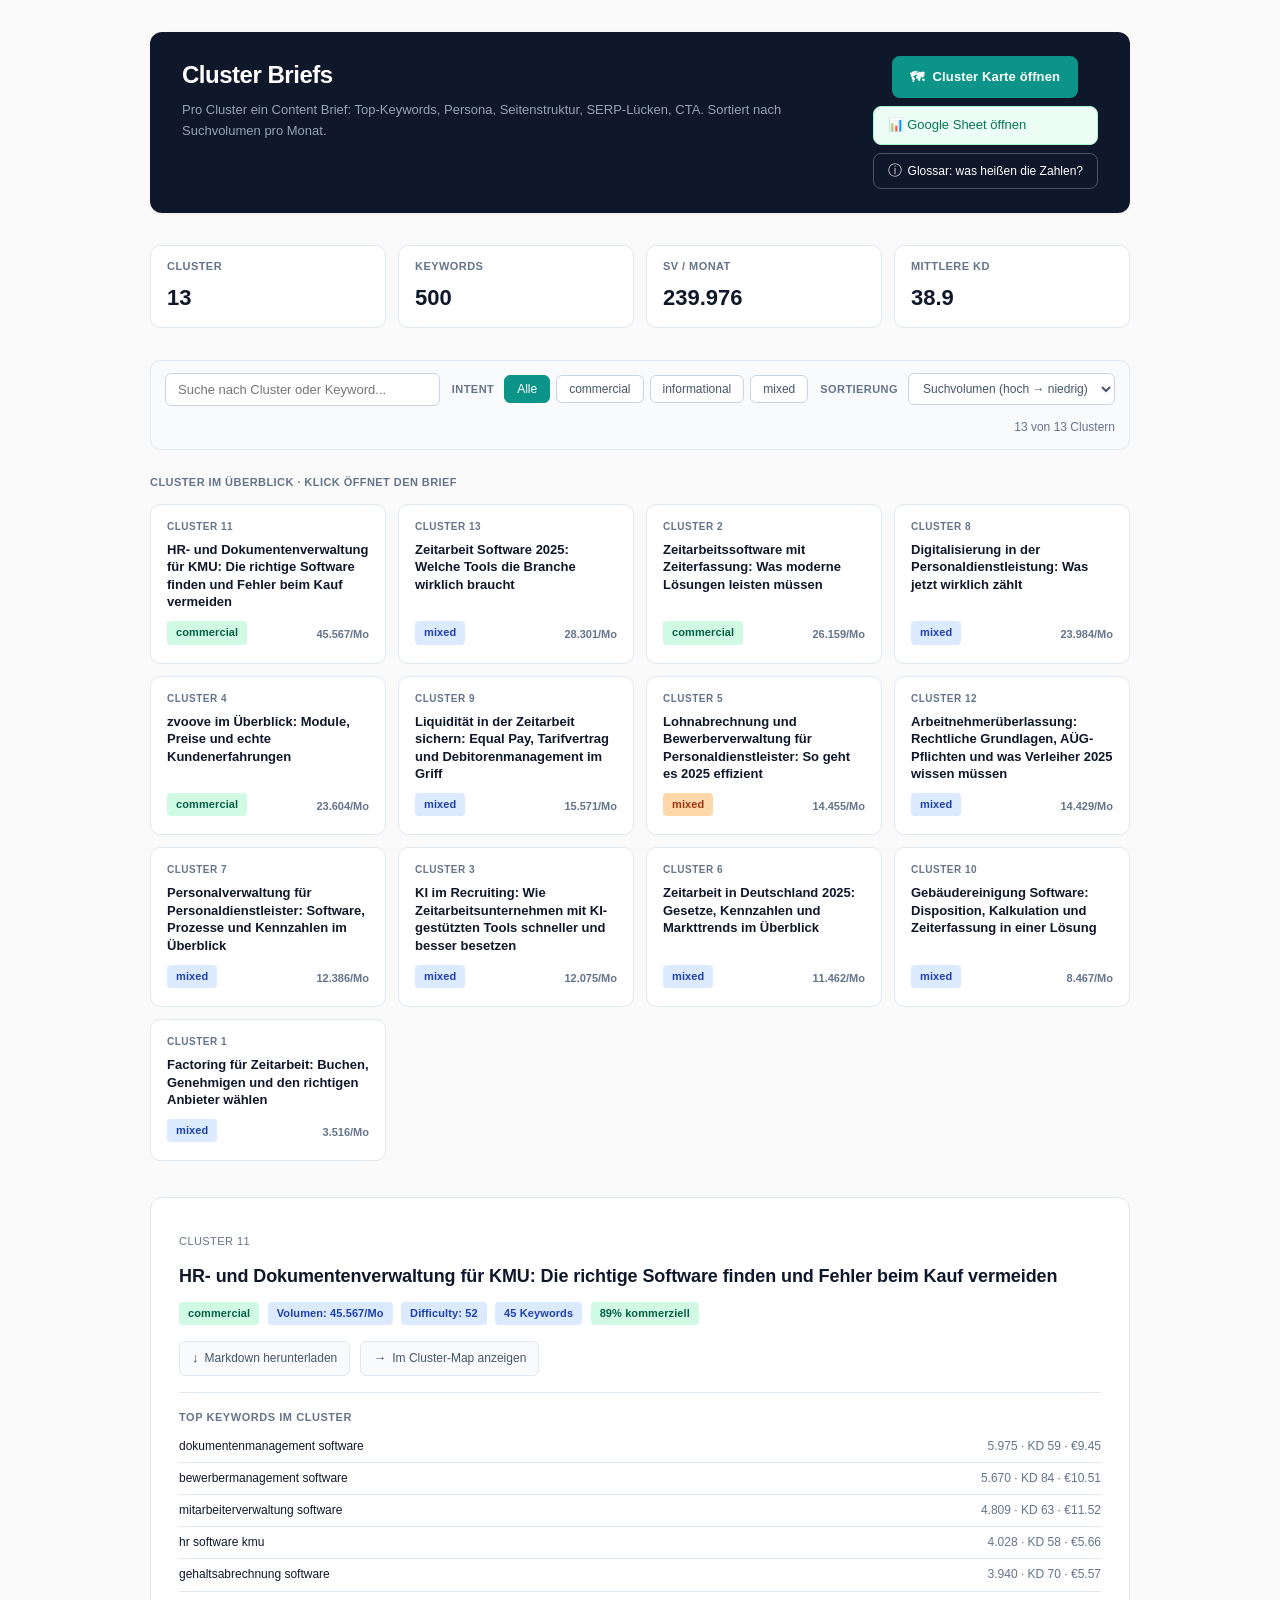
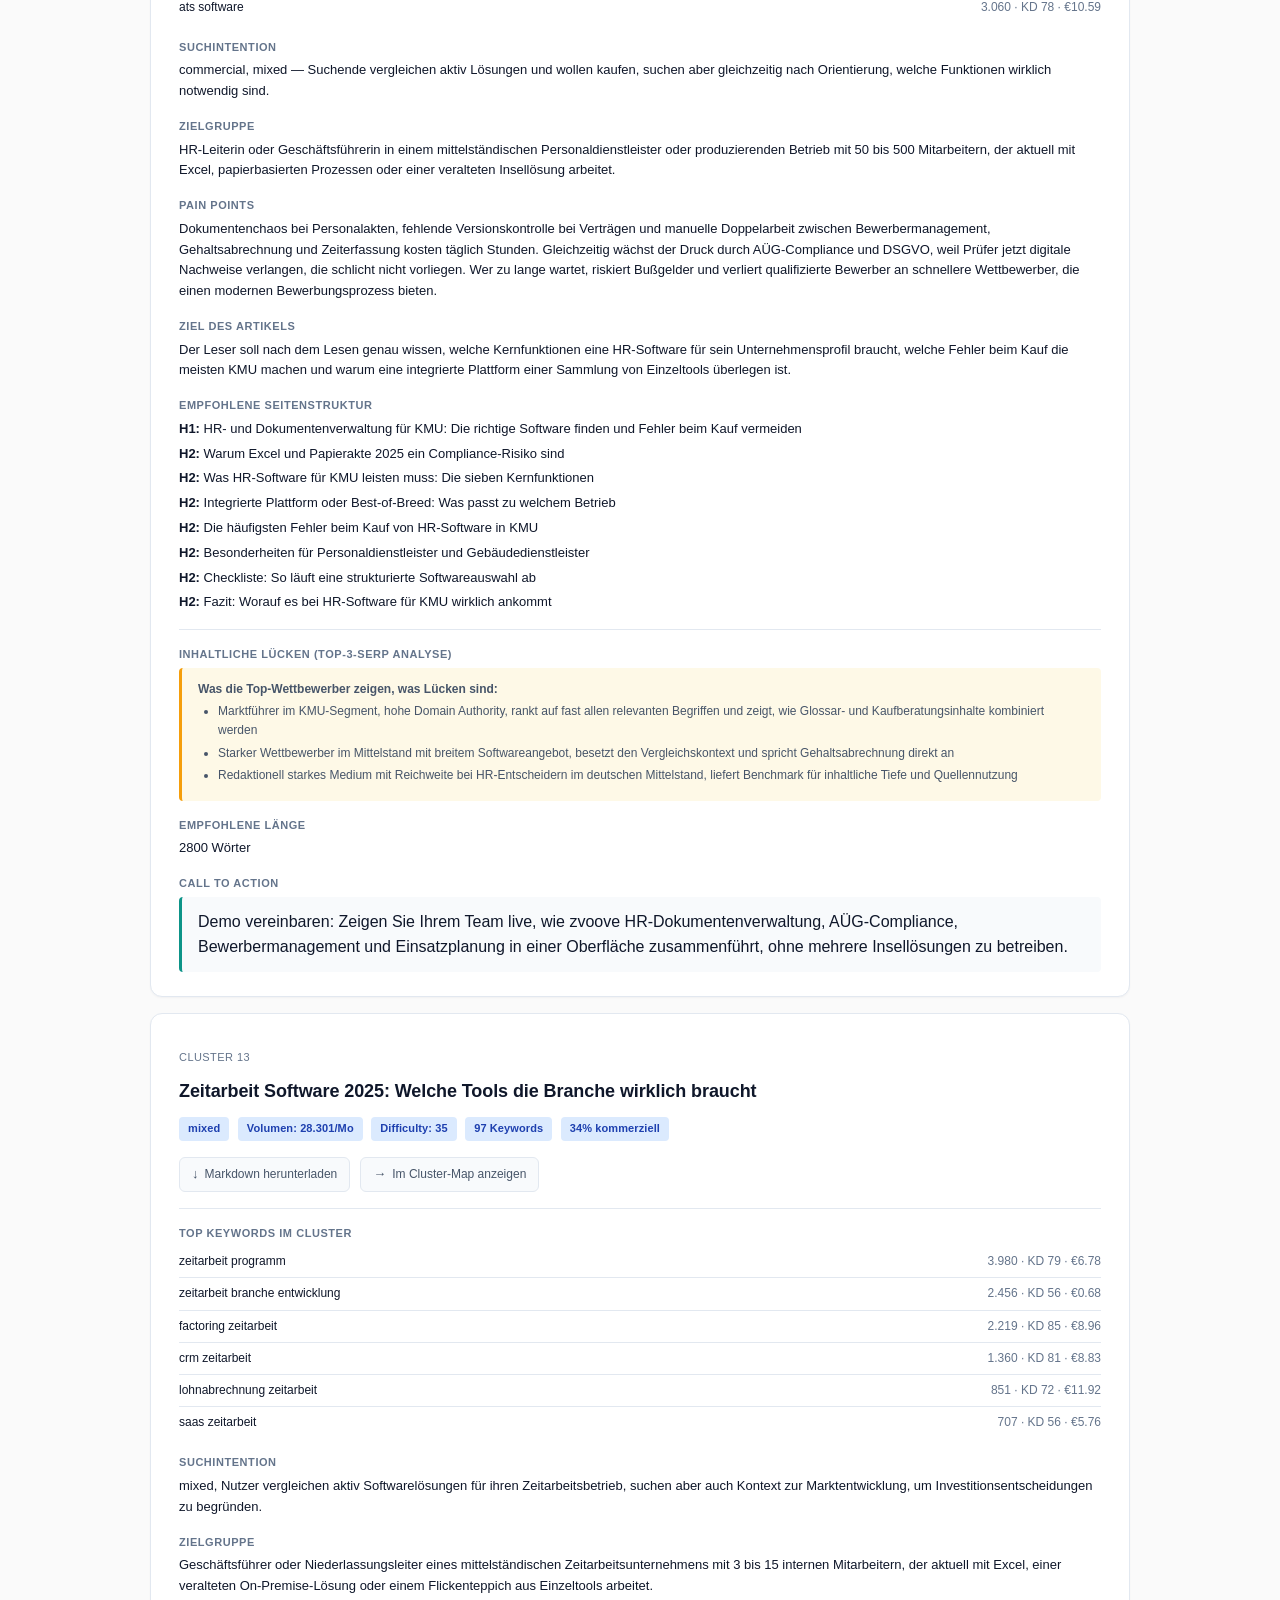
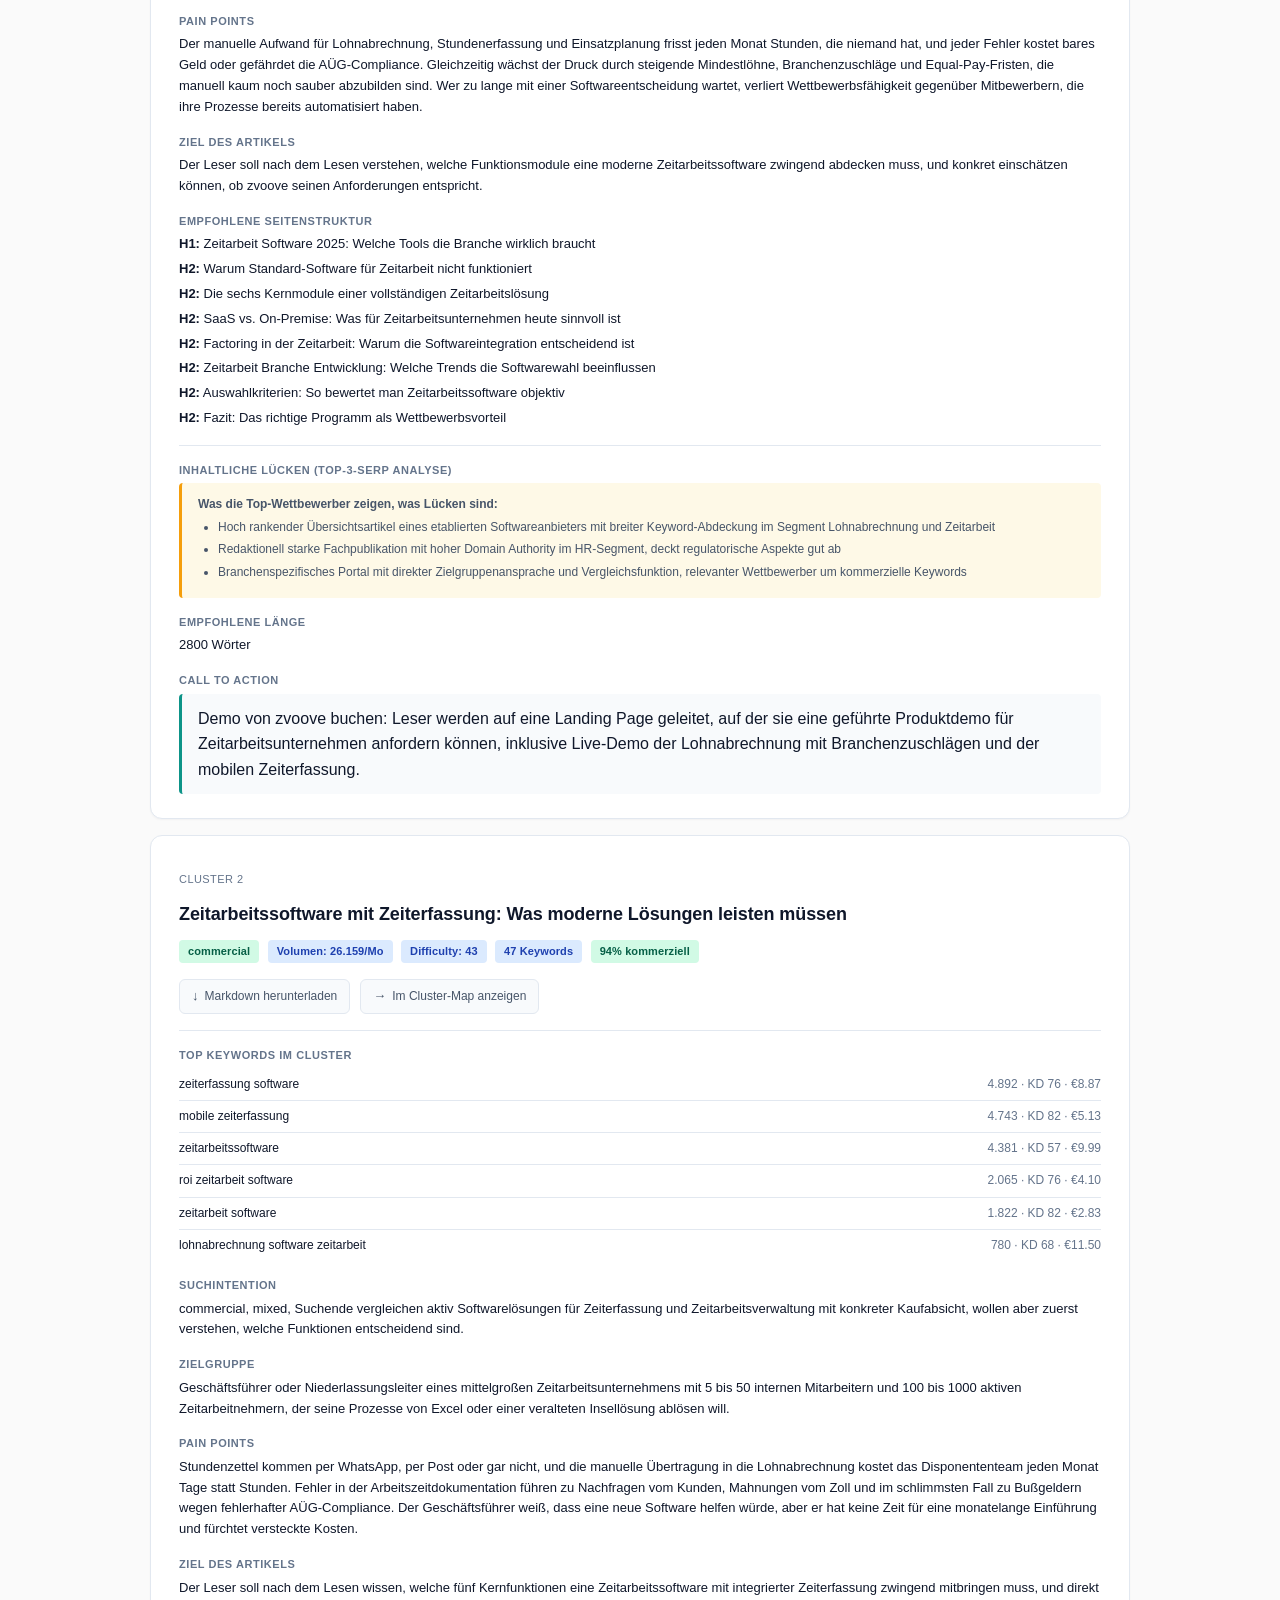
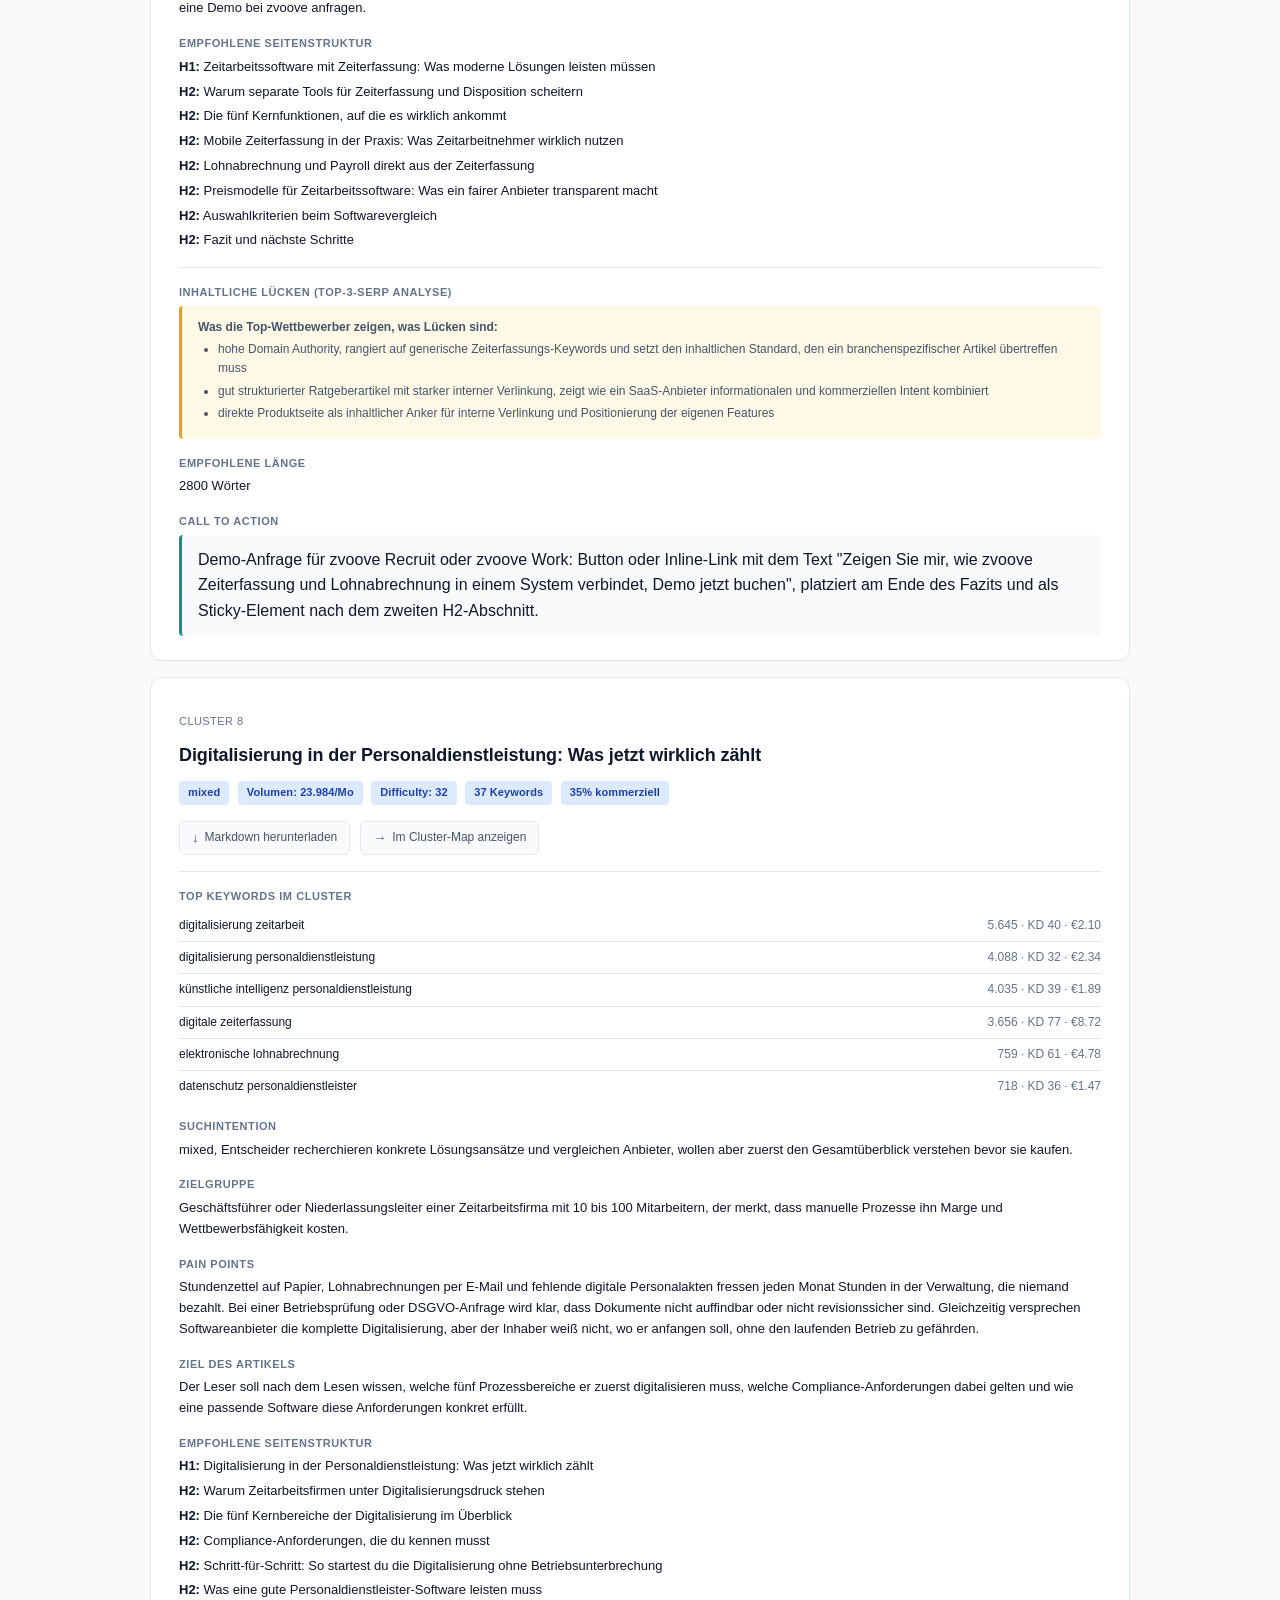
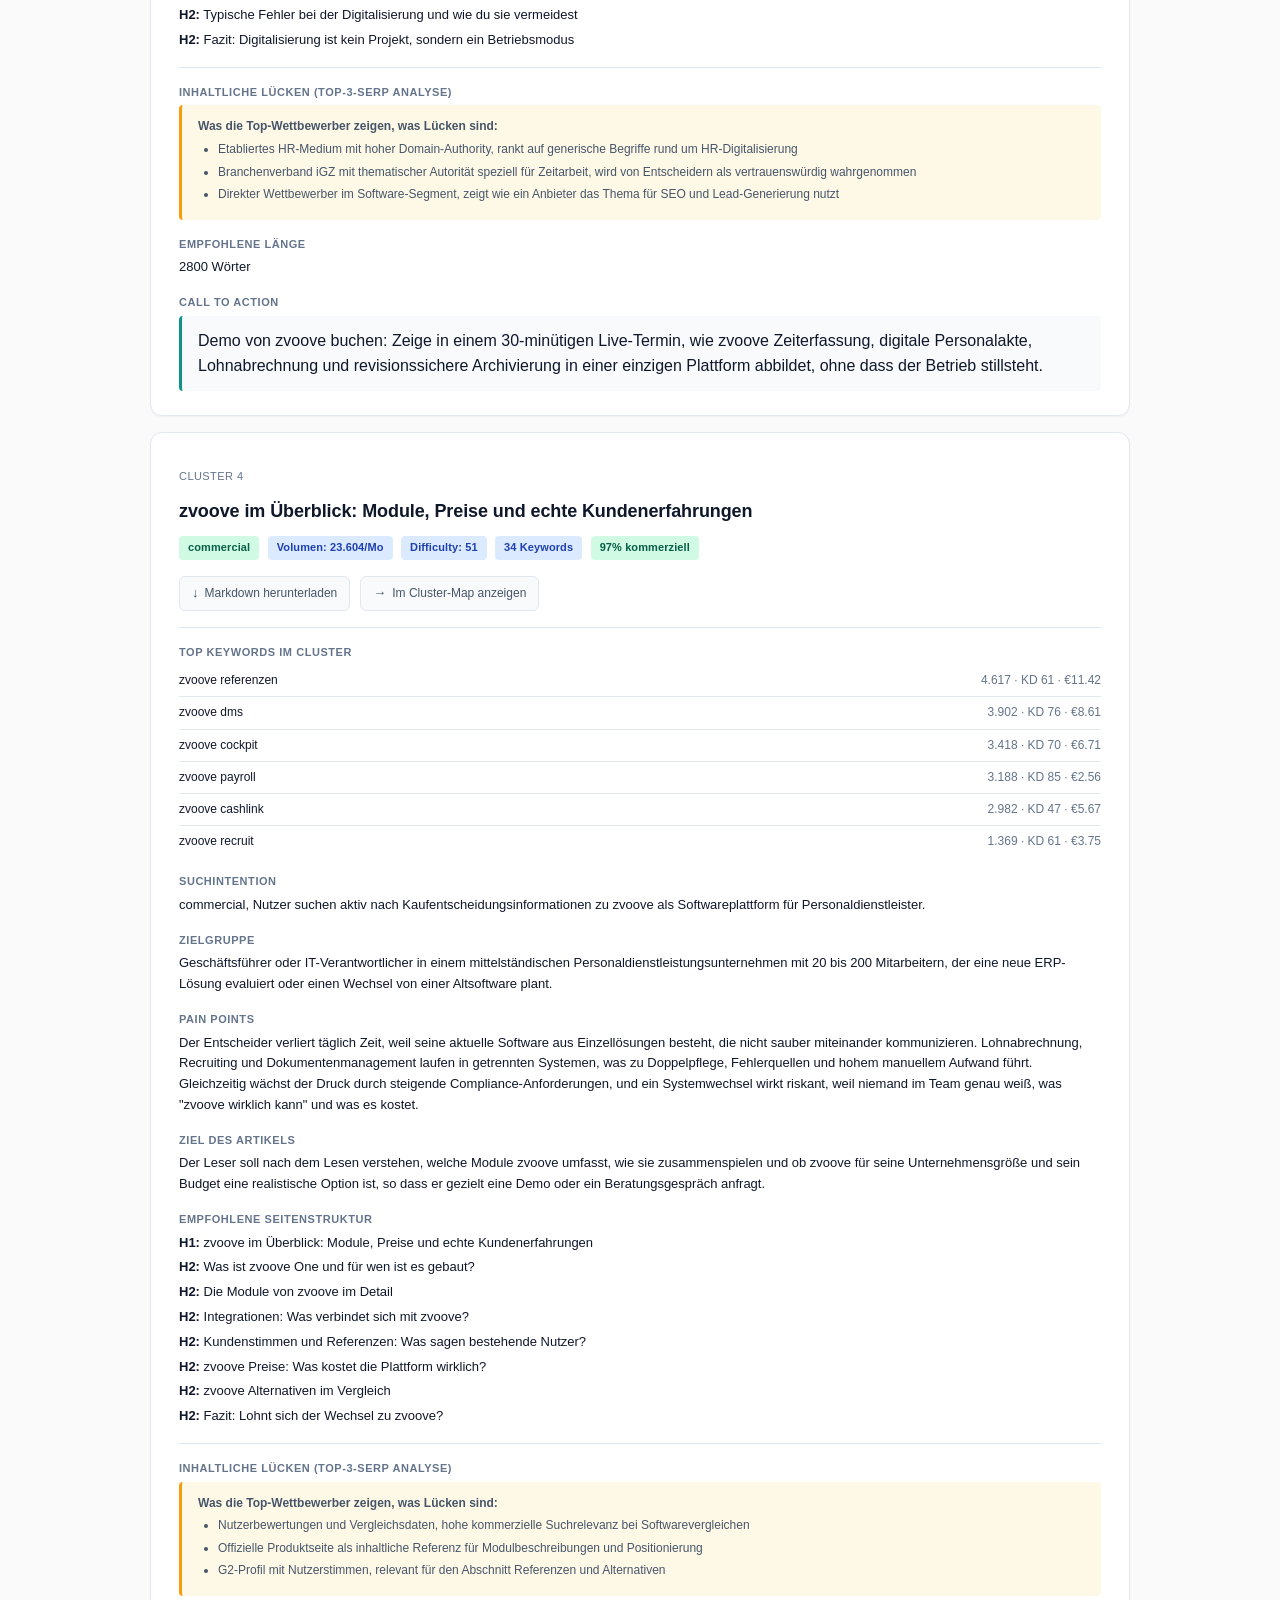
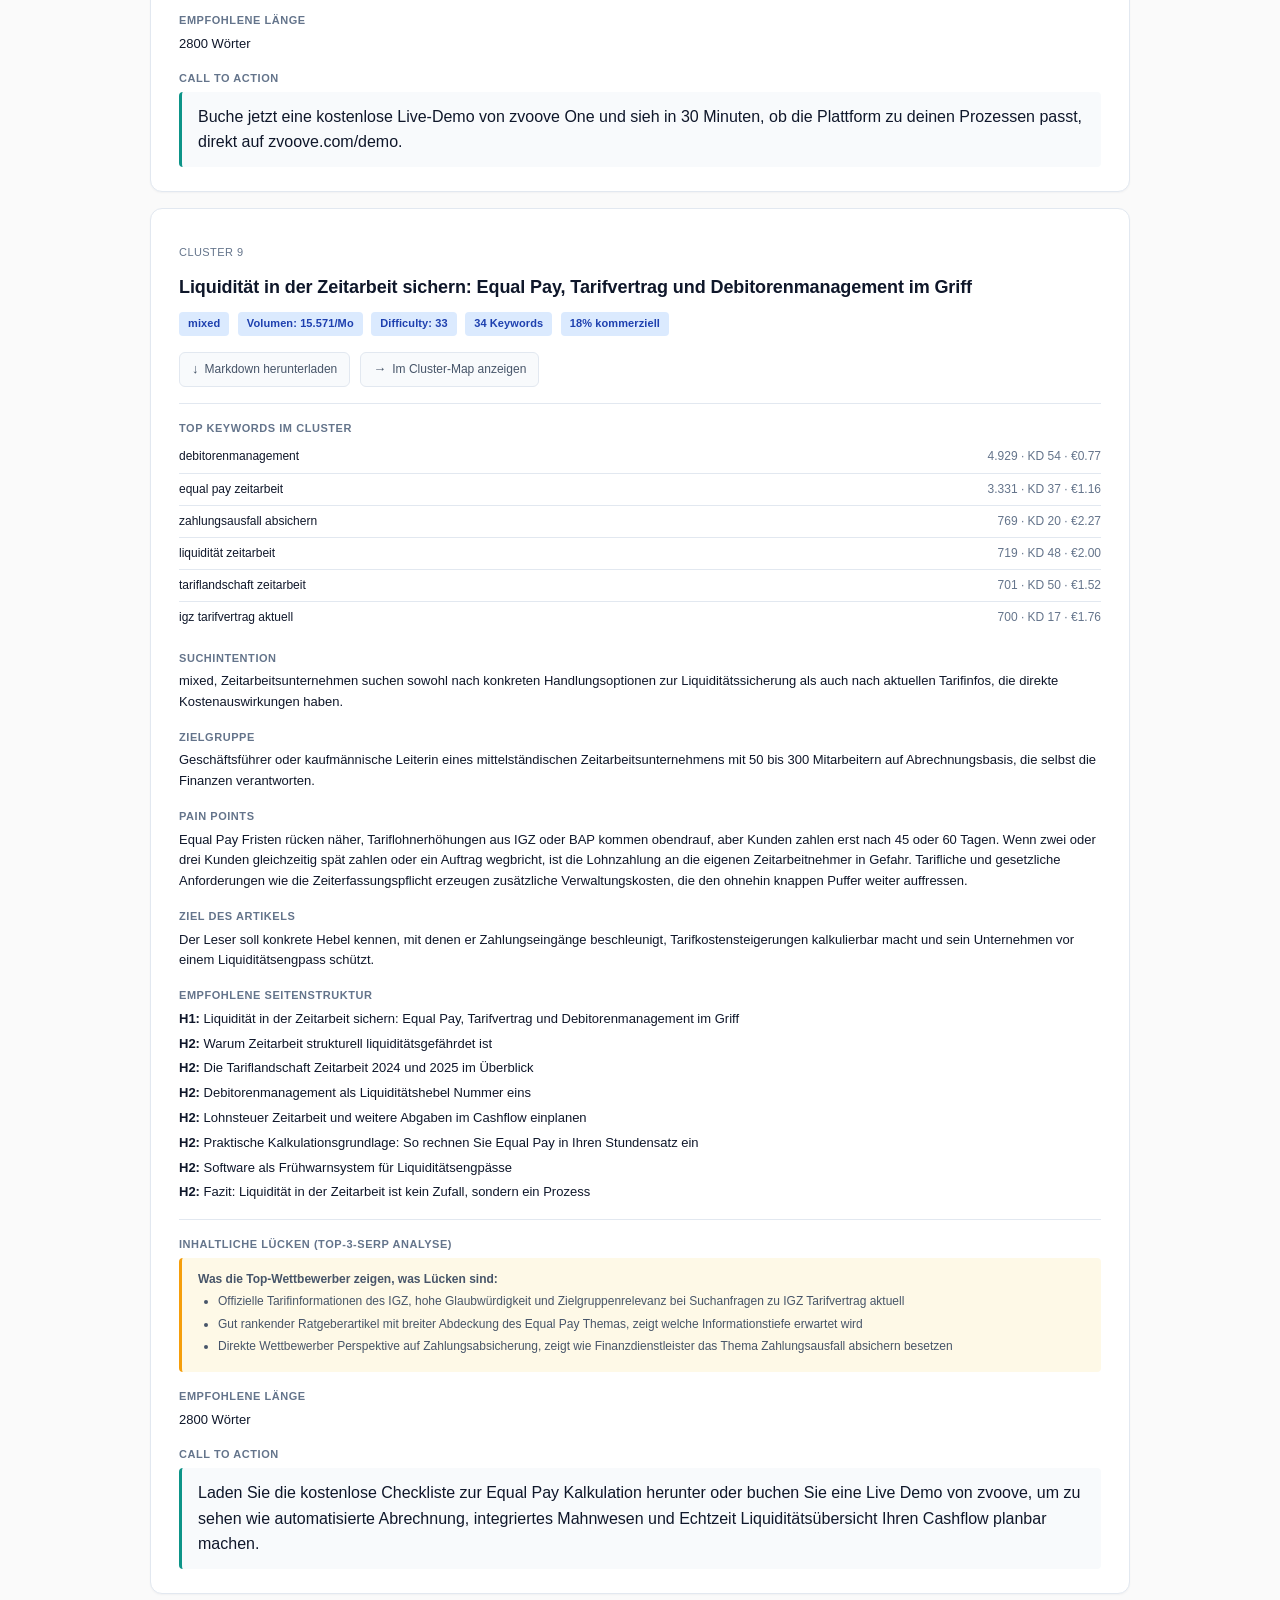
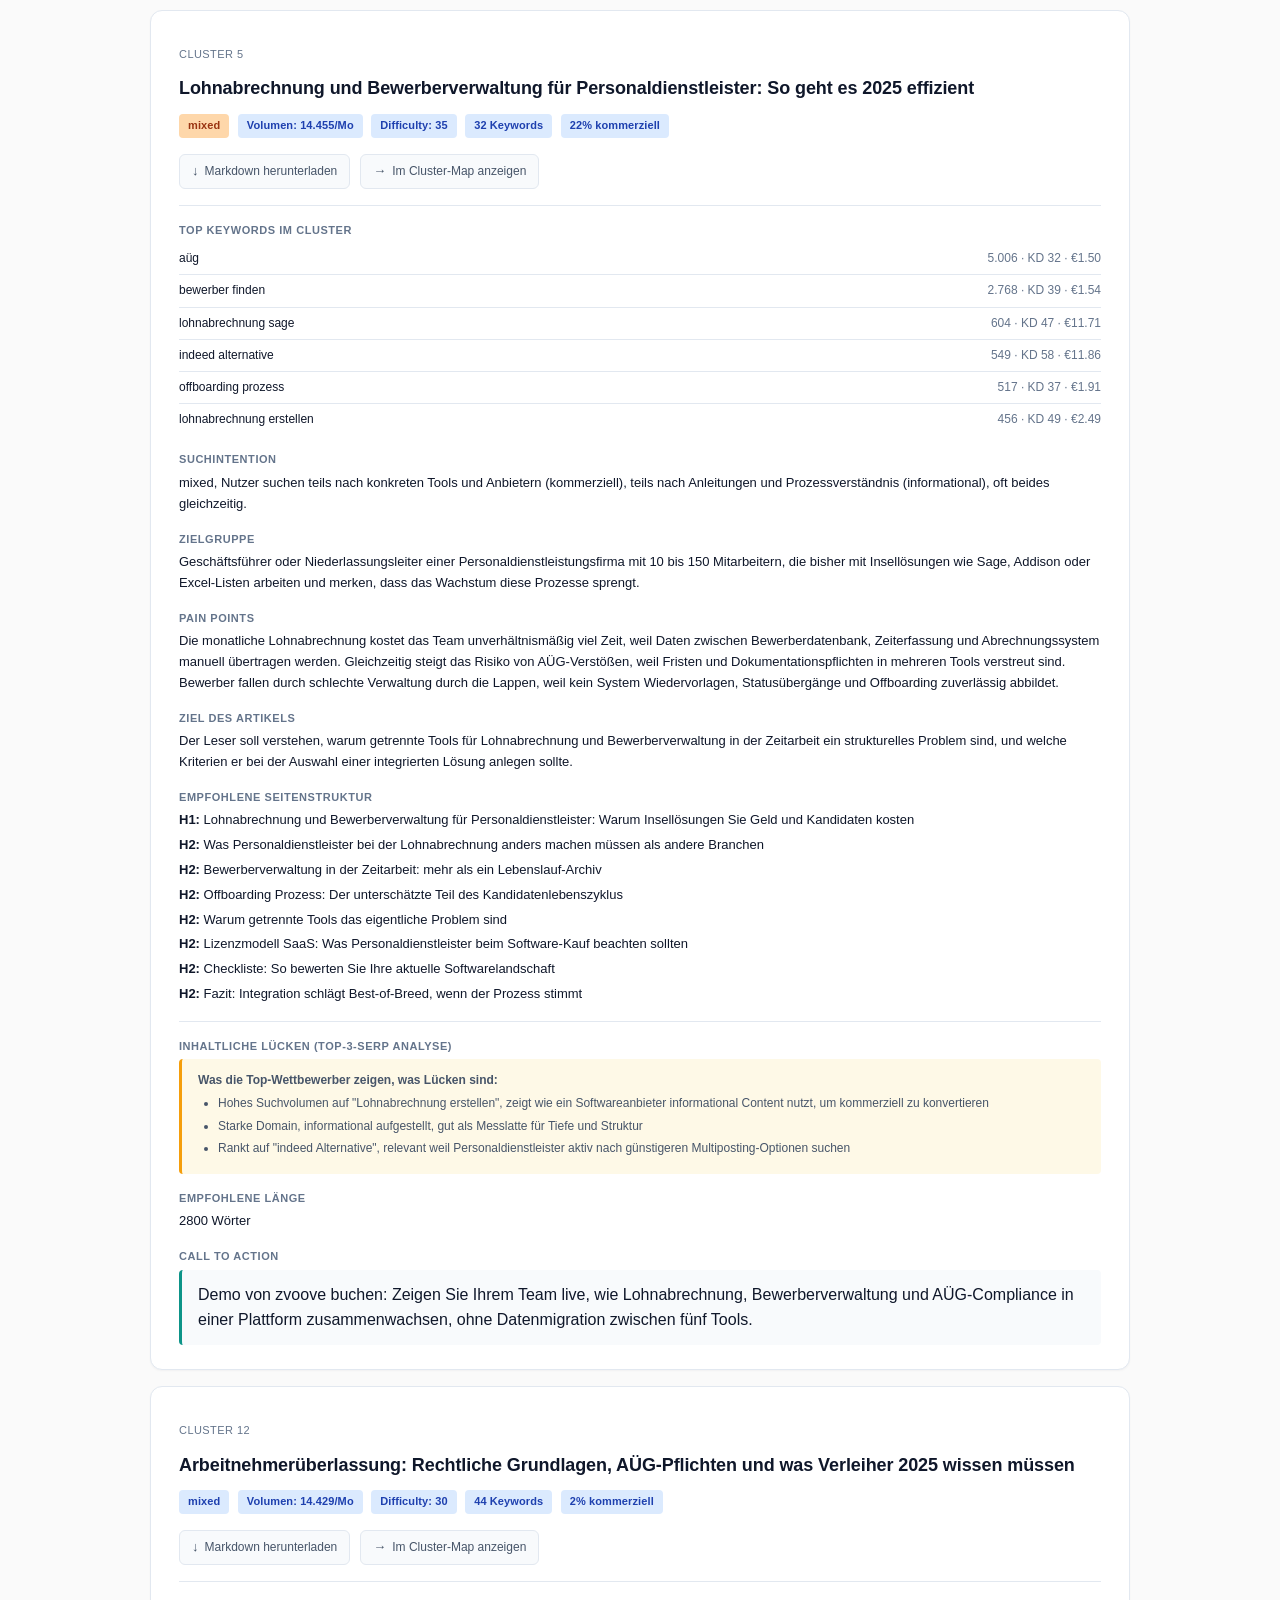
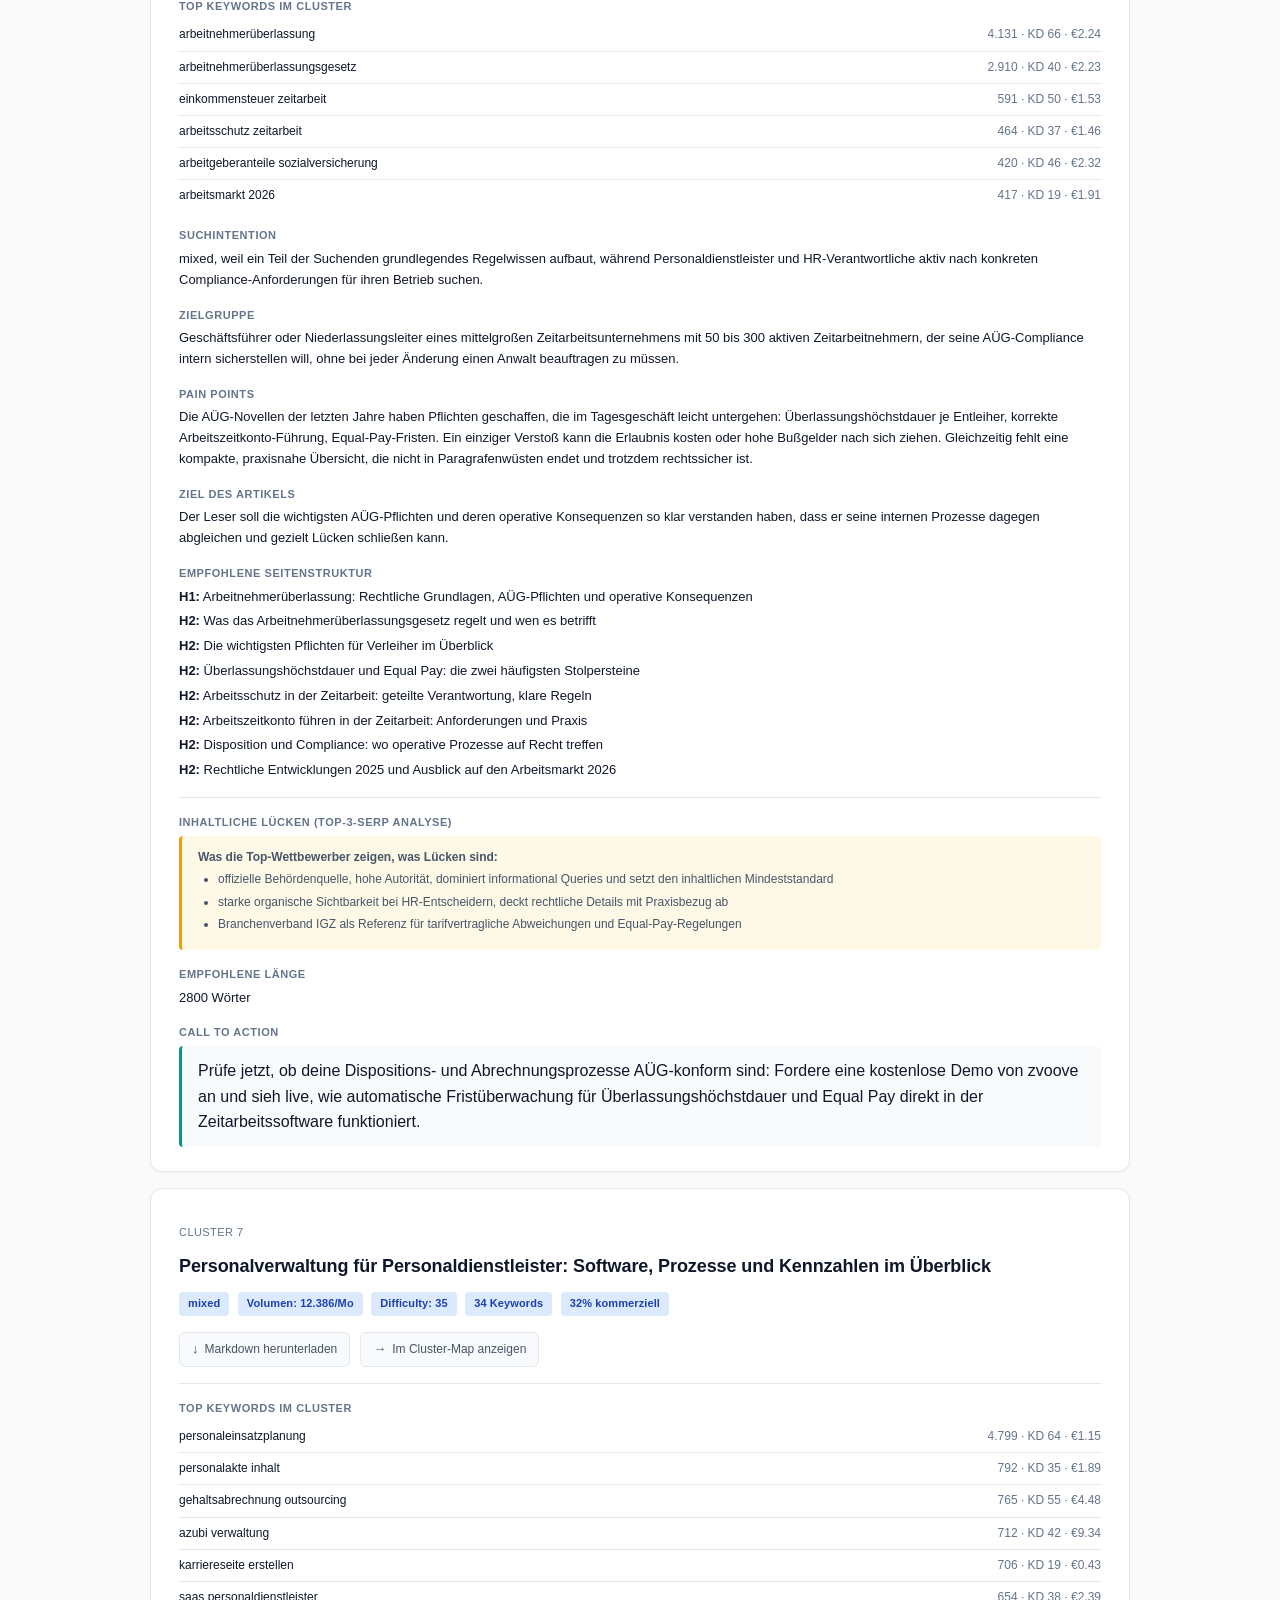
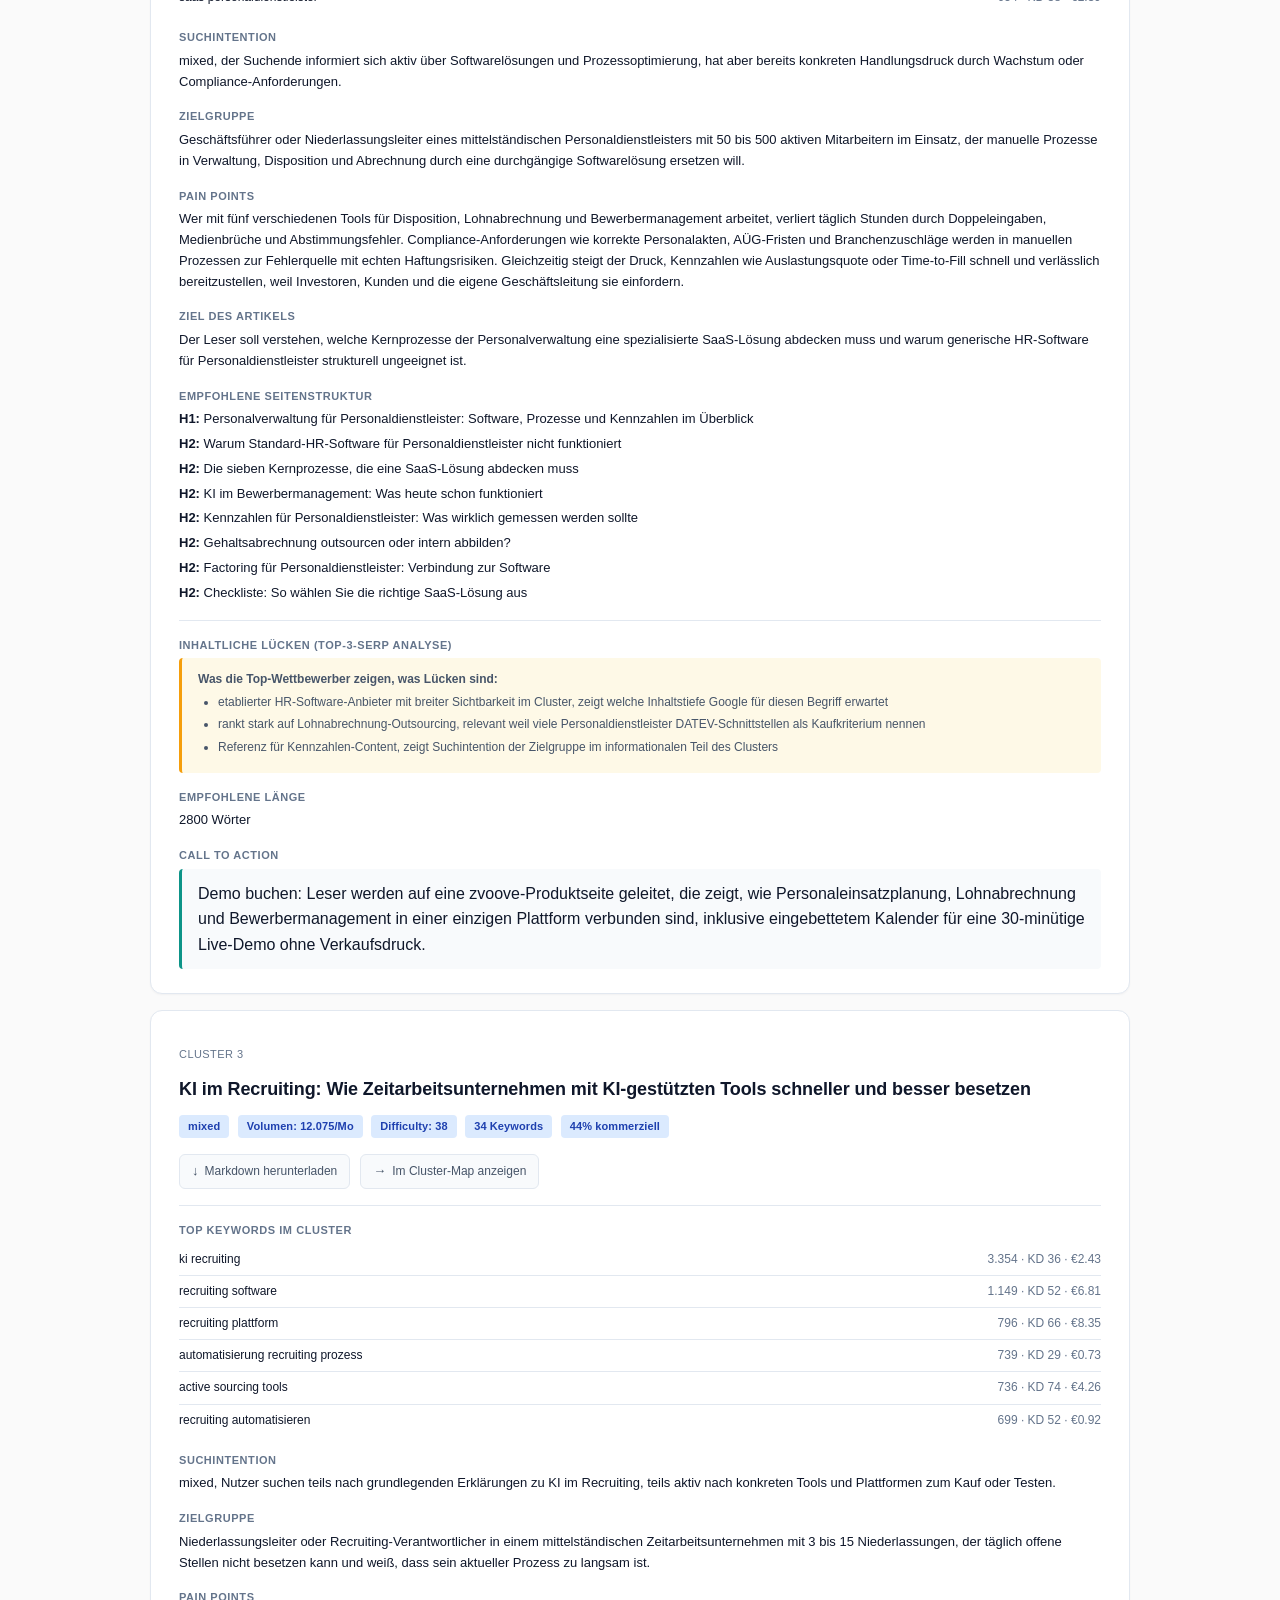
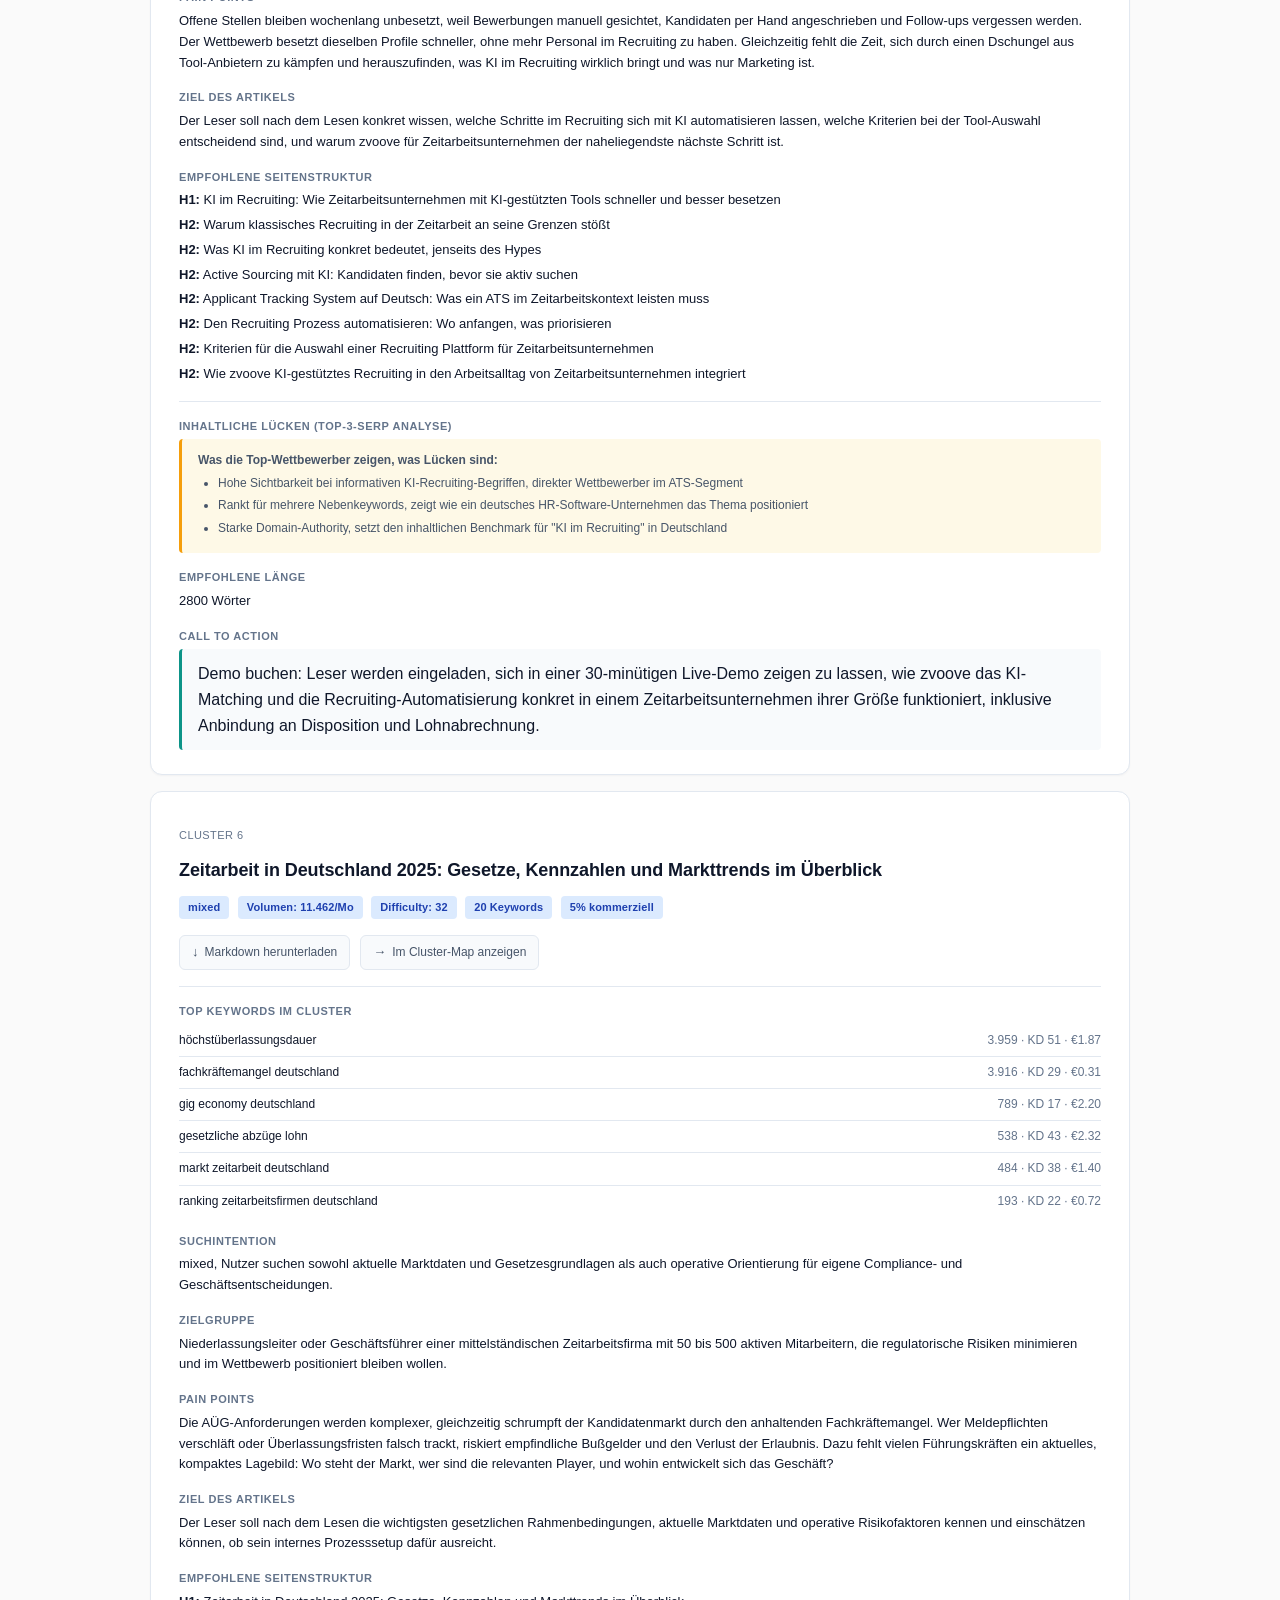
==== commit 58595c7c: "fix(reporting): unify intent source between brief cards and mini-cards Brief cards' data-intent hono" ====
--- a/output/briefings/index.html
+++ b/output/briefings/index.html
@@ -311,7 +311,7 @@
 <div class="summary-row">
   <div class="summary-cell"><div class="label">Cluster</div><div class="value">13</div></div>
   <div class="summary-cell"><div class="label">Keywords</div><div class="value">500</div></div>
-  <div class="summary-cell"><div class="label">SV / Monat</div><div class="value">219.189</div></div>
+  <div class="summary-cell"><div class="label">SV / Monat</div><div class="value">239.976</div></div>
   <div class="summary-cell"><div class="label">Mittlere KD</div><div class="value">38.9</div></div>
 </div>
 
@@ -336,14 +336,14 @@
   <span class="filter-count" id="filter-count"></span>
 </div>
 
-<p class="minigrid-label">Cluster im Überblick · Klick öffnet den Brief</p><div class="mini-grid"><a href="#cluster-11" class="mini-card" data-intent="commercial" data-sv="45567" data-title="hr-verwaltungssoftware für kmu: der ehrliche vergleich für entscheider"><div><div class="mini-id">Cluster 11</div><div class="mini-title">HR-Verwaltungssoftware für KMU: Der ehrliche Vergleich für Entscheider</div></div><div class="mini-meta"><span class="badge badge-ok">commercial</span><span class="mini-sv">45.567/Mo</span></div></a><a href="#cluster-13" class="mini-card" data-intent="mixed" data-sv="28301" data-title="zeitarbeit software 2025: welche tools personaldienstleister wirklich brauchen"><div><div class="mini-id">Cluster 13</div><div class="mini-title">Zeitarbeit Software 2025: Welche Tools Personaldienstleister wirklich brauchen</div></div><div class="mini-meta"><span class="badge badge-info">mixed</span><span class="mini-sv">28.301/Mo</span></div></a><a href="#cluster-2" class="mini-card" data-intent="commercial" data-sv="26159" data-title="zeiterfassung in der zeitarbeit: software, mobile apps und roi im vergleich"><div><div class="mini-id">Cluster 2</div><div class="mini-title">Zeiterfassung in der Zeitarbeit: Software, Mobile Apps und ROI im Vergleich</div></div><div class="mini-meta"><span class="badge badge-ok">commercial</span><span class="mini-sv">26.159/Mo</span></div></a><a href="#cluster-8" class="mini-card" data-intent="mixed" data-sv="23984" data-title="digitalisierung in der personaldienstleistung: was wirklich zählt und was zeitarbeitsunternehmen jetzt umsetzen müssen"><div><div class="mini-id">Cluster 8</div><div class="mini-title">Digitalisierung in der Personaldienstleistung: Was wirklich zählt und was Zeitarbeitsunternehmen jetzt umsetzen müssen</div></div><div class="mini-meta"><span class="badge badge-info">mixed</span><span class="mini-sv">23.984/Mo</span></div></a><a href="#cluster-9" class="mini-card" data-intent="informational" data-sv="15571" data-title="liquidität sichern in der zeitarbeit: debitorenmanagement, tarifkosten und equal pay im griff"><div><div class="mini-id">Cluster 9</div><div class="mini-title">Liquidität sichern in der Zeitarbeit: Debitorenmanagement, Tarifkosten und Equal Pay im Griff</div></div><div class="mini-meta"><span class="badge badge-warn">informational</span><span class="mini-sv">15.571/Mo</span></div></a><a href="#cluster-5" class="mini-card" data-intent="mixed" data-sv="14455" data-title="bewerber finden, verwalten, abrechnen: der vollständige leitfaden für personaldienstleister"><div><div class="mini-id">Cluster 5</div><div class="mini-title">Bewerber finden, verwalten, abrechnen: Der vollständige Leitfaden für Personaldienstleister</div></div><div class="mini-meta"><span class="badge badge-info">mixed</span><span class="mini-sv">14.455/Mo</span></div></a><a href="#cluster-12" class="mini-card" data-intent="informational" data-sv="14429" data-title="arbeitnehmerüberlassung: rechtliche pflichten, fallstricke und was zeitarbeitsunternehmen 2025 wirklich wissen müssen"><div><div class="mini-id">Cluster 12</div><div class="mini-title">Arbeitnehmerüberlassung: Rechtliche Pflichten, Fallstricke und was Zeitarbeitsunternehmen 2025 wirklich wissen müssen</div></div><div class="mini-meta"><span class="badge badge-warn">informational</span><span class="mini-sv">14.429/Mo</span></div></a><a href="#cluster-7" class="mini-card" data-intent="mixed" data-sv="12386" data-title="personaleinsatzplanung für personaldienstleister: software, kennzahlen und smarte verwaltung im überblick"><div><div class="mini-id">Cluster 7</div><div class="mini-title">Personaleinsatzplanung für Personaldienstleister: Software, Kennzahlen und smarte Verwaltung im Überblick</div></div><div class="mini-meta"><span class="badge badge-info">mixed</span><span class="mini-sv">12.386/Mo</span></div></a><a href="#cluster-3" class="mini-card" data-intent="mixed" data-sv="12075" data-title="ki im recruiting: so automatisieren personaldienstleister ihren gesamten recruiting-funnel"><div><div class="mini-id">Cluster 3</div><div class="mini-title">KI im Recruiting: So automatisieren Personaldienstleister ihren gesamten Recruiting-Funnel</div></div><div class="mini-meta"><span class="badge badge-info">mixed</span><span class="mini-sv">12.075/Mo</span></div></a><a href="#cluster-6" class="mini-card" data-intent="informational" data-sv="11462" data-title="zeitarbeit in deutschland 2025: regulierung, marktdaten und was personaldienstleister jetzt wissen müssen"><div><div class="mini-id">Cluster 6</div><div class="mini-title">Zeitarbeit in Deutschland 2025: Regulierung, Marktdaten und was Personaldienstleister jetzt wissen müssen</div></div><div class="mini-meta"><span class="badge badge-warn">informational</span><span class="mini-sv">11.462/Mo</span></div></a><a href="#cluster-10" class="mini-card" data-intent="mixed" data-sv="8467" data-title="gebäudereinigung software: disposition, kalkulation und zeiterfassung in einem system"><div><div class="mini-id">Cluster 10</div><div class="mini-title">Gebäudereinigung Software: Disposition, Kalkulation und Zeiterfassung in einem System</div></div><div class="mini-meta"><span class="badge badge-info">mixed</span><span class="mini-sv">8.467/Mo</span></div></a><a href="#cluster-1" class="mini-card" data-intent="mixed" data-sv="3516" data-title="factoring in der zeitarbeit: buchen, genehmigung und anbieter im vergleich"><div><div class="mini-id">Cluster 1</div><div class="mini-title">Factoring in der Zeitarbeit: Buchen, Genehmigung und Anbieter im Vergleich</div></div><div class="mini-meta"><span class="badge badge-info">mixed</span><span class="mini-sv">3.516/Mo</span></div></a><a href="#cluster-4" class="mini-card" data-intent="commercial" data-sv="2817" data-title="zvoove im überblick: alle module, features und echte kundenstimmen"><div><div class="mini-id">Cluster 4</div><div class="mini-title">zvoove im Überblick: Alle Module, Features und echte Kundenstimmen</div></div><div class="mini-meta"><span class="badge badge-ok">commercial</span><span class="mini-sv">2.817/Mo</span></div></a></div>
+<p class="minigrid-label">Cluster im Überblick · Klick öffnet den Brief</p><div class="mini-grid"><a href="#cluster-11" class="mini-card" data-intent="commercial" data-sv="45567" data-title="hr- und dokumentenverwaltung für kmu: die richtige software finden und fehler beim kauf vermeiden"><div><div class="mini-id">Cluster 11</div><div class="mini-title">HR- und Dokumentenverwaltung für KMU: Die richtige Software finden und Fehler beim Kauf vermeiden</div></div><div class="mini-meta"><span class="badge badge-ok">commercial</span><span class="mini-sv">45.567/Mo</span></div></a><a href="#cluster-13" class="mini-card" data-intent="mixed" data-sv="28301" data-title="zeitarbeit software 2025: welche tools die branche wirklich braucht"><div><div class="mini-id">Cluster 13</div><div class="mini-title">Zeitarbeit Software 2025: Welche Tools die Branche wirklich braucht</div></div><div class="mini-meta"><span class="badge badge-info">mixed</span><span class="mini-sv">28.301/Mo</span></div></a><a href="#cluster-2" class="mini-card" data-intent="commercial" data-sv="26159" data-title="zeitarbeitssoftware mit zeiterfassung: was moderne lösungen leisten müssen"><div><div class="mini-id">Cluster 2</div><div class="mini-title">Zeitarbeitssoftware mit Zeiterfassung: Was moderne Lösungen leisten müssen</div></div><div class="mini-meta"><span class="badge badge-ok">commercial</span><span class="mini-sv">26.159/Mo</span></div></a><a href="#cluster-8" class="mini-card" data-intent="mixed" data-sv="23984" data-title="digitalisierung in der personaldienstleistung: was jetzt wirklich zählt"><div><div class="mini-id">Cluster 8</div><div class="mini-title">Digitalisierung in der Personaldienstleistung: Was jetzt wirklich zählt</div></div><div class="mini-meta"><span class="badge badge-info">mixed</span><span class="mini-sv">23.984/Mo</span></div></a><a href="#cluster-4" class="mini-card" data-intent="commercial" data-sv="23604" data-title="zvoove im überblick: module, preise und echte kundenerfahrungen"><div><div class="mini-id">Cluster 4</div><div class="mini-title">zvoove im Überblick: Module, Preise und echte Kundenerfahrungen</div></div><div class="mini-meta"><span class="badge badge-ok">commercial</span><span class="mini-sv">23.604/Mo</span></div></a><a href="#cluster-9" class="mini-card" data-intent="mixed" data-sv="15571" data-title="liquidität in der zeitarbeit sichern: equal pay, tarifvertrag und debitorenmanagement im griff"><div><div class="mini-id">Cluster 9</div><div class="mini-title">Liquidität in der Zeitarbeit sichern: Equal Pay, Tarifvertrag und Debitorenmanagement im Griff</div></div><div class="mini-meta"><span class="badge badge-info">mixed</span><span class="mini-sv">15.571/Mo</span></div></a><a href="#cluster-5" class="mini-card" data-intent="mixed" data-sv="14455" data-title="lohnabrechnung und bewerberverwaltung für personaldienstleister: so geht es 2025 effizient"><div><div class="mini-id">Cluster 5</div><div class="mini-title">Lohnabrechnung und Bewerberverwaltung für Personaldienstleister: So geht es 2025 effizient</div></div><div class="mini-meta"><span class="badge badge-warn">mixed</span><span class="mini-sv">14.455/Mo</span></div></a><a href="#cluster-12" class="mini-card" data-intent="mixed" data-sv="14429" data-title="arbeitnehmerüberlassung: rechtliche grundlagen, aüg-pflichten und was verleiher 2025 wissen müssen"><div><div class="mini-id">Cluster 12</div><div class="mini-title">Arbeitnehmerüberlassung: Rechtliche Grundlagen, AÜG-Pflichten und was Verleiher 2025 wissen müssen</div></div><div class="mini-meta"><span class="badge badge-info">mixed</span><span class="mini-sv">14.429/Mo</span></div></a><a href="#cluster-7" class="mini-card" data-intent="mixed" data-sv="12386" data-title="personalverwaltung für personaldienstleister: software, prozesse und kennzahlen im überblick"><div><div class="mini-id">Cluster 7</div><div class="mini-title">Personalverwaltung für Personaldienstleister: Software, Prozesse und Kennzahlen im Überblick</div></div><div class="mini-meta"><span class="badge badge-info">mixed</span><span class="mini-sv">12.386/Mo</span></div></a><a href="#cluster-3" class="mini-card" data-intent="mixed" data-sv="12075" data-title="ki im recruiting: wie zeitarbeitsunternehmen mit ki-gestützten tools schneller und besser besetzen"><div><div class="mini-id">Cluster 3</div><div class="mini-title">KI im Recruiting: Wie Zeitarbeitsunternehmen mit KI-gestützten Tools schneller und besser besetzen</div></div><div class="mini-meta"><span class="badge badge-info">mixed</span><span class="mini-sv">12.075/Mo</span></div></a><a href="#cluster-6" class="mini-card" data-intent="mixed" data-sv="11462" data-title="zeitarbeit in deutschland 2025: gesetze, kennzahlen und markttrends im überblick"><div><div class="mini-id">Cluster 6</div><div class="mini-title">Zeitarbeit in Deutschland 2025: Gesetze, Kennzahlen und Markttrends im Überblick</div></div><div class="mini-meta"><span class="badge badge-info">mixed</span><span class="mini-sv">11.462/Mo</span></div></a><a href="#cluster-10" class="mini-card" data-intent="mixed" data-sv="8467" data-title="gebäudereinigung software: disposition, kalkulation und zeiterfassung in einer lösung"><div><div class="mini-id">Cluster 10</div><div class="mini-title">Gebäudereinigung Software: Disposition, Kalkulation und Zeiterfassung in einer Lösung</div></div><div class="mini-meta"><span class="badge badge-info">mixed</span><span class="mini-sv">8.467/Mo</span></div></a><a href="#cluster-1" class="mini-card" data-intent="mixed" data-sv="3516" data-title="factoring für zeitarbeit: buchen, genehmigen und den richtigen anbieter wählen"><div><div class="mini-id">Cluster 1</div><div class="mini-title">Factoring für Zeitarbeit: Buchen, Genehmigen und den richtigen Anbieter wählen</div></div><div class="mini-meta"><span class="badge badge-info">mixed</span><span class="mini-sv">3.516/Mo</span></div></a></div>
 
 
 
 <div id="brief-list">
-<section class="card brief-card" id="cluster-11" data-intent="commercial" data-sv="45567" data-keywords="45" data-title="hr-verwaltungssoftware für kmu: der ehrliche vergleich für entscheider" data-search="hr-verwaltungssoftware für kmu: der ehrliche vergleich für entscheider dokumentenmanagement software bewerbermanagement software mitarbeiterverwaltung software hr software kmu gehaltsabrechnung software ats software">
+<section class="card brief-card" id="cluster-11" data-intent="commercial" data-sv="45567" data-keywords="45" data-title="hr- und dokumentenverwaltung für kmu: die richtige software finden und fehler beim kauf vermeiden" data-search="hr- und dokumentenverwaltung für kmu: die richtige software finden und fehler beim kauf vermeiden dokumentenmanagement software bewerbermanagement software mitarbeiterverwaltung software hr software kmu gehaltsabrechnung software ats software">
   <p class="cluster-id">Cluster 11</p>
-  <h2 class="cluster-title">HR-Verwaltungssoftware für KMU: Der ehrliche Vergleich für Entscheider</h2>
+  <h2 class="cluster-title">HR- und Dokumentenverwaltung für KMU: Die richtige Software finden und Fehler beim Kauf vermeiden</h2>
   <div style="margin: 8px 0 0;">
     <span class="badge badge-ok">commercial</span>
     <span class="badge badge-info">Volumen: 45.567/Mo</span>
@@ -367,39 +367,39 @@
 <div class="kw-row"><span class="kw-name">ats software</span><span class="kw-stats">3.060 · KD 78 · €10.59</span></div></div>
 
   <p class="section-label">Suchintention</p>
-  <p class="section-value">commercial, mixed, Suchende vergleichen aktiv Lösungen und wollen eine Kaufentscheidung vorbereiten, suchen aber auch nach Orientierung welche Funktionen wirklich notwendig sind.</p>
-
-  <p class="section-label">Zielgruppe</p>
-  <p class="section-value">Geschäftsführer oder HR-Leitung in einem KMU mit 20 bis 250 Mitarbeitern, das bisher mit Excel, Papierordnern oder Insellösungen arbeitet und den Verwaltungsaufwand spürbar reduzieren will.</p>
-
-  <p class="section-label">Pain Points</p><p class="section-value">Die manuelle HR-Verwaltung frisst jede Woche Stunden, die niemand hat: Verträge liegen in verschiedenen Ordnern, Urlaubsanträge kommen per E-Mail, und beim nächsten Audit fehlen trotzdem Dokumente. Wer zusätzlich Zeitarbeit betreibt oder unter das AÜG fällt, hat noch eine Compliance-Schicht obendrauf, die mit Standardtools kaum abbildbar ist. Die Angst, bei einer Prüfung durch die Bundesagentur für Arbeit oder beim Datenschutz-Audit schlecht dazustehen, ist real und begründet.</p>
-
-  <p class="section-label">Ziel des Artikels</p><p class="section-value">Der Leser soll nach dem Lesen verstehen, welche Funktionen eine HR-Software für sein KMU wirklich braucht, welche Fallstricke Branchenlösungen gegenüber Generalistensoftware unterscheiden, und warum er eine Demo bei zvoove buchen sollte.</p>
-
-  <p class="section-label">Empfohlene Seitenstruktur</p>
-  <p class="section-value struct"><b>H1:</b> HR-Verwaltungssoftware für KMU: Welche Funktionen wirklich zählen und worauf Entscheider 2025 achten müssen</p>
-<p class="section-value struct"><b>H2:</b> Warum Standard-HR-Software KMU oft überfordert oder unterversorgt</p>
-<p class="section-value struct"><b>H2:</b> Die wichtigsten Funktionsblöcke im Überblick</p>
-<p class="section-value struct"><b>H2:</b> Besondere Anforderungen in der Zeitarbeit und bei AÜG-Pflichten</p>
-<p class="section-value struct"><b>H2:</b> Auswahlkriterien: So vergleichen Sie HR-Softwarelösungen seriös</p>
-<p class="section-value struct"><b>H2:</b> Typische Fehler bei der Einführung und wie Sie sie vermeiden</p>
-<p class="section-value struct"><b>H2:</b> Was eine integrierte Komplettlösung gegenüber Einzelmodulen bringt</p>
-<p class="section-value struct"><b>H2:</b> Fazit und Entscheidungshilfe: Welcher Softwaretyp passt zu welchem KMU</p>
-
-  <hr class="divider">
-
-  <p class="section-label">Inhaltliche Lücken (Top-3-SERP Analyse)</p>
-  <div class="gap-block"><b>Was die Top-Wettbewerber zeigen, was Lücken sind:</b><ul><li>Personio ist Marktführer im KMU-Segment und rankt auf vielen dieser Keywords sehr stark, der Artikel zeigt wie Funktionstiefe und SEO kombiniert werden.</li><li>Sage adressiert direkt die Gehaltsabrechnungs- und Buchhaltungsschnittstelle, ein Thema das viele KMU-Entscheider als Hauptanforderung nennen.</li><li>Capterra liefert nutzernahe Vergleichsstruktur und zeigt welche Fragen Kaufinteressenten tatsächlich stellen, nützlich für Outline und Framing.</li></ul></div>
+  <p class="section-value">commercial, mixed — Suchende vergleichen aktiv Lösungen und wollen kaufen, suchen aber gleichzeitig nach Orientierung, welche Funktionen wirklich notwendig sind.</p>
+
+  <p class="section-label">Zielgruppe</p>
+  <p class="section-value">HR-Leiterin oder Geschäftsführerin in einem mittelständischen Personaldienstleister oder produzierenden Betrieb mit 50 bis 500 Mitarbeitern, der aktuell mit Excel, papierbasierten Prozessen oder einer veralteten Insellösung arbeitet.</p>
+
+  <p class="section-label">Pain Points</p><p class="section-value">Dokumentenchaos bei Personalakten, fehlende Versionskontrolle bei Verträgen und manuelle Doppelarbeit zwischen Bewerbermanagement, Gehaltsabrechnung und Zeiterfassung kosten täglich Stunden. Gleichzeitig wächst der Druck durch AÜG-Compliance und DSGVO, weil Prüfer jetzt digitale Nachweise verlangen, die schlicht nicht vorliegen. Wer zu lange wartet, riskiert Bußgelder und verliert qualifizierte Bewerber an schnellere Wettbewerber, die einen modernen Bewerbungsprozess bieten.</p>
+
+  <p class="section-label">Ziel des Artikels</p><p class="section-value">Der Leser soll nach dem Lesen genau wissen, welche Kernfunktionen eine HR-Software für sein Unternehmensprofil braucht, welche Fehler beim Kauf die meisten KMU machen und warum eine integrierte Plattform einer Sammlung von Einzeltools überlegen ist.</p>
+
+  <p class="section-label">Empfohlene Seitenstruktur</p>
+  <p class="section-value struct"><b>H1:</b> HR- und Dokumentenverwaltung für KMU: Die richtige Software finden und Fehler beim Kauf vermeiden</p>
+<p class="section-value struct"><b>H2:</b> Warum Excel und Papierakte 2025 ein Compliance-Risiko sind</p>
+<p class="section-value struct"><b>H2:</b> Was HR-Software für KMU leisten muss: Die sieben Kernfunktionen</p>
+<p class="section-value struct"><b>H2:</b> Integrierte Plattform oder Best-of-Breed: Was passt zu welchem Betrieb</p>
+<p class="section-value struct"><b>H2:</b> Die häufigsten Fehler beim Kauf von HR-Software in KMU</p>
+<p class="section-value struct"><b>H2:</b> Besonderheiten für Personaldienstleister und Gebäudedienstleister</p>
+<p class="section-value struct"><b>H2:</b> Checkliste: So läuft eine strukturierte Softwareauswahl ab</p>
+<p class="section-value struct"><b>H2:</b> Fazit: Worauf es bei HR-Software für KMU wirklich ankommt</p>
+
+  <hr class="divider">
+
+  <p class="section-label">Inhaltliche Lücken (Top-3-SERP Analyse)</p>
+  <div class="gap-block"><b>Was die Top-Wettbewerber zeigen, was Lücken sind:</b><ul><li>Marktführer im KMU-Segment, hohe Domain Authority, rankt auf fast allen relevanten Begriffen und zeigt, wie Glossar- und Kaufberatungsinhalte kombiniert werden</li><li>Starker Wettbewerber im Mittelstand mit breitem Softwareangebot, besetzt den Vergleichskontext und spricht Gehaltsabrechnung direkt an</li><li>Redaktionell starkes Medium mit Reichweite bei HR-Entscheidern im deutschen Mittelstand, liefert Benchmark für inhaltliche Tiefe und Quellennutzung</li></ul></div>
 
   <p class="section-label" style="margin-top: 16px;">Empfohlene Länge</p>
   <p class="section-value">2800 Wörter</p>
 
   <p class="section-label">Call to Action</p>
-  <div class="cta-block">Demo buchen: Zeigen Sie Ihrem Team in 30 Minuten live, wie zvoove Mitarbeiterverwaltung, Bewerbermanagement, AÜG-Compliance und Einsatzplanung in einer Oberfläche abbildet, ohne Insellösungen und ohne Datenverlust zwischen den Modulen.</div>
-</section>
-<section class="card brief-card" id="cluster-13" data-intent="mixed" data-sv="28301" data-keywords="97" data-title="zeitarbeit software 2025: welche tools personaldienstleister wirklich brauchen" data-search="zeitarbeit software 2025: welche tools personaldienstleister wirklich brauchen zeitarbeit programm zeitarbeit branche entwicklung factoring zeitarbeit crm zeitarbeit lohnabrechnung zeitarbeit saas zeitarbeit">
+  <div class="cta-block">Demo vereinbaren: Zeigen Sie Ihrem Team live, wie zvoove HR-Dokumentenverwaltung, AÜG-Compliance, Bewerbermanagement und Einsatzplanung in einer Oberfläche zusammenführt, ohne mehrere Insellösungen zu betreiben.</div>
+</section>
+<section class="card brief-card" id="cluster-13" data-intent="mixed" data-sv="28301" data-keywords="97" data-title="zeitarbeit software 2025: welche tools die branche wirklich braucht" data-search="zeitarbeit software 2025: welche tools die branche wirklich braucht zeitarbeit programm zeitarbeit branche entwicklung factoring zeitarbeit crm zeitarbeit lohnabrechnung zeitarbeit saas zeitarbeit">
   <p class="cluster-id">Cluster 13</p>
-  <h2 class="cluster-title">Zeitarbeit Software 2025: Welche Tools Personaldienstleister wirklich brauchen</h2>
+  <h2 class="cluster-title">Zeitarbeit Software 2025: Welche Tools die Branche wirklich braucht</h2>
   <div style="margin: 8px 0 0;">
     <span class="badge badge-info">mixed</span>
     <span class="badge badge-info">Volumen: 28.301/Mo</span>
@@ -423,39 +423,39 @@
 <div class="kw-row"><span class="kw-name">saas zeitarbeit</span><span class="kw-stats">707 · KD 56 · €5.76</span></div></div>
 
   <p class="section-label">Suchintention</p>
-  <p class="section-value">mixed, Entscheider in Zeitarbeitsunternehmen suchen sowohl nach Orientierung im Markt als auch nach konkreten Softwarelösungen für Disposition, Abrechnung und Compliance.</p>
-
-  <p class="section-label">Zielgruppe</p>
-  <p class="section-value">Geschäftsführer oder Niederlassungsleiter eines mittelständischen Personaldienstleisters mit 3 bis 25 internen Mitarbeitern, der merkt, dass Excel und Insellösungen das Wachstum bremsen.</p>
-
-  <p class="section-label">Pain Points</p><p class="section-value">Disposition, Lohnabrechnung und Kundenbetreuung laufen in drei verschiedenen Tools, die nicht miteinander sprechen, was zu Doppelarbeit, Fehleranfälligkeit und Compliance-Risiken führt. Monatliche Lohnabrechnungen für 200 Zeitarbeitnehmer kosten das Team mehr Zeit als die eigentliche Akquise. Wer wächst, merkt: Ohne integriertes System verliert man den Überblick über Stunden, Zuschläge, Branchenmindestlohn und Rechnungsstellung gleichzeitig.</p>
-
-  <p class="section-label">Ziel des Artikels</p><p class="section-value">Der Leser soll verstehen, welche Kernmodule eine Zeitarbeit-Software abdecken muss und warum eine integrierte Plattform gegenüber Insellösungen langfristig wirtschaftlicher ist, und dabei zvoove als konkrete Lösung in Betracht ziehen.</p>
-
-  <p class="section-label">Empfohlene Seitenstruktur</p>
-  <p class="section-value struct"><b>H1:</b> Zeitarbeit Software 2025: Welche Tools Personaldienstleister wirklich brauchen</p>
-<p class="section-value struct"><b>H2:</b> Warum das richtige Programm in der Zeitarbeit kein Nice-to-have ist</p>
-<p class="section-value struct"><b>H2:</b> Die wichtigsten Funktionsmodule einer Zeitarbeit-Software im Überblick</p>
-<p class="section-value struct"><b>H2:</b> Integrierte Plattform versus Insellösungen: Ein ehrlicher Vergleich</p>
-<p class="section-value struct"><b>H2:</b> SaaS oder On-Premise: Was passt zur Zeitarbeitsbranche?</p>
-<p class="section-value struct"><b>H2:</b> Factoring und Liquidität: Unterschätzter Baustein im Prozessmanagement</p>
-<p class="section-value struct"><b>H2:</b> Branchenspezifische Anforderungen: Pflege, Handwerk und gewerbliche Arbeitnehmerüberlassung</p>
-<p class="section-value struct"><b>H2:</b> So wählen Sie das richtige Zeitarbeit-Programm: 5 Kriterien, die entscheiden</p>
-
-  <hr class="divider">
-
-  <p class="section-label">Inhaltliche Lücken (Top-3-SERP Analyse)</p>
-  <div class="gap-block"><b>Was die Top-Wettbewerber zeigen, was Lücken sind:</b><ul><li>Breiter Überblicksartikel mit hoher organischer Sichtbarkeit im Segment Personaldienstleistung</li><li>Haufe deckt Compliance-Themen und Lohnabrechnung aus Anwendersicht ab, starkes Domain-Authority-Signal</li><li>Direkter Wettbewerber mit produktnahem Content, zeigt wie Feature-Listen organisch ranken</li></ul></div>
+  <p class="section-value">mixed, Nutzer vergleichen aktiv Softwarelösungen für ihren Zeitarbeitsbetrieb, suchen aber auch Kontext zur Marktentwicklung, um Investitionsentscheidungen zu begründen.</p>
+
+  <p class="section-label">Zielgruppe</p>
+  <p class="section-value">Geschäftsführer oder Niederlassungsleiter eines mittelständischen Zeitarbeitsunternehmens mit 3 bis 15 internen Mitarbeitern, der aktuell mit Excel, einer veralteten On-Premise-Lösung oder einem Flickenteppich aus Einzeltools arbeitet.</p>
+
+  <p class="section-label">Pain Points</p><p class="section-value">Der manuelle Aufwand für Lohnabrechnung, Stundenerfassung und Einsatzplanung frisst jeden Monat Stunden, die niemand hat, und jeder Fehler kostet bares Geld oder gefährdet die AÜG-Compliance. Gleichzeitig wächst der Druck durch steigende Mindestlöhne, Branchenzuschläge und Equal-Pay-Fristen, die manuell kaum noch sauber abzubilden sind. Wer zu lange mit einer Softwareentscheidung wartet, verliert Wettbewerbsfähigkeit gegenüber Mitbewerbern, die ihre Prozesse bereits automatisiert haben.</p>
+
+  <p class="section-label">Ziel des Artikels</p><p class="section-value">Der Leser soll nach dem Lesen verstehen, welche Funktionsmodule eine moderne Zeitarbeitssoftware zwingend abdecken muss, und konkret einschätzen können, ob zvoove seinen Anforderungen entspricht.</p>
+
+  <p class="section-label">Empfohlene Seitenstruktur</p>
+  <p class="section-value struct"><b>H1:</b> Zeitarbeit Software 2025: Welche Tools die Branche wirklich braucht</p>
+<p class="section-value struct"><b>H2:</b> Warum Standard-Software für Zeitarbeit nicht funktioniert</p>
+<p class="section-value struct"><b>H2:</b> Die sechs Kernmodule einer vollständigen Zeitarbeitslösung</p>
+<p class="section-value struct"><b>H2:</b> SaaS vs. On-Premise: Was für Zeitarbeitsunternehmen heute sinnvoll ist</p>
+<p class="section-value struct"><b>H2:</b> Factoring in der Zeitarbeit: Warum die Softwareintegration entscheidend ist</p>
+<p class="section-value struct"><b>H2:</b> Zeitarbeit Branche Entwicklung: Welche Trends die Softwarewahl beeinflussen</p>
+<p class="section-value struct"><b>H2:</b> Auswahlkriterien: So bewertet man Zeitarbeitssoftware objektiv</p>
+<p class="section-value struct"><b>H2:</b> Fazit: Das richtige Programm als Wettbewerbsvorteil</p>
+
+  <hr class="divider">
+
+  <p class="section-label">Inhaltliche Lücken (Top-3-SERP Analyse)</p>
+  <div class="gap-block"><b>Was die Top-Wettbewerber zeigen, was Lücken sind:</b><ul><li>Hoch rankender Übersichtsartikel eines etablierten Softwareanbieters mit breiter Keyword-Abdeckung im Segment Lohnabrechnung und Zeitarbeit</li><li>Redaktionell starke Fachpublikation mit hoher Domain Authority im HR-Segment, deckt regulatorische Aspekte gut ab</li><li>Branchenspezifisches Portal mit direkter Zielgruppenansprache und Vergleichsfunktion, relevanter Wettbewerber um kommerzielle Keywords</li></ul></div>
 
   <p class="section-label" style="margin-top: 16px;">Empfohlene Länge</p>
   <p class="section-value">2800 Wörter</p>
 
   <p class="section-label">Call to Action</p>
-  <div class="cta-block">Demo von zvoove buchen: Zeigen Sie mir, wie Disposition, Zeiterfassung und Lohnabrechnung in einer Plattform funktionieren, ohne drei Systeme gleichzeitig offen zu haben.</div>
-</section>
-<section class="card brief-card" id="cluster-2" data-intent="commercial" data-sv="26159" data-keywords="47" data-title="zeiterfassung in der zeitarbeit: software, mobile apps und roi im vergleich" data-search="zeiterfassung in der zeitarbeit: software, mobile apps und roi im vergleich zeiterfassung software mobile zeiterfassung zeitarbeitssoftware roi zeitarbeit software zeitarbeit software lohnabrechnung software zeitarbeit">
+  <div class="cta-block">Demo von zvoove buchen: Leser werden auf eine Landing Page geleitet, auf der sie eine geführte Produktdemo für Zeitarbeitsunternehmen anfordern können, inklusive Live-Demo der Lohnabrechnung mit Branchenzuschlägen und der mobilen Zeiterfassung.</div>
+</section>
+<section class="card brief-card" id="cluster-2" data-intent="commercial" data-sv="26159" data-keywords="47" data-title="zeitarbeitssoftware mit zeiterfassung: was moderne lösungen leisten müssen" data-search="zeitarbeitssoftware mit zeiterfassung: was moderne lösungen leisten müssen zeiterfassung software mobile zeiterfassung zeitarbeitssoftware roi zeitarbeit software zeitarbeit software lohnabrechnung software zeitarbeit">
   <p class="cluster-id">Cluster 2</p>
-  <h2 class="cluster-title">Zeiterfassung in der Zeitarbeit: Software, Mobile Apps und ROI im Vergleich</h2>
+  <h2 class="cluster-title">Zeitarbeitssoftware mit Zeiterfassung: Was moderne Lösungen leisten müssen</h2>
   <div style="margin: 8px 0 0;">
     <span class="badge badge-ok">commercial</span>
     <span class="badge badge-info">Volumen: 26.159/Mo</span>
@@ -479,39 +479,39 @@
 <div class="kw-row"><span class="kw-name">lohnabrechnung software zeitarbeit</span><span class="kw-stats">780 · KD 68 · €11.50</span></div></div>
 
   <p class="section-label">Suchintention</p>
-  <p class="section-value">commercial, mixed, Nutzer vergleichen aktiv Lösungen und wollen verstehen, welche Software ihren konkreten Zeitarbeitsprozess abbildet und was sie kostet.</p>
-
-  <p class="section-label">Zielgruppe</p>
-  <p class="section-value">Geschäftsführer oder Niederlassungsleiter einer mittelständischen Zeitarbeitsfirma mit 5 bis 50 internen Mitarbeitern und 100 bis 1000 aktiven Zeitarbeitnehmern, der manuelle Stundenzettel und Excel-Chaos loswerden will.</p>
-
-  <p class="section-label">Pain Points</p><p class="section-value">Stundenzettel kommen zu spät, sind unleserlich oder gehen verloren, und die Lohnabrechnung verzögert sich jeden Monat aufs Neue. Gleichzeitig steigt der Druck durch Mindestlohnkontrollen und Arbeitszeitgesetz-Prüfungen: Fehler kosten Bußgelder, keine nachvollziehbare Dokumentation kostet im Zweifel den Kunden. Wer mehrere Niederlassungen oder Schichtmodelle verwaltet, verliert ohne eine zentrale Lösung schnell den Überblick darüber, welcher Mitarbeiter wann wo eingesetzt war.</p>
-
-  <p class="section-label">Ziel des Artikels</p><p class="section-value">Der Leser soll verstehen, welche Funktionen eine Zeiterfassungssoftware speziell für Zeitarbeit mitbringen muss, wie er den ROI berechnet und warum er eine integrierte Lösung einer Insellösung vorziehen sollte, und dann eine Demo anfragen oder eine Testversion starten.</p>
-
-  <p class="section-label">Empfohlene Seitenstruktur</p>
-  <p class="section-value struct"><b>H1:</b> Zeiterfassung in der Zeitarbeit: Worauf es bei Software, mobilen Apps und dem ROI wirklich ankommt</p>
-<p class="section-value struct"><b>H2:</b> Warum Standard-Zeiterfassung für Zeitarbeit nicht reicht</p>
-<p class="section-value struct"><b>H2:</b> Kernfunktionen, die eine Zeiterfassungssoftware für Zeitarbeit braucht</p>
-<p class="section-value struct"><b>H2:</b> Mobile Zeiterfassung: App vs. Browser vs. Terminal</p>
-<p class="section-value struct"><b>H2:</b> Integration mit Lohnabrechnung und HR: Warum Insellösungen teuer werden</p>
-<p class="section-value struct"><b>H2:</b> ROI einer Zeiterfassungssoftware konkret berechnen</p>
-<p class="section-value struct"><b>H2:</b> Preismodelle im Überblick: Was Zeitarbeitsfirmen wirklich zahlen</p>
-<p class="section-value struct"><b>H2:</b> Auswahlkriterien und typische Fehler beim Software-Kauf</p>
-
-  <hr class="divider">
-
-  <p class="section-label">Inhaltliche Lücken (Top-3-SERP Analyse)</p>
-  <div class="gap-block"><b>Was die Top-Wettbewerber zeigen, was Lücken sind:</b><ul><li>direkte Kategorienseite eines bekannten Zeiterfassungsanbieters mit Fokus auf Zeitarbeit, hohe Sichtbarkeit für generische Keywords</li><li>gut verlinkter Ratgeberartikel eines etablierten HR-Software-Anbieters, rankt für mehrere Nebenkeywords</li><li>Wettbewerber mit spezifischer Landingpage für Zeitarbeit, zeigt welche Feature-Argumente in diesem Segment funktionieren</li></ul></div>
+  <p class="section-value">commercial, mixed, Suchende vergleichen aktiv Softwarelösungen für Zeiterfassung und Zeitarbeitsverwaltung mit konkreter Kaufabsicht, wollen aber zuerst verstehen, welche Funktionen entscheidend sind.</p>
+
+  <p class="section-label">Zielgruppe</p>
+  <p class="section-value">Geschäftsführer oder Niederlassungsleiter eines mittelgroßen Zeitarbeitsunternehmens mit 5 bis 50 internen Mitarbeitern und 100 bis 1000 aktiven Zeitarbeitnehmern, der seine Prozesse von Excel oder einer veralteten Insellösung ablösen will.</p>
+
+  <p class="section-label">Pain Points</p><p class="section-value">Stundenzettel kommen per WhatsApp, per Post oder gar nicht, und die manuelle Übertragung in die Lohnabrechnung kostet das Disponententeam jeden Monat Tage statt Stunden. Fehler in der Arbeitszeitdokumentation führen zu Nachfragen vom Kunden, Mahnungen vom Zoll und im schlimmsten Fall zu Bußgeldern wegen fehlerhafter AÜG-Compliance. Der Geschäftsführer weiß, dass eine neue Software helfen würde, aber er hat keine Zeit für eine monatelange Einführung und fürchtet versteckte Kosten.</p>
+
+  <p class="section-label">Ziel des Artikels</p><p class="section-value">Der Leser soll nach dem Lesen wissen, welche fünf Kernfunktionen eine Zeitarbeitssoftware mit integrierter Zeiterfassung zwingend mitbringen muss, und direkt eine Demo bei zvoove anfragen.</p>
+
+  <p class="section-label">Empfohlene Seitenstruktur</p>
+  <p class="section-value struct"><b>H1:</b> Zeitarbeitssoftware mit Zeiterfassung: Was moderne Lösungen leisten müssen</p>
+<p class="section-value struct"><b>H2:</b> Warum separate Tools für Zeiterfassung und Disposition scheitern</p>
+<p class="section-value struct"><b>H2:</b> Die fünf Kernfunktionen, auf die es wirklich ankommt</p>
+<p class="section-value struct"><b>H2:</b> Mobile Zeiterfassung in der Praxis: Was Zeitarbeitnehmer wirklich nutzen</p>
+<p class="section-value struct"><b>H2:</b> Lohnabrechnung und Payroll direkt aus der Zeiterfassung</p>
+<p class="section-value struct"><b>H2:</b> Preismodelle für Zeitarbeitssoftware: Was ein fairer Anbieter transparent macht</p>
+<p class="section-value struct"><b>H2:</b> Auswahlkriterien beim Softwarevergleich</p>
+<p class="section-value struct"><b>H2:</b> Fazit und nächste Schritte</p>
+
+  <hr class="divider">
+
+  <p class="section-label">Inhaltliche Lücken (Top-3-SERP Analyse)</p>
+  <div class="gap-block"><b>Was die Top-Wettbewerber zeigen, was Lücken sind:</b><ul><li>hohe Domain Authority, rangiert auf generische Zeiterfassungs-Keywords und setzt den inhaltlichen Standard, den ein branchenspezifischer Artikel übertreffen muss</li><li>gut strukturierter Ratgeberartikel mit starker interner Verlinkung, zeigt wie ein SaaS-Anbieter informationalen und kommerziellen Intent kombiniert</li><li>direkte Produktseite als inhaltlicher Anker für interne Verlinkung und Positionierung der eigenen Features</li></ul></div>
 
   <p class="section-label" style="margin-top: 16px;">Empfohlene Länge</p>
   <p class="section-value">2800 Wörter</p>
 
   <p class="section-label">Call to Action</p>
-  <div class="cta-block">Kostenlose Demo von zvoove anfragen: 30 Minuten Live-Demo zeigen, wie Zeiterfassung, Disposition und Lohnabrechnung in einer Plattform zusammenspielen, inklusive mobilem Stundenzettel und automatischer Freigabe durch das Kundenunternehmen.</div>
-</section>
-<section class="card brief-card" id="cluster-8" data-intent="mixed" data-sv="23984" data-keywords="37" data-title="digitalisierung in der personaldienstleistung: was wirklich zählt und was zeitarbeitsunternehmen jetzt umsetzen müssen" data-search="digitalisierung in der personaldienstleistung: was wirklich zählt und was zeitarbeitsunternehmen jetzt umsetzen müssen digitalisierung zeitarbeit digitalisierung personaldienstleistung künstliche intelligenz personaldienstleistung digitale zeiterfassung elektronische lohnabrechnung datenschutz personaldienstleister">
+  <div class="cta-block">Demo-Anfrage für zvoove Recruit oder zvoove Work: Button oder Inline-Link mit dem Text &quot;Zeigen Sie mir, wie zvoove Zeiterfassung und Lohnabrechnung in einem System verbindet, Demo jetzt buchen&quot;, platziert am Ende des Fazits und als Sticky-Element nach dem zweiten H2-Abschnitt.</div>
+</section>
+<section class="card brief-card" id="cluster-8" data-intent="mixed" data-sv="23984" data-keywords="37" data-title="digitalisierung in der personaldienstleistung: was jetzt wirklich zählt" data-search="digitalisierung in der personaldienstleistung: was jetzt wirklich zählt digitalisierung zeitarbeit digitalisierung personaldienstleistung künstliche intelligenz personaldienstleistung digitale zeiterfassung elektronische lohnabrechnung datenschutz personaldienstleister">
   <p class="cluster-id">Cluster 8</p>
-  <h2 class="cluster-title">Digitalisierung in der Personaldienstleistung: Was wirklich zählt und was Zeitarbeitsunternehmen jetzt umsetzen müssen</h2>
+  <h2 class="cluster-title">Digitalisierung in der Personaldienstleistung: Was jetzt wirklich zählt</h2>
   <div style="margin: 8px 0 0;">
     <span class="badge badge-info">mixed</span>
     <span class="badge badge-info">Volumen: 23.984/Mo</span>
@@ -535,45 +535,95 @@
 <div class="kw-row"><span class="kw-name">datenschutz personaldienstleister</span><span class="kw-stats">718 · KD 36 · €1.47</span></div></div>
 
   <p class="section-label">Suchintention</p>
-  <p class="section-value">mixed, Entscheider recherchieren konkrete Digitalisierungsmaßnahmen mit Blick auf Effizienz und Compliance, ein Teil sucht aktiv nach Software.</p>
-
-  <p class="section-label">Zielgruppe</p>
-  <p class="section-value">Geschäftsführer oder IT-verantwortliche Niederlassungsleiter eines mittelständischen Zeitarbeitsunternehmens mit 5 bis 50 internen Mitarbeitern, das zwischen 200 und 2000 Zeitarbeitnehmer disponiert.
-
----</p>
-
-  <p class="section-label">Pain Points</p><p class="section-value">Papierbasierte Prozesse bei Stundenerfassung, Lohnabrechnung und Personalakte kosten jeden Monat Stunden, die für Neugeschäft fehlen. Gleichzeitig drohen bei einer Betriebsprüfung durch Zoll oder Rentenversicherung empfindliche Bußgelder, wenn Belege nicht GoBD-konform archiviert sind. Der Druck wächst, aber unklar ist, wo man anfängt, ohne den laufenden Betrieb zu gefährden.
-
----</p>
-
-  <p class="section-label">Ziel des Artikels</p><p class="section-value">Der Leser soll nach der Lektüre wissen, welche fünf Digitalisierungsfelder in der Personaldienstleistung den größten ROI bringen, welche Compliance-Anforderungen dabei zwingend erfüllt sein müssen, und warum eine integrierte Branchenlösung besser funktioniert als ein Flickenteppich aus Einzeltools.
-
----</p>
-
-  <p class="section-label">Empfohlene Seitenstruktur</p>
-  <p class="section-value struct"><b>H1:</b> Digitalisierung in der Personaldienstleistung: Die 5 Bereiche mit dem größten Hebel</p>
-<p class="section-value struct"><b>H2:</b> Warum Zeitarbeitsunternehmen bei der Digitalisierung oft stecken bleiben</p>
-<p class="section-value struct"><b>H2:</b> Feld 1: Digitale Zeiterfassung und Stundennachweis</p>
-<p class="section-value struct"><b>H2:</b> Feld 2: Elektronische Lohnabrechnung und digitale Personalakte</p>
-<p class="section-value struct"><b>H2:</b> Feld 3: Datenschutz und Datensicherheit bei Personaldienstleistern</p>
-<p class="section-value struct"><b>H2:</b> Feld 4: KI in der Personaldienstleistung: Wo sie heute schon hilft</p>
-<p class="section-value struct"><b>H2:</b> Feld 5: Branchenspezifische Besonderheiten, Gebäudereinigung als Beispiel</p>
-<p class="section-value struct"><b>H2:</b> Integrierte Branchenlösung vs. Einzeltools: Eine ehrliche Abwägung</p>
-
-  <hr class="divider">
-
-  <p class="section-label">Inhaltliche Lücken (Top-3-SERP Analyse)</p>
-  <div class="gap-block"><b>Was die Top-Wettbewerber zeigen, was Lücken sind:</b><ul><li>starke Domain, generalistischer Überblick, kaum Compliance-Tiefe, gut zu übertreffen durch operative Konkretheit</li><li>Branchenverband IGZ, wird von Zielgruppe als Referenz genutzt, zeigt welche Themen die Community bewegen</li><li>rankt für digitale Personalakte, starke Autorität, aber nicht auf Zeitarbeit spezialisiert, Lücke für branchenspezifischen Inhalt vorhanden</li></ul></div>
+  <p class="section-value">mixed, Entscheider recherchieren konkrete Lösungsansätze und vergleichen Anbieter, wollen aber zuerst den Gesamtüberblick verstehen bevor sie kaufen.</p>
+
+  <p class="section-label">Zielgruppe</p>
+  <p class="section-value">Geschäftsführer oder Niederlassungsleiter einer Zeitarbeitsfirma mit 10 bis 100 Mitarbeitern, der merkt, dass manuelle Prozesse ihn Marge und Wettbewerbsfähigkeit kosten.</p>
+
+  <p class="section-label">Pain Points</p><p class="section-value">Stundenzettel auf Papier, Lohnabrechnungen per E-Mail und fehlende digitale Personalakten fressen jeden Monat Stunden in der Verwaltung, die niemand bezahlt. Bei einer Betriebsprüfung oder DSGVO-Anfrage wird klar, dass Dokumente nicht auffindbar oder nicht revisionssicher sind. Gleichzeitig versprechen Softwareanbieter die komplette Digitalisierung, aber der Inhaber weiß nicht, wo er anfangen soll, ohne den laufenden Betrieb zu gefährden.</p>
+
+  <p class="section-label">Ziel des Artikels</p><p class="section-value">Der Leser soll nach dem Lesen wissen, welche fünf Prozessbereiche er zuerst digitalisieren muss, welche Compliance-Anforderungen dabei gelten und wie eine passende Software diese Anforderungen konkret erfüllt.</p>
+
+  <p class="section-label">Empfohlene Seitenstruktur</p>
+  <p class="section-value struct"><b>H1:</b> Digitalisierung in der Personaldienstleistung: Was jetzt wirklich zählt</p>
+<p class="section-value struct"><b>H2:</b> Warum Zeitarbeitsfirmen unter Digitalisierungsdruck stehen</p>
+<p class="section-value struct"><b>H2:</b> Die fünf Kernbereiche der Digitalisierung im Überblick</p>
+<p class="section-value struct"><b>H2:</b> Compliance-Anforderungen, die du kennen musst</p>
+<p class="section-value struct"><b>H2:</b> Schritt-für-Schritt: So startest du die Digitalisierung ohne Betriebsunterbrechung</p>
+<p class="section-value struct"><b>H2:</b> Was eine gute Personaldienstleister-Software leisten muss</p>
+<p class="section-value struct"><b>H2:</b> Typische Fehler bei der Digitalisierung und wie du sie vermeidest</p>
+<p class="section-value struct"><b>H2:</b> Fazit: Digitalisierung ist kein Projekt, sondern ein Betriebsmodus</p>
+
+  <hr class="divider">
+
+  <p class="section-label">Inhaltliche Lücken (Top-3-SERP Analyse)</p>
+  <div class="gap-block"><b>Was die Top-Wettbewerber zeigen, was Lücken sind:</b><ul><li>Etabliertes HR-Medium mit hoher Domain-Authority, rankt auf generische Begriffe rund um HR-Digitalisierung</li><li>Branchenverband iGZ mit thematischer Autorität speziell für Zeitarbeit, wird von Entscheidern als vertrauenswürdig wahrgenommen</li><li>Direkter Wettbewerber im Software-Segment, zeigt wie ein Anbieter das Thema für SEO und Lead-Generierung nutzt</li></ul></div>
 
   <p class="section-label" style="margin-top: 16px;">Empfohlene Länge</p>
   <p class="section-value">2800 Wörter</p>
 
   <p class="section-label">Call to Action</p>
-  <div class="cta-block">Demo anfragen: &quot;Sehen Sie in einer 30-minütigen Live-Demo, wie zvoove die digitale Personalakte, Zeiterfassung und Lohnabrechnung in einem System abbildet und dabei GoBD- sowie DSGVO-Anforderungen erfüllt.&quot;</div>
-</section>
-<section class="card brief-card" id="cluster-9" data-intent="mixed" data-sv="15571" data-keywords="34" data-title="liquidität sichern in der zeitarbeit: debitorenmanagement, tarifkosten und equal pay im griff" data-search="liquidität sichern in der zeitarbeit: debitorenmanagement, tarifkosten und equal pay im griff debitorenmanagement equal pay zeitarbeit zahlungsausfall absichern liquidität zeitarbeit tariflandschaft zeitarbeit igz tarifvertrag aktuell">
+  <div class="cta-block">Demo von zvoove buchen: Zeige in einem 30-minütigen Live-Termin, wie zvoove Zeiterfassung, digitale Personalakte, Lohnabrechnung und revisionssichere Archivierung in einer einzigen Plattform abbildet, ohne dass der Betrieb stillsteht.</div>
+</section>
+<section class="card brief-card" id="cluster-4" data-intent="commercial" data-sv="23604" data-keywords="34" data-title="zvoove im überblick: module, preise und echte kundenerfahrungen" data-search="zvoove im überblick: module, preise und echte kundenerfahrungen zvoove referenzen zvoove dms zvoove cockpit zvoove payroll zvoove cashlink zvoove recruit">
+  <p class="cluster-id">Cluster 4</p>
+  <h2 class="cluster-title">zvoove im Überblick: Module, Preise und echte Kundenerfahrungen</h2>
+  <div style="margin: 8px 0 0;">
+    <span class="badge badge-ok">commercial</span>
+    <span class="badge badge-info">Volumen: 23.604/Mo</span>
+    <span class="badge badge-info">Difficulty: 51</span>
+    <span class="badge badge-info">34 Keywords</span>
+    <span class="badge badge-ok">97% kommerziell</span>
+  </div>
+  <div class="brief-actions">
+    <a class="action-link download" href="cluster_04.md" download>Markdown herunterladen</a>
+    <a class="action-link map" href="../clustering/cluster_map.html#cluster-4" target="_blank" rel="noopener">Im Cluster-Map anzeigen</a>
+  </div>
+
+  <hr class="divider">
+
+  <p class="section-label">Top Keywords im Cluster</p>
+  <div style="margin-bottom: 16px;"><div class="kw-row"><span class="kw-name">zvoove referenzen</span><span class="kw-stats">4.617 · KD 61 · €11.42</span></div>
+<div class="kw-row"><span class="kw-name">zvoove dms</span><span class="kw-stats">3.902 · KD 76 · €8.61</span></div>
+<div class="kw-row"><span class="kw-name">zvoove cockpit</span><span class="kw-stats">3.418 · KD 70 · €6.71</span></div>
+<div class="kw-row"><span class="kw-name">zvoove payroll</span><span class="kw-stats">3.188 · KD 85 · €2.56</span></div>
+<div class="kw-row"><span class="kw-name">zvoove cashlink</span><span class="kw-stats">2.982 · KD 47 · €5.67</span></div>
+<div class="kw-row"><span class="kw-name">zvoove recruit</span><span class="kw-stats">1.369 · KD 61 · €3.75</span></div></div>
+
+  <p class="section-label">Suchintention</p>
+  <p class="section-value">commercial, Nutzer suchen aktiv nach Kaufentscheidungsinformationen zu zvoove als Softwareplattform für Personaldienstleister.</p>
+
+  <p class="section-label">Zielgruppe</p>
+  <p class="section-value">Geschäftsführer oder IT-Verantwortlicher in einem mittelständischen Personaldienstleistungsunternehmen mit 20 bis 200 Mitarbeitern, der eine neue ERP-Lösung evaluiert oder einen Wechsel von einer Altsoftware plant.</p>
+
+  <p class="section-label">Pain Points</p><p class="section-value">Der Entscheider verliert täglich Zeit, weil seine aktuelle Software aus Einzellösungen besteht, die nicht sauber miteinander kommunizieren. Lohnabrechnung, Recruiting und Dokumentenmanagement laufen in getrennten Systemen, was zu Doppelpflege, Fehlerquellen und hohem manuellem Aufwand führt. Gleichzeitig wächst der Druck durch steigende Compliance-Anforderungen, und ein Systemwechsel wirkt riskant, weil niemand im Team genau weiß, was &quot;zvoove wirklich kann&quot; und was es kostet.</p>
+
+  <p class="section-label">Ziel des Artikels</p><p class="section-value">Der Leser soll nach dem Lesen verstehen, welche Module zvoove umfasst, wie sie zusammenspielen und ob zvoove für seine Unternehmensgröße und sein Budget eine realistische Option ist, so dass er gezielt eine Demo oder ein Beratungsgespräch anfragt.</p>
+
+  <p class="section-label">Empfohlene Seitenstruktur</p>
+  <p class="section-value struct"><b>H1:</b> zvoove im Überblick: Module, Preise und echte Kundenerfahrungen</p>
+<p class="section-value struct"><b>H2:</b> Was ist zvoove One und für wen ist es gebaut?</p>
+<p class="section-value struct"><b>H2:</b> Die Module von zvoove im Detail</p>
+<p class="section-value struct"><b>H2:</b> Integrationen: Was verbindet sich mit zvoove?</p>
+<p class="section-value struct"><b>H2:</b> Kundenstimmen und Referenzen: Was sagen bestehende Nutzer?</p>
+<p class="section-value struct"><b>H2:</b> zvoove Preise: Was kostet die Plattform wirklich?</p>
+<p class="section-value struct"><b>H2:</b> zvoove Alternativen im Vergleich</p>
+<p class="section-value struct"><b>H2:</b> Fazit: Lohnt sich der Wechsel zu zvoove?</p>
+
+  <hr class="divider">
+
+  <p class="section-label">Inhaltliche Lücken (Top-3-SERP Analyse)</p>
+  <div class="gap-block"><b>Was die Top-Wettbewerber zeigen, was Lücken sind:</b><ul><li>Nutzerbewertungen und Vergleichsdaten, hohe kommerzielle Suchrelevanz bei Softwarevergleichen</li><li>Offizielle Produktseite als inhaltliche Referenz für Modulbeschreibungen und Positionierung</li><li>G2-Profil mit Nutzerstimmen, relevant für den Abschnitt Referenzen und Alternativen</li></ul></div>
+
+  <p class="section-label" style="margin-top: 16px;">Empfohlene Länge</p>
+  <p class="section-value">2800 Wörter</p>
+
+  <p class="section-label">Call to Action</p>
+  <div class="cta-block">Buche jetzt eine kostenlose Live-Demo von zvoove One und sieh in 30 Minuten, ob die Plattform zu deinen Prozessen passt, direkt auf zvoove.com/demo.</div>
+</section>
+<section class="card brief-card" id="cluster-9" data-intent="mixed" data-sv="15571" data-keywords="34" data-title="liquidität in der zeitarbeit sichern: equal pay, tarifvertrag und debitorenmanagement im griff" data-search="liquidität in der zeitarbeit sichern: equal pay, tarifvertrag und debitorenmanagement im griff debitorenmanagement equal pay zeitarbeit zahlungsausfall absichern liquidität zeitarbeit tariflandschaft zeitarbeit igz tarifvertrag aktuell">
   <p class="cluster-id">Cluster 9</p>
-  <h2 class="cluster-title">Liquidität sichern in der Zeitarbeit: Debitorenmanagement, Tarifkosten und Equal Pay im Griff</h2>
+  <h2 class="cluster-title">Liquidität in der Zeitarbeit sichern: Equal Pay, Tarifvertrag und Debitorenmanagement im Griff</h2>
   <div style="margin: 8px 0 0;">
     <span class="badge badge-info">mixed</span>
     <span class="badge badge-info">Volumen: 15.571/Mo</span>
@@ -597,41 +647,41 @@
 <div class="kw-row"><span class="kw-name">igz tarifvertrag aktuell</span><span class="kw-stats">700 · KD 17 · €1.76</span></div></div>
 
   <p class="section-label">Suchintention</p>
-  <p class="section-value">mixed, Zeitarbeitsunternehmen suchen gleichzeitig nach Orientierungswissen zu Tarifpflichten und nach konkreten Lösungen für offene Forderungen und Liquiditätsengpässe.</p>
-
-  <p class="section-label">Zielgruppe</p>
-  <p class="section-value">Geschäftsführer oder kaufmännische Leiter eines unabhängigen Zeitarbeitsunternehmens mit 20 bis 150 Mitarbeitern, das monatlich fünf bis zwanzig Kundenfakturierungen verwaltet und keinen dedizierten Credit-Manager hat.</p>
-
-  <p class="section-label">Pain Points</p><p class="section-value">Zeitarbeitsunternehmen strecken Lohn- und Tarifkosten vor, kassieren aber erst 30 bis 60 Tage später, was den Cashflow strukturell unter Druck setzt. Gleichzeitig steigen die Tarifkosten durch Equal-Pay-Fristen und aktuelle IGZ- und BAP-Anpassungen, ohne dass Kundenpreise sofort angepasst werden können. Fällt ein Kunde mit einer großen offenen Rechnung aus, ist die Liquidität des gesamten Betriebs in Gefahr.</p>
-
-  <p class="section-label">Ziel des Artikels</p><p class="section-value">Der Leser soll verstehen, wie die drei Hebel Debitorenmanagement, Tarifeinhaltung und Zahlungszielpolitik zusammenhängen, und konkrete Maßnahmen mitnehmen, mit denen er seine Liquidität ab sofort stabiler aufstellt.</p>
-
-  <p class="section-label">Empfohlene Seitenstruktur</p>
-  <p class="section-value struct"><b>H1:</b> Liquidität in der Zeitarbeit: Wie du Tarifkosten, Equal Pay und offene Forderungen unter Kontrolle hältst</p>
-<p class="section-value struct"><b>H2:</b> Warum Zeitarbeit ein strukturelles Liquiditätsproblem hat</p>
-<p class="section-value struct"><b>H2:</b> Die aktuelle Tariflandschaft: IGZ und BAP auf einen Blick</p>
-<p class="section-value struct"><b>H2:</b> Equal Pay in der Zeitarbeit: Pflicht, Berechnung und Fallstricke</p>
-<p class="section-value struct"><b>H2:</b> Debitorenmanagement für Zeitarbeitsunternehmen</p>
-<p class="section-value struct"><b>H2:</b> Zahlungsausfall absichern: Instrumente und Kosten im Vergleich</p>
-<p class="section-value struct"><b>H2:</b> Lohnsteuer und Abgaben: Was Zeitarbeitsunternehmen bei der Liquiditätsplanung übersehen</p>
-<p class="section-value struct"><b>H2:</b> Praktische Checkliste: Liquiditätssteuerung Monat für Monat</p>
-
-  <hr class="divider">
-
-  <p class="section-label">Inhaltliche Lücken (Top-3-SERP Analyse)</p>
-  <div class="gap-block"><b>Was die Top-Wettbewerber zeigen, was Lücken sind:</b><ul><li>Offizielle IGZ-Tarifseite, zeigt Suchintention hinter &quot;igz tarifvertrag aktuell&quot; und setzt den inhaltlichen Standard für Tarifinformationen</li><li>Haufe-Artikel zu Equal Pay, hohe Autorität, oft zitiert, zeigt welche Detailtiefe Suchende erwarten</li><li>Erklärt Factoring als Liquiditätsinstrument speziell für Zeitarbeit, direkter Wettbewerber im Themenfeld Zahlungsausfall absichern</li></ul></div>
+  <p class="section-value">mixed, Zeitarbeitsunternehmen suchen sowohl nach konkreten Handlungsoptionen zur Liquiditätssicherung als auch nach aktuellen Tarifinfos, die direkte Kostenauswirkungen haben.</p>
+
+  <p class="section-label">Zielgruppe</p>
+  <p class="section-value">Geschäftsführer oder kaufmännische Leiterin eines mittelständischen Zeitarbeitsunternehmens mit 50 bis 300 Mitarbeitern auf Abrechnungsbasis, die selbst die Finanzen verantworten.</p>
+
+  <p class="section-label">Pain Points</p><p class="section-value">Equal Pay Fristen rücken näher, Tariflohnerhöhungen aus IGZ oder BAP kommen obendrauf, aber Kunden zahlen erst nach 45 oder 60 Tagen. Wenn zwei oder drei Kunden gleichzeitig spät zahlen oder ein Auftrag wegbricht, ist die Lohnzahlung an die eigenen Zeitarbeitnehmer in Gefahr. Tarifliche und gesetzliche Anforderungen wie die Zeiterfassungspflicht erzeugen zusätzliche Verwaltungskosten, die den ohnehin knappen Puffer weiter auffressen.</p>
+
+  <p class="section-label">Ziel des Artikels</p><p class="section-value">Der Leser soll konkrete Hebel kennen, mit denen er Zahlungseingänge beschleunigt, Tarifkostensteigerungen kalkulierbar macht und sein Unternehmen vor einem Liquiditätsengpass schützt.</p>
+
+  <p class="section-label">Empfohlene Seitenstruktur</p>
+  <p class="section-value struct"><b>H1:</b> Liquidität in der Zeitarbeit sichern: Equal Pay, Tarifvertrag und Debitorenmanagement im Griff</p>
+<p class="section-value struct"><b>H2:</b> Warum Zeitarbeit strukturell liquiditätsgefährdet ist</p>
+<p class="section-value struct"><b>H2:</b> Die Tariflandschaft Zeitarbeit 2024 und 2025 im Überblick</p>
+<p class="section-value struct"><b>H2:</b> Debitorenmanagement als Liquiditätshebel Nummer eins</p>
+<p class="section-value struct"><b>H2:</b> Lohnsteuer Zeitarbeit und weitere Abgaben im Cashflow einplanen</p>
+<p class="section-value struct"><b>H2:</b> Praktische Kalkulationsgrundlage: So rechnen Sie Equal Pay in Ihren Stundensatz ein</p>
+<p class="section-value struct"><b>H2:</b> Software als Frühwarnsystem für Liquiditätsengpässe</p>
+<p class="section-value struct"><b>H2:</b> Fazit: Liquidität in der Zeitarbeit ist kein Zufall, sondern ein Prozess</p>
+
+  <hr class="divider">
+
+  <p class="section-label">Inhaltliche Lücken (Top-3-SERP Analyse)</p>
+  <div class="gap-block"><b>Was die Top-Wettbewerber zeigen, was Lücken sind:</b><ul><li>Offizielle Tarifinformationen des IGZ, hohe Glaubwürdigkeit und Zielgruppenrelevanz bei Suchanfragen zu IGZ Tarifvertrag aktuell</li><li>Gut rankender Ratgeberartikel mit breiter Abdeckung des Equal Pay Themas, zeigt welche Informationstiefe erwartet wird</li><li>Direkte Wettbewerber Perspektive auf Zahlungsabsicherung, zeigt wie Finanzdienstleister das Thema Zahlungsausfall absichern besetzen</li></ul></div>
 
   <p class="section-label" style="margin-top: 16px;">Empfohlene Länge</p>
   <p class="section-value">2800 Wörter</p>
 
   <p class="section-label">Call to Action</p>
-  <div class="cta-block">Fordere eine kostenlose Demo von zvoove an und sieh, wie automatisiertes Debitorenmanagement und integrierte Tarifverwaltung deinen Cashflow-Überblick in Echtzeit verbessern.</div>
-</section>
-<section class="card brief-card" id="cluster-5" data-intent="mixed" data-sv="14455" data-keywords="32" data-title="bewerber finden, verwalten, abrechnen: der vollständige leitfaden für personaldienstleister" data-search="bewerber finden, verwalten, abrechnen: der vollständige leitfaden für personaldienstleister aüg bewerber finden lohnabrechnung sage indeed alternative offboarding prozess lohnabrechnung erstellen">
+  <div class="cta-block">Laden Sie die kostenlose Checkliste zur Equal Pay Kalkulation herunter oder buchen Sie eine Live Demo von zvoove, um zu sehen wie automatisierte Abrechnung, integriertes Mahnwesen und Echtzeit Liquiditätsübersicht Ihren Cashflow planbar machen.</div>
+</section>
+<section class="card brief-card" id="cluster-5" data-intent="mixed" data-sv="14455" data-keywords="32" data-title="lohnabrechnung und bewerberverwaltung für personaldienstleister: so geht es 2025 effizient" data-search="lohnabrechnung und bewerberverwaltung für personaldienstleister: so geht es 2025 effizient aüg bewerber finden lohnabrechnung sage indeed alternative offboarding prozess lohnabrechnung erstellen">
   <p class="cluster-id">Cluster 5</p>
-  <h2 class="cluster-title">Bewerber finden, verwalten, abrechnen: Der vollständige Leitfaden für Personaldienstleister</h2>
-  <div style="margin: 8px 0 0;">
-    <span class="badge badge-info">mixed</span>
+  <h2 class="cluster-title">Lohnabrechnung und Bewerberverwaltung für Personaldienstleister: So geht es 2025 effizient</h2>
+  <div style="margin: 8px 0 0;">
+    <span class="badge badge-warn">mixed</span>
     <span class="badge badge-info">Volumen: 14.455/Mo</span>
     <span class="badge badge-info">Difficulty: 35</span>
     <span class="badge badge-info">32 Keywords</span>
@@ -653,41 +703,41 @@
 <div class="kw-row"><span class="kw-name">lohnabrechnung erstellen</span><span class="kw-stats">456 · KD 49 · €2.49</span></div></div>
 
   <p class="section-label">Suchintention</p>
-  <p class="section-value">mixed, der Cluster vereint frühe Recherchephasen (wie finde ich Bewerber, wie schalte ich Stellenanzeigen) mit konkretem Kaufinteresse an Software-Alternativen und Abrechnungslösungen.</p>
-
-  <p class="section-label">Zielgruppe</p>
-  <p class="section-value">Niederlassungsleiter oder HR-Verantwortlicher in einem mittelständischen Zeitarbeitsunternehmen oder einer Personalvermittlung mit 10 bis 80 Mitarbeitenden, der aktuell mit Insellösungen arbeitet und den gesamten Prozess von der Stellenanzeige bis zur Lohnabrechnung konsolidieren will.</p>
-
-  <p class="section-label">Pain Points</p><p class="section-value">Offene Stellen bleiben wochenlang unbesetzt, weil Stellenanzeigen manuell auf mehreren Portalen gepflegt werden und Bewerbungen in E-Mail-Postfächern verschwinden. Die Lohnabrechnung läuft parallel in einer Legacy-Software wie Sage oder Addison, die schlecht mit dem Bewerbermanagement kommuniziert, was zu Doppelerfassungen und Fehlerquellen führt. Gleichzeitig steigt der Druck durch AÜG-Compliance, Equal Pay und Dokumentationspflichten, die bei fragmentierten Systemen kaum revisionssicher abzubilden sind.</p>
-
-  <p class="section-label">Ziel des Artikels</p><p class="section-value">Der Leser soll verstehen, warum ein integrierter Ansatz aus Multiposting, Bewerbermanagement und Lohnabrechnung in einer Plattform die operativen Kosten senkt und gleichzeitig die AÜG-Compliance sichert, und er soll eine Demo oder ein Beratungsgespräch mit zvoove anfragen.</p>
-
-  <p class="section-label">Empfohlene Seitenstruktur</p>
-  <p class="section-value struct"><b>H1:</b> Bewerber finden, verwalten, abrechnen: Wie Personaldienstleister den gesamten Recruiting-Prozess ohne Systembrüche abbilden</p>
-<p class="section-value struct"><b>H2:</b> Warum Bewerber finden heute schwieriger ist als vor fünf Jahren</p>
-<p class="section-value struct"><b>H2:</b> Stellenanzeige schalten: Multiposting statt Einzelaufwand</p>
-<p class="section-value struct"><b>H2:</b> Bewerbermanagement: Von der Erstkontakt bis zur Vermittlung</p>
-<p class="section-value struct"><b>H2:</b> AÜG-Compliance im Bewerberprozess nicht vergessen</p>
-<p class="section-value struct"><b>H2:</b> Lohnabrechnung erstellen: Wo Legacy-Software wie Sage oder Addison an Grenzen stößt</p>
-<p class="section-value struct"><b>H2:</b> Offboarding Prozess: Der unterschätzte Schlusspunkt im Personalzyklus</p>
-<p class="section-value struct"><b>H2:</b> Integrierte Plattform vs. Insellösungen: Eine ehrliche Kosten-Nutzen-Betrachtung</p>
-
-  <hr class="divider">
-
-  <p class="section-label">Inhaltliche Lücken (Top-3-SERP Analyse)</p>
-  <div class="gap-block"><b>Was die Top-Wettbewerber zeigen, was Lücken sind:</b><ul><li>rankender Ratgeberartikel zu Bewerberfindung mit hoher Domainautorität, zeigt welche Informationstiefe Google erwartet</li><li>praxisnaher Artikel zum Stellenanzeige schalten, direkt im Wettbewerb um transaktionale Keywords</li><li>Artikel einer Recruiting-Plattform zu Indeed-Alternativen, zeigt wie Wettbewerber kommerzielles Intent mit Content abfangen</li></ul></div>
+  <p class="section-value">mixed, Nutzer suchen teils nach konkreten Tools und Anbietern (kommerziell), teils nach Anleitungen und Prozessverständnis (informational), oft beides gleichzeitig.</p>
+
+  <p class="section-label">Zielgruppe</p>
+  <p class="section-value">Geschäftsführer oder Niederlassungsleiter einer Personaldienstleistungsfirma mit 10 bis 150 Mitarbeitern, die bisher mit Insellösungen wie Sage, Addison oder Excel-Listen arbeiten und merken, dass das Wachstum diese Prozesse sprengt.</p>
+
+  <p class="section-label">Pain Points</p><p class="section-value">Die monatliche Lohnabrechnung kostet das Team unverhältnismäßig viel Zeit, weil Daten zwischen Bewerberdatenbank, Zeiterfassung und Abrechnungssystem manuell übertragen werden. Gleichzeitig steigt das Risiko von AÜG-Verstößen, weil Fristen und Dokumentationspflichten in mehreren Tools verstreut sind. Bewerber fallen durch schlechte Verwaltung durch die Lappen, weil kein System Wiedervorlagen, Statusübergänge und Offboarding zuverlässig abbildet.</p>
+
+  <p class="section-label">Ziel des Artikels</p><p class="section-value">Der Leser soll verstehen, warum getrennte Tools für Lohnabrechnung und Bewerberverwaltung in der Zeitarbeit ein strukturelles Problem sind, und welche Kriterien er bei der Auswahl einer integrierten Lösung anlegen sollte.</p>
+
+  <p class="section-label">Empfohlene Seitenstruktur</p>
+  <p class="section-value struct"><b>H1:</b> Lohnabrechnung und Bewerberverwaltung für Personaldienstleister: Warum Insellösungen Sie Geld und Kandidaten kosten</p>
+<p class="section-value struct"><b>H2:</b> Was Personaldienstleister bei der Lohnabrechnung anders machen müssen als andere Branchen</p>
+<p class="section-value struct"><b>H2:</b> Bewerberverwaltung in der Zeitarbeit: mehr als ein Lebenslauf-Archiv</p>
+<p class="section-value struct"><b>H2:</b> Offboarding Prozess: Der unterschätzte Teil des Kandidatenlebenszyklus</p>
+<p class="section-value struct"><b>H2:</b> Warum getrennte Tools das eigentliche Problem sind</p>
+<p class="section-value struct"><b>H2:</b> Lizenzmodell SaaS: Was Personaldienstleister beim Software-Kauf beachten sollten</p>
+<p class="section-value struct"><b>H2:</b> Checkliste: So bewerten Sie Ihre aktuelle Softwarelandschaft</p>
+<p class="section-value struct"><b>H2:</b> Fazit: Integration schlägt Best-of-Breed, wenn der Prozess stimmt</p>
+
+  <hr class="divider">
+
+  <p class="section-label">Inhaltliche Lücken (Top-3-SERP Analyse)</p>
+  <div class="gap-block"><b>Was die Top-Wettbewerber zeigen, was Lücken sind:</b><ul><li>Hohes Suchvolumen auf &quot;Lohnabrechnung erstellen&quot;, zeigt wie ein Softwareanbieter informational Content nutzt, um kommerziell zu konvertieren</li><li>Starke Domain, informational aufgestellt, gut als Messlatte für Tiefe und Struktur</li><li>Rankt auf &quot;indeed Alternative&quot;, relevant weil Personaldienstleister aktiv nach günstigeren Multiposting-Optionen suchen</li></ul></div>
 
   <p class="section-label" style="margin-top: 16px;">Empfohlene Länge</p>
   <p class="section-value">2800 Wörter</p>
 
   <p class="section-label">Call to Action</p>
-  <div class="cta-block">Jetzt kostenlose Demo von zvoove vereinbaren und live sehen, wie Multiposting, Bewerbermanagement, AÜG-Dokumentation und Lohnabrechnung in einer Plattform zusammenspielen, ohne Doppelerfassung und ohne Systembrüche.</div>
-</section>
-<section class="card brief-card" id="cluster-12" data-intent="mixed" data-sv="14429" data-keywords="44" data-title="arbeitnehmerüberlassung: rechtliche pflichten, fallstricke und was zeitarbeitsunternehmen 2025 wirklich wissen müssen" data-search="arbeitnehmerüberlassung: rechtliche pflichten, fallstricke und was zeitarbeitsunternehmen 2025 wirklich wissen müssen arbeitnehmerüberlassung arbeitnehmerüberlassungsgesetz einkommensteuer zeitarbeit arbeitsschutz zeitarbeit arbeitgeberanteile sozialversicherung arbeitsmarkt 2026">
+  <div class="cta-block">Demo von zvoove buchen: Zeigen Sie Ihrem Team live, wie Lohnabrechnung, Bewerberverwaltung und AÜG-Compliance in einer Plattform zusammenwachsen, ohne Datenmigration zwischen fünf Tools.</div>
+</section>
+<section class="card brief-card" id="cluster-12" data-intent="mixed" data-sv="14429" data-keywords="44" data-title="arbeitnehmerüberlassung: rechtliche grundlagen, aüg-pflichten und was verleiher 2025 wissen müssen" data-search="arbeitnehmerüberlassung: rechtliche grundlagen, aüg-pflichten und was verleiher 2025 wissen müssen arbeitnehmerüberlassung arbeitnehmerüberlassungsgesetz einkommensteuer zeitarbeit arbeitsschutz zeitarbeit arbeitgeberanteile sozialversicherung arbeitsmarkt 2026">
   <p class="cluster-id">Cluster 12</p>
-  <h2 class="cluster-title">Arbeitnehmerüberlassung: Rechtliche Pflichten, Fallstricke und was Zeitarbeitsunternehmen 2025 wirklich wissen müssen</h2>
-  <div style="margin: 8px 0 0;">
-    <span class="badge badge-ok">mixed</span>
+  <h2 class="cluster-title">Arbeitnehmerüberlassung: Rechtliche Grundlagen, AÜG-Pflichten und was Verleiher 2025 wissen müssen</h2>
+  <div style="margin: 8px 0 0;">
+    <span class="badge badge-info">mixed</span>
     <span class="badge badge-info">Volumen: 14.429/Mo</span>
     <span class="badge badge-info">Difficulty: 30</span>
     <span class="badge badge-info">44 Keywords</span>
@@ -709,39 +759,39 @@
 <div class="kw-row"><span class="kw-name">arbeitsmarkt 2026</span><span class="kw-stats">417 · KD 19 · €1.91</span></div></div>
 
   <p class="section-label">Suchintention</p>
-  <p class="section-value">mixed, weil Suchanfragen zwischen Grundlagenverständnis (informational) und konkretem Handlungsbedarf beim Aufbau oder Betrieb eines Zeitarbeitsunternehmens (commercial) wechseln.</p>
-
-  <p class="section-label">Zielgruppe</p>
-  <p class="section-value">Niederlassungsleiter oder Geschäftsführer eines mittelständischen Personaldienstleisters mit 50 bis 500 aktiven Zeitarbeitnehmern, der entweder eine Betriebsprüfung erwartet oder seine Dispositions- und Abrechnungsprozesse auf rechtssicheren Stand bringen will.</p>
-
-  <p class="section-label">Pain Points</p><p class="section-value">Die Rechtslage zur Arbeitnehmerüberlassung ändert sich regelmäßig, und ein einziger Verstoß gegen Überlassungshöchstdauer oder Equal-Pay-Regelungen kann empfindliche Bußgelder und den Verlust der Erlaubnis bedeuten. Gleichzeitig kämpft die Disposition täglich damit, Einsätze, Arbeitszeitkonten und Sozialversicherungspflichten parallel im Blick zu behalten, ohne dass das vorhandene Tool das wirklich abbildet. Viele Unternehmen merken erst bei einer Prüfung durch die Bundesagentur für Arbeit, wo ihre Dokumentation Lücken hat.</p>
-
-  <p class="section-label">Ziel des Artikels</p><p class="section-value">Der Leser soll nach dem Lesen die zentralen Compliance-Pflichten nach dem AÜG kennen, typische Fehlerquellen in Disposition und Abrechnung einordnen können und verstehen, warum eine integrierte Software diese Risiken strukturell reduziert.</p>
-
-  <p class="section-label">Empfohlene Seitenstruktur</p>
-  <p class="section-value struct"><b>H1:</b> Arbeitnehmerüberlassung: Rechtliche Pflichten, Fallstricke und was Zeitarbeitsunternehmen 2025 wirklich wissen müssen</p>
-<p class="section-value struct"><b>H2:</b> Was das Arbeitnehmerüberlassungsgesetz konkret verlangt</p>
-<p class="section-value struct"><b>H2:</b> Arbeitsschutz in der Zeitarbeit: Wer haftet wirklich</p>
-<p class="section-value struct"><b>H2:</b> Arbeitszeitkonten richtig führen: Pflicht, nicht Kür</p>
-<p class="section-value struct"><b>H2:</b> Arbeitgeberanteile Sozialversicherung: Was Zeitarbeitsunternehmen besonders beachten müssen</p>
-<p class="section-value struct"><b>H2:</b> Disposition und Compliance zusammendenken</p>
-<p class="section-value struct"><b>H2:</b> Was die Betriebsprüfung wirklich prüft</p>
-<p class="section-value struct"><b>H2:</b> Fazit: Compliance ist kein Einmalproject, sondern ein Prozess</p>
-
-  <hr class="divider">
-
-  <p class="section-label">Inhaltliche Lücken (Top-3-SERP Analyse)</p>
-  <div class="gap-block"><b>Was die Top-Wettbewerber zeigen, was Lücken sind:</b><ul><li>Hohe Autorität, rankt auf breiten AÜG-Begriffen, zeigt welche Tiefe Google hier erwartet</li><li>Branchenverband mit sehr spezifischen Rechtsinformationen, direkte Konkurrenz um informational Traffic aus der Zeitarbeitsbranche</li><li>Offizielle Quelle, auf die viele Artikel verlinken, Pflichtlektüre für Gap-Analyse der eigenen Inhalte</li></ul></div>
+  <p class="section-value">mixed, weil ein Teil der Suchenden grundlegendes Regelwissen aufbaut, während Personaldienstleister und HR-Verantwortliche aktiv nach konkreten Compliance-Anforderungen für ihren Betrieb suchen.</p>
+
+  <p class="section-label">Zielgruppe</p>
+  <p class="section-value">Geschäftsführer oder Niederlassungsleiter eines mittelgroßen Zeitarbeitsunternehmens mit 50 bis 300 aktiven Zeitarbeitnehmern, der seine AÜG-Compliance intern sicherstellen will, ohne bei jeder Änderung einen Anwalt beauftragen zu müssen.</p>
+
+  <p class="section-label">Pain Points</p><p class="section-value">Die AÜG-Novellen der letzten Jahre haben Pflichten geschaffen, die im Tagesgeschäft leicht untergehen: Überlassungshöchstdauer je Entleiher, korrekte Arbeitszeitkonto-Führung, Equal-Pay-Fristen. Ein einziger Verstoß kann die Erlaubnis kosten oder hohe Bußgelder nach sich ziehen. Gleichzeitig fehlt eine kompakte, praxisnahe Übersicht, die nicht in Paragrafenwüsten endet und trotzdem rechtssicher ist.</p>
+
+  <p class="section-label">Ziel des Artikels</p><p class="section-value">Der Leser soll die wichtigsten AÜG-Pflichten und deren operative Konsequenzen so klar verstanden haben, dass er seine internen Prozesse dagegen abgleichen und gezielt Lücken schließen kann.</p>
+
+  <p class="section-label">Empfohlene Seitenstruktur</p>
+  <p class="section-value struct"><b>H1:</b> Arbeitnehmerüberlassung: Rechtliche Grundlagen, AÜG-Pflichten und operative Konsequenzen</p>
+<p class="section-value struct"><b>H2:</b> Was das Arbeitnehmerüberlassungsgesetz regelt und wen es betrifft</p>
+<p class="section-value struct"><b>H2:</b> Die wichtigsten Pflichten für Verleiher im Überblick</p>
+<p class="section-value struct"><b>H2:</b> Überlassungshöchstdauer und Equal Pay: die zwei häufigsten Stolpersteine</p>
+<p class="section-value struct"><b>H2:</b> Arbeitsschutz in der Zeitarbeit: geteilte Verantwortung, klare Regeln</p>
+<p class="section-value struct"><b>H2:</b> Arbeitszeitkonto führen in der Zeitarbeit: Anforderungen und Praxis</p>
+<p class="section-value struct"><b>H2:</b> Disposition und Compliance: wo operative Prozesse auf Recht treffen</p>
+<p class="section-value struct"><b>H2:</b> Rechtliche Entwicklungen 2025 und Ausblick auf den Arbeitsmarkt 2026</p>
+
+  <hr class="divider">
+
+  <p class="section-label">Inhaltliche Lücken (Top-3-SERP Analyse)</p>
+  <div class="gap-block"><b>Was die Top-Wettbewerber zeigen, was Lücken sind:</b><ul><li>offizielle Behördenquelle, hohe Autorität, dominiert informational Queries und setzt den inhaltlichen Mindeststandard</li><li>starke organische Sichtbarkeit bei HR-Entscheidern, deckt rechtliche Details mit Praxisbezug ab</li><li>Branchenverband IGZ als Referenz für tarifvertragliche Abweichungen und Equal-Pay-Regelungen</li></ul></div>
 
   <p class="section-label" style="margin-top: 16px;">Empfohlene Länge</p>
   <p class="section-value">2800 Wörter</p>
 
   <p class="section-label">Call to Action</p>
-  <div class="cta-block">Lade dir die zvoove Compliance-Checkliste für Zeitarbeitsunternehmen herunter oder buche eine Live-Demo, um zu sehen, wie zvoove Recruit und zvoove Workforce Überlassungshöchstdauer, Arbeitszeitkonten und Equal-Pay-Fristen automatisch überwachen.</div>
-</section>
-<section class="card brief-card" id="cluster-7" data-intent="mixed" data-sv="12386" data-keywords="34" data-title="personaleinsatzplanung für personaldienstleister: software, kennzahlen und smarte verwaltung im überblick" data-search="personaleinsatzplanung für personaldienstleister: software, kennzahlen und smarte verwaltung im überblick personaleinsatzplanung personalakte inhalt gehaltsabrechnung outsourcing azubi verwaltung karriereseite erstellen saas personaldienstleister">
+  <div class="cta-block">Prüfe jetzt, ob deine Dispositions- und Abrechnungsprozesse AÜG-konform sind: Fordere eine kostenlose Demo von zvoove an und sieh live, wie automatische Fristüberwachung für Überlassungshöchstdauer und Equal Pay direkt in der Zeitarbeitssoftware funktioniert.</div>
+</section>
+<section class="card brief-card" id="cluster-7" data-intent="mixed" data-sv="12386" data-keywords="34" data-title="personalverwaltung für personaldienstleister: software, prozesse und kennzahlen im überblick" data-search="personalverwaltung für personaldienstleister: software, prozesse und kennzahlen im überblick personaleinsatzplanung personalakte inhalt gehaltsabrechnung outsourcing azubi verwaltung karriereseite erstellen saas personaldienstleister">
   <p class="cluster-id">Cluster 7</p>
-  <h2 class="cluster-title">Personaleinsatzplanung für Personaldienstleister: Software, Kennzahlen und smarte Verwaltung im Überblick</h2>
+  <h2 class="cluster-title">Personalverwaltung für Personaldienstleister: Software, Prozesse und Kennzahlen im Überblick</h2>
   <div style="margin: 8px 0 0;">
     <span class="badge badge-info">mixed</span>
     <span class="badge badge-info">Volumen: 12.386/Mo</span>
@@ -765,39 +815,39 @@
 <div class="kw-row"><span class="kw-name">saas personaldienstleister</span><span class="kw-stats">654 · KD 38 · €2.39</span></div></div>
 
   <p class="section-label">Suchintention</p>
-  <p class="section-value">mixed, Nutzer suchen teils nach Grundlagenwissen zur Einsatzplanung, teils konkret nach Software und Dienstleistungen zur Umsetzung.</p>
-
-  <p class="section-label">Zielgruppe</p>
-  <p class="section-value">Geschäftsführer oder Niederlassungsleiter eines Personaldienstleisters mit 10 bis 100 internen Mitarbeitern, der manuelle Prozesse in der Disposition und Verwaltung durch Software ersetzen will.</p>
-
-  <p class="section-label">Pain Points</p><p class="section-value">Der Disponent jongliert täglich Schichtpläne, Krankmeldungen und Kundenanfragen in Excel oder per Telefon, was zu Fehlern, Doppelbelegungen und verpassten Aufträgen führt. Gleichzeitig wächst der Verwaltungsaufwand durch Dokumentationspflichten, korrekte Personalakten und fristgerechte Lohnabrechnungen, ohne dass das interne Team mitwächst. Wer hier keine durchgängige Softwarelösung einsetzt, verliert sowohl Marge als auch Wettbewerbsfähigkeit gegenüber digitalisierten Wettbewerbern.</p>
-
-  <p class="section-label">Ziel des Artikels</p><p class="section-value">Der Leser soll verstehen, welche Kernprozesse der Personaleinsatzplanung und Verwaltung sich mit moderner SaaS-Software automatisieren lassen, und den nächsten Schritt in Richtung zvoove Demo oder Beratungsgespräch gehen.</p>
-
-  <p class="section-label">Empfohlene Seitenstruktur</p>
-  <p class="section-value struct"><b>H1:</b> Personaleinsatzplanung für Personaldienstleister: So funktioniert effiziente Verwaltung mit der richtigen Software</p>
-<p class="section-value struct"><b>H2:</b> Was Personaleinsatzplanung in der Zeitarbeit wirklich bedeutet</p>
-<p class="section-value struct"><b>H2:</b> Pflichtinhalte der Personalakte: Was Personaldienstleister wissen müssen</p>
-<p class="section-value struct"><b>H2:</b> Lohnabrechnung und Gehaltsabrechnung im Personaldienstleistungskontext</p>
-<p class="section-value struct"><b>H2:</b> Kennzahlen, die Personaldienstleister wirklich steuern müssen</p>
-<p class="section-value struct"><b>H2:</b> KI im Bewerbermanagement und in der Disposition</p>
-<p class="section-value struct"><b>H2:</b> SaaS für Personaldienstleister: Worauf bei der Softwareauswahl achten</p>
-<p class="section-value struct"><b>H2:</b> Fazit und nächste Schritte: So starten Personaldienstleister mit digitaler Einsatzplanung</p>
-
-  <hr class="divider">
-
-  <p class="section-label">Inhaltliche Lücken (Top-3-SERP Analyse)</p>
-  <div class="gap-block"><b>Was die Top-Wettbewerber zeigen, was Lücken sind:</b><ul><li>Rankt auf generische Personaleinsatzplanungs-Keywords mit Grundlageninhalt, zeigt welche Tiefe Google für dieses Thema erwartet</li><li>Hochautoritäre Fachseite mit breiter Abdeckung des Themas, setzt den inhaltlichen Mindeststandard</li><li>Direkter SaaS-Wettbewerber im HR-Softwareumfeld mit produktnahem Artikel, zeigt kommerzielle Positionierung</li></ul></div>
+  <p class="section-value">mixed, der Suchende informiert sich aktiv über Softwarelösungen und Prozessoptimierung, hat aber bereits konkreten Handlungsdruck durch Wachstum oder Compliance-Anforderungen.</p>
+
+  <p class="section-label">Zielgruppe</p>
+  <p class="section-value">Geschäftsführer oder Niederlassungsleiter eines mittelständischen Personaldienstleisters mit 50 bis 500 aktiven Mitarbeitern im Einsatz, der manuelle Prozesse in Verwaltung, Disposition und Abrechnung durch eine durchgängige Softwarelösung ersetzen will.</p>
+
+  <p class="section-label">Pain Points</p><p class="section-value">Wer mit fünf verschiedenen Tools für Disposition, Lohnabrechnung und Bewerbermanagement arbeitet, verliert täglich Stunden durch Doppeleingaben, Medienbrüche und Abstimmungsfehler. Compliance-Anforderungen wie korrekte Personalakten, AÜG-Fristen und Branchenzuschläge werden in manuellen Prozessen zur Fehlerquelle mit echten Haftungsrisiken. Gleichzeitig steigt der Druck, Kennzahlen wie Auslastungsquote oder Time-to-Fill schnell und verlässlich bereitzustellen, weil Investoren, Kunden und die eigene Geschäftsleitung sie einfordern.</p>
+
+  <p class="section-label">Ziel des Artikels</p><p class="section-value">Der Leser soll verstehen, welche Kernprozesse der Personalverwaltung eine spezialisierte SaaS-Lösung abdecken muss und warum generische HR-Software für Personaldienstleister strukturell ungeeignet ist.</p>
+
+  <p class="section-label">Empfohlene Seitenstruktur</p>
+  <p class="section-value struct"><b>H1:</b> Personalverwaltung für Personaldienstleister: Software, Prozesse und Kennzahlen im Überblick</p>
+<p class="section-value struct"><b>H2:</b> Warum Standard-HR-Software für Personaldienstleister nicht funktioniert</p>
+<p class="section-value struct"><b>H2:</b> Die sieben Kernprozesse, die eine SaaS-Lösung abdecken muss</p>
+<p class="section-value struct"><b>H2:</b> KI im Bewerbermanagement: Was heute schon funktioniert</p>
+<p class="section-value struct"><b>H2:</b> Kennzahlen für Personaldienstleister: Was wirklich gemessen werden sollte</p>
+<p class="section-value struct"><b>H2:</b> Gehaltsabrechnung outsourcen oder intern abbilden?</p>
+<p class="section-value struct"><b>H2:</b> Factoring für Personaldienstleister: Verbindung zur Software</p>
+<p class="section-value struct"><b>H2:</b> Checkliste: So wählen Sie die richtige SaaS-Lösung aus</p>
+
+  <hr class="divider">
+
+  <p class="section-label">Inhaltliche Lücken (Top-3-SERP Analyse)</p>
+  <div class="gap-block"><b>Was die Top-Wettbewerber zeigen, was Lücken sind:</b><ul><li>etablierter HR-Software-Anbieter mit breiter Sichtbarkeit im Cluster, zeigt welche Inhaltstiefe Google für diesen Begriff erwartet</li><li>rankt stark auf Lohnabrechnung-Outsourcing, relevant weil viele Personaldienstleister DATEV-Schnittstellen als Kaufkriterium nennen</li><li>Referenz für Kennzahlen-Content, zeigt Suchintention der Zielgruppe im informationalen Teil des Clusters</li></ul></div>
 
   <p class="section-label" style="margin-top: 16px;">Empfohlene Länge</p>
   <p class="section-value">2800 Wörter</p>
 
   <p class="section-label">Call to Action</p>
-  <div class="cta-block">Leser werden eingeladen, eine kostenlose Demo von zvoove zu vereinbaren, bei der ein Berater live zeigt, wie Disposition, Lohnabrechnung und Kennzahlen-Cockpit in einer Plattform zusammenspielen.</div>
-</section>
-<section class="card brief-card" id="cluster-3" data-intent="mixed" data-sv="12075" data-keywords="34" data-title="ki im recruiting: so automatisieren personaldienstleister ihren gesamten recruiting-funnel" data-search="ki im recruiting: so automatisieren personaldienstleister ihren gesamten recruiting-funnel ki recruiting recruiting software recruiting plattform automatisierung recruiting prozess active sourcing tools recruiting automatisieren">
+  <div class="cta-block">Demo buchen: Leser werden auf eine zvoove-Produktseite geleitet, die zeigt, wie Personaleinsatzplanung, Lohnabrechnung und Bewerbermanagement in einer einzigen Plattform verbunden sind, inklusive eingebettetem Kalender für eine 30-minütige Live-Demo ohne Verkaufsdruck.</div>
+</section>
+<section class="card brief-card" id="cluster-3" data-intent="mixed" data-sv="12075" data-keywords="34" data-title="ki im recruiting: wie zeitarbeitsunternehmen mit ki-gestützten tools schneller und besser besetzen" data-search="ki im recruiting: wie zeitarbeitsunternehmen mit ki-gestützten tools schneller und besser besetzen ki recruiting recruiting software recruiting plattform automatisierung recruiting prozess active sourcing tools recruiting automatisieren">
   <p class="cluster-id">Cluster 3</p>
-  <h2 class="cluster-title">KI im Recruiting: So automatisieren Personaldienstleister ihren gesamten Recruiting-Funnel</h2>
+  <h2 class="cluster-title">KI im Recruiting: Wie Zeitarbeitsunternehmen mit KI-gestützten Tools schneller und besser besetzen</h2>
   <div style="margin: 8px 0 0;">
     <span class="badge badge-info">mixed</span>
     <span class="badge badge-info">Volumen: 12.075/Mo</span>
@@ -821,39 +871,39 @@
 <div class="kw-row"><span class="kw-name">recruiting automatisieren</span><span class="kw-stats">699 · KD 52 · €0.92</span></div></div>
 
   <p class="section-label">Suchintention</p>
-  <p class="section-value">mixed, weil ein Teil der Suchenden noch evaluiert ob KI-Recruiting sinnvoll ist, während ein anderer Teil bereits konkrete Software vergleicht.</p>
-
-  <p class="section-label">Zielgruppe</p>
-  <p class="section-value">Niederlassungsleiter oder Recruiting-Verantwortliche in einem Personaldienstleistungsunternehmen mit 5 bis 50 Mitarbeitern, der täglich offene Stellen besetzen muss und merkt, dass manuelle Prozesse nicht mehr skalieren.</p>
-
-  <p class="section-label">Pain Points</p><p class="section-value">Die Anforderungslage steigt, aber das Team bleibt gleich groß: Hunderte Bewerbungen landen im Posteingang, Active Sourcing läuft noch per Hand über LinkedIn, und Kandidaten springen ab, weil niemand schnell genug antwortet. Gleichzeitig wächst der Druck von Kundenunternehmen, Vakanzen in kürzerer Zeit zu besetzen. Wer zu langsam ist, verliert den Auftrag an die Konkurrenz.</p>
-
-  <p class="section-label">Ziel des Artikels</p><p class="section-value">Der Leser soll verstehen, welche konkreten Schritte im Recruiting-Funnel sich heute mit KI automatisieren lassen, und danach in der Lage sein, eine fundierte Kaufentscheidung für eine passende Recruiting-Software zu treffen.</p>
-
-  <p class="section-label">Empfohlene Seitenstruktur</p>
-  <p class="section-value struct"><b>H1:</b> KI im Recruiting: So automatisieren Personaldienstleister ihren gesamten Recruiting-Funnel</p>
-<p class="section-value struct"><b>H2:</b> Warum manuelle Recruiting-Prozesse in der Zeitarbeit nicht mehr funktionieren</p>
-<p class="section-value struct"><b>H2:</b> Was KI im Recruiting konkret bedeutet, und was nicht</p>
-<p class="section-value struct"><b>H2:</b> Die fünf Stufen des Recruiting-Funnels und wo Automatisierung greift</p>
-<p class="section-value struct"><b>H2:</b> Applicant Tracking System auf Deutsch: Worauf Personaldienstleister achten müssen</p>
-<p class="section-value struct"><b>H2:</b> Active Sourcing Tools im Vergleich: Was bringt wirklich Ergebnisse</p>
-<p class="section-value struct"><b>H2:</b> So sieht ein automatisierter Recruiting-Funnel in der Praxis aus</p>
-<p class="section-value struct"><b>H2:</b> Checkliste: Ist Ihre Organisation bereit für KI-gestütztes Recruiting</p>
-
-  <hr class="divider">
-
-  <p class="section-label">Inhaltliche Lücken (Top-3-SERP Analyse)</p>
-  <div class="gap-block"><b>Was die Top-Wettbewerber zeigen, was Lücken sind:</b><ul><li>etablierter HR-Publisher mit hoher Domain Authority, rankt auf mehrere der Nebenkeywords und definiert die inhaltliche Messlatte für informational Intent</li><li>direkter Software-Wettbewerber mit starkem Content-Marketing, zeigt wie SaaS-Anbieter Funnel-Inhalte für Kaufinteressenten aufbauen</li><li>Marktführer im DACH-HR-SaaS-Bereich, dominiert Lexikon-Keywords rund um ATS und gibt das SEO-Benchmarkniveau für strukturierte Definitionen vor</li></ul></div>
+  <p class="section-value">mixed, Nutzer suchen teils nach grundlegenden Erklärungen zu KI im Recruiting, teils aktiv nach konkreten Tools und Plattformen zum Kauf oder Testen.</p>
+
+  <p class="section-label">Zielgruppe</p>
+  <p class="section-value">Niederlassungsleiter oder Recruiting-Verantwortlicher in einem mittelständischen Zeitarbeitsunternehmen mit 3 bis 15 Niederlassungen, der täglich offene Stellen nicht besetzen kann und weiß, dass sein aktueller Prozess zu langsam ist.</p>
+
+  <p class="section-label">Pain Points</p><p class="section-value">Offene Stellen bleiben wochenlang unbesetzt, weil Bewerbungen manuell gesichtet, Kandidaten per Hand angeschrieben und Follow-ups vergessen werden. Der Wettbewerb besetzt dieselben Profile schneller, ohne mehr Personal im Recruiting zu haben. Gleichzeitig fehlt die Zeit, sich durch einen Dschungel aus Tool-Anbietern zu kämpfen und herauszufinden, was KI im Recruiting wirklich bringt und was nur Marketing ist.</p>
+
+  <p class="section-label">Ziel des Artikels</p><p class="section-value">Der Leser soll nach dem Lesen konkret wissen, welche Schritte im Recruiting sich mit KI automatisieren lassen, welche Kriterien bei der Tool-Auswahl entscheidend sind, und warum zvoove für Zeitarbeitsunternehmen der naheliegendste nächste Schritt ist.</p>
+
+  <p class="section-label">Empfohlene Seitenstruktur</p>
+  <p class="section-value struct"><b>H1:</b> KI im Recruiting: Wie Zeitarbeitsunternehmen mit KI-gestützten Tools schneller und besser besetzen</p>
+<p class="section-value struct"><b>H2:</b> Warum klassisches Recruiting in der Zeitarbeit an seine Grenzen stößt</p>
+<p class="section-value struct"><b>H2:</b> Was KI im Recruiting konkret bedeutet, jenseits des Hypes</p>
+<p class="section-value struct"><b>H2:</b> Active Sourcing mit KI: Kandidaten finden, bevor sie aktiv suchen</p>
+<p class="section-value struct"><b>H2:</b> Applicant Tracking System auf Deutsch: Was ein ATS im Zeitarbeitskontext leisten muss</p>
+<p class="section-value struct"><b>H2:</b> Den Recruiting Prozess automatisieren: Wo anfangen, was priorisieren</p>
+<p class="section-value struct"><b>H2:</b> Kriterien für die Auswahl einer Recruiting Plattform für Zeitarbeitsunternehmen</p>
+<p class="section-value struct"><b>H2:</b> Wie zvoove KI-gestütztes Recruiting in den Arbeitsalltag von Zeitarbeitsunternehmen integriert</p>
+
+  <hr class="divider">
+
+  <p class="section-label">Inhaltliche Lücken (Top-3-SERP Analyse)</p>
+  <div class="gap-block"><b>Was die Top-Wettbewerber zeigen, was Lücken sind:</b><ul><li>Hohe Sichtbarkeit bei informativen KI-Recruiting-Begriffen, direkter Wettbewerber im ATS-Segment</li><li>Rankt für mehrere Nebenkeywords, zeigt wie ein deutsches HR-Software-Unternehmen das Thema positioniert</li><li>Starke Domain-Authority, setzt den inhaltlichen Benchmark für &quot;KI im Recruiting&quot; in Deutschland</li></ul></div>
 
   <p class="section-label" style="margin-top: 16px;">Empfohlene Länge</p>
   <p class="section-value">2800 Wörter</p>
 
   <p class="section-label">Call to Action</p>
-  <div class="cta-block">Demo buchen: Zeigen Sie Ihrem Team in 30 Minuten live, wie zvoove Recruit KI-gestütztes Screening, automatische Stellendistribution und ATS-Funktionen speziell für Personaldienstleister in einem System vereint.</div>
-</section>
-<section class="card brief-card" id="cluster-6" data-intent="mixed" data-sv="11462" data-keywords="20" data-title="zeitarbeit in deutschland 2025: regulierung, marktdaten und was personaldienstleister jetzt wissen müssen" data-search="zeitarbeit in deutschland 2025: regulierung, marktdaten und was personaldienstleister jetzt wissen müssen höchstüberlassungsdauer fachkräftemangel deutschland gig economy deutschland gesetzliche abzüge lohn markt zeitarbeit deutschland ranking zeitarbeitsfirmen deutschland">
+  <div class="cta-block">Demo buchen: Leser werden eingeladen, sich in einer 30-minütigen Live-Demo zeigen zu lassen, wie zvoove das KI-Matching und die Recruiting-Automatisierung konkret in einem Zeitarbeitsunternehmen ihrer Größe funktioniert, inklusive Anbindung an Disposition und Lohnabrechnung.</div>
+</section>
+<section class="card brief-card" id="cluster-6" data-intent="mixed" data-sv="11462" data-keywords="20" data-title="zeitarbeit in deutschland 2025: gesetze, kennzahlen und markttrends im überblick" data-search="zeitarbeit in deutschland 2025: gesetze, kennzahlen und markttrends im überblick höchstüberlassungsdauer fachkräftemangel deutschland gig economy deutschland gesetzliche abzüge lohn markt zeitarbeit deutschland ranking zeitarbeitsfirmen deutschland">
   <p class="cluster-id">Cluster 6</p>
-  <h2 class="cluster-title">Zeitarbeit in Deutschland 2025: Regulierung, Marktdaten und was Personaldienstleister jetzt wissen müssen</h2>
+  <h2 class="cluster-title">Zeitarbeit in Deutschland 2025: Gesetze, Kennzahlen und Markttrends im Überblick</h2>
   <div style="margin: 8px 0 0;">
     <span class="badge badge-info">mixed</span>
     <span class="badge badge-info">Volumen: 11.462/Mo</span>
@@ -877,39 +927,39 @@
 <div class="kw-row"><span class="kw-name">ranking zeitarbeitsfirmen deutschland</span><span class="kw-stats">193 · KD 22 · €0.72</span></div></div>
 
   <p class="section-label">Suchintention</p>
-  <p class="section-value">mixed, Personalverantwortliche und Geschäftsführer in Zeitarbeitsunternehmen suchen sowohl Marktüberblick als auch konkrete Compliance-Orientierung, bevor sie operative Entscheidungen treffen.</p>
-
-  <p class="section-label">Zielgruppe</p>
-  <p class="section-value">Geschäftsführer oder Niederlassungsleiter eines mittelständischen Personaldienstleisters mit 50 bis 500 aktiven Zeitarbeitnehmern, der den eigenen Marktanteil einordnen und gleichzeitig AÜG-Risiken im Griff behalten will.</p>
-
-  <p class="section-label">Pain Points</p><p class="section-value">Der Markt verändert sich schneller als die internen Prozesse: Neue Tarifverträge, schwankende Nachfrage durch Konjunkturflaute und der steigende Druck durch AÜG-Prüfungen lassen kaum Planungssicherheit. Gleichzeitig fehlt eine verlässliche, kompakte Quelle, die Marktdaten und Regulierungspflichten zusammenführt, ohne dass man drei Gesetztestexte und fünf BA-Statistiken selbst auswerten muss. Wer als Niederlassungsleiter beim nächsten Audit einen AÜG-Verstoß verantworten muss, riskiert nicht nur Bußgelder, sondern die gesamte Erlaubnis.</p>
-
-  <p class="section-label">Ziel des Artikels</p><p class="section-value">Der Leser soll nach der Lektüre den deutschen Zeitarbeitsmarkt realistisch einordnen können, die drei häufigsten AÜG-Fallstricke kennen und verstehen, welche Software-gestützten Prozesse Compliance-Risiken dauerhaft senken.</p>
-
-  <p class="section-label">Empfohlene Seitenstruktur</p>
-  <p class="section-value struct"><b>H1:</b> Zeitarbeit in Deutschland 2025: Marktdaten, Regulierung und Compliance auf einen Blick</p>
-<p class="section-value struct"><b>H2:</b> Wo steht der Zeitarbeitsmarkt heute?</p>
-<p class="section-value struct"><b>H2:</b> Gig Economy vs. klassische Zeitarbeit: Was ist der Unterschied, was ist die Regulierungslage?</p>
-<p class="section-value struct"><b>H2:</b> Das AÜG im Überblick: Die wichtigsten Pflichten für Verleiher</p>
-<p class="section-value struct"><b>H2:</b> AÜG-Statistik-Meldepflicht: Was, wann und wie gemeldet werden muss</p>
-<p class="section-value struct"><b>H2:</b> Sanktionen bei AÜG-Verstößen: Was droht wirklich?</p>
-<p class="section-value struct"><b>H2:</b> Wie Software Compliance-Risiken strukturell reduziert</p>
-<p class="section-value struct"><b>H2:</b> Fazit und nächste Schritte für Personaldienstleister</p>
-
-  <hr class="divider">
-
-  <p class="section-label">Inhaltliche Lücken (Top-3-SERP Analyse)</p>
-  <div class="gap-block"><b>Was die Top-Wettbewerber zeigen, was Lücken sind:</b><ul><li>Branchenverband mit offiziellen Marktdaten, hohe inhaltliche Autorität bei Suchenden aus der Branche</li><li>Primärquelle für AÜG-Statistiken, direkte Konkurrenz bei informationalen Queries rund um Meldepflichten</li><li>Praxisnahe Compliance-Aufbereitung mit starker SEO-Präsenz bei gewerblichen Nutzern</li></ul></div>
+  <p class="section-value">mixed, Nutzer suchen sowohl aktuelle Marktdaten und Gesetzesgrundlagen als auch operative Orientierung für eigene Compliance- und Geschäftsentscheidungen.</p>
+
+  <p class="section-label">Zielgruppe</p>
+  <p class="section-value">Niederlassungsleiter oder Geschäftsführer einer mittelständischen Zeitarbeitsfirma mit 50 bis 500 aktiven Mitarbeitern, die regulatorische Risiken minimieren und im Wettbewerb positioniert bleiben wollen.</p>
+
+  <p class="section-label">Pain Points</p><p class="section-value">Die AÜG-Anforderungen werden komplexer, gleichzeitig schrumpft der Kandidatenmarkt durch den anhaltenden Fachkräftemangel. Wer Meldepflichten verschläft oder Überlassungsfristen falsch trackt, riskiert empfindliche Bußgelder und den Verlust der Erlaubnis. Dazu fehlt vielen Führungskräften ein aktuelles, kompaktes Lagebild: Wo steht der Markt, wer sind die relevanten Player, und wohin entwickelt sich das Geschäft?</p>
+
+  <p class="section-label">Ziel des Artikels</p><p class="section-value">Der Leser soll nach dem Lesen die wichtigsten gesetzlichen Rahmenbedingungen, aktuelle Marktdaten und operative Risikofaktoren kennen und einschätzen können, ob sein internes Prozesssetup dafür ausreicht.</p>
+
+  <p class="section-label">Empfohlene Seitenstruktur</p>
+  <p class="section-value struct"><b>H1:</b> Zeitarbeit in Deutschland 2025: Gesetze, Kennzahlen und Markttrends im Überblick</p>
+<p class="section-value struct"><b>H2:</b> Der deutsche Zeitarbeitsmarkt in Zahlen</p>
+<p class="section-value struct"><b>H2:</b> Rechtlicher Rahmen: Was das AÜG heute verlangt</p>
+<p class="section-value struct"><b>H2:</b> Fachkräftemangel als strukturelles Problem der Branche</p>
+<p class="section-value struct"><b>H2:</b> Gig Economy in Deutschland: Konkurrenz oder Ergänzung zur Zeitarbeit?</p>
+<p class="section-value struct"><b>H2:</b> Gesetzliche Abzüge und Lohnnebenkosten im Überblick</p>
+<p class="section-value struct"><b>H2:</b> Operative Konsequenzen: Was Zeitarbeitsunternehmen jetzt prüfen sollten</p>
+<p class="section-value struct"><b>H2:</b> Fazit: Marktchancen nutzen, Risiken kontrollieren</p>
+
+  <hr class="divider">
+
+  <p class="section-label">Inhaltliche Lücken (Top-3-SERP Analyse)</p>
+  <div class="gap-block"><b>Was die Top-Wettbewerber zeigen, was Lücken sind:</b><ul><li>Branchenverband mit offiziellen Markt- und Beschäftigungsdaten, hohe Relevanz für Suchintention rund um AÜG-Statistiken und Marktgröße</li><li>Primärquelle für AÜG-Meldepflichten und offizielle Kennzahlen, wird von Suchenden mit Compliance-Hintergrund direkt gesucht</li><li>Haufe als etablierter HR-Fachverlag, rankt stark auf praxisnahe AÜG- und Vertragsthemen</li></ul></div>
 
   <p class="section-label" style="margin-top: 16px;">Empfohlene Länge</p>
   <p class="section-value">2800 Wörter</p>
 
   <p class="section-label">Call to Action</p>
-  <div class="cta-block">Demo-Termin buchen: Zeigen Sie Ihrer Compliance-Abteilung, wie zvoove die Höchstüberlassungsdauer automatisch überwacht, Überlassungsverträge mit validierten Pflichtfeldern generiert und Statistik-Meldungen strukturiert vorbereitet, alles in einem System ohne manuelle Kontrollschleifen.</div>
-</section>
-<section class="card brief-card" id="cluster-10" data-intent="mixed" data-sv="8467" data-keywords="27" data-title="gebäudereinigung software: disposition, kalkulation und zeiterfassung in einem system" data-search="gebäudereinigung software: disposition, kalkulation und zeiterfassung in einem system gebäudereinigung software disposition gebäudereinigung auftragsverwaltung gebäudereinigung reinigungskalkulation software unterhaltsreinigung kalkulation zeiterfassung gebäudereinigung">
+  <div class="cta-block">Fordere eine kostenlose Demo von zvoove an und sieh, wie die Software Höchstüberlassungsfristen automatisch trackt, Meldungen fristgerecht vorbereitet und Überlassungsverträge DSGVO-konform verwaltet.</div>
+</section>
+<section class="card brief-card" id="cluster-10" data-intent="mixed" data-sv="8467" data-keywords="27" data-title="gebäudereinigung software: disposition, kalkulation und zeiterfassung in einer lösung" data-search="gebäudereinigung software: disposition, kalkulation und zeiterfassung in einer lösung gebäudereinigung software disposition gebäudereinigung auftragsverwaltung gebäudereinigung reinigungskalkulation software unterhaltsreinigung kalkulation zeiterfassung gebäudereinigung">
   <p class="cluster-id">Cluster 10</p>
-  <h2 class="cluster-title">Gebäudereinigung Software: Disposition, Kalkulation und Zeiterfassung in einem System</h2>
+  <h2 class="cluster-title">Gebäudereinigung Software: Disposition, Kalkulation und Zeiterfassung in einer Lösung</h2>
   <div style="margin: 8px 0 0;">
     <span class="badge badge-info">mixed</span>
     <span class="badge badge-info">Volumen: 8.467/Mo</span>
@@ -933,39 +983,39 @@
 <div class="kw-row"><span class="kw-name">zeiterfassung gebäudereinigung</span><span class="kw-stats">184 · KD 39 · €9.28</span></div></div>
 
   <p class="section-label">Suchintention</p>
-  <p class="section-value">mixed, Nutzer vergleichen aktiv Softwarelösungen und suchen gleichzeitig nach Orientierung, welche Funktionen für Reinigungsbetriebe wirklich entscheidend sind.</p>
-
-  <p class="section-label">Zielgruppe</p>
-  <p class="section-value">Geschäftsführer oder Betriebsleiter eines Gebäudereinigungsunternehmens mit 20 bis 200 Mitarbeitern, der manuelle Prozesse in Disposition, Kalkulation und Abrechnung endlich ablösen will.</p>
-
-  <p class="section-label">Pain Points</p><p class="section-value">Kalkulationen laufen noch in Excel, Objekte werden doppelt belegt oder gar nicht besetzt, weil die Disposition auf Zuruf funktioniert. Jede Gehaltsabrechnung kostet Stunden, weil Stundenzettel unleserlich oder unvollständig ankommen. Gleichzeitig steigt der Druck durch Mindestlohnkontrollen und Dokumentationspflichten nach AEntG, und ein einziger Fehler kann teure Nachforderungen auslösen.</p>
-
-  <p class="section-label">Ziel des Artikels</p><p class="section-value">Der Leser soll verstehen, welche fünf Kernfunktionen eine Gebäudereinigungssoftware zwingend abdecken muss, und danach eine Demo oder ein Beratungsgespräch mit zvoove anfragen.</p>
-
-  <p class="section-label">Empfohlene Seitenstruktur</p>
-  <p class="section-value struct"><b>H1:</b> Gebäudereinigung Software: Was sie können muss und worauf es beim Kauf wirklich ankommt</p>
-<p class="section-value struct"><b>H2:</b> Warum Standard-Software für Reinigungsbetriebe nicht funktioniert</p>
-<p class="section-value struct"><b>H2:</b> Reinigungskalkulation Software: Angebote schreiben, die tatsächlich profitabel sind</p>
-<p class="section-value struct"><b>H2:</b> Disposition Gebäudereinigung: Objekte besetzen, Ausfälle managen, Kosten kontrollieren</p>
-<p class="section-value struct"><b>H2:</b> Zeiterfassung Gebäudereinigung: Mobil, manipulationssicher, revisionsfest</p>
-<p class="section-value struct"><b>H2:</b> Auftragsverwaltung Gebäudereinigung: Vom Angebot bis zur Rechnung ohne Systemwechsel</p>
-<p class="section-value struct"><b>H2:</b> Qualitätsmanagement Gebäudereinigung: Kontrollen dokumentieren, Zertifizierungen unterstützen</p>
-<p class="section-value struct"><b>H2:</b> Softwareeinführung Reinigungsfirma: So gelingt der Wechsel ohne Betriebsunterbrechung</p>
-
-  <hr class="divider">
-
-  <p class="section-label">Inhaltliche Lücken (Top-3-SERP Analyse)</p>
-  <div class="gap-block"><b>Was die Top-Wettbewerber zeigen, was Lücken sind:</b><ul><li>direkter Wettbewerber mit branchenspezifischer Landingpage, zeigt welche Funktionen Interessenten als Tabelle erwarten</li><li>redaktioneller Ratgeberartikel mit hohem informationalem Traffic, schwach bei kommerziellem CTA</li><li>SAP-naher Content, zeigt Suchintention von mittelständischen Betrieben die Systemintegration suchen</li></ul></div>
+  <p class="section-value">mixed, überwiegend kommerzielle Absicht mit Informationsbedarf, da Interessenten aktiv eine Softwarelösung evaluieren, aber zuerst verstehen wollen, welche Funktionen für ihre Betriebsgröße sinnvoll sind.</p>
+
+  <p class="section-label">Zielgruppe</p>
+  <p class="section-value">Geschäftsführer oder Betriebsleiter eines mittelständischen Reinigungsunternehmens mit 50 bis 300 Mitarbeitenden, der Disposition, Kalkulation und Dokumentation noch per Excel oder in getrennten Insellösungen abwickelt.</p>
+
+  <p class="section-label">Pain Points</p><p class="section-value">Angebote für Unterhaltsreinigung dauern Stunden, weil Flächendaten, Reinigungsintervalle und Lohnkosten manuell zusammengesucht werden, und trotzdem rutscht die Marge erst beim nächsten Auftrag ans Licht. Disponenten verbringen mehr Zeit mit Telefonie als mit Planung, weil kurzfristige Krankmeldungen keine strukturierte Vertretungslogik auslösen. Qualitätsnachweise für Gewerbe- oder Krankenhausverträge fehlen oder liegen als Papierformulare im Aktenordner, was bei Audits zum Risiko wird.</p>
+
+  <p class="section-label">Ziel des Artikels</p><p class="section-value">Der Leser soll nach dem Lesen verstehen, welche konkreten Module eine Gebäudereinigungssoftware mitbringen muss, und den nächsten Schritt machen: eine Demo oder ein konkretes Gespräch mit zvoove anfordern.</p>
+
+  <p class="section-label">Empfohlene Seitenstruktur</p>
+  <p class="section-value struct"><b>H1:</b> Gebäudereinigung Software: Disposition, Kalkulation und Zeiterfassung in einer Lösung</p>
+<p class="section-value struct"><b>H2:</b> Warum Excel und Einzellösungen in der Gebäudereinigung an ihre Grenze stoßen</p>
+<p class="section-value struct"><b>H2:</b> Was eine Gebäudereinigung Software leisten muss: die sieben entscheidenden Module</p>
+<p class="section-value struct"><b>H2:</b> Unterhaltsreinigung kalkulieren: So funktioniert es digital</p>
+<p class="section-value struct"><b>H2:</b> Disposition in der Gebäudereinigung: Vom Reaktionsmodus zur Vorausplanung</p>
+<p class="section-value struct"><b>H2:</b> Zeiterfassung in der Gebäudereinigung, die vor Ort funktioniert</p>
+<p class="section-value struct"><b>H2:</b> Gebäudereinigung digitalisieren: typische Stolpersteine bei der Softwareeinführung</p>
+<p class="section-value struct"><b>H2:</b> So wählen Sie die richtige Software für Ihr Reinigungsunternehmen aus</p>
+
+  <hr class="divider">
+
+  <p class="section-label">Inhaltliche Lücken (Top-3-SERP Analyse)</p>
+  <div class="gap-block"><b>Was die Top-Wettbewerber zeigen, was Lücken sind:</b><ul><li>direkte Wettbewerber-URL mit Branchenfokus Gebäudereinigung, zeigt, welche Funktionen Interessenten dort als relevant präsentiert bekommen</li><li>häufig in den oberen Suchergebnissen für das Hauptkeyword, relevant als inhaltliche und strukturelle Vergleichsgröße</li><li>informationsorientierter Artikel mit hoher organischer Sichtbarkeit zum Thema Zeiterfassung, zeigt den typischen Einstiegspunkt in die Customer Journey</li></ul></div>
 
   <p class="section-label" style="margin-top: 16px;">Empfohlene Länge</p>
   <p class="section-value">2800 Wörter</p>
 
   <p class="section-label">Call to Action</p>
-  <div class="cta-block">Demo von zvoove für Gebäudereinigungsbetriebe anfragen: 30 Minuten Live-Demo mit eigenem Objektbeispiel, direkt im Artikel als Button verlinkt.</div>
-</section>
-<section class="card brief-card" id="cluster-1" data-intent="mixed" data-sv="3516" data-keywords="15" data-title="factoring in der zeitarbeit: buchen, genehmigung und anbieter im vergleich" data-search="factoring in der zeitarbeit: buchen, genehmigung und anbieter im vergleich factoring buchen factoring erlaubnis offenes factoring echtes factoring factoring kfw stilles factoring">
+  <div class="cta-block">Kostenlose Demo von zvoove für Gebäudedienstleister anfordern: direkt im Artikel als CTA-Block nach dem Abschnitt über Softwareeinführung platzieren, mit dem Hinweis, dass zvoove Disposition, Kalkulation, Zeiterfassung und Qualitätsdokumentation in einer Plattform abbildet und speziell für gewerbliche Dienstleister entwickelt wurde.</div>
+</section>
+<section class="card brief-card" id="cluster-1" data-intent="mixed" data-sv="3516" data-keywords="15" data-title="factoring für zeitarbeit: buchen, genehmigen und den richtigen anbieter wählen" data-search="factoring für zeitarbeit: buchen, genehmigen und den richtigen anbieter wählen factoring buchen factoring erlaubnis offenes factoring echtes factoring factoring kfw stilles factoring">
   <p class="cluster-id">Cluster 1</p>
-  <h2 class="cluster-title">Factoring in der Zeitarbeit: Buchen, Genehmigung und Anbieter im Vergleich</h2>
+  <h2 class="cluster-title">Factoring für Zeitarbeit: Buchen, Genehmigen und den richtigen Anbieter wählen</h2>
   <div style="margin: 8px 0 0;">
     <span class="badge badge-info">mixed</span>
     <span class="badge badge-info">Volumen: 3.516/Mo</span>
@@ -989,90 +1039,35 @@
 <div class="kw-row"><span class="kw-name">stilles factoring</span><span class="kw-stats">170 · KD 29 · €1.81</span></div></div>
 
   <p class="section-label">Suchintention</p>
-  <p class="section-value">mixed, der Nutzer will Factoring sowohl buchhalterisch korrekt abbilden als auch den passenden Anbieter finden und rechtliche Anforderungen verstehen.</p>
-
-  <p class="section-label">Zielgruppe</p>
-  <p class="section-value">Geschäftsführer oder kaufmännischer Leiter eines Zeitarbeitsunternehmens mit 10 bis 100 Mitarbeitern, der Liquiditätslücken zwischen Lohnauszahlung und Kundenzahlung schließen will.</p>
-
-  <p class="section-label">Pain Points</p><p class="section-value">Zeitarbeitsunternehmen zahlen Löhne wöchentlich oder vierzehntägig, während Kundenzahlungsziele von 30 bis 60 Tagen die Kasse dauerhaft belasten. Die korrekte Verbuchung von Factoring-Transaktionen ist fehleranfällig und führt immer wieder zu Rückfragen vom Steuerberater. Dazu kommt Unsicherheit, ob man überhaupt eine BaFin-Erlaubnis oder eine KfW-Förderung nutzen kann.</p>
-
-  <p class="section-label">Ziel des Artikels</p><p class="section-value">Der Leser soll nach dem Lesen die drei gängigen Factoring-Varianten unterscheiden können, wissen wie er sie korrekt bucht, und in der Lage sein, einen passenden Anbieter auszuwählen oder direkt online zu beantragen.</p>
-
-  <p class="section-label">Empfohlene Seitenstruktur</p>
-  <p class="section-value struct"><b>H1:</b> Factoring in der Zeitarbeit: Buchen, Genehmigung und die richtigen Anbieter</p>
-<p class="section-value struct"><b>H2:</b> Warum Factoring für Zeitarbeitsunternehmen besonders relevant ist</p>
-<p class="section-value struct"><b>H2:</b> Die drei wichtigsten Factoring-Varianten im Überblick</p>
-<p class="section-value struct"><b>H2:</b> Factoring korrekt buchen: Schritt für Schritt</p>
-<p class="section-value struct"><b>H2:</b> Factoring-Erlaubnis: Was ist rechtlich zu beachten?</p>
-<p class="section-value struct"><b>H2:</b> Factoring-Anbieter vergleichen: Worauf kommt es wirklich an?</p>
-<p class="section-value struct"><b>H2:</b> Factoring und Zeitarbeitssoftware: Wo die Integration ansetzt</p>
-
-  <hr class="divider">
-
-  <p class="section-label">Inhaltliche Lücken (Top-3-SERP Analyse)</p>
-  <div class="gap-block"><b>Was die Top-Wettbewerber zeigen, was Lücken sind:</b><ul><li>praxisnahe Buchungsbeispiele mit konkreten Konten, hohe Relevanz für &quot;factoring buchen&quot;</li><li>Marktführer-Domain mit breitem Informationsangebot zu allen Varianten, stark bei informationalen Keywords</li><li>Steuerberater-Zielgruppe, rankt für buchhalterische Detailfragen, zeigt welchen Tiefgang Google hier erwartet</li></ul></div>
+  <p class="section-value">mixed, weil Suchende teils grundlegendes Verständnis aufbauen (offenes vs. stilles Factoring) und teils konkret einen Anbieter auswählen oder einen Antrag stellen wollen.</p>
+
+  <p class="section-label">Zielgruppe</p>
+  <p class="section-value">Geschäftsführer oder kaufmännische Leiterin eines Zeitarbeitsunternehmens mit 10 bis 150 Mitarbeitenden, der oder die erstmals Factoring einsetzen will oder den bestehenden Anbieter wechselt.</p>
+
+  <p class="section-label">Pain Points</p><p class="section-value">Zeitarbeitsunternehmen müssen Löhne wöchentlich oder zweiwöchentlich auszahlen, warten aber 30 bis 90 Tage auf Kundenzahlungen. Wer nicht weiß, welche Factoringart zur eigenen Bilanzstruktur passt oder ob man überhaupt eine Erlaubnis benötigt, verliert wertvolle Wochen mit dem falschen Anbieter. Fehler bei der buchhalterischen Abbildung erzeugen dann Probleme beim Jahresabschluss und beim Steuerberater.</p>
+
+  <p class="section-label">Ziel des Artikels</p><p class="section-value">Der Leser soll nach dem Lesen die für sein Unternehmen passende Factoringart kennen, wissen wie er sie korrekt bucht, und in der Lage sein, einen Anbieter gezielt anzufragen oder online zu beantragen.</p>
+
+  <p class="section-label">Empfohlene Seitenstruktur</p>
+  <p class="section-value struct"><b>H1:</b> Factoring buchen, genehmigen und vergleichen: Der Praxisleitfaden für Zeitarbeitsunternehmen</p>
+<p class="section-value struct"><b>H2:</b> Warum Factoring in der Zeitarbeit anders funktioniert als in anderen Branchen</p>
+<p class="section-value struct"><b>H2:</b> Factoringarten im Vergleich: Offenes, stilles, echtes und unechtes Factoring</p>
+<p class="section-value struct"><b>H2:</b> Braucht mein Unternehmen eine Factoring-Erlaubnis?</p>
+<p class="section-value struct"><b>H2:</b> Factoring korrekt buchen: Buchungssätze und Bilanzwirkung</p>
+<p class="section-value struct"><b>H2:</b> Factoring online beantragen: Ablauf Schritt für Schritt</p>
+<p class="section-value struct"><b>H2:</b> Factoring-Anbieter vergleichen: Worauf es wirklich ankommt</p>
+<p class="section-value struct"><b>H2:</b> Integration von Factoring in die Lohnsoftware</p>
+
+  <hr class="divider">
+
+  <p class="section-label">Inhaltliche Lücken (Top-3-SERP Analyse)</p>
+  <div class="gap-block"><b>Was die Top-Wettbewerber zeigen, was Lücken sind:</b><ul><li>deckt Buchungssätze ab, rankt stark auf &quot;factoring buchen&quot;, zeigt was inhaltlich erwartet wird</li><li>praxisnahe Buchungsbeispiele für Steuerberater und Buchhalter, direkter Wettbewerb auf transaktionalen Suchanfragen</li><li>Branchenportal mit starker Autorität zu Factoringarten, gibt den inhaltlichen Standard vor den ein eigener Artikel übertreffen muss</li></ul></div>
 
   <p class="section-label" style="margin-top: 16px;">Empfohlene Länge</p>
   <p class="section-value">2500 Wörter</p>
 
   <p class="section-label">Call to Action</p>
-  <div class="cta-block">Demo von zvoove buchen und live sehen, wie die Software Ausgangsrechnungen automatisiert an den Factor übergibt und Buchungsbelege ohne manuelle Nacharbeit erzeugt.</div>
-</section>
-<section class="card brief-card" id="cluster-4" data-intent="commercial" data-sv="2817" data-keywords="34" data-title="zvoove im überblick: alle module, features und echte kundenstimmen" data-search="zvoove im überblick: alle module, features und echte kundenstimmen zvoove integration datev zvoove cockpit funktionen zvoove one demo support zvoove zvoove one zvoove dms+ funktionen">
-  <p class="cluster-id">Cluster 4</p>
-  <h2 class="cluster-title">zvoove im Überblick: Alle Module, Features und echte Kundenstimmen</h2>
-  <div style="margin: 8px 0 0;">
-    <span class="badge badge-ok">commercial</span>
-    <span class="badge badge-info">Volumen: 2.817/Mo</span>
-    <span class="badge badge-info">Difficulty: 51</span>
-    <span class="badge badge-info">34 Keywords</span>
-    <span class="badge badge-ok">97% kommerziell</span>
-  </div>
-  <div class="brief-actions">
-    <a class="action-link download" href="cluster_04.md" download>Markdown herunterladen</a>
-    <a class="action-link map" href="../clustering/cluster_map.html#cluster-4" target="_blank" rel="noopener">Im Cluster-Map anzeigen</a>
-  </div>
-
-  <hr class="divider">
-
-  <p class="section-label">Top Keywords im Cluster</p>
-  <div style="margin-bottom: 16px;"><div class="kw-row"><span class="kw-name">zvoove integration datev</span><span class="kw-stats">183 · KD 43 · €4.03</span></div>
-<div class="kw-row"><span class="kw-name">zvoove cockpit funktionen</span><span class="kw-stats">165 · KD 43 · €3.13</span></div>
-<div class="kw-row"><span class="kw-name">zvoove one demo</span><span class="kw-stats">157 · KD 66 · €3.13</span></div>
-<div class="kw-row"><span class="kw-name">support zvoove</span><span class="kw-stats">154 · KD 41 · €5.56</span></div>
-<div class="kw-row"><span class="kw-name">zvoove one</span><span class="kw-stats">150 · KD 75 · €5.20</span></div>
-<div class="kw-row"><span class="kw-name">zvoove dms+ funktionen</span><span class="kw-stats">138 · KD 63 · €6.49</span></div></div>
-
-  <p class="section-label">Suchintention</p>
-  <p class="section-value">commercial, mixed — Suchende kennen zvoove bereits oder evaluieren es aktiv als Lösung für ihre Personaldienstleistung und wollen Funktionsumfang, Kundennachweise und Abgrenzung zu Alternativen verstehen.</p>
-
-  <p class="section-label">Zielgruppe</p>
-  <p class="section-value">Geschäftsführer oder IT-verantwortliche Führungskraft in einer mittelständischen Zeitarbeits- oder Personalvermittlungsagentur mit 20 bis 200 Mitarbeitern, die eine neue ERP-Lösung evaluiert oder die bestehende Software ablösen will.</p>
-
-  <p class="section-label">Pain Points</p><p class="section-value">Die aktuelle Software-Landschaft ist fragmentiert: Lohnabrechnung läuft in einem Tool, Bewerberverwaltung in einem anderen, Dokumentenmanagement in Excel-Ordnern. Jede Schnittstellenlösung kostet Zeit, erzeugt Fehler und macht Audits zur Qual. Der Entscheider weiß nicht, ob eine Plattform wie zvoove wirklich alle Prozesse abdeckt oder nur eine weitere Insellösung ist.</p>
-
-  <p class="section-label">Ziel des Artikels</p><p class="section-value">Der Leser soll nach dem Lesen den vollständigen Funktionsumfang von zvoove One kennen, verstehen wie die einzelnen Module zusammenspielen und genug Vertrauen aufgebaut haben, um eine Demo anzufragen oder einen Vertriebskontakt aufzunehmen.</p>
-
-  <p class="section-label">Empfohlene Seitenstruktur</p>
-  <p class="section-value struct"><b>H1:</b> zvoove One: Alle Module, Features und was echte Kunden sagen</p>
-<p class="section-value struct"><b>H2:</b> Was ist zvoove One und für wen ist es gebaut</p>
-<p class="section-value struct"><b>H2:</b> Die zvoove Module im Detail</p>
-<p class="section-value struct"><b>H2:</b> Integrationen: zvoove und DATEV, plus weitere Schnittstellen</p>
-<p class="section-value struct"><b>H2:</b> zvoove Referenzen und Kundenstimmen</p>
-<p class="section-value struct"><b>H2:</b> zvoove Alternative: Wann lohnt sich der Vergleich</p>
-<p class="section-value struct"><b>H2:</b> Implementierung und Support: Was Neukunden erwartet</p>
-<p class="section-value struct"><b>H2:</b> Fazit und nächste Schritte</p>
-
-  <hr class="divider">
-
-  <p class="section-label">Inhaltliche Lücken (Top-3-SERP Analyse)</p>
-  <div class="gap-block"><b>Was die Top-Wettbewerber zeigen, was Lücken sind:</b><ul><li>Offizielle Produktseite als Referenz für Modulbeschreibungen und aktuelle Positionierung</li><li>Nutzerbewertungen auf G2, relevant für den Abschnitt Referenzen und Glaubwürdigkeit</li><li>Capterra-Profil mit Kundenstimmen und Vergleichsfunktion, direkt relevant für den Alternativenvergleich</li></ul></div>
-
-  <p class="section-label" style="margin-top: 16px;">Empfohlene Länge</p>
-  <p class="section-value">2800 Wörter</p>
-
-  <p class="section-label">Call to Action</p>
-  <div class="cta-block">Demo-Anfrage direkt auf zvoove.com buchen: Leser werden am Ende des Artikels aufgefordert, sich für eine 30-minütige Produktdemo zu registrieren, in der ein zvoove-Berater die für ihre Unternehmensgröße relevanten Module live zeigt.</div>
+  <div class="cta-block">Demo von zvoove buchen und zeigen lassen, wie Factoring-Zahlungseingänge direkt in der Lohn- und Auftragsabrechnung verarbeitet werden, ohne manuelle Doppelbuchung.</div>
 </section>
 </div>
 
